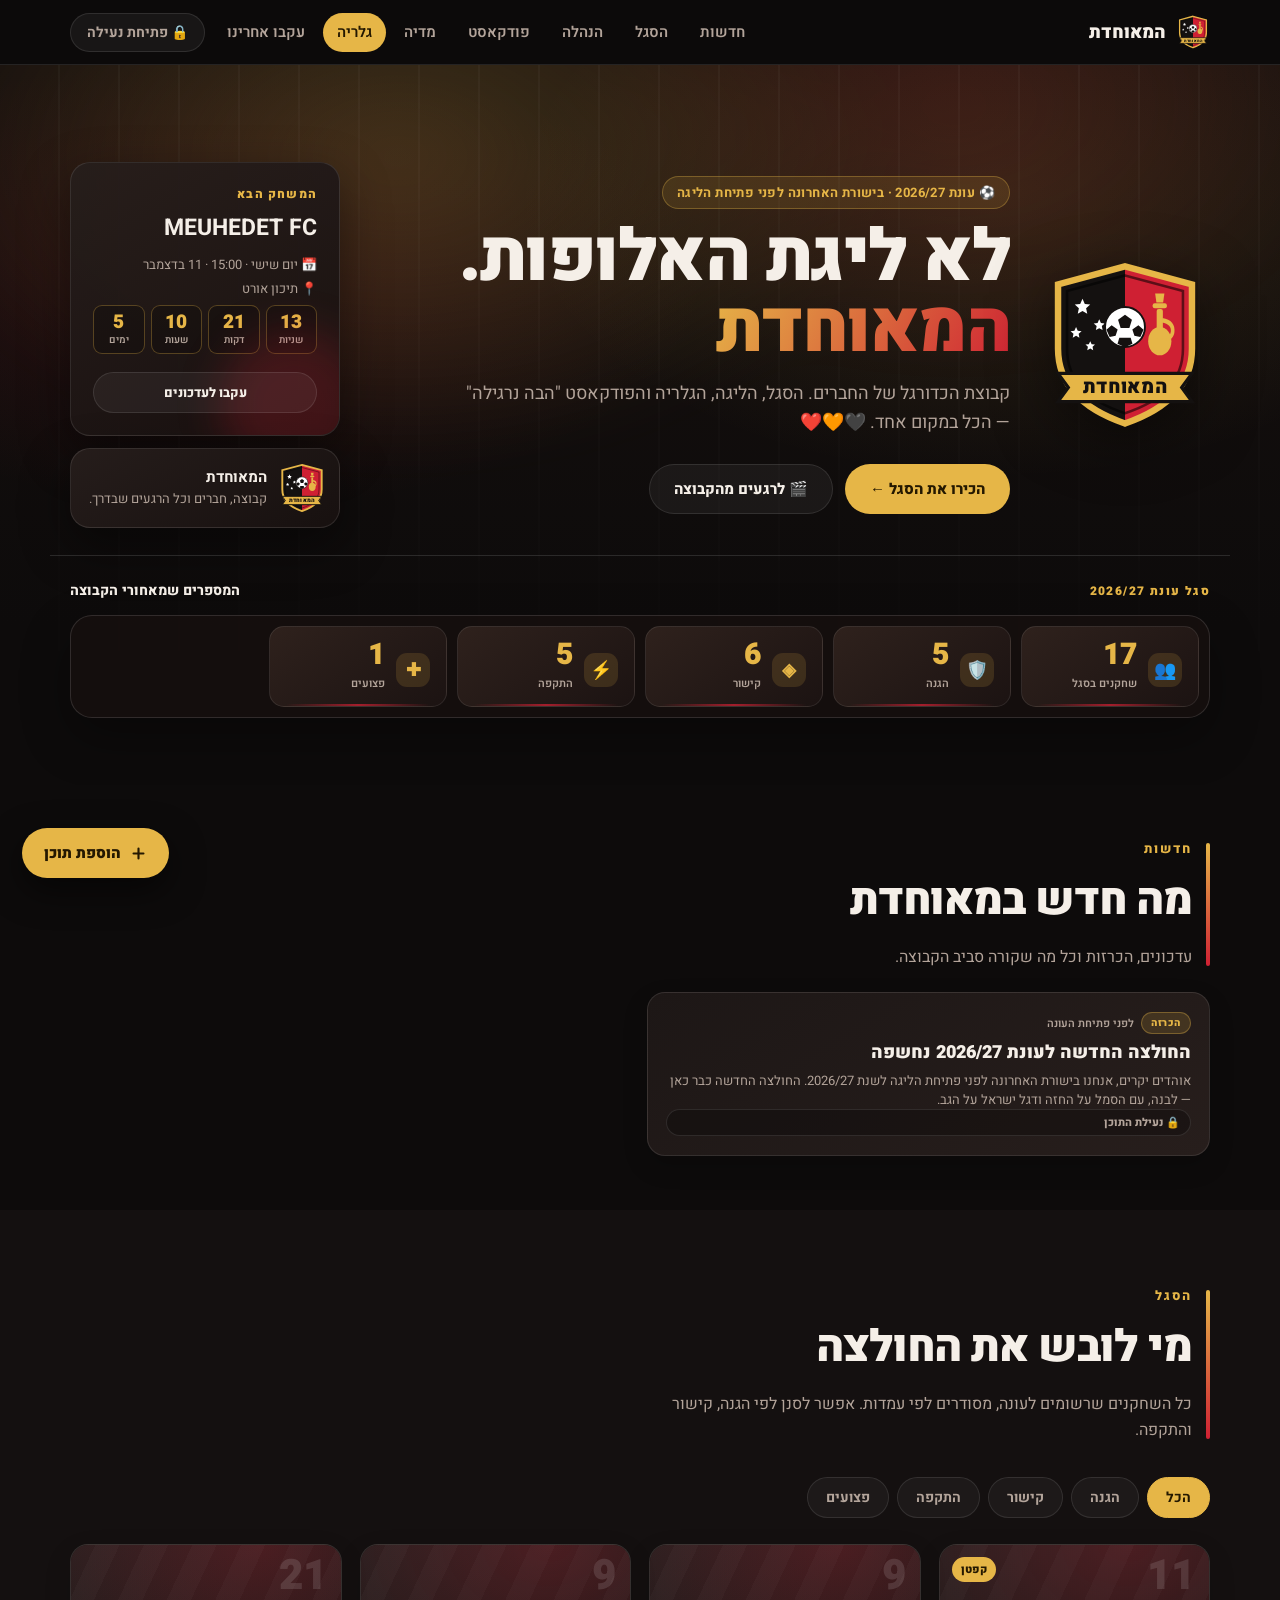
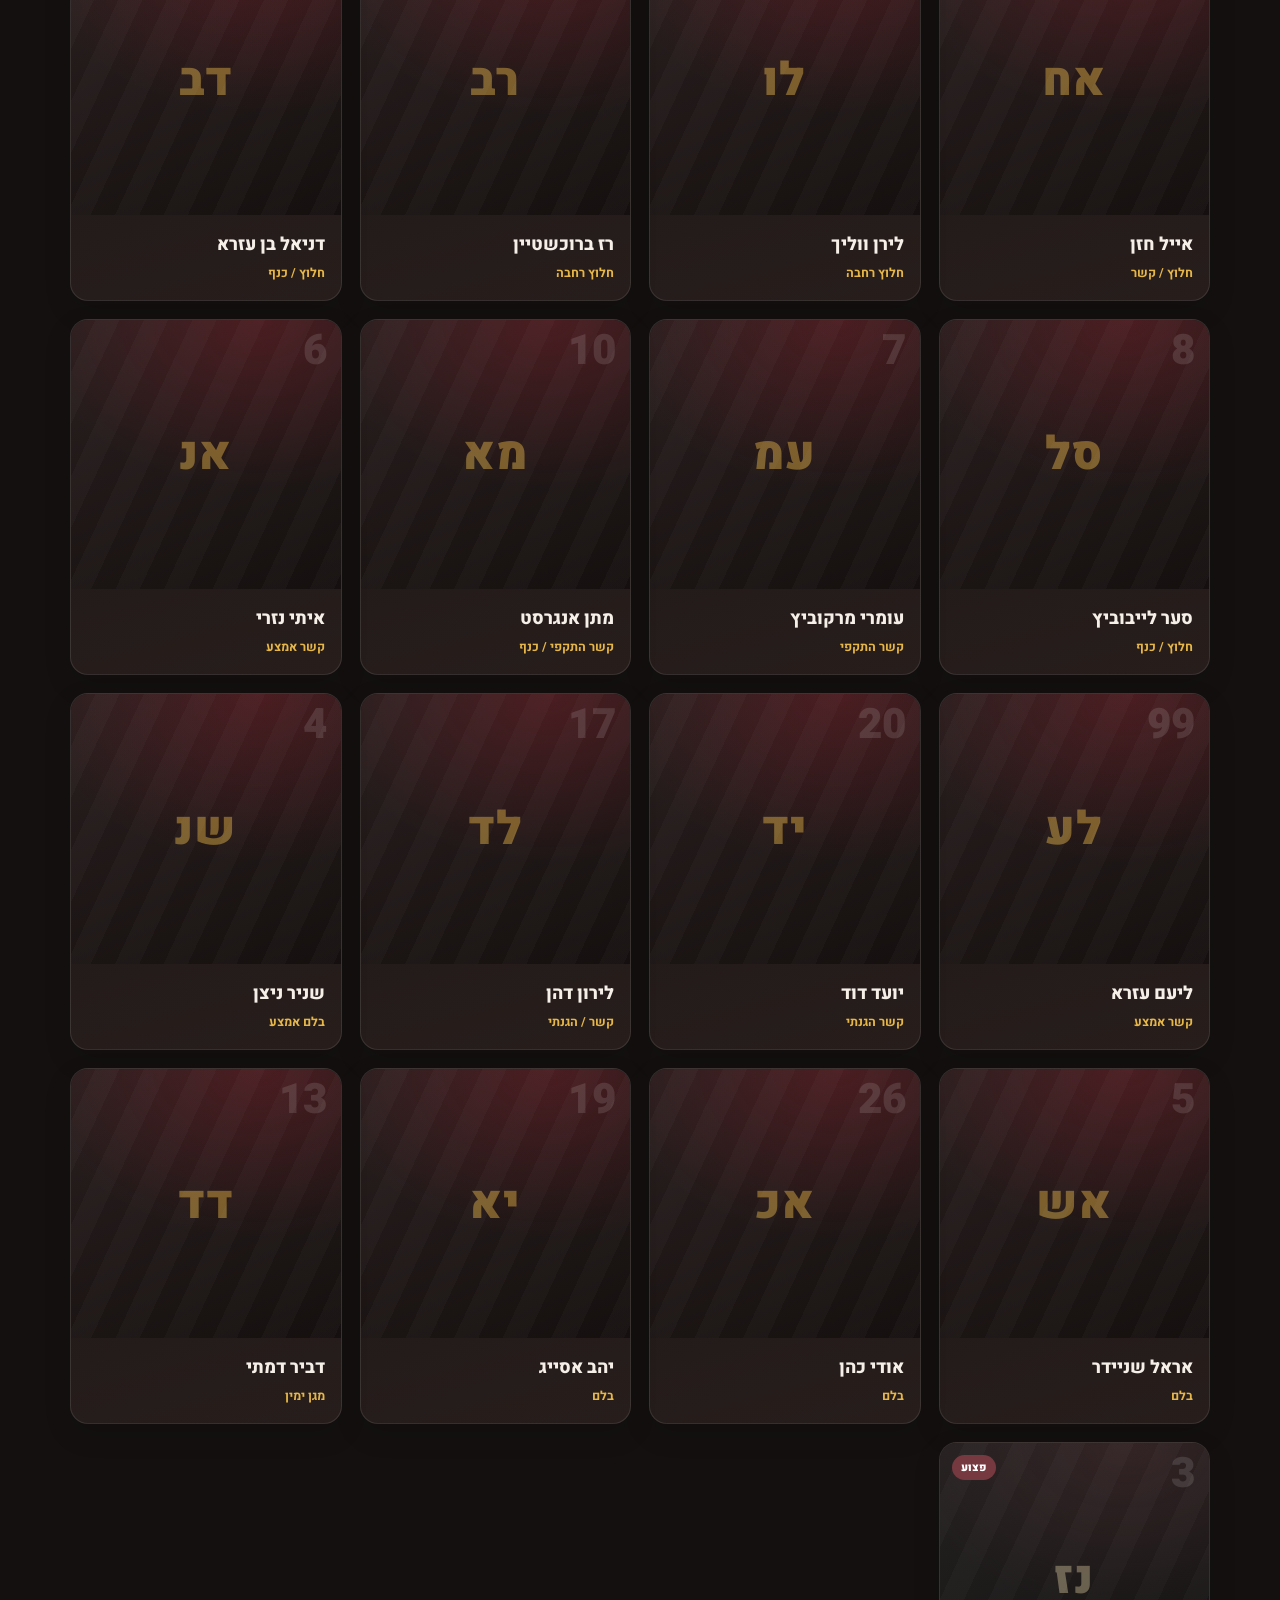
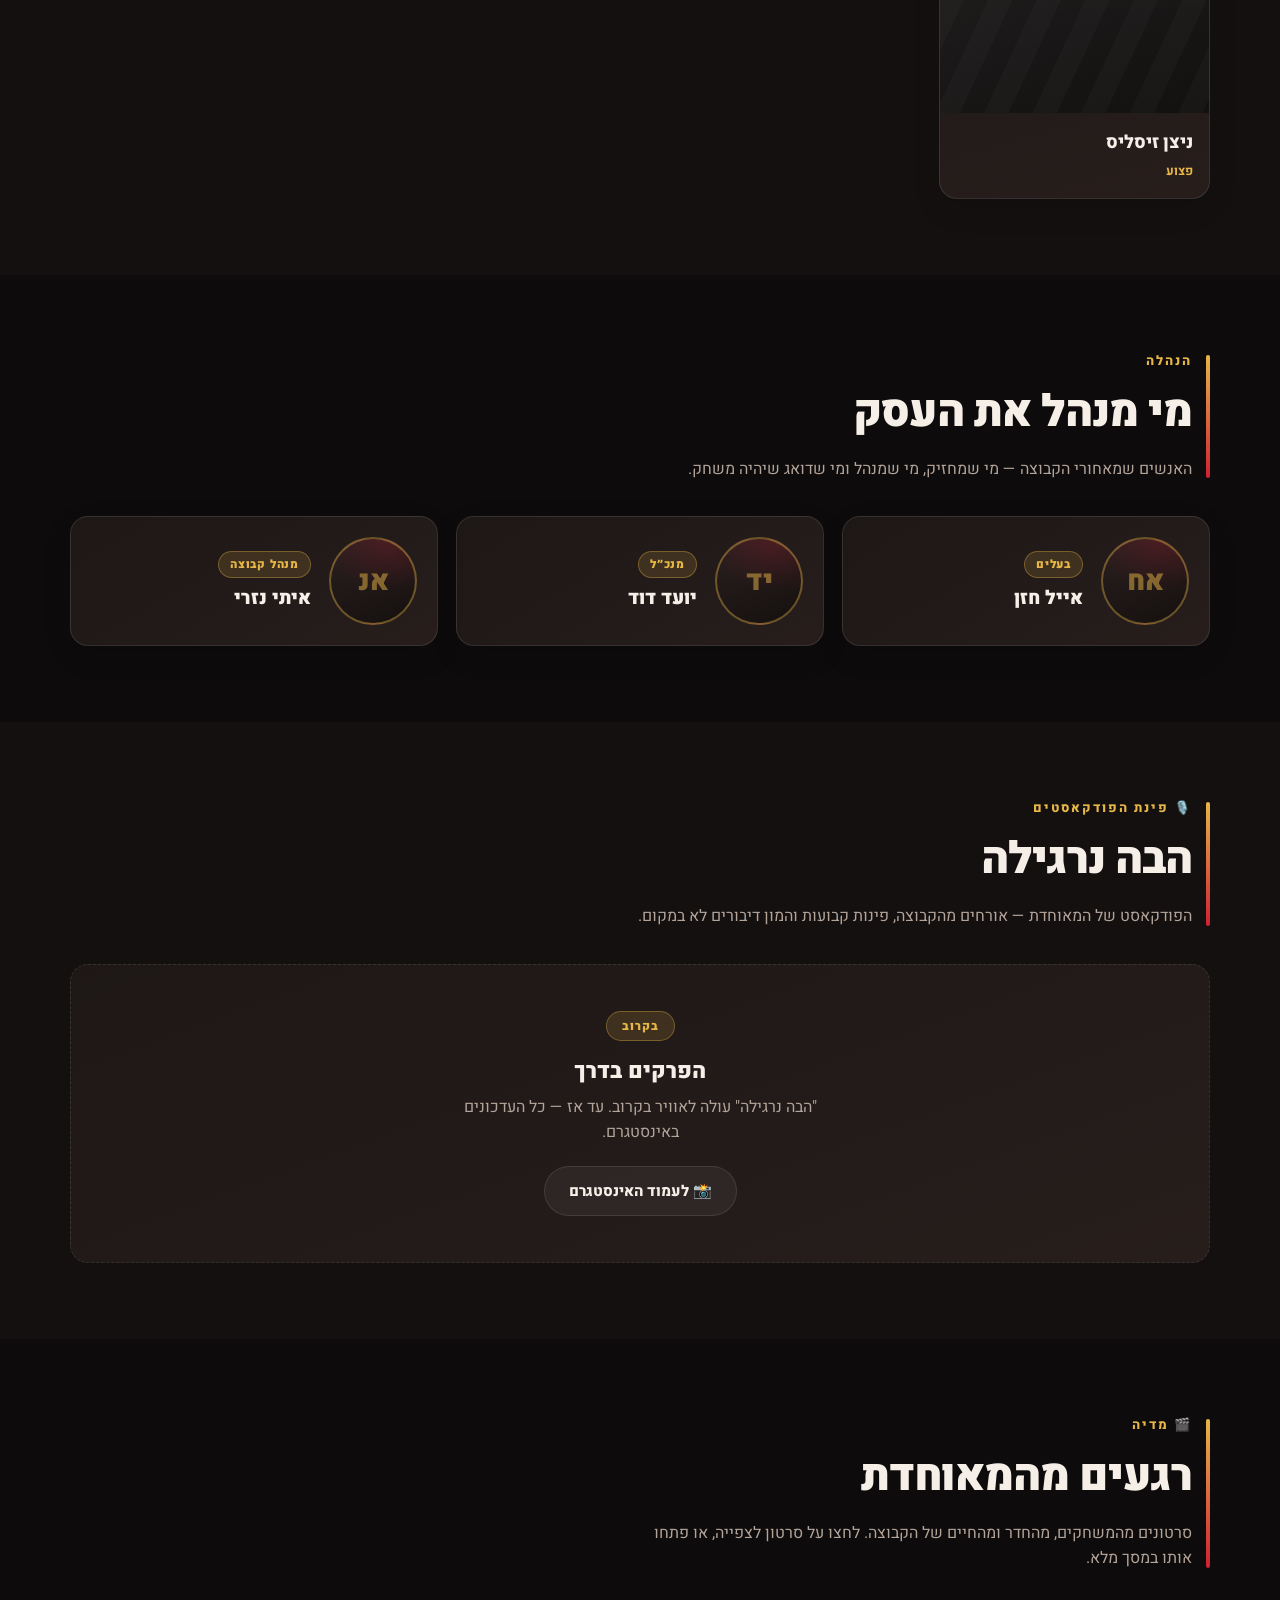
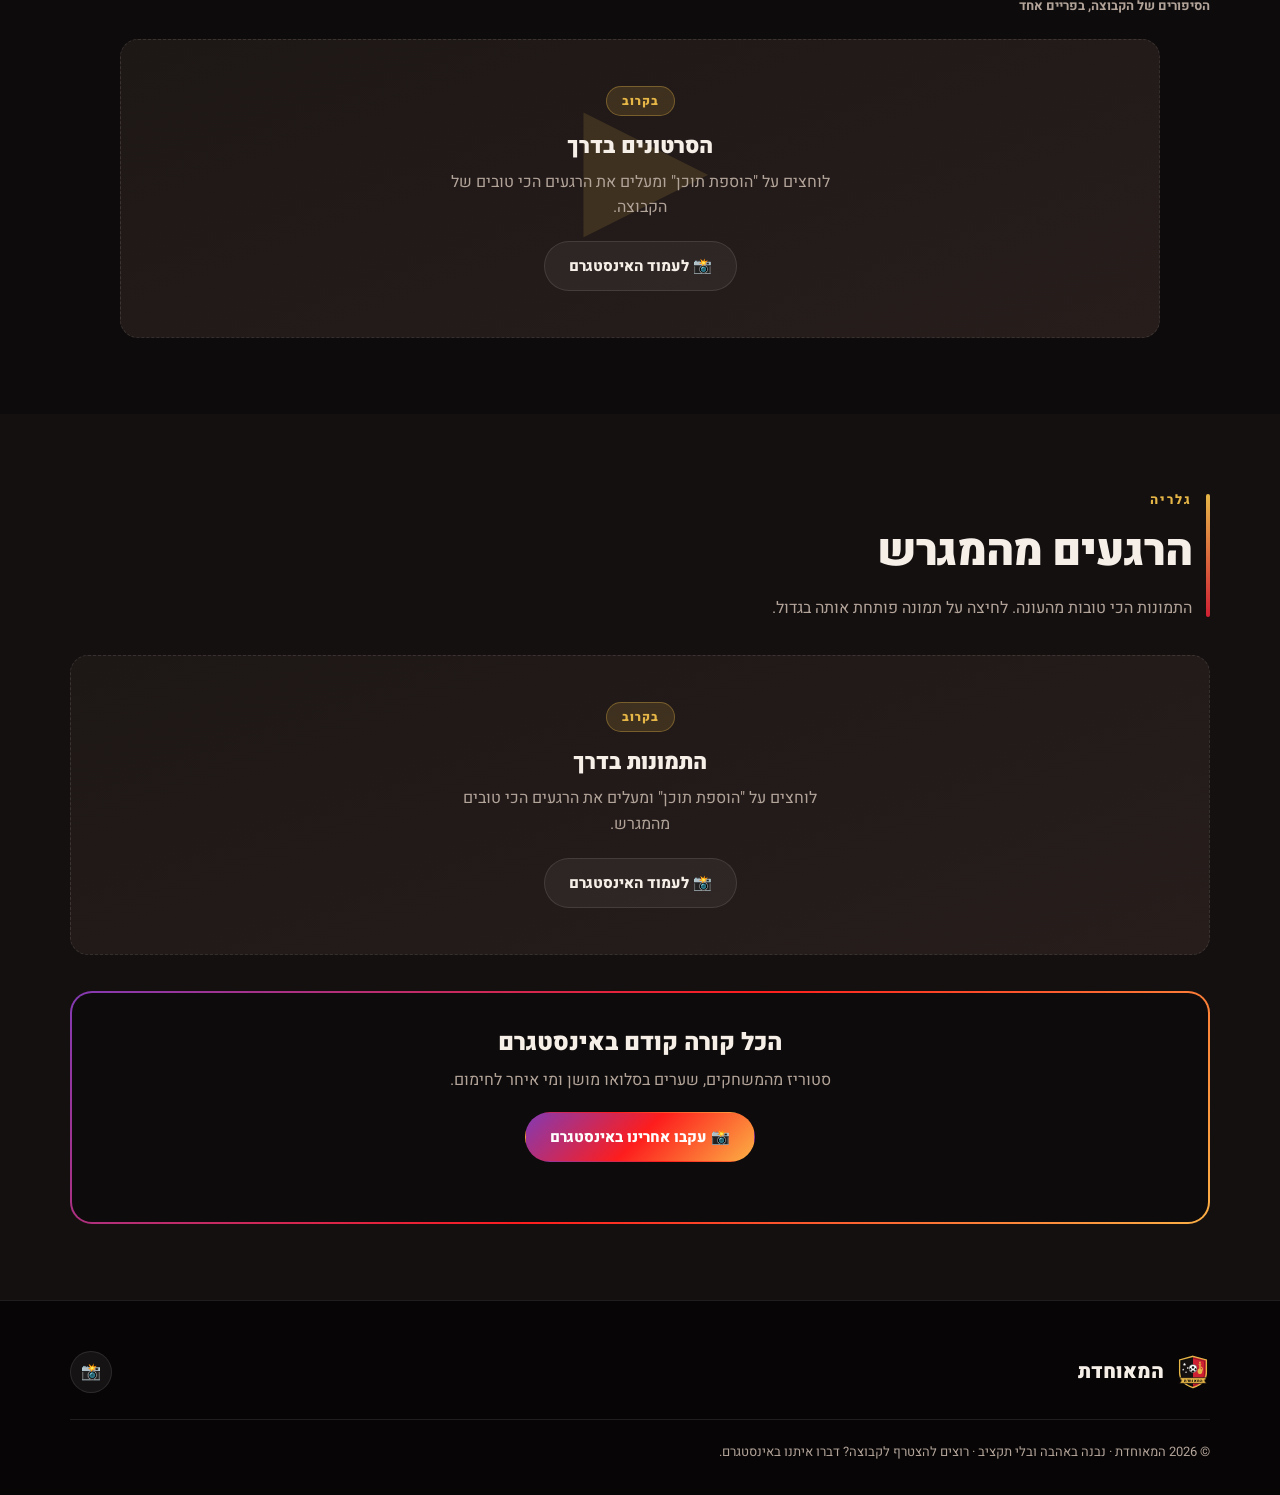
==== index.html @ e3faf728 "תיקון: saveDoc לא היה נגיש מחוץ ל-if(CL.on), וכפתור נעילה חסר בגלריה saveDoc הוגדר בתוך בלוק if (CL." ====
<!doctype html>
<html lang="he" dir="rtl">
  <head>
    <meta charset="UTF-8" />
    <meta name="viewport" content="width=device-width, initial-scale=1.0" />
    <title>המאוחדת — קבוצת הכדורגל השכונתית</title>
    <meta
      name="description"
      content="האתר הרשמי של קבוצת הכדורגל החברית — סגל, טבלה, מלך שערים, פודקאסט וגלריה."
    />
    <meta name="theme-color" content="#0d0b0b" />
    <link rel="preconnect" href="https://fonts.googleapis.com" />
    <link rel="preconnect" href="https://fonts.gstatic.com" crossorigin />
    <link
      href="https://fonts.googleapis.com/css2?family=Heebo:wght@400;600;800;900&display=swap"
      rel="stylesheet"
    />
    <style>
      :root {
        /* ==== צבעי הקבוצה — שנה כאן ותשנה את כל האתר ==== */
        --team-1: #e6b647; /* צבע ראשי — הזהב מהסמל */
        --team-2: #cf2033; /* צבע משני — האדום מהסמל */
        --ink: #241800; /* צבע הטקסט על רקע בצבע הקבוצה */

        --bg: #0d0b0b;
        --bg-2: #141010;
        --card: #1d1716;
        --card-2: #271e1c;
        --line: rgba(255, 255, 255, 0.1);
        --txt: #f5efe8;
        --txt-dim: #b3a49a;
        --radius: 18px;
        --shadow: 0 18px 50px rgba(0, 0, 0, 0.45);
        --max: 1180px;
      }
      * {
        box-sizing: border-box;
      }
      html {
        scroll-behavior: smooth;
      }
      body {
        margin: 0;
        background: var(--bg);
        color: var(--txt);
        font-family:
          "Heebo",
          -apple-system,
          "Segoe UI",
          Arial,
          sans-serif;
        -webkit-font-smoothing: antialiased;
        overflow-x: hidden;
      }
      img {
        max-width: 100%;
        display: block;
      }
      a {
        color: inherit;
        text-decoration: none;
      }
      button {
        font-family: inherit;
      }

      .wrap {
        max-width: var(--max);
        margin-inline: auto;
        padding-inline: 20px;
      }

      /* ===== כותרת עליונה ===== */
      .topbar {
        position: sticky;
        top: 0;
        z-index: 50;
        background: rgba(13, 11, 11, 0.85);
        backdrop-filter: blur(14px);
        border-bottom: 1px solid var(--line);
      }
      .topbar .wrap {
        display: flex;
        align-items: center;
        gap: 18px;
        height: 64px;
      }
      .brand {
        display: flex;
        align-items: center;
        gap: 10px;
        font-weight: 900;
        font-size: 18px;
        white-space: nowrap;
      }
      .crest-sm {
        width: 34px;
        height: 34px;
        flex: none;
      }
      .nav {
        display: flex;
        gap: 4px;
        margin-inline-start: auto;
        overflow-x: auto;
        scrollbar-width: none;
      }
      .nav::-webkit-scrollbar {
        display: none;
      }
      .nav a {
        padding: 8px 14px;
        border-radius: 999px;
        font-weight: 600;
        font-size: 15px;
        color: var(--txt-dim);
        white-space: nowrap;
        transition: 0.2s;
      }
      .nav a:hover {
        color: var(--txt);
        background: rgba(255, 255, 255, 0.06);
      }
      .nav a.on {
        color: var(--ink);
        background: var(--team-1);
      }

      /* ===== היירו ===== */
      .hero {
        position: relative;
        padding: 70px 0 60px;
        overflow: hidden;
      }
      .hero::before {
        content: "";
        position: absolute;
        inset: -40% -20% auto -20%;
        height: 120%;
        background:
          radial-gradient(
              closest-side,
              color-mix(in srgb, var(--team-1) 40%, transparent),
              transparent
            )
            20% 30%/55% 70% no-repeat,
          radial-gradient(
              closest-side,
              color-mix(in srgb, var(--team-2) 26%, transparent),
              transparent
            )
            82% 20%/45% 60% no-repeat;
        filter: blur(30px);
        opacity: 0.5;
      }
      .hero::after {
        content: "";
        position: absolute;
        inset: 0;
        background: repeating-linear-gradient(
          90deg,
          transparent 0 58px,
          rgba(255, 255, 255, 0.03) 58px 60px
        );
        mask-image: linear-gradient(#000, transparent);
      }
      .hero .wrap {
        position: relative;
        z-index: 1;
        display: grid;
        gap: 34px;
        grid-template-columns: 170px 1fr;
        align-items: center;
      }
      .crest-lg {
        width: 170px;
        height: 170px;
        filter: drop-shadow(0 14px 30px rgba(0, 0, 0, 0.5));
      }
      .kicker {
        display: inline-flex;
        align-items: center;
        gap: 8px;
        font-weight: 700;
        font-size: 13px;
        letter-spacing: 0.4px;
        color: var(--team-1);
        background: color-mix(in srgb, var(--team-1) 12%, transparent);
        border: 1px solid color-mix(in srgb, var(--team-1) 32%, transparent);
        padding: 6px 14px;
        border-radius: 999px;
        margin: 0 0 14px;
      }
      .hero h1 {
        margin: 0;
        font-size: clamp(38px, 7vw, 72px);
        line-height: 0.98;
        font-weight: 900;
        letter-spacing: -1.5px;
      }
      .hero h1 span {
        background: linear-gradient(120deg, var(--team-1), var(--team-2));
        -webkit-background-clip: text;
        background-clip: text;
        color: transparent;
      }
      .hero p.lead {
        margin: 16px 0 0;
        max-width: 56ch;
        color: var(--txt-dim);
        font-size: 18px;
        line-height: 1.6;
      }
      .hero-cta {
        display: flex;
        flex-wrap: wrap;
        gap: 12px;
        margin-top: 26px;
      }
      .btn {
        display: inline-flex;
        align-items: center;
        gap: 8px;
        padding: 13px 24px;
        border-radius: 999px;
        font-weight: 800;
        font-size: 15px;
        border: 1px solid transparent;
        cursor: pointer;
        transition: 0.2s;
      }
      .btn-main {
        background: var(--team-1);
        color: var(--ink);
      }
      .btn-main:hover {
        transform: translateY(-2px);
        box-shadow: 0 12px 28px
          color-mix(in srgb, var(--team-1) 35%, transparent);
      }
      .btn-ghost {
        background: rgba(255, 255, 255, 0.05);
        border-color: var(--line);
        color: var(--txt);
      }
      .btn-ghost:hover {
        background: rgba(255, 255, 255, 0.11);
      }

      .stats {
        display: grid;
        grid-template-columns: repeat(4, 1fr);
        gap: 14px;
        margin-top: 44px;
        position: relative;
        z-index: 1;
      }
      .stat {
        background: linear-gradient(160deg, var(--card), var(--card-2));
        border: 1px solid var(--line);
        border-radius: var(--radius);
        padding: 20px;
        text-align: center;
      }
      .stat b {
        display: block;
        font-size: 34px;
        font-weight: 900;
        line-height: 1;
        color: var(--team-1);
      }
      .stat span {
        display: block;
        margin-top: 8px;
        font-size: 13px;
        color: var(--txt-dim);
        font-weight: 600;
      }

      /* ===== מבנה כללי לסקשנים ===== */
      section {
        padding: 76px 0;
        scroll-margin-top: 64px;
      }
      section:nth-of-type(even) {
        background: var(--bg-2);
      }
      .sec-head {
        margin-bottom: 34px;
      }
      .sec-head .eyebrow {
        font-size: 13px;
        font-weight: 800;
        letter-spacing: 2px;
        color: var(--team-1);
        text-transform: uppercase;
        margin: 0 0 8px;
      }
      .sec-head h2 {
        margin: 0;
        font-size: clamp(28px, 4.6vw, 44px);
        font-weight: 900;
        letter-spacing: -1px;
      }
      .sec-head p {
        margin: 12px 0 0;
        color: var(--txt-dim);
        max-width: 62ch;
        line-height: 1.6;
      }

      /* ===== חדשות ===== */
      .news {
        display: grid;
        gap: 18px;
      }
      .item {
        display: grid;
        grid-template-columns: 220px 1fr;
        gap: 22px;
        align-items: stretch;
        background: linear-gradient(150deg, var(--card), var(--card-2));
        border: 1px solid var(--line);
        border-radius: var(--radius);
        overflow: hidden;
        transition: 0.25s;
      }
      .item.no-img {
        grid-template-columns: 1fr;
      }
      .item:hover {
        border-color: color-mix(in srgb, var(--team-1) 45%, transparent);
        transform: translateY(-3px);
      }
      .item .thumb {
        background:
          radial-gradient(
            110% 80% at 40% 0%,
            color-mix(in srgb, var(--team-2) 20%, transparent),
            transparent 70%
          ),
          linear-gradient(150deg, #2a2020, #15100f);
        min-height: 170px;
      }
      .item .thumb img {
        width: 100%;
        height: 100%;
        object-fit: cover;
      }
      .item .body {
        padding: 22px 24px;
        display: flex;
        flex-direction: column;
        justify-content: center;
      }
      .item .top {
        display: flex;
        flex-wrap: wrap;
        align-items: center;
        gap: 10px;
        margin-bottom: 10px;
      }
      .item .tag {
        font-size: 11px;
        font-weight: 900;
        letter-spacing: 0.6px;
        padding: 4px 11px;
        border-radius: 999px;
        background: color-mix(in srgb, var(--team-1) 16%, transparent);
        border: 1px solid color-mix(in srgb, var(--team-1) 34%, transparent);
        color: var(--team-1);
      }
      .item .when {
        font-size: 12.5px;
        color: var(--txt-dim);
        font-weight: 600;
      }
      .item h3 {
        margin: 0;
        font-size: 21px;
        font-weight: 900;
        line-height: 1.25;
      }
      .item p {
        margin: 10px 0 0;
        color: var(--txt-dim);
        line-height: 1.7;
        font-size: 15px;
      }
      .item .more {
        margin-top: 14px;
        align-self: flex-start;
        font-weight: 800;
        font-size: 14px;
        color: var(--team-1);
        border-bottom: 1px dashed
          color-mix(in srgb, var(--team-1) 50%, transparent);
      }

      /* ===== סגל ===== */
      .filters {
        display: flex;
        flex-wrap: wrap;
        gap: 8px;
        margin-bottom: 26px;
      }
      .chip {
        padding: 9px 18px;
        border-radius: 999px;
        border: 1px solid var(--line);
        background: rgba(255, 255, 255, 0.04);
        color: var(--txt-dim);
        font-weight: 700;
        font-size: 14px;
        cursor: pointer;
        transition: 0.2s;
      }
      .chip:hover {
        color: var(--txt);
      }
      .chip.on {
        background: var(--team-1);
        border-color: var(--team-1);
        color: var(--ink);
      }
      .squad {
        display: grid;
        grid-template-columns: repeat(auto-fill, minmax(215px, 1fr));
        gap: 18px;
      }
      .player {
        position: relative;
        background: linear-gradient(165deg, var(--card), var(--card-2));
        border: 1px solid var(--line);
        border-radius: var(--radius);
        overflow: hidden;
        transition: 0.25s;
      }
      .player:hover {
        transform: translateY(-5px);
        border-color: color-mix(in srgb, var(--team-1) 55%, transparent);
        box-shadow: var(--shadow);
      }
      .player .shirt {
        position: absolute;
        z-index: 1;
        top: 10px;
        inset-inline-start: 14px;
        font-size: 42px;
        font-weight: 900;
        color: rgba(255, 255, 255, 0.12);
        line-height: 1;
      }
      .player .photo {
        position: relative;
        aspect-ratio: 1/1;
        display: grid;
        place-items: center;
        overflow: hidden;
        background:
          radial-gradient(
            120% 90% at 70% 0%,
            color-mix(in srgb, var(--team-2) 22%, transparent),
            transparent 70%
          ),
          linear-gradient(158deg, #2a2020, #15100f);
      }
      .player .photo::after {
        content: "";
        position: absolute;
        inset: 0;
        background: repeating-linear-gradient(
          115deg,
          transparent 0 22px,
          rgba(255, 255, 255, 0.022) 22px 44px
        );
      }
      .player .photo img {
        width: 100%;
        height: 100%;
        object-fit: cover;
      }
      .player .initials {
        position: relative;
        font-size: 46px;
        font-weight: 900;
        color: color-mix(in srgb, var(--team-1) 45%, transparent);
        letter-spacing: 1px;
      }
      .player .info {
        padding: 16px;
      }
      .player .info h3 {
        margin: 0;
        font-size: 18px;
        font-weight: 800;
      }
      .player .pos {
        display: inline-block;
        margin-top: 6px;
        font-size: 12.5px;
        font-weight: 700;
        color: var(--team-1);
      }
      .player .nums {
        display: flex;
        gap: 16px;
        margin-top: 14px;
        padding-top: 14px;
        border-top: 1px solid var(--line);
      }
      .player .nums div {
        text-align: center;
        flex: 1;
      }
      .player .nums b {
        display: block;
        font-size: 19px;
        font-weight: 900;
      }
      .player .nums span {
        font-size: 11px;
        color: var(--txt-dim);
      }
      .badge {
        position: absolute;
        z-index: 1;
        top: 12px;
        inset-inline-end: 12px;
        font-size: 11px;
        font-weight: 900;
        padding: 4px 9px;
        border-radius: 999px;
      }
      .cap {
        background: var(--team-1);
        color: var(--ink);
      }
      .inj {
        background: var(--team-2);
        color: #fff;
      }
      .player.out .photo {
        filter: grayscale(0.65);
      }
      .player .info h3 {
        min-height: 0;
      }

      /* ===== הנהלה ===== */
      .staff {
        display: grid;
        grid-template-columns: repeat(auto-fit, minmax(260px, 1fr));
        gap: 18px;
      }
      .boss {
        position: relative;
        display: grid;
        grid-template-columns: auto 1fr;
        gap: 18px;
        align-items: center;
        padding: 20px;
        border: 1px solid var(--line);
        border-radius: var(--radius);
        background: linear-gradient(150deg, var(--card), var(--card-2));
        transition: 0.25s;
      }
      .boss:hover {
        transform: translateY(-4px);
        border-color: color-mix(in srgb, var(--team-1) 50%, transparent);
        box-shadow: var(--shadow);
      }
      .boss .face {
        position: relative;
        width: 88px;
        height: 88px;
        border-radius: 50%;
        flex: none;
        overflow: hidden;
        display: grid;
        place-items: center;
        border: 2px solid color-mix(in srgb, var(--team-1) 40%, transparent);
        background:
          radial-gradient(
            120% 90% at 70% 0%,
            color-mix(in srgb, var(--team-2) 22%, transparent),
            transparent 70%
          ),
          linear-gradient(158deg, #2a2020, #15100f);
      }
      .boss .face img {
        width: 100%;
        height: 100%;
        object-fit: cover;
      }
      .boss .face .initials {
        font-size: 28px;
        font-weight: 900;
        color: color-mix(in srgb, var(--team-1) 50%, transparent);
      }
      .boss .role {
        display: inline-block;
        font-size: 11.5px;
        font-weight: 900;
        letter-spacing: 0.8px;
        padding: 4px 11px;
        border-radius: 999px;
        margin-bottom: 9px;
        background: color-mix(in srgb, var(--team-1) 15%, transparent);
        border: 1px solid color-mix(in srgb, var(--team-1) 34%, transparent);
        color: var(--team-1);
      }
      .boss h3 {
        margin: 0;
        font-size: 19px;
        font-weight: 900;
        line-height: 1.25;
      }
      .boss h3.blank {
        color: var(--txt-dim);
        font-weight: 700;
        font-size: 16px;
      }
      .boss p {
        margin: 7px 0 0;
        font-size: 13.5px;
        color: var(--txt-dim);
        line-height: 1.5;
      }
      .boss .shoot {
        position: absolute;
        inset-block-end: 12px;
        inset-inline-end: 12px;
        width: 32px;
        height: 32px;
        border-radius: 50%;
        border: 1px solid var(--line);
        background: rgba(10, 8, 8, 0.72);
        color: var(--txt);
        display: grid;
        place-items: center;
        cursor: pointer;
        opacity: 0;
        transition: 0.2s;
      }
      .boss:hover .shoot,
      .boss .shoot:focus {
        opacity: 1;
      }
      .boss .shoot:hover {
        background: var(--team-1);
        color: var(--ink);
      }
      @media (hover: none) {
        .boss .shoot {
          opacity: 0.85;
        }
      }

      /* ===== טבלה + מלך שערים ===== */
      .tabs {
        display: flex;
        gap: 8px;
        margin-bottom: 22px;
        flex-wrap: wrap;
      }
      .pane {
        display: none;
      }
      .pane.on {
        display: block;
        animation: fade 0.3s;
      }
      @keyframes fade {
        from {
          opacity: 0;
          transform: translateY(8px);
        }
        to {
          opacity: 1;
          transform: none;
        }
      }
      .tbl-wrap {
        overflow-x: auto;
        border: 1px solid var(--line);
        border-radius: var(--radius);
        background: var(--card);
      }
      table {
        width: 100%;
        border-collapse: collapse;
        min-width: 560px;
      }
      th,
      td {
        padding: 14px 12px;
        text-align: center;
        font-size: 15px;
        white-space: nowrap;
      }
      th {
        background: rgba(255, 255, 255, 0.04);
        color: var(--txt-dim);
        font-size: 12px;
        font-weight: 800;
        letter-spacing: 0.6px;
      }
      td:nth-child(2),
      th:nth-child(2) {
        text-align: start;
      }
      tbody tr {
        border-top: 1px solid var(--line);
      }
      tbody tr.us {
        background: color-mix(in srgb, var(--team-1) 12%, transparent);
        font-weight: 800;
      }
      tbody tr.us td:first-child {
        box-shadow: inset 3px 0 0 var(--team-1);
      }
      .rank {
        font-weight: 900;
        color: var(--txt-dim);
      }
      .pts {
        font-weight: 900;
        color: var(--team-1);
      }
      .form {
        display: inline-flex;
        gap: 4px;
      }
      .form i {
        width: 20px;
        height: 20px;
        border-radius: 6px;
        font-style: normal;
        font-size: 11px;
        font-weight: 900;
        display: grid;
        place-items: center;
        color: var(--ink);
      }
      .form i.W {
        background: var(--team-1);
      }
      .form i.D {
        background: #9c8f86;
      }
      .form i.L {
        background: #8a2b33;
        color: #ffd9dc;
      }

      .scorers {
        display: grid;
        gap: 12px;
      }
      .scorer {
        display: grid;
        grid-template-columns: 44px 1fr auto;
        align-items: center;
        gap: 16px;
        background: var(--card);
        border: 1px solid var(--line);
        border-radius: 14px;
        padding: 14px 18px;
      }
      .scorer:first-child {
        border-color: color-mix(in srgb, var(--team-2) 55%, transparent);
        background: linear-gradient(
          90deg,
          color-mix(in srgb, var(--team-2) 12%, var(--card)),
          var(--card)
        );
      }
      .scorer .medal {
        font-size: 22px;
        font-weight: 900;
        text-align: center;
        color: var(--txt-dim);
      }
      .scorer:first-child .medal {
        color: var(--team-1);
      }
      .scorer h4 {
        margin: 0;
        font-size: 16px;
        font-weight: 800;
      }
      .bar {
        height: 7px;
        border-radius: 99px;
        background: rgba(255, 255, 255, 0.08);
        margin-top: 8px;
        overflow: hidden;
      }
      .bar i {
        display: block;
        height: 100%;
        border-radius: 99px;
        background: linear-gradient(90deg, var(--team-1), var(--team-2));
      }
      .scorer .goals {
        font-size: 26px;
        font-weight: 900;
        color: var(--team-1);
      }
      .scorer .goals small {
        display: block;
        font-size: 11px;
        color: var(--txt-dim);
        font-weight: 600;
      }

      /* ===== פודקאסט ===== */
      .pods {
        display: grid;
        gap: 16px;
      }
      .pod {
        background: linear-gradient(150deg, var(--card), var(--card-2));
        border: 1px solid var(--line);
        border-radius: var(--radius);
        overflow: hidden;
        transition: 0.2s;
      }
      .pod:hover {
        border-color: color-mix(in srgb, var(--team-2) 45%, transparent);
      }
      .pod-head {
        display: grid;
        grid-template-columns: auto 1fr auto;
        gap: 18px;
        align-items: center;
        padding: 20px;
        cursor: pointer;
      }
      .pod-num {
        width: 52px;
        height: 52px;
        border-radius: 14px;
        display: grid;
        place-items: center;
        flex: none;
        background: linear-gradient(140deg, var(--team-1), var(--team-2));
        color: var(--ink);
        font-weight: 900;
        font-size: 18px;
      }
      .pod h3 {
        margin: 0;
        font-size: 18px;
        font-weight: 800;
      }
      .pod .meta {
        margin: 6px 0 0;
        font-size: 13px;
        color: var(--txt-dim);
      }
      .pod .meta span + span::before {
        content: "•";
        margin-inline: 8px;
        opacity: 0.5;
      }
      .pod-play {
        width: 44px;
        height: 44px;
        border-radius: 50%;
        border: 1px solid var(--line);
        background: rgba(255, 255, 255, 0.05);
        display: grid;
        place-items: center;
        color: var(--txt);
        cursor: pointer;
        flex: none;
        transition: 0.2s;
      }
      .pod.open .pod-play {
        background: var(--team-1);
        color: var(--ink);
        transform: rotate(180deg);
      }
      .pod-body {
        display: none;
        padding: 0 20px 20px;
      }
      .pod.open .pod-body {
        display: block;
      }
      .pod-body p {
        margin: 0 0 14px;
        color: var(--txt-dim);
        line-height: 1.7;
      }
      .pod-body iframe {
        width: 100%;
        border: 0;
        border-radius: 12px;
      }
      .pod-embed {
        color: var(--txt-dim);
        font-size: 13px;
        min-height: 20px;
      }
      .pod-embed-error a {
        color: var(--team-1);
      }
      .soon {
        text-align: center;
        padding: 46px 24px;
        border: 1px dashed var(--line);
        border-radius: var(--radius);
        background: linear-gradient(160deg, var(--card), var(--card-2));
      }
      .soon-badge {
        display: inline-block;
        margin-bottom: 14px;
        padding: 5px 15px;
        border-radius: 999px;
        background: color-mix(in srgb, var(--team-1) 15%, transparent);
        border: 1px solid color-mix(in srgb, var(--team-1) 35%, transparent);
        color: var(--team-1);
        font-size: 12px;
        font-weight: 900;
        letter-spacing: 1px;
      }
      .soon h3 {
        margin: 0 0 8px;
        font-size: 22px;
        font-weight: 900;
      }
      .soon p {
        margin: 0 auto 20px;
        max-width: 44ch;
        color: var(--txt-dim);
        line-height: 1.6;
      }
      .pod-empty {
        padding: 18px;
        border: 1px dashed var(--line);
        border-radius: 12px;
        color: var(--txt-dim);
        font-size: 14px;
        text-align: center;
      }

      /* ===== גלריה ===== */
      .gallery {
        display: grid;
        grid-template-columns: repeat(auto-fill, minmax(200px, 1fr));
        gap: 14px;
      }
      .gallery.empty {
        display: block;
      }
      .shot {
        position: relative;
        aspect-ratio: 4/3;
        border-radius: 14px;
        overflow: hidden;
        cursor: pointer;
        border: 1px solid var(--line);
        background:
          radial-gradient(
            110% 80% at 30% 0%,
            color-mix(in srgb, var(--team-1) 12%, transparent),
            transparent 70%
          ),
          linear-gradient(150deg, #241c1a, #15100f);
      }
      .shot img {
        width: 100%;
        height: 100%;
        object-fit: cover;
        transition: 0.4s;
      }
      .shot:hover img {
        transform: scale(1.07);
      }
      .shot .ph {
        position: absolute;
        inset: 0;
        display: grid;
        place-items: center;
        color: rgba(255, 255, 255, 0.22);
        font-size: 34px;
      }
      .shot .cap-txt {
        position: absolute;
        inset-inline: 0;
        bottom: 0;
        padding: 22px 14px 12px;
        font-size: 13px;
        font-weight: 700;
        background: linear-gradient(transparent, rgba(0, 0, 0, 0.85));
      }

      /* ===== מדיה ===== */
      .media-grid {
        display: grid;
        grid-template-columns: repeat(auto-fill, minmax(220px, 1fr));
        gap: 18px;
      }
      .media-grid.empty {
        display: block;
      }
      .media-card {
        overflow: hidden;
        background: linear-gradient(165deg, var(--card), var(--card-2));
        border: 1px solid var(--line);
        border-radius: var(--radius);
        transition: 0.25s;
      }
      .media-card:hover {
        transform: translateY(-4px);
        border-color: color-mix(in srgb, var(--team-1) 55%, transparent);
        box-shadow: var(--shadow);
      }
      .media-poster {
        position: relative;
        display: block;
        width: 100%;
        aspect-ratio: 4/5;
        padding: 0;
        border: 0;
        overflow: hidden;
        background:
          radial-gradient(
            110% 80% at 30% 0%,
            color-mix(in srgb, var(--team-1) 18%, transparent),
            transparent 70%
          ),
          linear-gradient(150deg, #2a2020, #15100f);
        cursor: pointer;
      }
      .media-poster video {
        width: 100%;
        height: 100%;
        object-fit: cover;
        display: block;
        transition: 0.4s;
      }
      .media-card:hover .media-poster video {
        transform: scale(1.04);
      }
      .media-poster::after {
        content: "";
        position: absolute;
        inset: 0;
        background: linear-gradient(transparent 60%, rgba(0, 0, 0, 0.72));
      }
      .media-play {
        position: absolute;
        z-index: 1;
        inset: 50% auto auto 50%;
        transform: translate(-50%, -50%);
        width: 58px;
        height: 58px;
        border-radius: 50%;
        display: grid;
        place-items: center;
        background: rgba(8, 6, 6, 0.72);
        border: 1px solid rgba(255, 255, 255, 0.34);
        color: #fff;
        font-size: 24px;
        padding-inline-start: 3px;
        backdrop-filter: blur(5px);
        transition: 0.2s;
      }
      .media-card:hover .media-play {
        background: var(--team-1);
        color: var(--ink);
        transform: translate(-50%, -50%) scale(1.08);
      }
      .media-corner {
        position: absolute;
        z-index: 1;
        inset-block-start: 12px;
        inset-inline-end: 12px;
        padding: 5px 9px;
        border-radius: 999px;
        background: rgba(0, 0, 0, 0.62);
        color: #fff;
        font-size: 12px;
        font-weight: 800;
      }
      .media-info {
        position: relative;
        padding: 15px 16px 17px;
      }
      .media-edit {
        display: block;
        margin-top: 11px;
        margin-inline-start: auto;
        padding: 5px 9px;
        border: 1px solid var(--line);
        border-radius: 999px;
        background: rgba(0, 0, 0, 0.28);
        color: var(--txt-dim);
        font: inherit;
        font-size: 11px;
        font-weight: 800;
        cursor: pointer;
        transition: 0.2s;
      }
      .media-edit:hover {
        border-color: var(--team-1);
        background: color-mix(in srgb, var(--team-1) 18%, transparent);
        color: var(--team-1);
      }
      .media-info h3 {
        margin: 0;
        font-size: 17px;
        font-weight: 900;
        line-height: 1.3;
      }
      .media-info p {
        margin: 7px 0 0;
        color: var(--txt-dim);
        font-size: 13px;
        line-height: 1.5;
      }
      .media-viewer {
        position: fixed;
        inset: 0;
        z-index: 110;
        display: none;
        background: rgba(4, 3, 3, 0.97);
        padding: 24px;
      }
      .media-viewer.on {
        display: grid;
        place-items: center;
      }
      .media-viewer-inner {
        width: min(100%, 1120px);
        height: min(100%, 800px);
        display: grid;
        grid-template-columns: minmax(0, 1fr) 280px;
        gap: 24px;
        align-items: center;
      }
      .media-viewer video {
        width: 100%;
        height: 100%;
        max-height: calc(100vh - 48px);
        object-fit: contain;
        border-radius: 16px;
        background: #000;
      }
      .media-viewer-info {
        padding: 22px;
        border: 1px solid var(--line);
        border-radius: 18px;
        background: var(--card);
        align-self: center;
      }
      .media-viewer-info h2 {
        margin: 0;
        font-size: 25px;
        font-weight: 900;
        line-height: 1.25;
      }
      .media-viewer-info p {
        margin: 12px 0 20px;
        color: var(--txt-dim);
        line-height: 1.6;
      }
      .media-viewer .x {
        position: absolute;
        top: 20px;
        inset-inline-end: 20px;
        width: 44px;
        height: 44px;
        border-radius: 50%;
        background: rgba(255, 255, 255, 0.1);
        border: 0;
        color: #fff;
        font-size: 22px;
        cursor: pointer;
      }
      .media-viewer .fullscreen {
        width: 100%;
        justify-content: center;
      }

      .ig {
        margin-top: 36px;
        display: grid;
        grid-template-columns: 1fr;
        gap: 20px;
        background: linear-gradient(135deg, #833ab4, #fd1d1d, #fcb045);
        padding: 2px;
        border-radius: 22px;
      }
      .ig-inner {
        background: var(--bg);
        border-radius: 20px;
        padding: 32px;
        text-align: center;
      }
      .ig-inner h3 {
        margin: 0 0 8px;
        font-size: 24px;
        font-weight: 900;
      }
      .ig-inner p {
        margin: 0 0 20px;
        color: var(--txt-dim);
      }

      /* ===== דשבורד מועדון ===== */
      .hero {
        min-height: 720px;
        background:
          radial-gradient(
            ellipse at 78% 18%,
            color-mix(in srgb, var(--team-1) 13%, transparent),
            transparent 34%
          ),
          radial-gradient(
            ellipse at 18% 30%,
            color-mix(in srgb, var(--team-2) 12%, transparent),
            transparent 32%
          ),
          linear-gradient(180deg, #17100e 0%, var(--bg) 78%);
      }
      .hero .wrap:first-child {
        min-height: 420px;
        align-items: center;
      }
      .hero .wrap:last-child {
        display: block;
      }
      .hero-dashboard {
        position: relative;
        z-index: 2;
        padding-block: 24px 0;
        border-top: 1px solid rgba(255, 255, 255, 0.12);
      }
      .dashboard-heading {
        display: flex;
        align-items: baseline;
        justify-content: space-between;
        gap: 16px;
        margin-bottom: 14px;
        color: var(--txt-dim);
        font-size: 12px;
      }
      .dashboard-heading span {
        color: var(--team-1);
        font-weight: 900;
        letter-spacing: 1.4px;
      }
      .dashboard-heading b {
        color: var(--txt);
        font-size: 14px;
        font-weight: 800;
      }
      .stats {
        grid-template-columns: repeat(6, minmax(0, 1fr)) !important;
        gap: 10px;
        margin-top: 0;
        padding: 10px;
        border: 1px solid rgba(255, 255, 255, 0.12);
        border-radius: 22px;
        background: rgba(23, 16, 14, 0.86);
        box-shadow: 0 20px 50px rgba(0, 0, 0, 0.32);
      }
      .stats .stat {
        display: flex;
        align-items: center;
        gap: 11px;
        min-height: 78px;
        padding: 14px 16px;
        border-radius: 15px;
        border-color: rgba(255, 255, 255, 0.09);
        text-align: start;
        background: linear-gradient(
          145deg,
          rgba(48, 35, 30, 0.95),
          rgba(28, 20, 19, 0.95)
        );
      }
      .stats .stat-icon {
        display: grid;
        place-items: center;
        width: 34px;
        height: 34px;
        flex: none;
        border-radius: 11px;
        background: color-mix(in srgb, var(--team-1) 15%, transparent);
        color: var(--team-1);
        font-size: 18px;
      }
      .stats .stat b {
        font-size: 30px;
        line-height: 0.95;
      }
      .stats .stat span:not(.stat-icon) {
        margin-top: 5px;
        font-size: 11px;
        white-space: nowrap;
      }
      .stats .stat::after {
        inset: auto 14px 0;
      }
      @media (max-width: 1040px) {
        .stats {
          grid-template-columns: repeat(3, minmax(0, 1fr)) !important;
        }
      }
      @media (max-width: 760px) {
        .hero {
          min-height: 0;
        }
        .hero .wrap:first-child {
          min-height: 0;
        }
        .hero-dashboard {
          padding-top: 24px;
        }
        .dashboard-heading {
          align-items: flex-start;
          flex-direction: column;
          gap: 4px;
        }
        .stats {
          grid-template-columns: repeat(2, minmax(0, 1fr)) !important;
          padding: 8px;
        }
        .stats .stat {
          min-height: 70px;
          padding: 11px;
        }
        .stats .stat b {
          font-size: 26px;
        }
      }

      /* ===== שכבת polish: היררכיה, מובייל ונגישות ===== */
      :focus-visible {
        outline: 3px solid var(--team-1);
        outline-offset: 3px;
      }
      body.menu-open {
        overflow: hidden;
      }
      .menu-toggle {
        display: none;
        width: 42px;
        height: 42px;
        margin-inline-start: auto;
        border: 1px solid var(--line);
        border-radius: 12px;
        background: rgba(255, 255, 255, 0.06);
        color: var(--txt);
        cursor: pointer;
      }
      .menu-toggle svg {
        pointer-events: none;
      }
      .hero .wrap:first-child {
        grid-template-columns: 170px minmax(0, 1fr) 270px;
        gap: 30px;
      }
      .hero-copy {
        min-width: 0;
      }
      .hero-side {
        display: grid;
        gap: 12px;
      }
      .next-match,
      .hero-side-note {
        position: relative;
        overflow: hidden;
        border: 1px solid var(--line);
        border-radius: 20px;
        background: linear-gradient(
          150deg,
          rgba(39, 30, 28, 0.96),
          rgba(24, 17, 16, 0.96)
        );
        box-shadow: var(--shadow);
      }
      .next-match {
        padding: 22px;
      }
      .next-match::before {
        content: "";
        position: absolute;
        inset: auto -30px -45px auto;
        width: 150px;
        height: 150px;
        border-radius: 50%;
        background: color-mix(in srgb, var(--team-2) 22%, transparent);
        filter: blur(20px);
      }
      .panel-label {
        display: block;
        margin-bottom: 12px;
        color: var(--team-1);
        font-size: 12px;
        font-weight: 900;
        letter-spacing: 1.2px;
      }
      .next-match strong {
        display: block;
        font-size: 23px;
        line-height: 1.2;
      }
      .next-match-meta {
        display: grid;
        gap: 5px;
        margin: 12px 0 18px;
        color: var(--txt-dim);
        font-size: 13px;
      }
      .next-match-countdown {
        display: grid;
        grid-template-columns: repeat(4, minmax(0, 1fr));
        gap: 6px;
        margin-top: 2px;
        direction: ltr;
      }
      .countdown-unit {
        display: grid;
        gap: 1px;
        min-width: 0;
        padding: 7px 3px 6px;
        border: 1px solid color-mix(in srgb, var(--team-1) 30%, transparent);
        border-radius: 9px;
        background: rgba(0, 0, 0, 0.2);
        text-align: center;
      }
      .countdown-value {
        color: var(--team-1);
        font-size: 19px;
        font-weight: 900;
        line-height: 1;
        direction: ltr;
      }
      .countdown-label {
        color: var(--txt-dim);
        font-size: 10px;
        font-weight: 600;
        direction: rtl;
      }
      .next-match .btn {
        position: relative;
        width: 100%;
        justify-content: center;
        padding: 10px 14px;
        font-size: 13px;
      }
      .hero-side-note {
        display: flex;
        align-items: center;
        gap: 12px;
        padding: 14px;
        color: var(--txt-dim);
        font-size: 13px;
        line-height: 1.45;
      }
      .hero-side-note svg {
        width: 46px;
        height: 50px;
        flex: none;
      }
      .hero-side-note b {
        display: block;
        margin-bottom: 2px;
        color: var(--txt);
        font-size: 15px;
      }
      .stats .stat {
        position: relative;
        overflow: hidden;
        transition: 0.25s;
      }
      .stats .stat::after {
        content: "";
        position: absolute;
        inset: auto 16px 0;
        height: 2px;
        background: linear-gradient(
          90deg,
          transparent,
          var(--team-2),
          transparent
        );
        opacity: 0.75;
      }
      .stats .stat:hover {
        transform: translateY(-4px);
        border-color: color-mix(in srgb, var(--team-1) 45%, transparent);
      }
      .sec-head {
        position: relative;
        padding-inline-start: 18px;
      }
      .sec-head::before {
        content: "";
        position: absolute;
        inset-block: 4px;
        inset-inline-start: 0;
        width: 4px;
        border-radius: 4px;
        background: linear-gradient(var(--team-1), var(--team-2));
      }
      .item,
      .player,
      .boss,
      .pod,
      .scorer,
      .shot {
        box-shadow: 0 10px 28px rgba(0, 0, 0, 0.12);
      }
      .media-toolbar {
        display: flex;
        align-items: center;
        justify-content: flex-start;
        gap: 16px;
        margin: -10px 0 24px;
      }
      .media-toolbar-label {
        color: var(--txt-dim);
        font-size: 13px;
        font-weight: 700;
      }
      .media-filters {
        display: flex;
        flex-wrap: wrap;
        gap: 8px;
      }
      .media-grid {
        grid-template-columns: repeat(
          auto-fit,
          minmax(min(100%, 280px), 320px)
        );
        justify-content: center;
        max-width: 1040px;
        margin-inline: auto;
      }
      .media-card.featured {
        grid-column: auto;
      }
      .media-card.featured .media-poster {
        aspect-ratio: 4/5;
      }
      .media-card.featured .media-info h3 {
        font-size: 17px;
      }
      .media-card.is-hidden {
        display: none;
      }
      .media-category {
        display: inline-flex;
        margin-bottom: 8px;
        padding: 3px 9px;
        border-radius: 999px;
        background: color-mix(in srgb, var(--team-2) 16%, transparent);
        color: #ffb1b9;
        font-size: 11px;
        font-weight: 900;
      }
      .media-info .media-date {
        display: block;
        margin-top: 4px;
        color: color-mix(in srgb, var(--txt-dim) 76%, transparent);
        font-size: 11px;
      }
      .media-grid.empty .soon {
        position: relative;
        overflow: hidden;
        min-height: 240px;
        display: grid;
        place-items: center;
      }
      .media-grid.empty .soon::before {
        content: "▶";
        position: absolute;
        inset: 50% auto auto 50%;
        transform: translate(-50%, -58%);
        color: color-mix(in srgb, var(--team-1) 15%, transparent);
        font-size: 150px;
        font-weight: 900;
      }
      .media-grid.empty .soon > * {
        position: relative;
      }
      .toast-region {
        position: fixed;
        z-index: 130;
        inset-block-start: 82px;
        inset-inline-start: 20px;
        display: grid;
        gap: 10px;
        width: min(360px, calc(100vw - 40px));
        pointer-events: none;
      }
      .toast {
        padding: 13px 16px;
        border: 1px solid color-mix(in srgb, var(--team-1) 45%, transparent);
        border-radius: 14px;
        background: rgba(29, 23, 22, 0.96);
        box-shadow: var(--shadow);
        color: var(--txt);
        font-size: 14px;
        font-weight: 700;
        animation: toast-in 0.25s ease both;
      }
      .toast.bad {
        border-color: color-mix(in srgb, var(--team-2) 60%, transparent);
      }
      @keyframes toast-in {
        from {
          opacity: 0;
          transform: translateY(-8px);
        }
        to {
          opacity: 1;
          transform: none;
        }
      }
      @media (max-width: 1040px) {
        .hero .wrap:first-child {
          grid-template-columns: 140px minmax(0, 1fr);
        }
        .hero-side {
          grid-column: 1 / -1;
          grid-template-columns: repeat(2, minmax(0, 1fr));
        }
        .media-grid {
          grid-template-columns: repeat(
            auto-fit,
            minmax(min(100%, 280px), 320px)
          );
          justify-content: center;
        }
      }
      @media (max-width: 760px) {
        .menu-toggle {
          display: grid;
          place-items: center;
        }
        .topbar .wrap {
          position: relative;
        }
        .nav {
          position: absolute;
          inset: 64px 12px auto;
          display: none;
          flex-direction: column;
          gap: 4px;
          padding: 10px;
          border: 1px solid var(--line);
          border-radius: 16px;
          background: rgba(20, 16, 16, 0.98);
          box-shadow: var(--shadow);
        }
        .nav.open {
          display: flex;
        }
        .nav a {
          padding: 12px 14px;
        }
        .hero .wrap:first-child {
          grid-template-columns: 1fr;
          gap: 20px;
        }
        .hero-side {
          grid-template-columns: 1fr;
          width: 100%;
        }
        .hero-copy {
          text-align: center;
        }
        .hero-copy .kicker {
          justify-content: center;
        }
        .media-toolbar {
          align-items: flex-start;
          flex-direction: column;
        }
        .media-grid {
          grid-template-columns: minmax(0, 320px);
          justify-content: center;
        }
        .media-card.featured {
          grid-column: auto;
        }
      }
      @media (max-width: 420px) {
        .wrap {
          padding-inline: 14px;
        }
        .media-grid {
          gap: 8px;
        }
        .media-info h3,
        .media-card.featured .media-info h3 {
          font-size: 14px;
        }
        .media-info p {
          font-size: 11px;
        }
      }
      @media (prefers-reduced-motion: reduce) {
        *,
        *::before,
        *::after {
          scroll-behavior: auto !important;
          animation-duration: 0.01ms !important;
          transition-duration: 0.01ms !important;
        }
      }
      .btn-ig {
        background: linear-gradient(135deg, #833ab4, #fd1d1d, #fcb045);
        color: #fff;
      }
      .ig-embeds {
        display: grid;
        grid-template-columns: repeat(auto-fit, minmax(300px, 1fr));
        gap: 16px;
        margin-top: 28px;
      }

      /* ===== פאנל הוספת תוכן ===== */
      .fab {
        position: fixed;
        z-index: 80;
        inset-block-end: 22px;
        inset-inline-end: 22px;
        display: flex;
        align-items: center;
        gap: 9px;
        padding: 14px 22px;
        border: 0;
        border-radius: 999px;
        background: var(--team-1);
        color: var(--ink);
        font-weight: 900;
        font-size: 15px;
        cursor: pointer;
        box-shadow: 0 12px 34px rgba(0, 0, 0, 0.55);
        transition: 0.2s;
      }
      .fab:hover {
        transform: translateY(-3px);
        box-shadow: 0 16px 40px
          color-mix(in srgb, var(--team-1) 40%, transparent);
      }
      .fab svg {
        flex: none;
      }

      .sheet {
        position: fixed;
        inset: 0;
        z-index: 90;
        display: none;
        background: rgba(5, 3, 3, 0.82);
        backdrop-filter: blur(6px);
        padding: 20px;
        overflow-y: auto;
      }
      .sheet.on {
        display: grid;
        place-items: start center;
      }
      .sheet-box {
        width: min(560px, 100%);
        margin-block: auto;
        background: var(--bg-2);
        border: 1px solid var(--line);
        border-radius: 22px;
        box-shadow: var(--shadow);
        overflow: hidden;
      }
      .sheet-top {
        display: flex;
        align-items: center;
        gap: 14px;
        padding: 20px 22px;
        border-bottom: 1px solid var(--line);
      }
      .sheet-top h2 {
        margin: 0;
        font-size: 20px;
        font-weight: 900;
        flex: 1;
      }
      .sheet-x {
        width: 38px;
        height: 38px;
        border-radius: 50%;
        border: 1px solid var(--line);
        flex: none;
        background: rgba(255, 255, 255, 0.05);
        color: var(--txt);
        font-size: 19px;
        cursor: pointer;
      }
      .sheet-x:hover {
        background: rgba(255, 255, 255, 0.12);
      }
      .sheet-tabs {
        display: flex;
        gap: 6px;
        padding: 16px 22px 0;
        flex-wrap: wrap;
      }
      .sheet-tabs .chip {
        font-size: 13px;
        padding: 8px 14px;
      }
      .sheet-body {
        padding: 20px 22px 24px;
      }
      .form-pane {
        display: none;
      }
      .form-pane.on {
        display: block;
        animation: fade 0.25s;
      }

      .field {
        margin-bottom: 15px;
      }
      .field label {
        display: block;
        margin-bottom: 7px;
        font-size: 13.5px;
        font-weight: 700;
        color: var(--txt-dim);
      }
      .field input,
      .field textarea,
      .field select {
        width: 100%;
        padding: 12px 14px;
        border-radius: 12px;
        border: 1px solid var(--line);
        background: var(--card);
        color: var(--txt);
        font-family: inherit;
        font-size: 15px;
      }
      .field input:focus,
      .field textarea:focus,
      .field select:focus {
        outline: none;
        border-color: color-mix(in srgb, var(--team-1) 60%, transparent);
      }
      .field textarea {
        min-height: 110px;
        resize: vertical;
        line-height: 1.6;
      }
      .field .hint {
        margin: 6px 0 0;
        font-size: 12.5px;
        color: var(--txt-dim);
      }
      .row2 {
        display: grid;
        grid-template-columns: 110px 1fr;
        gap: 12px;
      }

      .drop {
        border: 2px dashed var(--line);
        border-radius: 16px;
        padding: 34px 20px;
        text-align: center;
        cursor: pointer;
        transition: 0.2s;
        background: rgba(255, 255, 255, 0.02);
      }
      .drop:hover,
      .drop.over {
        border-color: var(--team-1);
        background: color-mix(in srgb, var(--team-1) 8%, transparent);
      }
      .drop b {
        display: block;
        font-size: 16px;
        font-weight: 800;
        margin-bottom: 6px;
      }
      .drop span {
        font-size: 13px;
        color: var(--txt-dim);
      }

      .queue {
        display: flex;
        flex-wrap: wrap;
        gap: 10px;
        margin-top: 15px;
      }
      .queue figure {
        position: relative;
        width: 76px;
        height: 76px;
        margin: 0;
        border-radius: 12px;
        overflow: hidden;
        border: 1px solid var(--line);
      }
      .queue img {
        width: 100%;
        height: 100%;
        object-fit: cover;
      }
      .queue .state {
        position: absolute;
        inset: 0;
        display: grid;
        place-items: center;
        font-size: 20px;
        background: rgba(0, 0, 0, 0.6);
      }
      .queue .state.ok {
        background: color-mix(in srgb, var(--team-1) 70%, transparent);
        color: var(--ink);
      }
      .queue .state.bad {
        background: rgba(190, 30, 45, 0.82);
        color: #fff;
      }
      @keyframes spin {
        to {
          transform: rotate(360deg);
        }
      }
      .spin {
        width: 18px;
        height: 18px;
        border-radius: 50%;
        border: 2.5px solid rgba(255, 255, 255, 0.25);
        border-top-color: var(--team-1);
        animation: spin 0.7s linear infinite;
      }

      .note {
        margin-top: 14px;
        padding: 12px 14px;
        border-radius: 12px;
        font-size: 13.5px;
        line-height: 1.6;
        border: 1px solid var(--line);
        background: rgba(255, 255, 255, 0.03);
        color: var(--txt-dim);
      }
      .note.ok {
        border-color: color-mix(in srgb, var(--team-1) 45%, transparent);
        color: var(--team-1);
      }
      .note.bad {
        border-color: rgba(207, 32, 51, 0.5);
        color: #ff9aa4;
      }

      .btn-wide {
        width: 100%;
        justify-content: center;
        margin-top: 4px;
      }
      .btn[disabled] {
        opacity: 0.55;
        pointer-events: none;
      }

      .player .shoot {
        position: absolute;
        z-index: 2;
        inset-block-end: 8px;
        inset-inline-end: 8px;
        width: 34px;
        height: 34px;
        border-radius: 50%;
        border: 1px solid var(--line);
        background: rgba(10, 8, 8, 0.72);
        color: var(--txt);
        display: grid;
        place-items: center;
        cursor: pointer;
        opacity: 0;
        transition: 0.2s;
      }
      .player:hover .shoot,
      .player .shoot:focus {
        opacity: 1;
      }
      .player .shoot:hover {
        background: var(--team-1);
        color: var(--ink);
      }
      @media (hover: none) {
        .player .shoot {
          opacity: 0.85;
        }
      }

      @media (max-width: 640px) {
        .fab {
          inset-block-end: 16px;
          inset-inline-end: 16px;
          padding: 12px 18px;
          font-size: 14px;
        }
        .sheet {
          padding: 0;
        }
        .sheet-box {
          border-radius: 18px 18px 0 0;
          min-height: 100%;
        }
      }

      /* ===== לייטבוקס ===== */
      .lightbox {
        position: fixed;
        inset: 0;
        z-index: 100;
        background: rgba(6, 4, 4, 0.95);
        display: none;
        place-items: center;
        padding: 24px;
      }
      .lightbox.on {
        display: grid;
      }
      .lightbox img {
        max-width: min(94vw, 1000px);
        max-height: 86vh;
        border-radius: 14px;
      }
      .lightbox .x {
        position: absolute;
        top: 20px;
        inset-inline-end: 20px;
        width: 44px;
        height: 44px;
        border-radius: 50%;
        background: rgba(255, 255, 255, 0.1);
        border: 0;
        color: #fff;
        font-size: 22px;
        cursor: pointer;
      }
      @media (max-width: 760px) {
        .media-viewer {
          padding: 14px;
        }
        .media-viewer-inner {
          height: auto;
          grid-template-columns: 1fr;
          gap: 14px;
        }
        .media-viewer video {
          height: min(68vh, 620px);
          max-height: none;
        }
        .media-viewer-info {
          padding: 16px;
        }
        .media-viewer-info h2 {
          font-size: 20px;
        }
      }

      /* ===== פוטר ===== */
      footer {
        background: #070505;
        padding: 50px 0 34px;
        border-top: 1px solid var(--line);
      }
      footer .wrap {
        display: grid;
        gap: 26px;
        grid-template-columns: 1fr auto;
        align-items: center;
      }
      .f-brand {
        display: flex;
        align-items: center;
        gap: 12px;
        font-weight: 900;
        font-size: 20px;
      }
      .f-links {
        display: flex;
        gap: 10px;
      }
      .f-links a {
        width: 42px;
        height: 42px;
        border-radius: 50%;
        background: rgba(255, 255, 255, 0.06);
        border: 1px solid var(--line);
        display: grid;
        place-items: center;
        transition: 0.2s;
      }
      .f-links a:hover {
        background: var(--team-1);
        color: var(--ink);
        transform: translateY(-3px);
      }
      .copy {
        grid-column: 1/-1;
        padding-top: 22px;
        border-top: 1px solid var(--line);
        color: var(--txt-dim);
        font-size: 13px;
      }

      @media (max-width: 820px) {
        .hero {
          padding: 44px 0 40px;
        }
        .hero .wrap {
          grid-template-columns: 1fr;
          text-align: center;
          gap: 22px;
          justify-items: center;
        }
        .crest-lg {
          width: 120px;
          height: 120px;
        }
        .hero p.lead {
          margin-inline: auto;
        }
        .hero-cta {
          justify-content: center;
        }
        .stats {
          grid-template-columns: repeat(2, 1fr);
        }
        section {
          padding: 56px 0;
        }
        footer .wrap {
          grid-template-columns: 1fr;
          justify-items: center;
          text-align: center;
        }
      }
      @media (max-width: 640px) {
        .item {
          grid-template-columns: 1fr;
        }
        .item .thumb {
          min-height: 190px;
          aspect-ratio: 16/9;
        }
        .item .body {
          padding: 18px;
        }
        .item h3 {
          font-size: 18px;
        }
        .squad {
          grid-template-columns: repeat(2, 1fr);
          gap: 12px;
        }
        .player .photo {
          aspect-ratio: 4/5;
        }
        .player .shirt {
          font-size: 30px;
        }
        .player .info {
          padding: 12px;
        }
        .player .info h3 {
          font-size: 15px;
        }
        .player .nums {
          gap: 6px;
          margin-top: 10px;
          padding-top: 10px;
        }
        .player .nums b {
          font-size: 15px;
        }
        .player .nums span {
          font-size: 10px;
        }
        .pod-head {
          padding: 16px;
          gap: 12px;
        }
        .pod-num {
          width: 44px;
          height: 44px;
          font-size: 15px;
        }
        .pod h3 {
          font-size: 16px;
        }
        .pod-play {
          width: 36px;
          height: 36px;
        }
        .gallery {
          grid-template-columns: repeat(2, 1fr);
          gap: 10px;
        }
        .media-grid {
          grid-template-columns: minmax(0, 320px);
          justify-content: center;
          gap: 10px;
        }
        .media-info {
          padding: 11px 12px 13px;
        }
        .media-info h3 {
          font-size: 14px;
        }
        .media-info p {
          font-size: 11.5px;
        }
        .scorer {
          grid-template-columns: 34px 1fr auto;
          gap: 10px;
          padding: 12px 14px;
        }
        .ig-inner {
          padding: 24px 18px;
        }
      }

      /* ===== חדשות קומפקטיות וקריאות ===== */
      #news {
        padding-block: 54px;
      }
      #news .sec-head {
        margin-bottom: 22px;
      }
      .news {
        grid-template-columns: repeat(2, minmax(0, 1fr));
        gap: 14px;
      }
      .news .item {
        grid-template-columns: 148px minmax(0, 1fr);
        gap: 0;
        min-height: 164px;
        box-shadow: 0 10px 24px rgba(0, 0, 0, 0.18);
      }
      .news .item.no-img {
        grid-template-columns: 1fr;
      }
      .news .item .thumb {
        min-height: 164px;
        height: 100%;
        width: 100%;
        min-width: 0;
        overflow: hidden;
      }
      .news .item .body {
        min-width: 0;
        padding: 16px 18px;
      }
      .news .item .top {
        gap: 7px;
        margin-bottom: 7px;
      }
      .news .item .tag {
        padding: 3px 9px;
        font-size: 10px;
      }
      .news .item .when {
        font-size: 11px;
      }
      .news .item h3 {
        font-size: 18px;
        line-height: 1.3;
        display: -webkit-box;
        -webkit-box-orient: vertical;
        -webkit-line-clamp: 2;
        overflow: hidden;
      }
      .news .item p {
        display: -webkit-box;
        -webkit-box-orient: vertical;
        -webkit-line-clamp: 2;
        overflow: hidden;
        margin-top: 7px;
        font-size: 13px;
        line-height: 1.45;
      }
      .news .item .more {
        margin-top: 8px;
        font-size: 12px;
      }
      @media (max-width: 760px) {
        #news {
          padding-block: 48px;
        }
        .news {
          grid-template-columns: 1fr;
        }
        .news .item,
        .news .item.no-img {
          grid-template-columns: 132px minmax(0, 1fr);
        }
        .news .item.no-img {
          grid-template-columns: 1fr;
        }
        .news .item .thumb {
          min-height: 148px;
        }
      }
      @media (max-width: 420px) {
        .news .item,
        .news .item.no-img {
          grid-template-columns: 112px minmax(0, 1fr);
          min-height: 136px;
        }
        .news .item.no-img {
          grid-template-columns: 1fr;
        }
        .news .item .thumb {
          min-height: 136px;
        }
        .news .item .body {
          padding: 13px 14px;
        }
        .news .item h3 {
          font-size: 16px;
        }
        .news .item p {
          font-size: 12px;
        }
      }

      /* ===== נעילת תוכן ===== */
      .lock-btn {
        display: flex;
        align-items: center;
        gap: 6px;
        padding: 8px 16px;
        border-radius: 999px;
        font-weight: 700;
        font-size: 14px;
        border: 1px solid var(--line);
        background: rgba(255, 255, 255, 0.05);
        color: var(--txt-dim);
        cursor: pointer;
        white-space: nowrap;
        transition: 0.2s;
        flex: none;
      }
      .lock-btn:hover {
        color: var(--txt);
        background: rgba(255, 255, 255, 0.11);
      }
      .lock-btn.unlocked {
        color: var(--team-1);
        border-color: color-mix(in srgb, var(--team-1) 45%, transparent);
      }
      .locked-box {
        position: relative;
        text-align: center;
        padding: 34px 22px;
        border-radius: var(--radius);
        border: 1px dashed color-mix(in srgb, var(--team-1) 40%, var(--line));
        background: linear-gradient(160deg, var(--card), var(--card-2));
        cursor: pointer;
      }
      .locked-box .ico {
        font-size: 30px;
        margin-bottom: 10px;
      }
      .locked-box h4 {
        margin: 0 0 6px;
        font-size: 16px;
        font-weight: 900;
      }
      .locked-box p {
        margin: 0;
        font-size: 13px;
        color: var(--txt-dim);
      }
      .locked-box:hover {
        border-color: var(--team-1);
      }
      article.pod.locked .pod-play,
      article.pod.locked .pod-head {
        cursor: pointer;
      }
      .nav .lock-btn {
        margin-inline-start: 4px;
      }
      .lock-toggle {
        display: inline-flex;
        align-items: center;
        gap: 4px;
        padding: 4px 10px;
        border-radius: 999px;
        border: 1px solid var(--line);
        background: rgba(0, 0, 0, 0.28);
        color: var(--txt-dim);
        font: inherit;
        font-size: 11px;
        font-weight: 800;
        cursor: pointer;
        transition: 0.2s;
      }
      .lock-toggle:hover {
        border-color: var(--team-1);
        background: color-mix(in srgb, var(--team-1) 18%, transparent);
        color: var(--team-1);
      }
      .lock-toggle.on {
        color: var(--team-2);
        border-color: color-mix(in srgb, var(--team-2) 45%, transparent);
      }
      .locked-box .lock-toggle {
        margin-top: 14px;
      }
      .lock-field {
        border: 1px dashed var(--line);
        border-radius: 12px;
        padding: 12px 14px;
      }
      .lock-field .check-row {
        display: flex;
        align-items: center;
        gap: 8px;
        font-weight: 700;
        cursor: pointer;
      }
      .lock-field .check-row input {
        width: 17px;
        height: 17px;
      }
      .lock-field .lock-extra {
        display: none;
        margin-top: 10px;
        gap: 10px;
      }
      .lock-field .lock-extra.on {
        display: grid;
      }
      .shot.shot-locked {
        display: flex;
        align-items: center;
        justify-content: center;
        cursor: default;
        padding: 8px;
      }
      .shot-locked .locked-box {
        padding: 14px 10px;
        border: none;
        background: transparent;
      }
      .shot-locked .locked-box .ico {
        font-size: 22px;
        margin-bottom: 4px;
      }
      .shot-locked .locked-box h4 {
        font-size: 13px;
      }
      .shot-locked .locked-box p {
        font-size: 11px;
      }
      .shot-locked .lock-toggle {
        margin-top: 8px;
      }
      .shot:not(.shot-locked) .lock-toggle {
        position: absolute;
        inset-inline-end: 8px;
        top: 8px;
        opacity: 0;
        transition: 0.2s;
      }
      .shot:hover .lock-toggle,
      .shot .lock-toggle:focus-visible {
        opacity: 1;
      }
    </style>
  </head>
  <body>
    <!-- ===== סמל הקבוצה =====
     זו גרסת SVG בהשראת הסמל האמיתי (מגן שחור־אדום, כוכבים, כדור, נרגילה וסרט זהב).
     כדי להשתמש בסמל המקורי: שומרים אותו בתור football/images/logo.png
     וממלאים למטה TEAM.logo = 'images/logo.png' — והוא יחליף את זה אוטומטית. -->
    <svg
      width="0"
      height="0"
      aria-hidden="true"
      focusable="false"
      style="position: absolute"
    >
      <symbol id="crest" viewBox="0 0 120 132">
        <defs>
          <clipPath id="shieldClip">
            <path d="M60 5 112 19v50c0 31-23 48-52 58C31 117 8 100 8 69V19z" />
          </clipPath>
        </defs>

        <!-- גוף המגן: חצי שחור, חצי אדום -->
        <g clip-path="url(#shieldClip)">
          <rect x="0" y="0" width="60" height="132" fill="#141110" />
          <rect x="60" y="0" width="60" height="132" fill="var(--team-2)" />
        </g>
        <path
          d="M60 5 112 19v50c0 31-23 48-52 58C31 117 8 100 8 69V19z"
          fill="none"
          stroke="var(--team-1)"
          stroke-width="5"
        />
        <path
          d="M60 12 105 24v45c0 27-20 42-45 50C35 111 15 96 15 69V24z"
          fill="none"
          stroke="rgba(0,0,0,.55)"
          stroke-width="2"
        />

        <!-- כוכבים בצד השחור -->
        <g fill="#fff">
          <path
            d="M27 30l1.8 4.2 4.2.4-3.2 2.9.9 4.3L27 39.6l-3.7 2.2.9-4.3-3.2-2.9 4.2-.4z"
          />
          <path
            d="M40 46l1.3 3 3 .3-2.3 2 .6 3.1L40 52.9 37.4 54.4l.6-3.1-2.3-2 3-.3z"
          />
          <path
            d="M22 52l1.3 3 3 .3-2.3 2 .6 3.1L22 58.9l-2.6 1.5.6-3.1-2.3-2 3-.3z"
          />
          <path
            d="M33 63l1.1 2.4 2.6.3-1.9 1.7.5 2.6-2.3-1.3-2.3 1.3.5-2.6-1.9-1.7 2.6-.3z"
          />
        </g>

        <!-- נרגילה בצד האדום -->
        <g fill="var(--team-1)">
          <ellipse cx="87" cy="63" rx="9" ry="11" />
          <rect x="84.6" y="38" width="4.8" height="24" rx="1.6" />
          <rect x="81.5" y="33.5" width="11" height="4" rx="1.6" />
          <path d="M83.4 26h7.2l-1 7h-5.2z" />
          <path
            d="M89 45c7 1 10 5 9.4 11-.5 4.6-3.6 6.6-6.6 6.3l.5-3.4c1.6.2 3-.8 3.3-3.3.4-3.7-1.6-6-7-7z"
          />
        </g>

        <!-- כדור במרכז -->
        <circle
          cx="60"
          cy="52"
          r="15.5"
          fill="#fff"
          stroke="#141110"
          stroke-width="1.5"
        />
        <g fill="#141110">
          <path d="M60 42.5l5.4 3.9-2 6.4h-6.8l-2-6.4z" />
          <path
            d="M49.6 50.6l-4 3.6 2.5 5.6 4.6-.9 1.6-4.9zM70.4 50.6l4 3.6-2.5 5.6-4.6-.9-1.6-4.9z"
          />
          <path d="M55.6 60.4l-1.4 4.6 5.8 2.8 5.8-2.8-1.4-4.6z" />
        </g>

        <!-- סרט הזהב עם השם -->
        <path
          d="M8 88h104l-8 11 8 11H8l8-11z"
          fill="var(--team-1)"
          stroke="#141110"
          stroke-width="2.5"
        />
        <text
          x="60"
          y="103.5"
          text-anchor="middle"
          direction="rtl"
          font-family="Heebo, Arial, sans-serif"
          font-size="15"
          font-weight="900"
          fill="#141110"
          letter-spacing="0.5"
        >
          המאוחדת
        </text>
      </symbol>
    </svg>

    <header class="topbar">
      <div class="wrap">
        <a class="brand" href="#top">
          <svg class="crest-sm"><use href="#crest" /></svg>
          <span data-team-name>המאוחדת</span>
        </a>
        <button
          class="menu-toggle"
          id="menuToggle"
          aria-label="פתיחת תפריט"
          aria-expanded="false"
        >
          <svg
            width="20"
            height="20"
            viewBox="0 0 24 24"
            fill="none"
            stroke="currentColor"
            stroke-width="2.5"
            stroke-linecap="round"
          >
            <path d="M4 6h16M4 12h16M4 18h16" />
          </svg>
        </button>
        <nav class="nav" id="siteNav">
          <a href="#news">חדשות</a>
          <a href="#squad">הסגל</a>
          <a href="#staff">הנהלה</a>
          <a href="#table">טבלה</a>
          <a href="#podcast">פודקאסט</a>
          <a href="#media">מדיה</a>
          <a href="#gallery">גלריה</a>
          <a href="#follow">עקבו אחרינו</a>
          <button class="lock-btn" id="unlockBtn" title="פתיחת תוכן נעול באתר">
            🔒 פתיחת נעילה
          </button>
        </nav>
      </div>
    </header>

    <main id="top">
      <!-- ===== היירו ===== -->
      <div class="hero">
        <div class="wrap">
          <svg class="crest-lg"><use href="#crest" /></svg>
          <div class="hero-copy">
            <p class="kicker">
              ⚽ עונת 2026/27 · בישורת האחרונה לפני פתיחת הליגה
            </p>
            <h1>לא ליגת האלופות.<br /><span data-team-name>המאוחדת</span></h1>
            <p class="lead" data-team-tagline>
              קבוצה שכונתית שמשחקת בשביל הכיף, הבירה שאחרי והצילומים שנשארים.
              כאן תמצאו את הסגל, הטבלה, מלך השערים והפודקאסט שלנו.
            </p>
            <div class="hero-cta">
              <a class="btn btn-main" href="#squad">הכירו את הסגל ←</a>
              <a class="btn btn-ghost" href="#media">🎬 לרגעים מהקבוצה</a>
            </div>
          </div>
          <aside class="hero-side" aria-label="מידע מהיר">
            <div class="next-match">
              <span class="panel-label">המשחק הבא</span>
              <strong id="nextMatchOpponent">פרטים בקרוב</strong>
              <div class="next-match-meta">
                <span id="nextMatchDate">📅 מועד המשחק יתעדכן כאן</span>
                <span id="nextMatchVenue">📍 מיקום המשחק יתעדכן כאן</span>
                <div
                  class="next-match-countdown"
                  id="nextMatchCountdown"
                  aria-label="ספירה לאחור למשחק הבא"
                >
                  <span class="countdown-unit">
                    <b class="countdown-value" data-countdown="days">—</b>
                    <span class="countdown-label">ימים</span>
                  </span>
                  <span class="countdown-unit">
                    <b class="countdown-value" data-countdown="hours">—</b>
                    <span class="countdown-label">שעות</span>
                  </span>
                  <span class="countdown-unit">
                    <b class="countdown-value" data-countdown="minutes">—</b>
                    <span class="countdown-label">דקות</span>
                  </span>
                  <span class="countdown-unit">
                    <b class="countdown-value" data-countdown="seconds">—</b>
                    <span class="countdown-label">שניות</span>
                  </span>
                </div>
              </div>
              <a class="btn btn-ghost" href="#follow">עקבו לעדכונים</a>
            </div>
            <div class="hero-side-note">
              <svg><use href="#crest" /></svg>
              <div><b>המאוחדת</b>קבוצה, חברים וכל הרגעים שבדרך.</div>
            </div>
          </aside>
        </div>
        <div class="wrap hero-dashboard">
          <div class="dashboard-heading">
            <span>סגל עונת 2026/27</span>
            <b>המספרים שמאחורי הקבוצה</b>
          </div>
          <div class="stats" id="statsRow"></div>
        </div>
      </div>

      <!-- ===== חדשות ===== -->
      <section id="news">
        <div class="wrap">
          <div class="sec-head">
            <p class="eyebrow">חדשות</p>
            <h2>מה חדש במאוחדת</h2>
            <p>עדכונים, הכרזות וכל מה שקורה סביב הקבוצה.</p>
          </div>
          <div class="news" id="newsList"></div>
        </div>
      </section>

      <!-- ===== סגל ===== -->
      <section id="squad">
        <div class="wrap">
          <div class="sec-head">
            <p class="eyebrow">הסגל</p>
            <h2>מי לובש את החולצה</h2>
            <p>
              כל השחקנים שרשומים לעונה, מסודרים לפי עמדות. אפשר לסנן לפי הגנה,
              קישור והתקפה.
            </p>
          </div>
          <div class="filters" id="posFilters"></div>
          <div class="squad" id="squadGrid"></div>
        </div>
      </section>

      <!-- ===== הנהלה ===== -->
      <section id="staff">
        <div class="wrap">
          <div class="sec-head">
            <p class="eyebrow">הנהלה</p>
            <h2>מי מנהל את העסק</h2>
            <p>
              האנשים שמאחורי הקבוצה — מי שמחזיק, מי שמנהל ומי שדואג שיהיה משחק.
            </p>
          </div>
          <div class="staff" id="staffGrid"></div>
        </div>
      </section>

      <!-- ===== טבלה + מלך שערים ===== -->
      <section id="table">
        <div class="wrap">
          <div class="sec-head">
            <p class="eyebrow">העונה</p>
            <h2 id="tableTitle"></h2>
            <p id="tableLead"></p>
          </div>
          <div class="tabs" id="tableTabs"></div>

          <div class="pane on" id="pane-league">
            <div class="tbl-wrap">
              <table>
                <thead>
                  <tr>
                    <th>#</th>
                    <th>קבוצה</th>
                    <th>מש׳</th>
                    <th>נצ׳</th>
                    <th>תי׳</th>
                    <th>הפ׳</th>
                    <th>שע׳</th>
                    <th>הפרש</th>
                    <th>נק׳</th>
                    <th>כושר</th>
                  </tr>
                </thead>
                <tbody id="leagueBody"></tbody>
              </table>
            </div>
          </div>

          <div class="pane" id="pane-scorers">
            <div class="scorers" id="scorersList"></div>
          </div>
          <div class="pane" id="pane-assists">
            <div class="scorers" id="assistsList"></div>
          </div>
        </div>
      </section>

      <!-- ===== פודקאסט ===== -->
      <section id="podcast">
        <div class="wrap">
          <div class="sec-head">
            <p class="eyebrow">🎙️ פינת הפודקאסטים</p>
            <h2>הבה נרגילה</h2>
            <p>
              הפודקאסט של המאוחדת — אורחים מהקבוצה, פינות קבועות והמון דיבורים
              לא במקום.
            </p>
          </div>
          <div class="pods" id="podList"></div>
        </div>
      </section>

      <!-- ===== מדיה ===== -->
      <section id="media">
        <div class="wrap">
          <div class="sec-head">
            <p class="eyebrow">🎬 מדיה</p>
            <h2>רגעים מהמאוחדת</h2>
            <p>
              סרטונים מהמשחקים, מהחדר ומהחיים של הקבוצה. לחצו על סרטון לצפייה,
              או פתחו אותו במסך מלא.
            </p>
          </div>
          <div class="media-toolbar">
            <span class="media-toolbar-label"
              >הסיפורים של הקבוצה, בפריים אחד</span
            >
            <div
              class="media-filters"
              id="mediaFilters"
              aria-label="סינון סרטונים"
            ></div>
          </div>
          <div class="media-grid" id="mediaGrid"></div>
        </div>
      </section>

      <!-- ===== גלריה + אינסטגרם ===== -->
      <section id="gallery">
        <div class="wrap">
          <div class="sec-head">
            <p class="eyebrow">גלריה</p>
            <h2>הרגעים מהמגרש</h2>
            <p>התמונות הכי טובות מהעונה. לחיצה על תמונה פותחת אותה בגדול.</p>
          </div>
          <div class="gallery" id="galleryGrid"></div>

          <div class="ig" id="follow">
            <div class="ig-inner">
              <h3>הכל קורה קודם באינסטגרם</h3>
              <p>סטוריז מהמשחקים, שערים בסלואו מושן ומי איחר לחימום.</p>
              <a
                class="btn btn-ig"
                id="igLink"
                href="#"
                target="_blank"
                rel="noopener"
              >
                📸 עקבו אחרינו באינסטגרם
              </a>
              <div class="ig-embeds" id="igEmbeds"></div>
            </div>
          </div>
        </div>
      </section>
    </main>

    <footer>
      <div class="wrap">
        <div class="f-brand">
          <svg class="crest-sm"><use href="#crest" /></svg>
          <span data-team-name>המאוחדת</span>
        </div>
        <div class="f-links" id="footLinks"></div>
        <div class="copy">
          © <span id="year"></span> <span data-team-name>המאוחדת</span> · נבנה
          באהבה ובלי תקציב · רוצים להצטרף לקבוצה? דברו איתנו באינסטגרם.
        </div>
      </div>
    </footer>

    <!-- ===== פאנל הוספת תוכן ===== -->
    <button class="fab" id="fab" hidden>
      <svg
        width="17"
        height="17"
        viewBox="0 0 24 24"
        fill="none"
        stroke="currentColor"
        stroke-width="3"
        stroke-linecap="round"
      >
        <path d="M12 5v14M5 12h14" />
      </svg>
      הוספת תוכן
    </button>

    <div class="sheet" id="sheet">
      <div class="sheet-box">
        <div class="sheet-top">
          <h2>הוספת תוכן לאתר</h2>
          <button
            class="chip"
            id="diagBtn"
            style="font-size: 12.5px; padding: 7px 13px"
          >
            בדיקת חיבור
          </button>
          <button class="sheet-x" id="sheetX" aria-label="סגירה">✕</button>
        </div>

        <div class="sheet-tabs" id="sheetTabs">
          <button class="chip on" data-form="photos">תמונות לגלריה</button>
          <button class="chip" data-form="player">תמונת אדם</button>
          <button class="chip" data-form="news">עדכון חדשות</button>
          <button class="chip" data-form="pod">פרק פודקאסט</button>
          <button class="chip" data-form="media">סרטון למדיה</button>
          <button class="chip" data-form="media-edit">עריכת סרטון</button>
        </div>

        <div class="sheet-body">
          <!-- תמונות לגלריה -->
          <div class="form-pane on" id="form-photos">
            <div class="drop" id="drop">
              <b>גררו לכאן תמונות</b>
              <span>או לחצו כדי לבחור מהמכשיר · אפשר כמה בבת אחת</span>
            </div>
            <input
              type="file"
              id="dropInput"
              accept="image/*"
              multiple
              hidden
            />
            <div class="queue" id="queue"></div>
            <div class="field" style="margin-top: 15px">
              <label for="capInput">כותרת לתמונות (אופציונלי)</label>
              <input
                id="capInput"
                type="text"
                placeholder="למשל: הניצחון בדרבי"
                maxlength="90"
              />
            </div>
            <div id="photoNote"></div>
          </div>

          <!-- תמונת שחקן -->
          <div class="form-pane" id="form-player">
            <div class="field">
              <label for="playerPick">בחרו שחקן או איש הנהלה</label>
              <select id="playerPick"></select>
            </div>
            <div class="drop" id="dropP">
              <b>גררו לכאן תמונה</b>
              <span>או לחצו כדי לבחור · התמונה תחליף את עיגול ראשי התיבות</span>
            </div>
            <input type="file" id="dropPInput" accept="image/*" hidden />
            <div class="queue" id="queueP"></div>
            <div id="playerNote"></div>
          </div>

          <!-- חדשות -->
          <div class="form-pane" id="form-news">
            <div class="row2">
              <div class="field">
                <label for="nTag">תווית</label>
                <input id="nTag" type="text" value="עדכון" maxlength="14" />
              </div>
              <div class="field">
                <label for="nTitle">כותרת</label>
                <input
                  id="nTitle"
                  type="text"
                  placeholder="מה קרה?"
                  maxlength="90"
                />
              </div>
            </div>
            <div class="field">
              <label for="nText">גוף העדכון</label>
              <textarea
                id="nText"
                placeholder="כמה משפטים על מה שקרה."
                maxlength="900"
              ></textarea>
            </div>
            <div class="field">
              <label for="nImg">תמונה (אופציונלי)</label>
              <input id="nImg" type="file" accept="image/*" />
            </div>
            <div class="field lock-field">
              <label class="check-row">
                <input type="checkbox" id="nLocked" />
                🔒 לנעול את העדכון הזה (דורש סיסמה)
              </label>
              <div class="lock-extra" id="nLockExtra">
                <div class="field">
                  <label for="nUnlockAt">פתיחה אוטומטית בתאריך/שעה (אופציונלי)</label>
                  <input id="nUnlockAt" type="datetime-local" />
                </div>
                <div class="field">
                  <label for="nLockNote">הודעה על הקופסה הנעולה (אופציונלי)</label>
                  <input id="nLockNote" type="text" maxlength="120" placeholder="לחצו כאן להזנת סיסמה" />
                </div>
              </div>
            </div>
            <button class="btn btn-main btn-wide" id="nSend">
              פרסום העדכון
            </button>
            <div id="newsNote"></div>
          </div>

          <!-- פודקאסט -->
          <div class="form-pane" id="form-pod">
            <div class="row2">
              <div class="field">
                <label for="pNum">מס׳ פרק</label>
                <input id="pNum" type="number" min="1" placeholder="11" />
              </div>
              <div class="field">
                <label for="pTitle">כותרת הפרק</label>
                <input
                  id="pTitle"
                  type="text"
                  placeholder="מי מתארח הפעם?"
                  maxlength="90"
                />
              </div>
            </div>
            <div class="field">
              <label for="pDesc">תיאור</label>
              <textarea
                id="pDesc"
                placeholder="על מה דיברתם בפרק."
                maxlength="900"
              ></textarea>
            </div>
            <div class="field">
              <label for="pEmbed">קישור לפרק (אופציונלי)</label>
              <input
                id="pEmbed"
                type="url"
                placeholder="https://soundcloud.com/havanargila/... או https://open.spotify.com/embed/episode/..."
              />
              <p class="hint">
                סאונדקלאוד: מדביקים את קישור השיתוף הרגיל של הפרק
                (soundcloud.com/...) — זה עובד ישירות. בספוטיפיי: שיתוף ← Embed
                ← מעתיקים את כתובת ה-src. ביוטיוב: youtube.com/embed/VIDEO_ID
              </p>
            </div>
            <div class="field lock-field">
              <label class="check-row">
                <input type="checkbox" id="pLocked" />
                🔒 לנעול את הפרק הזה (דורש סיסמה)
              </label>
              <div class="lock-extra" id="pLockExtra">
                <div class="field">
                  <label for="pUnlockAt">פתיחה אוטומטית בתאריך/שעה (אופציונלי)</label>
                  <input id="pUnlockAt" type="datetime-local" />
                </div>
                <div class="field">
                  <label for="pLockNote">הודעה על הקופסה הנעולה (אופציונלי)</label>
                  <input id="pLockNote" type="text" maxlength="120" placeholder="לחצו כאן להזנת סיסמה" />
                </div>
              </div>
            </div>
            <button class="btn btn-main btn-wide" id="pSend">הוספת הפרק</button>
            <div id="podNote"></div>
          </div>

          <!-- סרטון למדיה -->
          <div class="form-pane" id="form-media">
            <div class="field">
              <label for="mTitle">כותרת הסרטון</label>
              <input
                id="mTitle"
                type="text"
                placeholder="למשל: שער הניצחון בדרבי"
                maxlength="90"
              />
            </div>
            <div class="field">
              <label for="mParticipants">משתתפים</label>
              <input
                id="mParticipants"
                type="text"
                placeholder="למשל: אייל, דביר ואיתי"
                maxlength="180"
              />
            </div>
            <div class="field">
              <label for="mCategory">סוג הסרטון</label>
              <select id="mCategory">
                <option value="משחק">משחק</option>
                <option value="ראיון">ראיון</option>
                <option value="מאחורי הקלעים">מאחורי הקלעים</option>
                <option value="רגע מהקבוצה">רגע מהקבוצה</option>
                <option value="שיר שחקן">שיר שחקן</option>
              </select>
            </div>
            <div class="drop" id="dropM">
              <b>גררו לכאן סרטון</b>
              <span>או לחצו כדי לבחור מהמכשיר · MP4, MOV או WebM</span>
            </div>
            <input type="file" id="dropMInput" accept="video/*" hidden />
            <div class="queue" id="queueM"></div>
            <button class="btn btn-main btn-wide" id="mSend" disabled>
              העלאת הסרטון
            </button>
            <div id="mediaNote"></div>
          </div>

          <!-- עריכת פרטי סרטון קיים -->
          <div class="form-pane" id="form-media-edit">
            <input id="editMediaId" type="hidden" />
            <div class="field">
              <label for="editMediaTitle">כותרת הסרטון</label>
              <input
                id="editMediaTitle"
                type="text"
                placeholder="למשל: שער הניצחון בדרבי"
                maxlength="90"
              />
            </div>
            <div class="field">
              <label for="editMediaParticipants">משתתפים</label>
              <input
                id="editMediaParticipants"
                type="text"
                placeholder="למשל: אייל, דביר ואיתי"
                maxlength="180"
              />
            </div>
            <div class="field">
              <label for="editMediaCategory">תגית הסרטון</label>
              <select id="editMediaCategory">
                <option value="משחק">משחק</option>
                <option value="ראיון">ראיון</option>
                <option value="מאחורי הקלעים">מאחורי הקלעים</option>
                <option value="רגע מהקבוצה">רגע מהקבוצה</option>
                <option value="שיר שחקן">שיר שחקן</option>
              </select>
            </div>
            <button class="btn btn-main btn-wide" id="editMediaSend">
              שמירת השינויים
            </button>
            <div id="editMediaNote"></div>
          </div>

          <!-- תוצאות בדיקת החיבור -->
          <div class="form-pane" id="form-diag">
            <p
              style="
                margin: 0 0 16px;
                color: var(--txt-dim);
                line-height: 1.6;
                font-size: 14px;
              "
            >
              הבדיקה מנסה להעלות תמונת בדיקה זעירה ולקרוא אותה בחזרה, ומדווחת
              בדיוק איפה זה נתקע.
            </p>
            <button class="btn btn-main btn-wide" id="diagRun">
              הרצת הבדיקה
            </button>
            <div id="diagOut"></div>
            <button class="btn btn-ghost btn-wide" id="diagCopy" hidden>
              העתקת התוצאה
            </button>
          </div>
        </div>
      </div>
    </div>

    <div class="lightbox" id="lightbox">
      <button class="x" aria-label="סגירה">✕</button>
      <img alt="" />
    </div>

    <div
      class="media-viewer"
      id="mediaViewer"
      aria-modal="true"
      role="dialog"
      aria-label="צפייה בסרטון"
    >
      <button class="x" aria-label="סגירת הסרטון">✕</button>
      <div class="media-viewer-inner">
        <video id="mediaViewerVideo" controls playsinline></video>
        <div class="media-viewer-info">
          <h2 id="mediaViewerTitle"></h2>
          <p id="mediaViewerParticipants"></p>
          <button class="btn btn-main fullscreen" id="mediaFullscreen">
            ⛶ פתיחה במסך מלא
          </button>
        </div>
      </div>
    </div>
    <div class="toast-region" id="toastRegion" aria-live="polite"></div>

    <script>
      /* =====================================================================
   ★★★  כל התוכן של האתר נמצא כאן  ★★★
   רוצה לעדכן שחקן, תוצאה, פרק פודקאסט או תמונה? שנה רק בבלוק הזה.
   אין צורך לגעת בשום דבר אחר בקובץ.
   ===================================================================== */

      const TEAM = {
        name: "המאוחדת", // שם הקבוצה
        tagline:
          "קבוצת הכדורגל של החברים. הסגל, הליגה, הגלריה " +
          'והפודקאסט "הבה נרגילה" — הכל במקום אחד. 🖤🧡❤️',
        instagram: "https://www.instagram.com/hameuhedet.football_club/",
        whatsapp: "", // קישור לקבוצת וואטסאפ (אופציונלי)
        youtube: "", // ערוץ יוטיוב (אופציונלי)
        logo: "", // 'images/logo.png' — הסמל המקורי

        /* ==== העלאת תוכן מתוך האתר ====
     Cloudinary הוא שירות אחסון התמונות. שני הערכים האלה מגיעים
     מהדשבורד: Cloud name, ושם ה-upload preset שהוגדר כ-Unsigned.
     אם משאירים ריק — כפתור ההוספה פשוט לא מופיע והאתר עובד כרגיל. */
        cloudinary: { cloudName: "mrobhtey", uploadPreset: "w1u89zju" },

        /* ==== מי רשאי להוסיף תוכן ====
     ריק = כל מי שנכנס לאתר יכול להוסיף, בלי סיסמה.
     מילוי סיסמה כאן נועל מיד את פאנל ההוספה לכל מי שלא יודע אותה,
     והיא נשמרת בדפדפן שלו כדי שלא יצטרך להקליד בכל פעם.
     זהו המתג היחיד שצריך לגעת בו אם מישהו יתחיל להשתולל.        */
        editCode: "",
        colors: { main: "#e6b647", second: "#cf2033" }, // זהב ואדום, לפי הסמל
      };

      /* ==== נעילת תוכן ====
   אפשר לנעול כל פרק פודקאסט או עדכון חדשות בנפרד — ראו ההסבר ליד
   PODCASTS ו-NEWS למטה (locked / unlockAt / lockNote).
   כפתור "פתיחת נעילה" בתפריט העליון פותח את כל התוכן הנעול באתר
   בבת אחת, למי שמקליד את הסיסמה הזו. הפתיחה נשמרת בדפדפן של הגולש
   כדי שלא יצטרך להקליד שוב בכל ביקור.                              */
      const UNLOCK_PASSWORD = "poppy";

      /* המספרים הגדולים בראש העמוד.
   כשהרשימה ריקה — האתר מחשב לבד את גודל הסגל והחלוקה לפי עמדות.
   כשיהיו נתוני עונה אמיתיים, פשוט ממלאים כאן ומה שכתוב כאן גובר, למשל:
   const STATS = [
     { value:'2019', label:'שנת הקמה'    },
     { value:'17',   label:'שחקנים בסגל' },
     { value:'24',   label:'משחקים העונה'},
     { value:'96',   label:'שערים העונה' }
   ];                                                              */
      const STATS = [];

      /* ---- המשחק הבא ----
   המשחק נקבע אוטומטית ליום שישי בשעה 15:00 ומתחדש בכל שבוע. */
      const NEXT_MATCH = {
        opponent: "MEUHEDET FC",
        venue: "תיכון אורט",
      };

      /* ---- חדשות ----
   העדכון החדש ביותר נכנס למעלה ברשימה.

   date  = תאריך כפי שיוצג. טקסט חופשי.
   tag   = תווית קטנה: 'הכרזה' / 'משחק' / 'פודקאסט' / 'ציוד' וכו'.
   text  = גוף העדכון.
   image = אופציונלי, למשל 'images/news-kit.jpg'. בלי תמונה — הכרטיס
           פשוט נפרס על כל הרוחב.
   link  = אופציונלי, קישור ל"קראו עוד" (למשל לפוסט באינסטגרם).

   locked   = true נועל את העדכון כתוכן סודי — במקום הכרטיס יוצג
              קופסה נעולה בלבד (הכותרת עצמה לא נחשפת).
   unlockAt = תאריך/שעה, למשל '2026-10-01T12:00' — נועל רק עד אז,
              ואז נפתח לבד לכולם אוטומטית (למשל "עד ארוחת הצהריים").
   lockNote = טקסט חופשי שמוצג בקופסה הנעולה במקום ברירת המחדל.

   פתיחה זמנית: מי שמקליד את הסיסמה בכפתור "פתיחת נעילה" למעלה
   פותח את כל התוכן הנעול באתר, גם בלי unlockAt.

   כשהרשימה ריקה מוצג באתר כרטיס "בקרוב".                              */
      const NEWS = [
        {
          date: "לפני פתיחת העונה",
          tag: "הכרזה",
          title: "החולצה החדשה לעונת 2026/27 נחשפה",
          text:
            "אוהדים יקרים, אנחנו בישורת האחרונה לפני פתיחת הליגה לשנת 2026/27. " +
            "החולצה החדשה כבר כאן — לבנה, עם הסמל על החזה ודגל ישראל על הגב.",
          image: "",
          link: "",
        },
      ];

      /* ---- הנהלה ----
   role  = התפקיד, מוצג בגדול על הכרטיס.
   name  = השם. אם ריק — מוצג "טרם עודכן" עד שממלאים.
   note  = שורת תיאור קצרה (אופציונלי).
   photo = 'images/shem.jpg'. אפשר גם להעלות תמונה מתוך האתר,
           דרך כפתור המצלמה שעל הכרטיס.
   רשימה ריקה = אזור ההנהלה לא מוצג באתר בכלל.              */
      const STAFF = [
        { role: "בעלים", name: "אייל חזן", note: "", photo: "" },
        { role: "מנכ״ל", name: "יועד דוד", note: "", photo: "" },
        { role: "מנהל קבוצה", name: "איתי נזרי", note: "", photo: "" },
      ];

      /* ---- הסגל ----
   pos    = העמדה כפי שהיא מוצגת על הכרטיס (טקסט חופשי).
   cat    = הקטגוריה לסינון: שוער / הגנה / קישור / התקפה.
   n      = מספר חולצה. אפשר להשאיר ריק ופשוט לא יוצג מספר.
   photo  = 'images/shem.jpg'. ריק = עיגול עם ראשי התיבות.
   captain= true לקפטן.  status = 'פצוע' וכדומה.
   apps / goals / assists = סטטיסטיקה. אם לא ממלאים — שורת המספרים
   פשוט לא מוצגת, ואף אחד לא נראה כאילו כבש 0 שערים.               */
      const SQUAD = [
        {
          n: 11,
          name: "אייל חזן",
          pos: "חלוץ / קשר",
          cat: "התקפה",
          photo: "",
          captain: true,
        },
        { n: 9, name: "לירן ווליך", pos: "חלוץ רחבה", cat: "התקפה", photo: "" },
        {
          n: 9,
          name: "רז ברוכשטיין",
          pos: "חלוץ רחבה",
          cat: "התקפה",
          photo: "",
        },
        {
          n: 21,
          name: "דניאל בן עזרא",
          pos: "חלוץ / כנף",
          cat: "התקפה",
          photo: "",
        },
        {
          n: 8,
          name: "סער לייבוביץ",
          pos: "חלוץ / כנף",
          cat: "התקפה",
          photo: "",
        },

        {
          n: 7,
          name: "עומרי מרקוביץ",
          pos: "קשר התקפי",
          cat: "קישור",
          photo: "",
        },
        {
          n: 10,
          name: "מתן אנגרסט",
          pos: "קשר התקפי / כנף",
          cat: "קישור",
          photo: "",
        },
        { n: 6, name: "איתי נזרי", pos: "קשר אמצע", cat: "קישור", photo: "" },
        { n: 99, name: "ליעם עזרא", pos: "קשר אמצע", cat: "קישור", photo: "" },
        { n: 20, name: "יועד דוד", pos: "קשר הגנתי", cat: "קישור", photo: "" },
        {
          n: 17,
          name: "לירון דהן",
          pos: "קשר / הגנתי",
          cat: "קישור",
          photo: "",
        },

        { n: 4, name: "שניר ניצן", pos: "בלם אמצע", cat: "הגנה", photo: "" },
        { n: 5, name: "אראל שניידר", pos: "בלם", cat: "הגנה", photo: "" },
        { n: 26, name: "אודי כהן", pos: "בלם", cat: "הגנה", photo: "" },
        { n: 19, name: "יהב אסייג", pos: "בלם", cat: "הגנה", photo: "" },
        { n: 13, name: "דביר דמתי", pos: "מגן ימין", cat: "הגנה", photo: "" },

        {
          n: 3,
          name: "ניצן זיסליס",
          pos: "",
          cat: "",
          photo: "",
          status: "פצוע",
        },
      ];

      /* ---- טבלת הליגה ----

   כרגע ריקה, ולכן אזור הטבלה לא מוצג באתר בכלל.
   ברגע שממלאים כאן שורות — הסקשן חוזר לבד, יחד עם הקישור בתפריט.
   הנקודות, הפרש השערים והדירוג מחושבים אוטומטית.

   us:true   מסמן את הקבוצה שלנו (השורה תודגש).
   form      חמשת המשחקים האחרונים: W ניצחון, D תיקו, L הפסד.

   דוגמה:
   { team:'המאוחדת',      p:24, w:16, d:4, l:4, gf:96, ga:54,
     form:['W','W','D','W','L'], us:true },
   { team:'הפועל השכונה', p:24, w:15, d:5, l:4, gf:88, ga:57,
     form:['W','D','W','W','W'] },
                                                                      */
      const LEAGUE = [];

      /* ---- פודקאסט "הבה נרגילה" ----
   כל עוד הרשימה ריקה — מוצג באתר "פרקים בקרוב".
   להוספת פרק מוסיפים שורה למעלה ברשימה:

   { n:10, title:'דביר דמתי מתארח', date:'ראשון', duration:'45 דק׳',
     desc:'תיאור קצר של הפרק.',
     embed:'https://open.spotify.com/embed/episode/XXXX' }

   embed: סאונדקלאוד — מדביקים את קישור השיתוף הרגיל, למשל
          https://soundcloud.com/havanargila/2a1 (הוא מומר אוטומטית לנגן).
          בספוטיפיי — שיתוף ← Embed ← מעתיקים את כתובת ה-src מתוך ה-iframe.
          ביוטיוב — https://www.youtube.com/embed/VIDEO_ID
   פרק בלי embed יוצג עם הכותרת והתיאור, בלי נגן.

   locked   = true נועל את הפרק: הכותרת נשארת מוצגת ברשימה, אבל
              התיאור והנגן מוחלפים בקופסה נעולה עד שנכנסים עם הסיסמה.
   unlockAt = תאריך/שעה, למשל '2026-10-01T12:00' — נועל רק עד אז ואז
              נפתח לבד לכולם (למשל "נעול עד ארוחת הצהריים").
   lockNote = טקסט חופשי לקופסה הנעולה, במקום ברירת המחדל.
   דוגמה:
   { n:11, title:'פרק מיוחד', date:'שישי', locked:true,
     unlockAt:'2026-10-02T13:00', lockNote:'נחשף בארוחת הצהריים!' }  */
      const PODCASTS = [];

      /* ---- מדיה ----
  סרטונים שמועלים מהאתר נשמרים אוטומטית בענן. אפשר גם להוסיף כאן
  סרטון שכבר יושב בריפו או בכתובת ציבורית:

  { src:'videos/derby.mp4', title:'שער הניצחון בדרבי', participants:'אייל ודביר' }

  src יכול להיות נתיב יחסי, כתובת https, או כתובת Cloudinary.              */
      const MEDIA = [];

      /* ---- גלריה ----

   הדרך הרגילה להוסיף תמונות היא הכפתור "הוספת תוכן" שבאתר עצמו —
   גוררים לשם תמונות והן עולות לענן ומופיעות בגלריה מיד.

   מה שלמטה נשאר לתמונות שיושבות בתיקיית images שבריפו:
   קבצים בשמות 1.jpg, 2.jpg, 3.jpg ... מזוהים לבד.
   GALLERY_SLOTS קובע עד איזה מספר לבדוק.                              */
      const GALLERY_SLOTS = 24;

      /* כותרות לתמונות, לפי מספר הקובץ. אופציונלי —
   תמונה בלי כותרת פשוט תוצג בלי כיתוב.                                */
      const GALLERY_CAPTIONS = {
        // 1: 'הקבוצה המנצחת של השבוע',
        // 2: 'החולצה החדשה לעונת 2026/27',
      };

      /* רשימה ידנית, למי שמעדיף שמות קבצים משלו במקום מספרים.
   { src:'images/derby.jpg', caption:'הניצחון בדרבי' }                  */
      const GALLERY = [];

      /* ---- פוסטים מאינסטגרם ----
   מדביקים כתובות של פוסטים ציבוריים, למשל:
   'https://www.instagram.com/p/CxxxxxxxxxX/'
   הפוסטים ייטענו חי מאינסטגרם. רשימה ריקה = לא מוצג כלום. */
      const IG_POSTS = [];

      /* =====================================================================
   ★★★  מכאן והלאה זה הקוד שמרכיב את העמוד — אין צורך לשנות  ★★★
   ===================================================================== */

      const $ = (s, r = document) => r.querySelector(s);
      const $$ = (s, r = document) => [...r.querySelectorAll(s)];
      const esc = (s) =>
        String(s).replace(
          /[&<>"]/g,
          (c) => ({ "&": "&amp;", "<": "&lt;", ">": "&gt;", '"': "&quot;" })[c],
        );

      /* ===================== Cloudinary =====================
   שכבה דקה מול שירות התמונות: העלאה, קריאת רשימה לפי תווית,
   ובניית כתובות. כשאין הגדרות — הכל פשוט כבוי.            */
      const CL = {
        get on() {
          const c = TEAM.cloudinary;
          return !!(c && c.cloudName && c.uploadPreset);
        },
        res(type, path) {
          return `https://res.cloudinary.com/${TEAM.cloudinary.cloudName}/${type}/${path}`;
        },

        async upload(
          file,
          { tags = [], publicId, context, type = "image" } = {},
        ) {
          const fd = new FormData();
          fd.append("file", file);
          fd.append("upload_preset", TEAM.cloudinary.uploadPreset);
          if (tags.length) fd.append("tags", tags.join(","));
          if (publicId) fd.append("public_id", publicId);
          if (context) {
            fd.append(
              "context",
              Object.entries(context)
                .filter(([, v]) => v)
                .map(([k, v]) => `${k}=${String(v).replace(/[|=]/g, " ")}`)
                .join("|"),
            );
          }
          const r = await fetch(
            `https://api.cloudinary.com/v1_1/${TEAM.cloudinary.cloudName}/${type}/upload`,
            { method: "POST", body: fd },
          );
          const data = await r.json().catch(() => ({}));
          if (!r.ok)
            throw new Error(
              data?.error?.message || `ההעלאה נכשלה (${r.status})`,
            );
          return data;
        },

        /* הרשימה הציבורית נשמרת ב-CDN, ולכן מוסיפים פרמטר שובר-מטמון */
        async list(tag, type = "image") {
          if (!this.on) return [];
          try {
            const r = await fetch(
              this.res(type, `list/${tag}.json?_=${Date.now()}`),
            );
            if (!r.ok) return [];
            const data = await r.json();
            return (data.resources || []).sort(
              (a, b) => new Date(b.created_at) - new Date(a.created_at),
            );
          } catch {
            return [];
          }
        },

        img(r, w = 1400) {
          return this.res(
            "image",
            `upload/f_auto,q_auto,w_${w}/v${r.version}/${r.public_id}.${r.format}`,
          );
        },
        video(r, w = 1200) {
          return this.res(
            "video",
            `upload/f_auto,q_auto,w_${w}/v${r.version}/${r.public_id}.${r.format}`,
          );
        },
        raw(r) {
          /* בקובץ raw הסיומת היא חלק מהכתובת, אבל לא תמיד חלק מה-public_id */
          const ext = r.format ? `.${r.format}` : "";
          const id =
            ext && !r.public_id.endsWith(ext) ? r.public_id + ext : r.public_id;
          return this.res("raw", `upload/v${r.version}/${id}`);
        },
        ctx(r, key) {
          const c = r.context;
          return c?.custom?.[key] ?? c?.[key] ?? "";
        },
      };

      /* דחיסה לפני העלאה — תמונה מהטלפון יכולה לשקול 5 מגה בלי סיבה */
      async function shrink(file, max = 1600, quality = 0.85) {
        if (!file.type.startsWith("image/")) return file;
        try {
          const bmp = await createImageBitmap(file, {
            imageOrientation: "from-image",
          });
          const scale = Math.min(1, max / Math.max(bmp.width, bmp.height));
          if (scale === 1 && file.size < 900_000) return file;

          const cv = document.createElement("canvas");
          cv.width = Math.round(bmp.width * scale);
          cv.height = Math.round(bmp.height * scale);
          cv.getContext("2d").drawImage(bmp, 0, 0, cv.width, cv.height);
          bmp.close?.();

          const blob = await new Promise((res) =>
            cv.toBlob(res, "image/jpeg", quality),
          );
          if (!blob || blob.size >= file.size) return file;
          return new File([blob], file.name.replace(/\.[^.]+$/, "") + ".jpg", {
            type: "image/jpeg",
          });
        } catch {
          return file;
        }
      }

      /* ===================== זהות הקבוצה ===================== */
      document.documentElement.style.setProperty("--team-1", TEAM.colors.main);
      document.documentElement.style.setProperty(
        "--team-2",
        TEAM.colors.second,
      );
      $$("[data-team-name]").forEach((el) => (el.textContent = TEAM.name));
      $("[data-team-tagline]").textContent = TEAM.tagline;
      document.title = TEAM.name + " — קבוצת הכדורגל השכונתית";
      $("#igLink").href = TEAM.instagram;
      $("#year").textContent = new Date().getFullYear();
      if (NEXT_MATCH.opponent) {
        $("#nextMatchOpponent").textContent = NEXT_MATCH.opponent;
        $("#nextMatchDate").textContent = "📅 יום שישי · 15:00";
        $("#nextMatchVenue").textContent = `📍 ${NEXT_MATCH.venue}`;
      }

      function nextFridayAtThree(now = new Date()) {
        const target = new Date(now);
        const daysUntilFriday = (5 - target.getDay() + 7) % 7;
        target.setDate(target.getDate() + daysUntilFriday);
        target.setHours(15, 0, 0, 0);
        if (target <= now) target.setDate(target.getDate() + 7);
        return target;
      }

      function updateMatchCountdown() {
        if (!NEXT_MATCH.opponent) return;
        const now = new Date();
        const target = nextFridayAtThree(now);
        const remaining = Math.max(0, target - now);
        const totalSeconds = Math.floor(remaining / 1000);
        const days = Math.floor(totalSeconds / 86400);
        const hours = Math.floor((totalSeconds % 86400) / 3600);
        const minutes = Math.floor((totalSeconds % 3600) / 60);
        const seconds = totalSeconds % 60;
        const pad = (value) => String(value).padStart(2, "0");
        $("#nextMatchDate").textContent =
          `📅 יום שישי · 15:00 · ${target.toLocaleDateString("he-IL", { day: "numeric", month: "long" })}`;
        $("[data-countdown='days']").textContent = days;
        $("[data-countdown='hours']").textContent = pad(hours);
        $("[data-countdown='minutes']").textContent = pad(minutes);
        $("[data-countdown='seconds']").textContent = pad(seconds);
      }

      updateMatchCountdown();
      setInterval(updateMatchCountdown, 1000);

      if (TEAM.logo) {
        $$("svg.crest-sm, svg.crest-lg").forEach((svg) => {
          const img = new Image();
          img.src = TEAM.logo;
          img.alt = TEAM.name;
          img.className = svg.className.baseVal;
          img.style.objectFit = "contain";
          svg.replaceWith(img);
        });
      }

      /* ===================== מספרים בראש ===================== */
      const CATS = ["שוער", "הגנה", "קישור", "התקפה"];

      function autoStats() {
        const byCat = CATS.filter((c) => c !== "שוער").map((c) => ({
          value: String(SQUAD.filter((p) => p.cat === c).length),
          label: c,
          icon: { הגנה: "🛡️", קישור: "◈", התקפה: "⚡" }[c],
        }));
        return [
          { value: String(SQUAD.length), label: "שחקנים בסגל", icon: "👥" },
          ...byCat,
          ...(SQUAD.some((p) => p.status)
            ? [
                {
                  value: String(SQUAD.filter((p) => p.status).length),
                  label: "פצועים",
                  icon: "✚",
                },
              ]
            : []),
        ];
      }

      const statsData = STATS.length ? STATS : autoStats();
      $("#statsRow").style.gridTemplateColumns =
        `repeat(${Math.min(statsData.length, 6)},minmax(0,1fr))`;
      $("#statsRow").innerHTML = statsData
        .map(
          (s) =>
            `<div class="stat">
              <span class="stat-icon" aria-hidden="true">${esc(s.icon || "•")}</span>
              <div><b>${esc(s.value)}</b><span>${esc(s.label)}</span></div>
            </div>`,
        )
        .join("");

      /* ===================== נעילת תוכן ===================== */
      const UNLOCK_KEY = "hameuhedet-site-unlock";

      function isSiteUnlocked() {
        try {
          return localStorage.getItem(UNLOCK_KEY) === "1";
        } catch {
          return false;
        }
      }

      /* ==== שכבת נעילה על-גבי תוכן קיים ====
   כל פריט (חדשות, פודקאסט, מדיה, גלריה) מזוהה במפתח טבעי משלו —
   כותרת+תאריך לחדשות/פודקאסט, publicId לסרטון, כתובת התמונה לגלריה.
   נעילה/פתיחה של פריט (גם כזה שכבר פורסם, כולל תוכן שהיה מקובע
   בקובץ מלכתחילה) שומרת מסמך JSON קטן עם המפתח הזה — בלי לגעת
   בפריט המקורי בכלל. כך אפשר לנעול כל תוכן קיים מהאתר, ללא צורך
   לפרסם אותו מחדש. */
      const lockOverlay = new Map();
      const lockDocsPromise = CL.on ? loadDocs("lock") : Promise.resolve([]);

      async function ensureLockOverlay() {
        const docs = await lockDocsPromise;
        docs.forEach((doc) => {
          if (!doc.key) return;
          const prev = lockOverlay.get(doc.key);
          if (!prev || Number(doc.updatedAt || 0) >= Number(prev.updatedAt || 0))
            lockOverlay.set(doc.key, doc);
        });
      }

      const newsKey = (item) => `news:${item.title}|${item.date}`;
      const podKey = (item) => `podcast:${item.title}|${item.date}`;
      const mediaKey = (item) => `media:${item.publicId || item.src}`;
      const galleryKey = (item) => `gallery:${item.publicId || item.src}`;

      /* המצב האפקטיבי של פריט: מה ששמור בשכבת הנעילה גובר, ואם
   אין שם כלום — נופלים חזרה לשדות locked/unlockAt/lockNote
   שהוגדרו על הפריט עצמו (למשל פריט חדש שנוצר עם "לנעול" מסומן). */
      function effectiveLock(item, key) {
        const overlay = lockOverlay.get(key);
        if (overlay) return overlay;
        if (item?.locked)
          return {
            locked: true,
            unlockAt: item.unlockAt,
            lockNote: item.lockNote,
          };
        return { locked: false };
      }

      /* פריט נעול = המצב האפקטיבי נעול, ואין unlockAt שכבר עבר,
   ואין פתיחה גורפת של האתר */
      function isKeyLocked(item, key) {
        const eff = effectiveLock(item, key);
        if (!eff.locked) return false;
        if (eff.unlockAt && Date.now() >= new Date(eff.unlockAt).getTime())
          return false;
        return !isSiteUnlocked();
      }

      function formatUnlockAt(iso) {
        const d = new Date(iso);
        if (isNaN(d)) return "";
        return d.toLocaleString("he-IL", {
          day: "numeric",
          month: "numeric",
          hour: "2-digit",
          minute: "2-digit",
        });
      }

      function lockedBox(eff) {
        const until = eff.unlockAt ? formatUnlockAt(eff.unlockAt) : "";
        const note = eff.lockNote || "לחצו כאן להזנת סיסמה";
        return `
    <div class="locked-box" data-unlock-box>
      <div class="ico">🔒</div>
      <h4>תוכן נעול</h4>
      <p>${until ? `נפתח אוטומטית ב-${esc(until)}. ` : ""}${esc(note)}</p>
    </div>`;
      }

      function refreshLockedSections() {
        renderNews();
        renderPodcast();
        renderMedia();
        renderGallery();
        updateUnlockBtn();
      }

      function updateUnlockBtn() {
        const btn = $("#unlockBtn");
        if (!btn) return;
        const on = isSiteUnlocked();
        btn.classList.toggle("unlocked", on);
        btn.textContent = on ? "🔓 התוכן פתוח" : "🔒 פתיחת נעילה";
      }

      function tryUnlockSite() {
        if (isSiteUnlocked()) {
          refreshLockedSections();
          return;
        }
        const typed = prompt("סיסמה לפתיחת התוכן הנעול באתר:");
        if (typed === null) return;
        if (typed === UNLOCK_PASSWORD) {
          try {
            localStorage.setItem(UNLOCK_KEY, "1");
          } catch {}
          refreshLockedSections();
        } else {
          alert("הסיסמה שגויה.");
        }
      }

      $("#unlockBtn").addEventListener("click", tryUnlockSite);
      document.addEventListener("click", (e) => {
        if (e.target.closest("[data-lock-toggle]")) return;
        if (e.target.closest("[data-unlock-box]")) tryUnlockSite();
      });
      updateUnlockBtn();

      /* בודקת את סיסמת הנעילה בלי לשמור אותה בדפדפן — משמשת לפעולות
   נעילה/פתיחה נקודתיות (טופס הוספה, כפתור הנעילה על כרטיס קיים) */
      function confirmLockPassword() {
        const typed = prompt("סיסמה לנעילה/פתיחה:");
        if (typed === null) return false;
        if (typed !== UNLOCK_PASSWORD) {
          alert("הסיסמה שגויה.");
          return false;
        }
        return true;
      }

      /* נעילה/פתיחה של פריט קיים לפי המפתח הטבעי שלו — עובד על כל
   פריט, גם כזה שהיה כבר מקובע בקובץ או מפורסם מלפני התכונה הזו */
      async function toggleLockByKey(key, currentlyLocked, renderFn) {
        if (!confirmLockPassword()) return;
        const doc = { key, locked: !currentlyLocked, updatedAt: Date.now() };
        try {
          await saveDoc("lock", doc);
          lockOverlay.set(key, doc);
          renderFn();
          showToast(doc.locked ? "התוכן ננעל 🔒" : "התוכן נפתח 🔓");
        } catch (err) {
          alert(err.message);
        }
      }

      function lockToggleButton(key, locked, label) {
        if (!CL.on) return "";
        return `<button class="lock-toggle${locked ? " on" : ""}" type="button"
                   data-lock-toggle="${esc(key)}">
                   ${locked ? "🔓 ביטול נעילה" : label}
                 </button>`;
      }

      /* ===================== חדשות ===================== */
      let extraNews = [];

      function renderNews() {
        const all = [...extraNews, ...NEWS];
        if (!all.length) {
          $("#newsList").innerHTML = soonCard(
            "העדכונים בדרך",
            "כל ההכרזות והחדשות של הקבוצה יופיעו כאן.",
          );
          return;
        }
        $("#newsList").innerHTML = all
          .map((item) => {
            const key = newsKey(item);
            const locked = isKeyLocked(item, key);
            const toggle = lockToggleButton(key, locked, "🔒 נעילת התוכן");
            if (locked)
              return `<article class="item no-img"><div class="body">${lockedBox(effectiveLock(item, key))}${toggle}</div></article>`;
            return `
    <article class="item${item.image ? "" : " no-img"}">
      ${
        item.image
          ? `<div class="thumb"><img src="${esc(item.image)}"
           alt="${esc(item.title)}" loading="lazy"></div>`
          : ""
      }
      <div class="body">
        <div class="top">
          ${item.tag ? `<span class="tag">${esc(item.tag)}</span>` : ""}
          ${item.date ? `<span class="when">${esc(item.date)}</span>` : ""}
        </div>
        <h3>${esc(item.title)}</h3>
        ${item.text ? `<p>${esc(item.text)}</p>` : ""}
        ${
          item.link
            ? `<a class="more" href="${esc(item.link)}"
             target="_blank" rel="noopener">קראו עוד ←</a>`
            : ""
        }
        ${toggle}
      </div>
    </article>`;
          })
          .join("");

        $("#newsList")
          .querySelectorAll("[data-lock-toggle]")
          .forEach((btn) => {
            btn.addEventListener("click", (e) => {
              e.stopPropagation();
              const key = btn.dataset.lockToggle;
              toggleLockByKey(key, btn.classList.contains("on"), renderNews);
            });
          });

        $$("#newsList .thumb img").forEach((img) => {
          img.addEventListener("error", () => {
            const card = img.closest(".item");
            img.closest(".thumb").remove();
            card.classList.add("no-img");
          });
        });
      }

      function soonCard(title, text) {
        return `
    <div class="soon">
      <span class="soon-badge">בקרוב</span>
      <h3>${esc(title)}</h3>
      <p>${esc(text)}</p>
      <a class="btn btn-ghost" href="${esc(TEAM.instagram)}" target="_blank" rel="noopener">
        📸 לעמוד האינסטגרם
      </a>
    </div>`;
      }

      /* ===================== סגל ===================== */
      const POSITIONS = [
        "הכל",
        ...CATS.filter((c) => SQUAD.some((p) => p.cat === c)),
        ...(SQUAD.some((p) => p.status) ? ["פצועים"] : []),
      ];
      let activePos = "הכל";
      const photoOf = {}; /* אינדקס שחקן → כתובת תמונה שהועלתה */

      $("#posFilters").innerHTML = POSITIONS.map(
        (p) =>
          `<button class="chip${p === activePos ? " on" : ""}" data-pos="${esc(p)}">${esc(p)}</button>`,
      ).join("");

      const initials = (name) =>
        name
          .trim()
          .split(/\s+/)
          .slice(0, 2)
          .map((w) => w[0])
          .join("");
      const hasStats = (p) =>
        p.apps != null || p.goals != null || p.assists != null;

      function renderSquad() {
        const list = SQUAD.map((p, i) => ({ ...p, i })).filter((p) =>
          activePos === "הכל"
            ? true
            : activePos === "פצועים"
              ? !!p.status
              : p.cat === activePos,
        );

        $("#squadGrid").innerHTML = list
          .map((p) => {
            const pic = photoOf[p.i] || p.photo;
            return `
    <article class="player${p.status ? " out" : ""}">
      <div class="photo">
        ${p.n ? `<span class="shirt">${esc(p.n)}</span>` : ""}
        ${p.captain ? '<span class="badge cap">קפטן</span>' : ""}
        ${p.status ? `<span class="badge inj">${esc(p.status)}</span>` : ""}
        ${
          pic
            ? `<img src="${esc(pic)}" alt="${esc(p.name)}" loading="lazy">`
            : `<span class="initials">${esc(initials(p.name))}</span>`
        }
        ${
          CL.on
            ? `<button class="shoot" data-shoot="${p.i}"
             title="העלאת תמונה ל${esc(p.name)}" aria-label="העלאת תמונה ל${esc(p.name)}">
             <svg width="15" height="15" viewBox="0 0 24 24" fill="none" stroke="currentColor"
                  stroke-width="2" stroke-linecap="round" stroke-linejoin="round">
               <path d="M23 19a2 2 0 0 1-2 2H3a2 2 0 0 1-2-2V8a2 2 0 0 1 2-2h4l2-3h6l2 3h4a2 2 0 0 1 2 2z"/>
               <circle cx="12" cy="13" r="4"/>
             </svg>
           </button>`
            : ""
        }
      </div>
      <div class="info">
        <h3>${esc(p.name)}</h3>
        <span class="pos">${esc(p.pos || p.status || "העמדה תתעדכן")}</span>
        ${
          hasStats(p)
            ? `
        <div class="nums">
          <div><b>${p.apps ?? 0}</b><span>הופעות</span></div>
          <div><b>${p.goals ?? 0}</b><span>שערים</span></div>
          <div><b>${p.assists ?? 0}</b><span>בישולים</span></div>
        </div>`
            : ""
        }
      </div>
    </article>`;
          })
          .join("");
      }

      $("#posFilters").addEventListener("click", (e) => {
        const btn = e.target.closest("[data-pos]");
        if (!btn) return;
        activePos = btn.dataset.pos;
        $$("#posFilters .chip").forEach((c) =>
          c.classList.toggle("on", c === btn),
        );
        renderSquad();
      });

      /* ===================== הנהלה ===================== */
      const staffPhoto = {};

      function renderStaff() {
        if (!STAFF.length) {
          $("#staff")?.remove();
          $$('.nav a[href="#staff"]').forEach((a) => a.remove());
          return;
        }
        $("#staffGrid").innerHTML = STAFF.map((m, i) => {
          const pic = staffPhoto[i] || m.photo;
          const named = !!m.name;
          return `
    <article class="boss">
      <div class="face">
        ${
          pic
            ? `<img src="${esc(pic)}" alt="${esc(m.name || m.role)}" loading="lazy">`
            : `<span class="initials">${esc(named ? initials(m.name) : "?")}</span>`
        }
      </div>
      <div>
        <span class="role">${esc(m.role)}</span>
        <h3${named ? "" : ' class="blank"'}>${esc(named ? m.name : "טרם עודכן")}</h3>
        ${m.note ? `<p>${esc(m.note)}</p>` : ""}
      </div>
      ${
        CL.on
          ? `<button class="shoot" data-boss="${i}"
           title="העלאת תמונה" aria-label="העלאת תמונה ל${esc(m.role)}">
           <svg width="14" height="14" viewBox="0 0 24 24" fill="none" stroke="currentColor"
                stroke-width="2" stroke-linecap="round" stroke-linejoin="round">
             <path d="M23 19a2 2 0 0 1-2 2H3a2 2 0 0 1-2-2V8a2 2 0 0 1 2-2h4l2-3h6l2 3h4a2 2 0 0 1 2 2z"/>
             <circle cx="12" cy="13" r="4"/>
           </svg>
         </button>`
          : ""
      }
    </article>`;
        }).join("");
      }

      /* ===================== טבלה ומלכי השערים ===================== */
      const TABS = [
        { id: "league", label: "טבלת הליגה", show: LEAGUE.length > 0 },
        {
          id: "scorers",
          label: "מלך שערים",
          show: SQUAD.some((p) => p.goals > 0),
        },
        {
          id: "assists",
          label: "מלך בישולים",
          show: SQUAD.some((p) => p.assists > 0),
        },
      ].filter((t) => t.show);

      if (!TABS.length) {
        $("#table").remove();
        $$('.nav a[href="#table"]').forEach((a) => a.remove());
      } else {
        const onlyRanks = !LEAGUE.length;
        $("#tableTitle").textContent = onlyRanks
          ? "מלך שערים ומלך בישולים"
          : "טבלה ומלך שערים";
        $("#tableLead").textContent = onlyRanks
          ? "מי מוביל את מרוץ הבועטים והמבשלים של הקבוצה."
          : "המצב המעודכן בליגה, ומי מוביל את מרוץ הבועטים של הקבוצה.";

        $("#tableTabs").innerHTML = TABS.map(
          (t, i) =>
            `<button class="chip${i ? "" : " on"}" data-tab="${t.id}">${esc(t.label)}</button>`,
        ).join("");
        $$(".pane").forEach((pane) => {
          const id = pane.id.replace("pane-", "");
          pane.classList.toggle("on", id === TABS[0].id);
          if (!TABS.some((t) => t.id === id)) pane.remove();
        });

        $("#tableTabs").addEventListener("click", (e) => {
          const btn = e.target.closest("[data-tab]");
          if (!btn) return;
          $$("#tableTabs .chip").forEach((c) =>
            c.classList.toggle("on", c === btn),
          );
          $$(".pane").forEach((p) =>
            p.classList.toggle("on", p.id === "pane-" + btn.dataset.tab),
          );
        });

        if (LEAGUE.length) {
          const table = LEAGUE.map((t) => ({
            ...t,
            pts: t.w * 3 + t.d,
            gd: t.gf - t.ga,
          })).sort((a, b) => b.pts - a.pts || b.gd - a.gd || b.gf - a.gf);

          $("#leagueBody").innerHTML = table
            .map(
              (t, i) => `
      <tr class="${t.us ? "us" : ""}">
        <td class="rank">${i + 1}</td>
        <td>${esc(t.team)}</td>
        <td>${t.p}</td><td>${t.w}</td><td>${t.d}</td><td>${t.l}</td>
        <td>${t.gf}:${t.ga}</td>
        <td>${t.gd > 0 ? "+" : ""}${t.gd}</td>
        <td class="pts">${t.pts}</td>
        <td><span class="form">${(t.form || []).map((f) => `<i class="${f}">${f}</i>`).join("")}</span></td>
      </tr>`,
            )
            .join("");
        }

        const MEDALS = ["🥇", "🥈", "🥉"];
        const renderRanking = (el, key, label) => {
          const list = [...SQUAD]
            .filter((p) => p[key] > 0)
            .sort((a, b) => b[key] - a[key])
            .slice(0, 8);
          const top = list[0][key];
          el.innerHTML = list
            .map(
              (p, i) => `
      <div class="scorer">
        <div class="medal">${MEDALS[i] || i + 1}</div>
        <div>
          <h4>${esc(p.name)} <span style="color:var(--txt-dim);font-weight:600;font-size:13px">· ${esc(p.pos)}</span></h4>
          <div class="bar"><i style="width:${Math.round((p[key] / top) * 100)}%"></i></div>
        </div>
        <div class="goals">${p[key]}<small>${label}</small></div>
      </div>`,
            )
            .join("");
        };
        if ($("#scorersList"))
          renderRanking($("#scorersList"), "goals", "שערים");
        if ($("#assistsList"))
          renderRanking($("#assistsList"), "assists", "בישולים");
      }

      /* ===================== פודקאסט ===================== */
      let extraPods = [];
      const scEmbedCache = new Map();

      function isSoundCloud(url) {
        try {
          return (
            new URL(url).hostname.replace(/^www\./, "") === "soundcloud.com"
          );
        } catch {
          return false;
        }
      }

      async function loadSoundCloudEmbed(container, url) {
        try {
          let html = scEmbedCache.get(url);
          if (!html) {
            const res = await fetch(
              `https://soundcloud.com/oembed?format=json&url=${encodeURIComponent(url)}`,
            );
            if (!res.ok) throw new Error("oembed failed");
            const data = await res.json();
            html = data.html;
            scEmbedCache.set(url, html);
          }
          container.innerHTML = html;
        } catch {
          container.innerHTML = `<p class="pod-embed-error">לא הצלחנו לטעון את הנגן.
      <a href="${esc(url)}" target="_blank" rel="noopener">האזנה ישירות בסאונדקלאוד</a></p>`;
        }
      }

      function renderPodcast() {
        const all = [...extraPods, ...PODCASTS];
        if (!all.length) {
          $("#podList").innerHTML = soonCard(
            "הפרקים בדרך",
            '"הבה נרגילה" עולה לאוויר בקרוב. עד אז — כל העדכונים באינסטגרם.',
          );
          return;
        }
        $("#podList").innerHTML = all
          .map((p, i) => {
            const key = podKey(p);
            const locked = isKeyLocked(p, key);
            const toggle = lockToggleButton(key, locked, "🔒 נעילת הפרק");
            return `
    <article class="pod${locked ? " locked" : ""}">
      <div class="pod-head">
        <div class="pod-num">#${esc(p.n ?? "")}</div>
        <div>
          <h3>${esc(p.title)}</h3>
          <p class="meta">${[p.date, p.duration]
            .filter(Boolean)
            .map((x) => `<span>${esc(x)}</span>`)
            .join("")}${locked ? "<span>🔒 נעול</span>" : ""}</p>
        </div>
        <button class="pod-play" aria-label="הצגת הפרק">
          <svg width="16" height="16" viewBox="0 0 24 24" fill="none"
               stroke="currentColor" stroke-width="3" stroke-linecap="round" stroke-linejoin="round">
            <path d="M6 9l6 6 6-6"/>
          </svg>
        </button>
      </div>
      <div class="pod-body">
        ${
          locked
            ? lockedBox(effectiveLock(p, key)) + toggle
            : `
        ${p.desc ? `<p>${esc(p.desc)}</p>` : ""}
        ${
          p.embed
            ? isSoundCloud(p.embed)
              ? `<div class="pod-embed" data-pod-index="${i}">טוען נגן…</div>`
              : `<iframe src="${esc(p.embed)}" height="180" loading="lazy"
                   allow="autoplay; clipboard-write; encrypted-media; picture-in-picture"></iframe>`
            : ""
        }
        ${toggle}`
        }
      </div>
    </article>`;
          })
          .join("");

        $("#podList")
          .querySelectorAll("[data-lock-toggle]")
          .forEach((btn) => {
            btn.addEventListener("click", (e) => {
              e.stopPropagation();
              const key = btn.dataset.lockToggle;
              toggleLockByKey(key, btn.classList.contains("on"), renderPodcast);
            });
          });
      }

      $("#podList").addEventListener("click", (e) => {
        const head = e.target.closest(".pod-head");
        if (!head) return;
        const article = head.parentElement;
        article.classList.toggle("open");
        if (!article.classList.contains("open")) return;
        const embedBox = article.querySelector(".pod-embed");
        if (!embedBox || embedBox.dataset.loaded) return;
        embedBox.dataset.loaded = "1";
        const all = [...extraPods, ...PODCASTS];
        const p = all[Number(embedBox.dataset.podIndex)];
        if (p?.embed) loadSoundCloudEmbed(embedBox, p.embed);
      });

      /* ===================== מדיה ===================== */
      let extraMedia = [];
      let activeMediaCategory = "הכל";
      let openMediaEditor = null;

      function allMedia() {
        return [...extraMedia, ...MEDIA];
      }

      function renderMediaFilters(items) {
        const categories = [
          "הכל",
          ...new Set(items.map((item) => item.category).filter(Boolean)),
        ];
        $("#mediaFilters").innerHTML = categories
          .map(
            (category) =>
              `<button class="chip${category === activeMediaCategory ? " on" : ""}" data-media-category="${esc(category)}">${esc(category)}</button>`,
          )
          .join("");
      }

      function mediaEmpty() {
        $("#mediaGrid").classList.add("empty");
        $("#mediaFilters").innerHTML = "";
        $("#mediaGrid").innerHTML = soonCard(
          "הסרטונים בדרך",
          CL.on
            ? 'לוחצים על "הוספת תוכן" ומעלים את הרגעים הכי טובים של הקבוצה.'
            : "סרטונים מהמשחקים ומהחיים של הקבוצה יעלו לכאן בקרוב.",
        );
      }

      function renderMedia() {
        const all = allMedia();
        if (!all.length) return mediaEmpty();

        $("#mediaGrid").classList.remove("empty");
        if (
          activeMediaCategory !== "הכל" &&
          !all.some((m) => m.category === activeMediaCategory)
        )
          activeMediaCategory = "הכל";
        renderMediaFilters(all);
        $("#mediaGrid").innerHTML = all
          .map((m, i) => {
            const key = mediaKey(m);
            const locked = isKeyLocked(m, key);
            const toggle = lockToggleButton(key, locked, "🔒 נעילת הסרטון");
            if (locked)
              return `<article class="media-card${activeMediaCategory !== "הכל" && m.category !== activeMediaCategory ? " is-hidden" : ""}">
      <div class="media-info">${lockedBox(effectiveLock(m, key))}${toggle}</div>
    </article>`;
            return `
    <article class="media-card${i === 0 ? " featured" : ""}${activeMediaCategory !== "הכל" && m.category !== activeMediaCategory ? " is-hidden" : ""}">
      <button class="media-poster" data-media-index="${i}" aria-label="צפייה: ${esc(m.title || "סרטון")}">
        <video src="${esc(m.src)}"${m.poster ? ` poster="${esc(m.poster)}"` : ""}
               muted playsinline preload="metadata"></video>
        <span class="media-play" aria-hidden="true">▶</span>
        <span class="media-corner">${esc(m.category || "▶ סרטון")}</span>
      </button>
      <div class="media-info">
        ${m.category ? `<span class="media-category">${esc(m.category)}</span>` : ""}
        <h3>${esc(m.title || "סרטון מהמאוחדת")}</h3>
        ${m.participants ? `<p>משתתפים: ${esc(m.participants)}</p>` : "<p>רגע מהחיים של הקבוצה</p>"}
        ${m.date ? `<span class="media-date">${esc(m.date)}</span>` : ""}
        ${CL.on && m.publicId ? `<button class="media-edit" type="button" data-edit-media="${esc(m.publicId)}">✎ עריכה</button>` : ""}
        ${toggle}
      </div>
    </article>`;
          })
          .join("");

        $("#mediaGrid")
          .querySelectorAll("[data-lock-toggle]")
          .forEach((btn) => {
            btn.addEventListener("click", (e) => {
              e.stopPropagation();
              const key = btn.dataset.lockToggle;
              toggleLockByKey(key, btn.classList.contains("on"), renderMedia);
            });
          });
      }

      const mediaViewer = $("#mediaViewer");
      const mediaViewerVideo = $("#mediaViewerVideo");

      function closeMediaViewer() {
        mediaViewerVideo.pause();
        mediaViewerVideo.removeAttribute("src");
        mediaViewerVideo.load();
        mediaViewer.classList.remove("on");
      }

      function openMediaViewer(item) {
        if (!item?.src) return;
        $("#mediaViewerTitle").textContent = item.title || "סרטון מהמאוחדת";
        $("#mediaViewerParticipants").textContent = item.participants
          ? `משתתפים: ${item.participants}`
          : "רגע מהחיים של הקבוצה";
        mediaViewerVideo.src = item.src;
        if (item.poster) mediaViewerVideo.poster = item.poster;
        mediaViewer.classList.add("on");
        mediaViewerVideo.play().catch(() => {});
      }

      $("#mediaGrid").addEventListener("click", (e) => {
        const editButton = e.target.closest("[data-edit-media]");
        if (editButton) {
          e.preventDefault();
          openMediaEditor?.(editButton.dataset.editMedia);
          return;
        }
        const button = e.target.closest("[data-media-index]");
        if (!button) return;
        openMediaViewer(allMedia()[+button.dataset.mediaIndex]);
      });
      $("#mediaFilters").addEventListener("click", (e) => {
        const button = e.target.closest("[data-media-category]");
        if (!button) return;
        activeMediaCategory = button.dataset.mediaCategory;
        renderMedia();
      });
      $(".media-viewer .x").addEventListener("click", closeMediaViewer);
      mediaViewer.addEventListener("click", (e) => {
        if (e.target === mediaViewer) closeMediaViewer();
      });
      $("#mediaFullscreen").addEventListener("click", () => {
        if (mediaViewerVideo.requestFullscreen)
          mediaViewerVideo.requestFullscreen();
        else if (mediaViewerVideo.webkitEnterFullscreen)
          mediaViewerVideo.webkitEnterFullscreen();
      });
      document.addEventListener("keydown", (e) => {
        if (e.key === "Escape") closeMediaViewer();
      });

      /* ===================== גלריה ===================== */
      const EXTS = ["jpg", "jpeg", "png", "webp"];
      let shots = [];

      const probe = (src) =>
        new Promise((done) => {
          const img = new Image();
          img.onload = () => done(src);
          img.onerror = () => done(null);
          img.src = src;
        });

      async function findImage(base) {
        for (const ext of EXTS) {
          const hit = await probe(`${base}.${ext}`);
          if (hit) return hit;
        }
        return null;
      }

      function galleryEmpty() {
        $("#galleryGrid").classList.add("empty");
        $("#galleryGrid").innerHTML = soonCard(
          "התמונות בדרך",
          CL.on
            ? 'לוחצים על "הוספת תוכן" ומעלים את הרגעים הכי טובים מהמגרש.'
            : "הרגעים הכי טובים מהמגרש יעלו לכאן. בינתיים הכל נמצא באינסטגרם.",
        );
      }

      function renderGallery() {
        if (!shots.length) return galleryEmpty();

        $("#galleryGrid").classList.remove("empty");
        $("#galleryGrid").innerHTML = shots
          .map((g, i) => {
            const key = galleryKey(g);
            const locked = isKeyLocked(g, key);
            const toggle = lockToggleButton(key, locked, "🔒 נעילת התמונה");
            if (locked)
              return `<figure class="shot shot-locked" data-i="${i}">${lockedBox(effectiveLock(g, key))}${toggle}</figure>`;
            return `
    <figure class="shot" data-i="${i}">
      <img src="${esc(g.src)}" alt="${esc(g.caption || "תמונה מהמגרש")}" loading="lazy">
      ${g.caption ? `<figcaption class="cap-txt">${esc(g.caption)}</figcaption>` : ""}
      ${toggle}
    </figure>`;
          })
          .join("");

        $$("#galleryGrid img").forEach((img) => {
          img.addEventListener("error", () => {
            img.closest(".shot")?.remove();
            if (!$("#galleryGrid").children.length) galleryEmpty();
          });
        });

        $("#galleryGrid")
          .querySelectorAll("[data-lock-toggle]")
          .forEach((btn) => {
            btn.addEventListener("click", (e) => {
              e.stopPropagation();
              const key = btn.dataset.lockToggle;
              toggleLockByKey(key, btn.classList.contains("on"), renderGallery);
            });
          });
      }

      const lb = $("#lightbox");
      $("#galleryGrid").addEventListener("click", (e) => {
        const fig = e.target.closest(".shot");
        if (!fig || fig.classList.contains("shot-locked")) return;
        const item = shots[+fig.dataset.i];
        if (!item) return;
        $("img", lb).src = item.src;
        $("img", lb).alt = item.caption || "";
        lb.classList.add("on");
      });
      lb.addEventListener("click", () => lb.classList.remove("on"));
      document.addEventListener("keydown", (e) => {
        if (e.key === "Escape") lb.classList.remove("on");
      });

      /* ===================== טעינת התוכן מהענן ===================== */
      async function loadGallery() {
        const numbered = await Promise.all(
          Array.from({ length: GALLERY_SLOTS }, (_, i) =>
            findImage(`images/${i + 1}`),
          ),
        );
        const local = [
          ...GALLERY.filter((g) => g.src),
          ...numbered
            .map((src, i) =>
              src ? { src, caption: GALLERY_CAPTIONS[i + 1] || "" } : null,
            )
            .filter(Boolean),
        ];
        const cloud = (await CL.list("gallery")).map((r) => ({
          src: CL.img(r),
          caption: CL.ctx(r, "caption"),
          publicId: r.public_id,
        }));

        shots = [...cloud, ...local];
        await ensureLockOverlay();
        renderGallery();
      }

      /* התמונה העדכנית ביותר לכל אדם: הרשימה ממוינת מהחדש לישן,
   ולכן הראשונה שנמצאת עבור מספר מסוים היא הנכונה. */
      async function loadPeoplePhotos() {
        const [players, staff] = await Promise.all([
          CL.list("players"),
          CL.list("staff"),
        ]);

        players.forEach((r) => {
          const m = /^player-(\d+)-/.exec(r.public_id.split("/").pop() || "");
          if (m && SQUAD[+m[1]] && !((+m[1]) in photoOf))
            photoOf[+m[1]] = CL.img(r, 700);
        });
        if (Object.keys(photoOf).length) renderSquad();

        staff.forEach((r) => {
          const m = /^staff-(\d+)-/.exec(r.public_id.split("/").pop() || "");
          if (m && STAFF[+m[1]] && !((+m[1]) in staffPhoto))
            staffPhoto[+m[1]] = CL.img(r, 500);
        });
        if (Object.keys(staffPhoto).length) renderStaff();
      }

      /* חדשות ופרקים נשמרים כקובצי JSON קטנים, אחד לכל פריט */
      async function loadDocs(tag) {
        const items = await CL.list(tag, "raw");
        const docs = await Promise.all(
          items.map(async (r) => {
            try {
              const res = await fetch(CL.raw(r));
              return res.ok ? await res.json() : null;
            } catch {
              return null;
            }
          }),
        );
        return docs.filter(Boolean);
      }

      /* שמירת מסמך טקסט (חדשות / פרק / נעילה) — פונקציה גלובלית כי
   גם toggleLockByKey (מחוץ ל-if (CL.on)) צריכה לקרוא לה */
      async function saveDoc(tag, doc) {
        const file = new File([JSON.stringify(doc)], `${tag}-${Date.now()}.json`, {
          type: "application/json",
        });
        return CL.upload(file, { tags: [tag], type: "raw" });
      }

      async function loadCloudContent() {
        if (!CL.on) return;
        await ensureLockOverlay();
        const [news, pods, mediaDocs, mediaAssets] = await Promise.all([
          loadDocs("news"),
          loadDocs("podcast"),
          loadDocs("media"),
          CL.list("media", "video"),
        ]);
        if (news.length) {
          extraNews = news;
          renderNews();
        }
        if (pods.length) {
          extraPods = pods;
          renderPodcast();
        }
        const docsByVideo = new Map();
        mediaDocs.forEach((item) => {
          const normalized = { ...item, publicId: item.publicId || "" };
          if (!normalized.publicId) {
            docsByVideo.set(`doc-${docsByVideo.size}`, normalized);
            return;
          }
          const previous = docsByVideo.get(normalized.publicId);
          if (
            !previous ||
            Number(normalized.updatedAt || 0) >= Number(previous.updatedAt || 0)
          )
            docsByVideo.set(normalized.publicId, normalized);
        });
        const docs = [...docsByVideo.values()];
        const known = new Set(
          docs.map((item) => item.publicId).filter(Boolean),
        );
        const assets = mediaAssets
          .filter((asset) => !known.has(asset.public_id))
          .map((asset) => ({
            src: CL.video(asset),
            poster: CL.res(
              "video",
              `upload/so_0,w_900,f_jpg/v${asset.version}/${asset.public_id}.jpg`,
            ),
            title: CL.ctx(asset, "title") || "סרטון מהמאוחדת",
            participants: CL.ctx(asset, "participants"),
            category: CL.ctx(asset, "category"),
            date: asset.created_at
              ? new Date(asset.created_at).toLocaleDateString("he-IL")
              : "",
            publicId: asset.public_id,
          }));
        extraMedia = [...docs, ...assets];
        renderMedia();
        loadPeoplePhotos();
      }

      /* ===================== אינסטגרם ופוטר ===================== */
      if (IG_POSTS.length) {
        $("#igEmbeds").innerHTML = IG_POSTS.map(
          (url) => `
    <blockquote class="instagram-media" data-instgrm-permalink="${esc(url)}"
      data-instgrm-version="14" style="margin:0;width:100%;min-width:280px"></blockquote>`,
        ).join("");
        const s = document.createElement("script");
        s.async = true;
        s.src = "https://www.instagram.com/embed.js";
        document.body.appendChild(s);
      }

      $("#footLinks").innerHTML = [
        { url: TEAM.instagram, icon: "📸", label: "אינסטגרם" },
        { url: TEAM.whatsapp, icon: "💬", label: "וואטסאפ" },
        { url: TEAM.youtube, icon: "▶️", label: "יוטיוב" },
      ]
        .filter((l) => l.url)
        .map(
          (l) =>
            `<a href="${esc(l.url)}" target="_blank" rel="noopener" title="${esc(l.label)}"
      aria-label="${esc(l.label)}">${l.icon}</a>`,
        )
        .join("");

      const navLinks = $$(".nav a");
      const menuToggle = $("#menuToggle");
      const siteNav = $("#siteNav");
      const closeMobileMenu = () => {
        siteNav.classList.remove("open");
        document.body.classList.remove("menu-open");
        menuToggle?.setAttribute("aria-expanded", "false");
      };
      menuToggle?.addEventListener("click", () => {
        const open = siteNav.classList.toggle("open");
        document.body.classList.toggle("menu-open", open);
        menuToggle.setAttribute("aria-expanded", String(open));
      });
      navLinks.forEach((link) =>
        link.addEventListener("click", closeMobileMenu),
      );
      const spy = new IntersectionObserver(
        (entries) => {
          entries.forEach((en) => {
            if (!en.isIntersecting) return;
            navLinks.forEach((a) =>
              a.classList.toggle(
                "on",
                a.getAttribute("href") === "#" + en.target.id,
              ),
            );
          });
        },
        { rootMargin: "-45% 0px -50% 0px" },
      );
      $$("section[id]").forEach((sec) => spy.observe(sec));

      /* ===================== פאנל הוספת התוכן ===================== */
      function setNote(el, text, kind = "") {
        el.innerHTML = text
          ? `<div class="note ${kind}">${esc(text)}</div>`
          : "";
      }

      function showToast(text, kind = "") {
        const region = $("#toastRegion");
        if (!region) return;
        const toast = document.createElement("div");
        toast.className = `toast ${kind}`;
        toast.textContent = text;
        region.appendChild(toast);
        setTimeout(() => toast.remove(), 4200);
      }

      /* מציג תמונה בתור בזמן ההעלאה, ומסמן הצלחה או כישלון */
      function queueTile(box, file) {
        const fig = document.createElement("figure");
        fig.innerHTML = `<img alt=""><div class="state"><div class="spin"></div></div>`;
        $("img", fig).src = URL.createObjectURL(file);
        box.appendChild(fig);
        return {
          ok() {
            $(".state", fig).outerHTML = '<div class="state ok">✓</div>';
          },
          bad() {
            $(".state", fig).outerHTML = '<div class="state bad">✕</div>';
          },
        };
      }

      /* נעילה בסיסמה — פועלת רק אם TEAM.editCode מולא */
      const CODE_KEY = "hameuhedet-edit-code";
      function mayEdit() {
        if (!TEAM.editCode) return true;
        if (localStorage.getItem(CODE_KEY) === TEAM.editCode) return true;
        const typed = prompt("קוד עריכה:");
        if (typed === TEAM.editCode) {
          try {
            localStorage.setItem(CODE_KEY, typed);
          } catch {}
          return true;
        }
        if (typed !== null) alert("הקוד שגוי.");
        return false;
      }

      if (CL.on) {
        const sheet = $("#sheet");
        $("#fab").hidden = false;

        const openSheet = (form) => {
          if (!mayEdit()) return;
          if (form) {
            $$("#sheetTabs .chip").forEach((c) =>
              c.classList.toggle("on", c.dataset.form === form),
            );
            $$(".form-pane").forEach((pn) =>
              pn.classList.toggle("on", pn.id === "form-" + form),
            );
          }
          sheet.classList.add("on");
        };
        const closeSheet = () => sheet.classList.remove("on");

        openMediaEditor = (publicId) => {
          const item = allMedia().find((media) => media.publicId === publicId);
          if (!item) return;
          openSheet("media-edit");
          $("#editMediaId").value = publicId;
          $("#editMediaTitle").value = item.title || "";
          $("#editMediaParticipants").value = item.participants || "";
          $("#editMediaCategory").value = item.category || "משחק";
          setNote(
            $("#editMediaNote"),
            "אפשר לעדכן את הפרטים ולשמור בלי להעלות את הסרטון מחדש.",
          );
        };

        $("#fab").addEventListener("click", () => openSheet());
        $("#sheetX").addEventListener("click", closeSheet);
        sheet.addEventListener("click", (e) => {
          if (e.target === sheet) closeSheet();
        });
        document.addEventListener("keydown", (e) => {
          if (e.key === "Escape") closeSheet();
        });

        $("#sheetTabs").addEventListener("click", (e) => {
          const btn = e.target.closest("[data-form]");
          if (!btn) return;
          $$("#sheetTabs .chip").forEach((c) =>
            c.classList.toggle("on", c === btn),
          );
          $$(".form-pane").forEach((pn) =>
            pn.classList.toggle("on", pn.id === "form-" + btn.dataset.form),
          );
        });

        /* ---- תמונות לגלריה ---- */
        const drop = $("#drop"),
          dropInput = $("#dropInput"),
          queue = $("#queue");

        async function sendPhotos(files) {
          const list = [...files].filter((f) => f.type.startsWith("image/"));
          if (!list.length) return;
          const caption = $("#capInput").value.trim();
          setNote($("#photoNote"), `מעלה ${list.length} תמונות…`);

          let good = 0;
          await Promise.all(
            list.map(async (file) => {
              const tile = queueTile(queue, file);
              try {
                const res = await CL.upload(await shrink(file), {
                  tags: ["gallery"],
                  context: caption ? { caption } : null,
                });
                tile.ok();
                good++;
                shots.unshift({ src: CL.img(res), caption });
                renderGallery();
              } catch (err) {
                tile.bad();
                setNote($("#photoNote"), err.message, "bad");
              }
            }),
          );

          if (good) {
            setNote(
              $("#photoNote"),
              `${good} תמונות עלו והן כבר בגלריה. אצל שאר הגולשים הן יופיעו תוך דקה.`,
              "ok",
            );
            showToast(`${good} תמונות נוספו לגלריה 📸`);
            $("#capInput").value = "";
          }
        }

        drop.addEventListener("click", () => dropInput.click());
        dropInput.addEventListener("change", () => {
          sendPhotos(dropInput.files);
          dropInput.value = "";
        });
        ["dragenter", "dragover"].forEach((ev) =>
          drop.addEventListener(ev, (e) => {
            e.preventDefault();
            drop.classList.add("over");
          }),
        );
        ["dragleave", "drop"].forEach((ev) =>
          drop.addEventListener(ev, (e) => {
            e.preventDefault();
            drop.classList.remove("over");
          }),
        );
        drop.addEventListener("drop", (e) => sendPhotos(e.dataTransfer.files));

        /* ---- תמונת שחקן ---- */
        $("#playerPick").innerHTML = `
    <optgroup label="סגל">${SQUAD.map(
      (p, i) =>
        `<option value="p:${i}">${esc(p.name)}${p.n ? ` · ${esc(p.n)}` : ""}</option>`,
    ).join("")}
    </optgroup>
    ${
      STAFF.length
        ? `<optgroup label="הנהלה">${STAFF.map(
            (m, i) =>
              `<option value="s:${i}">${esc(m.role)}${m.name ? ` · ${esc(m.name)}` : ""}</option>`,
          ).join("")}
    </optgroup>`
        : ""
    }`;

        const dropP = $("#dropP"),
          dropPInput = $("#dropPInput"),
          queueP = $("#queueP");

        async function sendPlayerPhoto(file) {
          if (!file || !file.type.startsWith("image/")) return;
          const [kind, idx] = $("#playerPick").value.split(":");
          const i = +idx;
          const staff = kind === "s";
          const who = staff ? STAFF[i] : SQUAD[i];
          const label = staff ? who.name || who.role : who.name;

          const tile = queueTile(queueP, file);
          setNote($("#playerNote"), "מעלה…");
          try {
            const res = await CL.upload(await shrink(file, 1000), {
              tags: [staff ? "staff" : "players"],
              publicId: `${staff ? "staff" : "player"}-${i}-${Date.now()}`,
              context: { person: label },
            });
            tile.ok();
            if (staff) {
              staffPhoto[i] = CL.img(res, 500);
              renderStaff();
            } else {
              photoOf[i] = CL.img(res, 700);
              renderSquad();
            }
            setNote($("#playerNote"), `התמונה של ${label} עודכנה.`, "ok");
          } catch (err) {
            tile.bad();
            setNote($("#playerNote"), err.message, "bad");
          }
        }

        dropP.addEventListener("click", () => dropPInput.click());
        dropPInput.addEventListener("change", () => {
          sendPlayerPhoto(dropPInput.files[0]);
          dropPInput.value = "";
        });
        ["dragenter", "dragover"].forEach((ev) =>
          dropP.addEventListener(ev, (e) => {
            e.preventDefault();
            dropP.classList.add("over");
          }),
        );
        ["dragleave", "drop"].forEach((ev) =>
          dropP.addEventListener(ev, (e) => {
            e.preventDefault();
            dropP.classList.remove("over");
          }),
        );
        dropP.addEventListener("drop", (e) =>
          sendPlayerPhoto(e.dataTransfer.files[0]),
        );

        /* כפתור המצלמה שעל כרטיס השחקן פותח את אותה לשונית */
        $("#squadGrid").addEventListener("click", (e) => {
          const btn = e.target.closest("[data-shoot]");
          if (!btn) return;
          openSheet("player");
          $("#playerPick").value = `p:${btn.dataset.shoot}`;
        });

        $("#staffGrid")?.addEventListener("click", (e) => {
          const btn = e.target.closest("[data-boss]");
          if (!btn) return;
          openSheet("player");
          $("#playerPick").value = `s:${btn.dataset.boss}`;
        });


        $("#editMediaSend").addEventListener("click", async () => {
          const publicId = $("#editMediaId").value;
          const current = allMedia().find(
            (media) => media.publicId === publicId,
          );
          const title = $("#editMediaTitle").value.trim();
          const participants = $("#editMediaParticipants").value.trim();
          const category = $("#editMediaCategory").value;
          if (!current)
            return setNote(
              $("#editMediaNote"),
              "לא נמצא הסרטון לעריכה.",
              "bad",
            );
          if (!title)
            return setNote($("#editMediaNote"), "צריך כותרת לסרטון.", "bad");
          if (!participants)
            return setNote(
              $("#editMediaNote"),
              "צריך למלא את שמות המשתתפים.",
              "bad",
            );

          const btn = $("#editMediaSend");
          btn.disabled = true;
          setNote($("#editMediaNote"), "שומר את השינויים…");
          try {
            const updated = {
              ...current,
              title,
              participants,
              category,
              updatedAt: Date.now(),
            };
            await saveDoc("media", updated);
            extraMedia = extraMedia.map((media) =>
              media.publicId === publicId ? updated : media,
            );
            renderMedia();
            setNote($("#editMediaNote"), "פרטי הסרטון עודכנו בהצלחה.", "ok");
            showToast("פרטי הסרטון עודכנו ✎");
            closeSheet();
          } catch (err) {
            setNote($("#editMediaNote"), err.message, "bad");
          } finally {
            btn.disabled = false;
          }
        });

        const today = () =>
          new Date().toLocaleDateString("he-IL", {
            day: "numeric",
            month: "long",
          });

        /* צ׳קבוקס "לנעול" בטופס ההוספה חושף שדות פתיחה אוטומטית/הודעה */
        function wireLockCheckbox(checkboxId, extraId) {
          const box = $(`#${checkboxId}`);
          box?.addEventListener("change", () => {
            $(`#${extraId}`)?.classList.toggle("on", box.checked);
          });
        }
        wireLockCheckbox("nLocked", "nLockExtra");
        wireLockCheckbox("pLocked", "pLockExtra");

        /* קוראת את שדות הנעילה בטופס. אם "לנעול" מסומן — דורשת סיסמה
   לפני הפרסום; ביטול/סיסמה שגויה עוצר את הפרסום כולו. */
        function readLockFields(prefix) {
          const wantsLock = $(`#${prefix}Locked`).checked;
          if (!wantsLock) return { ok: true, fields: { locked: false } };
          if (!confirmLockPassword()) return { ok: false };
          const unlockAtRaw = $(`#${prefix}UnlockAt`).value;
          return {
            ok: true,
            fields: {
              locked: true,
              unlockAt: unlockAtRaw ? new Date(unlockAtRaw).toISOString() : "",
              lockNote: $(`#${prefix}LockNote`).value.trim(),
            },
          };
        }

        function resetLockFields(prefix) {
          $(`#${prefix}Locked`).checked = false;
          $(`#${prefix}UnlockAt`).value = "";
          $(`#${prefix}LockNote`).value = "";
          $(`#${prefix}LockExtra`).classList.remove("on");
        }

        /* ---- חדשות ---- */
        $("#nSend").addEventListener("click", async () => {
          const title = $("#nTitle").value.trim();
          const text = $("#nText").value.trim();
          if (!title)
            return setNote($("#newsNote"), "צריך כותרת לעדכון.", "bad");

          const lock = readLockFields("n");
          if (!lock.ok) return;

          const btn = $("#nSend");
          btn.disabled = true;
          setNote($("#newsNote"), "מפרסם…");
          try {
            let image = "";
            const f = $("#nImg").files[0];
            if (f)
              image = CL.img(
                await CL.upload(await shrink(f), { tags: ["news-image"] }),
              );

            const doc = {
              date: today(),
              tag: $("#nTag").value.trim(),
              title,
              text,
              image,
              link: "",
              updatedAt: Date.now(),
              ...lock.fields,
            };
            await saveDoc("news", doc);

            extraNews = [doc, ...extraNews];
            renderNews();
            setNote($("#newsNote"), "העדכון פורסם והוא כבר בראש העמוד.", "ok");
            showToast("העדכון פורסם בהצלחה 📰");
            ["#nTitle", "#nText"].forEach((sel) => ($(sel).value = ""));
            $("#nImg").value = "";
            resetLockFields("n");
          } catch (err) {
            setNote($("#newsNote"), err.message, "bad");
          } finally {
            btn.disabled = false;
          }
        });

        /* ---- פודקאסט ---- */
        $("#pSend").addEventListener("click", async () => {
          const title = $("#pTitle").value.trim();
          if (!title) return setNote($("#podNote"), "צריך כותרת לפרק.", "bad");

          const lock = readLockFields("p");
          if (!lock.ok) return;

          const btn = $("#pSend");
          btn.disabled = true;
          setNote($("#podNote"), "שומר…");
          try {
            const doc = {
              n: $("#pNum").value.trim(),
              title,
              desc: $("#pDesc").value.trim(),
              embed: $("#pEmbed").value.trim(),
              date: today(),
              duration: "",
              updatedAt: Date.now(),
              ...lock.fields,
            };
            await saveDoc("podcast", doc);

            extraPods = [doc, ...extraPods];
            renderPodcast();
            setNote($("#podNote"), "הפרק נוסף לאתר.", "ok");
            showToast("הפרק נוסף בהצלחה 🎙️");
            ["#pNum", "#pTitle", "#pDesc", "#pEmbed"].forEach(
              (sel) => ($(sel).value = ""),
            );
            resetLockFields("p");
          } catch (err) {
            setNote($("#podNote"), err.message, "bad");
          } finally {
            btn.disabled = false;
          }
        });

        /* ---- סרטון למדיה ---- */
        let selectedMediaFile = null;
        const dropM = $("#dropM"),
          dropMInput = $("#dropMInput"),
          queueM = $("#queueM"),
          mSend = $("#mSend");

        function chooseMediaFile(file) {
          if (!file || !file.type.startsWith("video/")) {
            return setNote(
              $("#mediaNote"),
              "אפשר להעלות קובץ סרטון בלבד.",
              "bad",
            );
          }
          selectedMediaFile = file;
          queueM.innerHTML = "";
          const tile = document.createElement("figure");
          tile.innerHTML = `<video muted playsinline></video><div class="state ok">✓</div>`;
          $("video", tile).src = URL.createObjectURL(file);
          queueM.appendChild(tile);
          mSend.disabled = false;
          setNote($("#mediaNote"), "הסרטון מוכן להעלאה.");
        }

        dropM.addEventListener("click", () => dropMInput.click());
        dropMInput.addEventListener("change", () => {
          chooseMediaFile(dropMInput.files[0]);
          dropMInput.value = "";
        });
        ["dragenter", "dragover"].forEach((ev) =>
          dropM.addEventListener(ev, (e) => {
            e.preventDefault();
            dropM.classList.add("over");
          }),
        );
        ["dragleave", "drop"].forEach((ev) =>
          dropM.addEventListener(ev, (e) => {
            e.preventDefault();
            dropM.classList.remove("over");
          }),
        );
        dropM.addEventListener("drop", (e) =>
          chooseMediaFile(e.dataTransfer.files[0]),
        );

        mSend.addEventListener("click", async () => {
          const title = $("#mTitle").value.trim();
          const participants = $("#mParticipants").value.trim();
          if (!title)
            return setNote($("#mediaNote"), "צריך כותרת לסרטון.", "bad");
          if (!participants)
            return setNote(
              $("#mediaNote"),
              "צריך למלא את שמות המשתתפים.",
              "bad",
            );
          if (!selectedMediaFile)
            return setNote($("#mediaNote"), "בחרו סרטון לפני ההעלאה.", "bad");

          mSend.disabled = true;
          setNote($("#mediaNote"), "מעלה את הסרטון… זה יכול לקחת קצת זמן.");
          try {
            const res = await CL.upload(selectedMediaFile, {
              type: "video",
              tags: ["media"],
              publicId: `media-${Date.now()}`,
              context: {
                title,
                participants,
                category: $("#mCategory").value,
              },
            });
            const doc = {
              src: CL.video(res),
              poster: CL.res(
                "video",
                `upload/so_0,w_900,f_jpg/v${res.version}/${res.public_id}.jpg`,
              ),
              title,
              participants,
              category: $("#mCategory").value,
              date: today(),
              publicId: res.public_id,
            };
            await saveDoc("media", doc);
            extraMedia = [doc, ...extraMedia];
            renderMedia();
            setNote(
              $("#mediaNote"),
              "הסרטון נוסף למדיה והוא כבר מופיע באתר.",
              "ok",
            );
            showToast("הסרטון נוסף בהצלחה 🎬");
            ["#mTitle", "#mParticipants"].forEach((sel) => ($(sel).value = ""));
            queueM.innerHTML = "";
            selectedMediaFile = null;
          } catch (err) {
            setNote($("#mediaNote"), err.message, "bad");
          } finally {
            mSend.disabled = !selectedMediaFile;
          }
        });
      }

      /* ===================== בדיקת חיבור =====================
   כשמשהו לא עובד, זה אומר בדיוק מה נכשל במקום להשאיר לנחש. */
      const diagLines = [];

      function diag(title, ok, detail) {
        diagLines.push(
          `${ok === true ? "✓" : ok === false ? "✕" : "•"} ${title} — ${detail}`,
        );
        $("#diagOut").innerHTML = diagLines
          .map(
            (l) =>
              `<div class="note ${l[0] === "✓" ? "ok" : l[0] === "✕" ? "bad" : ""}">${esc(l)}</div>`,
          )
          .join("");
      }

      async function runDiag() {
        diagLines.length = 0;
        $("#diagOut").innerHTML = "";
        $("#diagCopy").hidden = true;
        const btn = $("#diagRun");
        btn.disabled = true;

        const c = TEAM.cloudinary;
        diag("הגדרות", true, `cloud=${c.cloudName} preset=${c.uploadPreset}`);

        /* 1. קריאת רשימה — כאן נופל הרוב */
        let listWorks = false;
        try {
          const r = await fetch(
            CL.res("image", `list/gallery.json?_=${Date.now()}`),
          );
          if (r.ok) {
            const d = await r.json().catch(() => ({}));
            listWorks = true;
            diag(
              "קריאת רשימת התמונות",
              true,
              `תקין. נמצאו ${(d.resources || []).length} תמונות בתווית gallery`,
            );
          } else if (r.status === 401 || r.status === 403) {
            diag(
              "קריאת רשימת התמונות",
              false,
              `חסום (${r.status}). ב-Cloudinary: Settings ← Security ← להוריד את הסימון מ-Resource list`,
            );
          } else if (r.status === 404) {
            diag(
              "קריאת רשימת התמונות",
              false,
              "404 — או שאין עדיין תמונות בתווית gallery, או שהרשימה הציבורית כבויה בחשבון",
            );
          } else {
            diag("קריאת רשימת התמונות", false, `שגיאה ${r.status}`);
          }
        } catch (err) {
          diag(
            "קריאת רשימת התמונות",
            false,
            `הדפדפן חסם את הבקשה (${err.message})`,
          );
        }

        /* 2. העלאה אמיתית של תמונה זעירה */
        let uploadedId = "";
        try {
          const cv = document.createElement("canvas");
          cv.width = cv.height = 8;
          const ctx = cv.getContext("2d");
          ctx.fillStyle = "#e6b647";
          ctx.fillRect(0, 0, 8, 8);
          const blob = await new Promise((r) => cv.toBlob(r, "image/png"));
          const res = await CL.upload(
            new File([blob], "diag.png", { type: "image/png" }),
            { tags: ["diagnostic"] },
          );
          uploadedId = res.public_id;
          diag("העלאת תמונת בדיקה", true, `הצליחה. מזהה: ${res.public_id}`);
        } catch (err) {
          diag("העלאת תמונת בדיקה", false, err.message);
        }

        /* 3. האם מה שהרגע עלה נקרא בחזרה */
        if (uploadedId) {
          await new Promise((r) => setTimeout(r, 2500));
          try {
            const r = await fetch(
              CL.res("image", `list/diagnostic.json?_=${Date.now()}`),
            );
            if (!r.ok) {
              diag(
                "קריאה חוזרת של מה שעלה",
                false,
                `הרשימה מחזירה ${r.status}. התמונות נשמרות אצל Cloudinary אבל האתר לא יכול לראות אותן`,
              );
            } else {
              const d = await r.json().catch(() => ({}));
              const found = (d.resources || []).some(
                (x) => x.public_id === uploadedId,
              );
              diag(
                "קריאה חוזרת של מה שעלה",
                found,
                found
                  ? "התמונה חזרה ברשימה. המנגנון תקין מקצה לקצה"
                  : "הרשימה נקראת אבל התמונה החדשה עוד לא בה — ייתכן מטמון, נסו שוב בעוד דקה",
              );
            }
          } catch (err) {
            diag("קריאה חוזרת של מה שעלה", false, err.message);
          }
        }

        /* 4. אחסון הטקסט של חדשות ופרקים */
        try {
          const r = await fetch(
            CL.res("raw", `list/news.json?_=${Date.now()}`),
          );
          diag(
            "אחסון חדשות ופרקים",
            r.ok,
            r.ok
              ? "תקין"
              : `הרשימה מחזירה ${r.status} — חדשות ופרקים לא יישמרו בין רענונים`,
          );
        } catch (err) {
          diag("אחסון חדשות ופרקים", false, err.message);
        }

        btn.disabled = false;
        $("#diagCopy").hidden = false;
      }

      if (CL.on) {
        $("#diagBtn").addEventListener("click", () => {
          $$("#sheetTabs .chip").forEach((c) => c.classList.remove("on"));
          $$(".form-pane").forEach((pn) =>
            pn.classList.toggle("on", pn.id === "form-diag"),
          );
        });
        $("#diagRun").addEventListener("click", runDiag);
        $("#diagCopy").addEventListener("click", async () => {
          try {
            await navigator.clipboard.writeText(diagLines.join("\n"));
            $("#diagCopy").textContent = "הועתק ✓";
            setTimeout(
              () => ($("#diagCopy").textContent = "העתקת התוצאה"),
              1800,
            );
          } catch {
            $("#diagCopy").textContent = "ההעתקה נחסמה — צלמו מסך";
          }
        });
      }

      /* ===================== הפעלה ===================== */
      renderNews();
      renderSquad();
      renderStaff();
      renderPodcast();
      renderMedia();
      loadGallery();
      loadCloudContent();
    </script>
  </body>
</html>
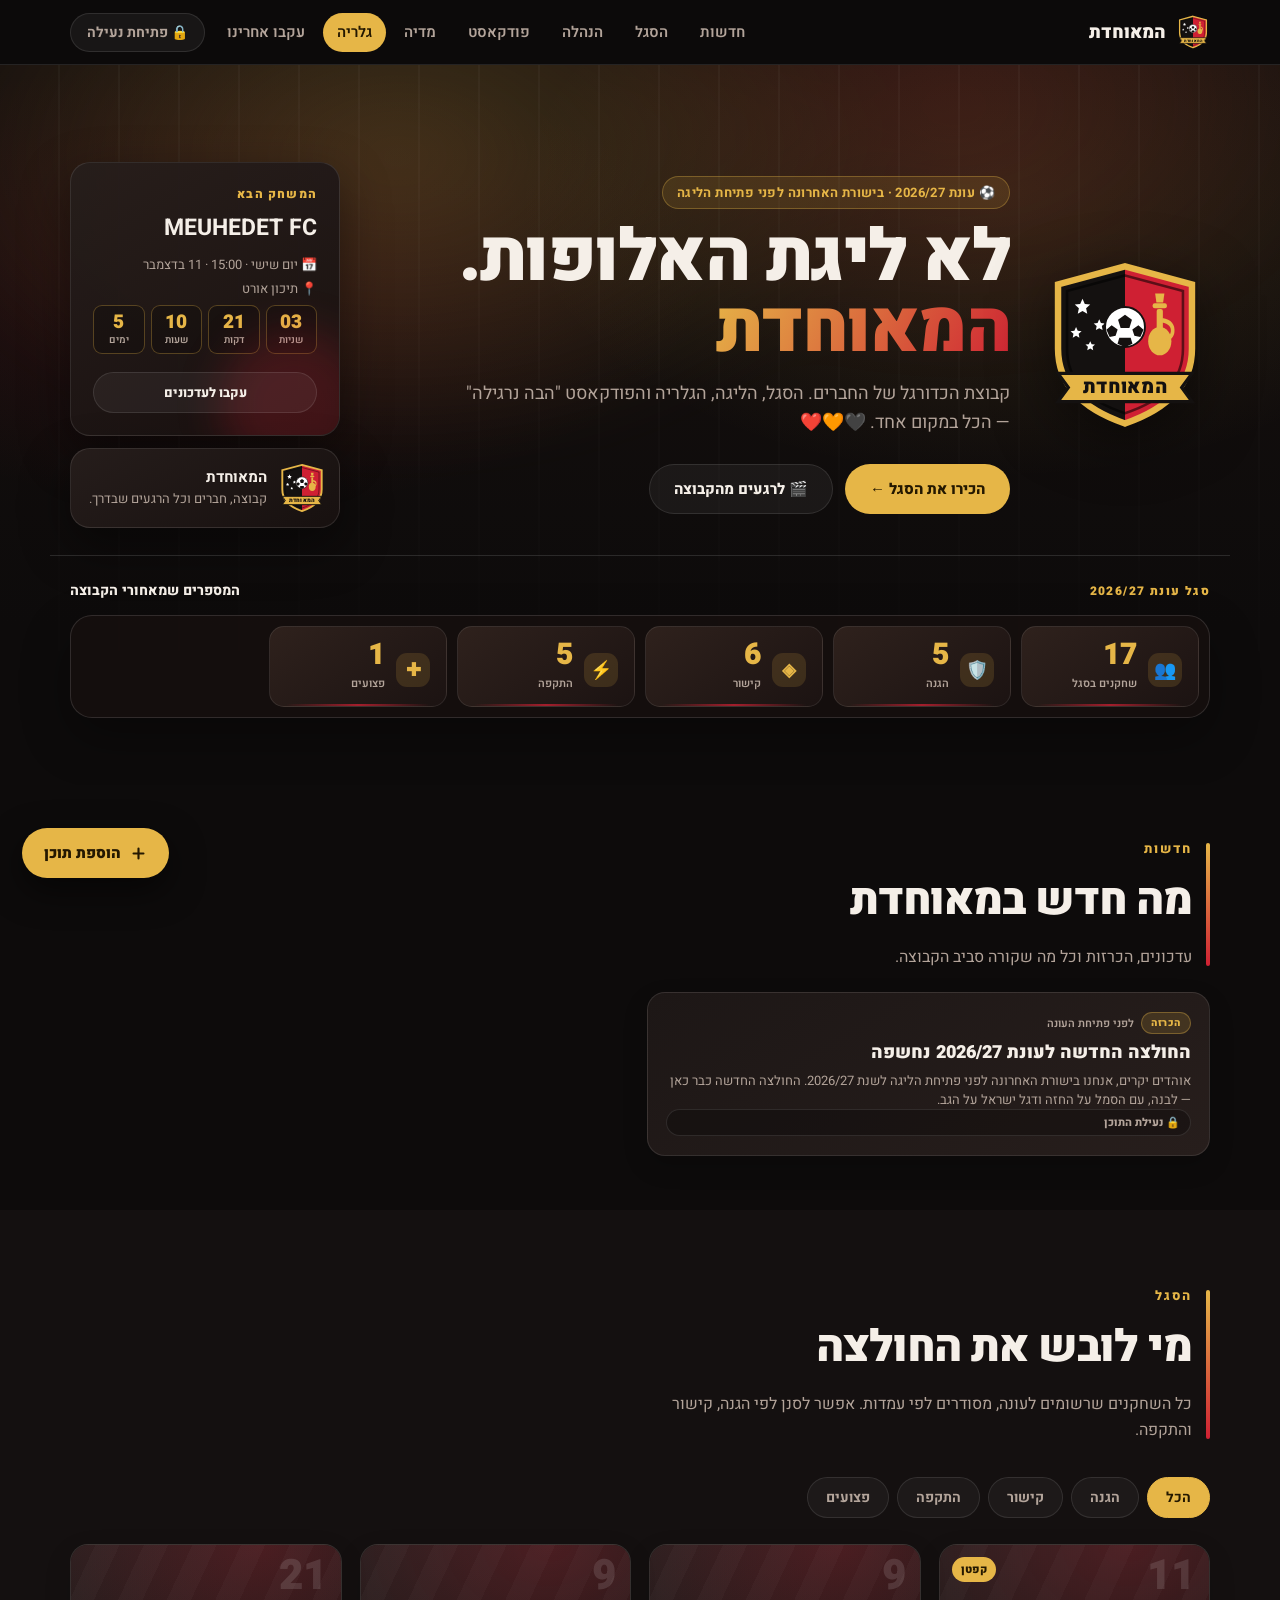
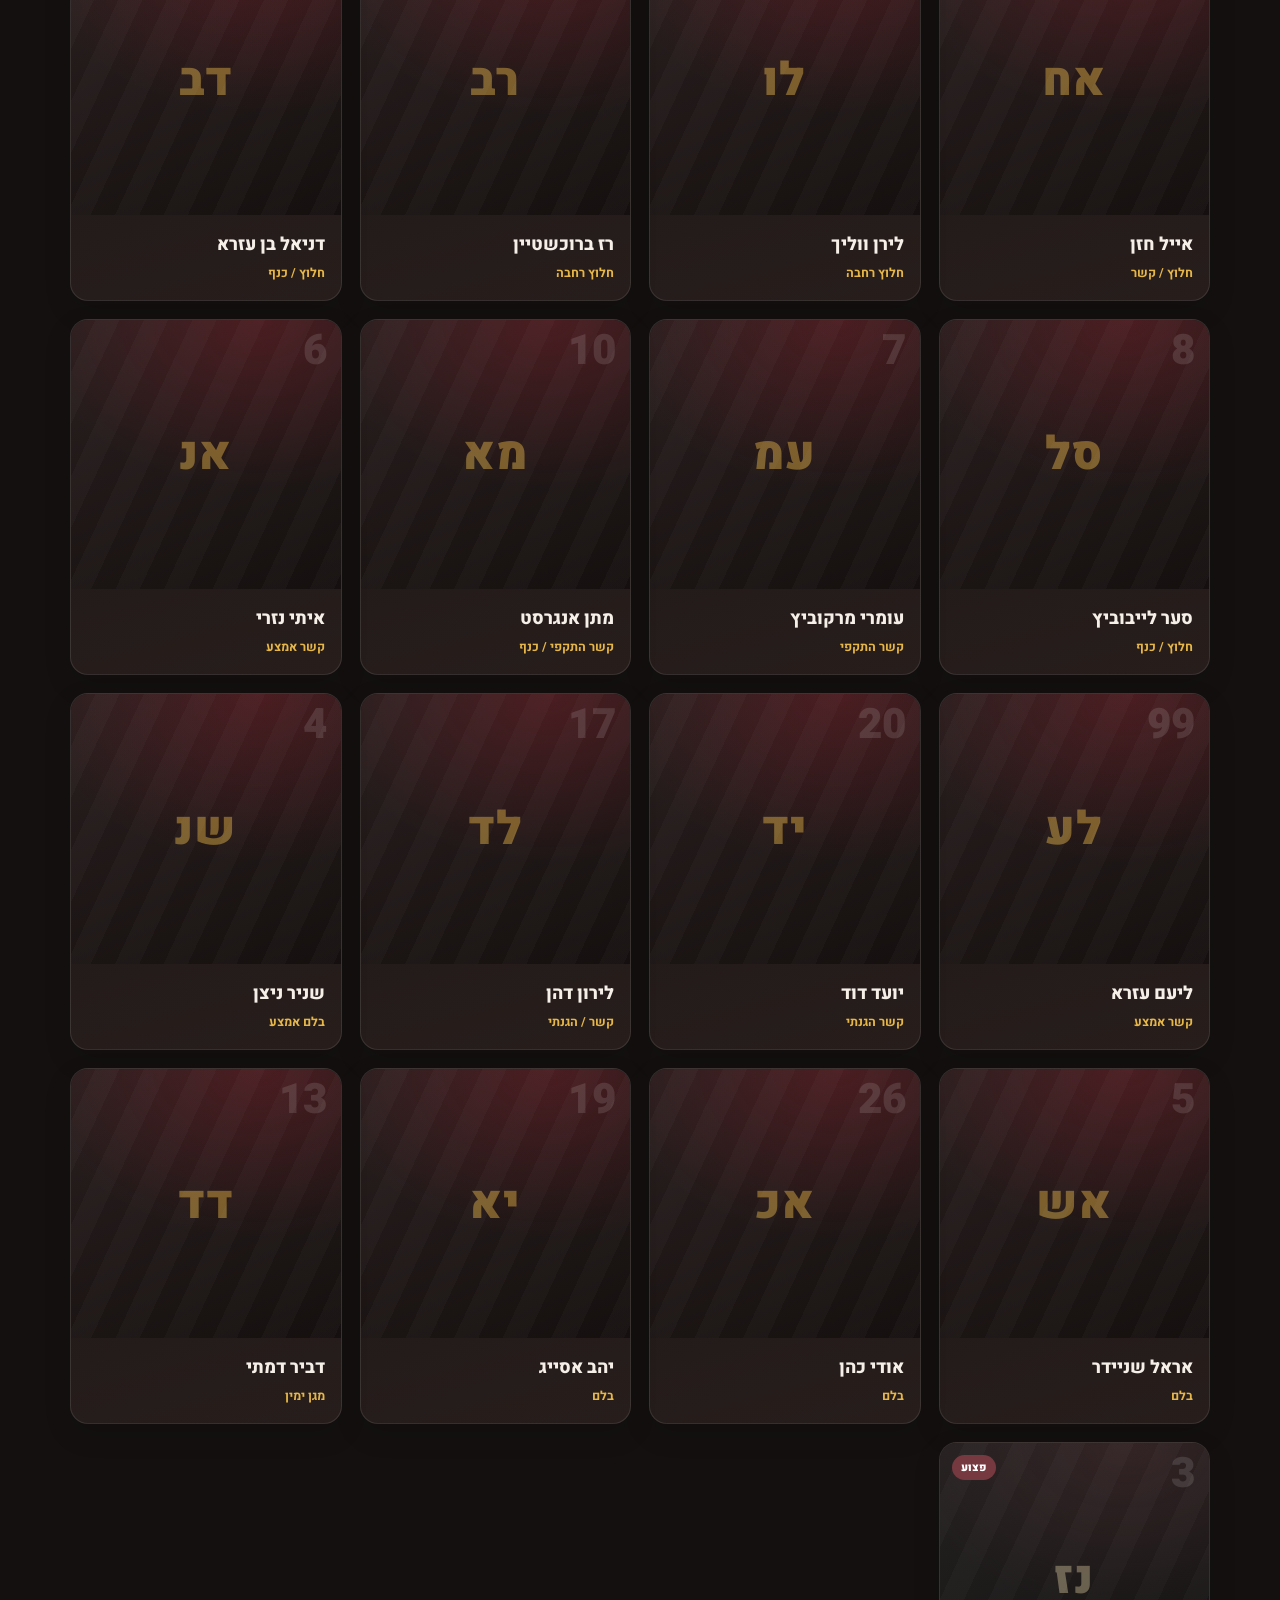
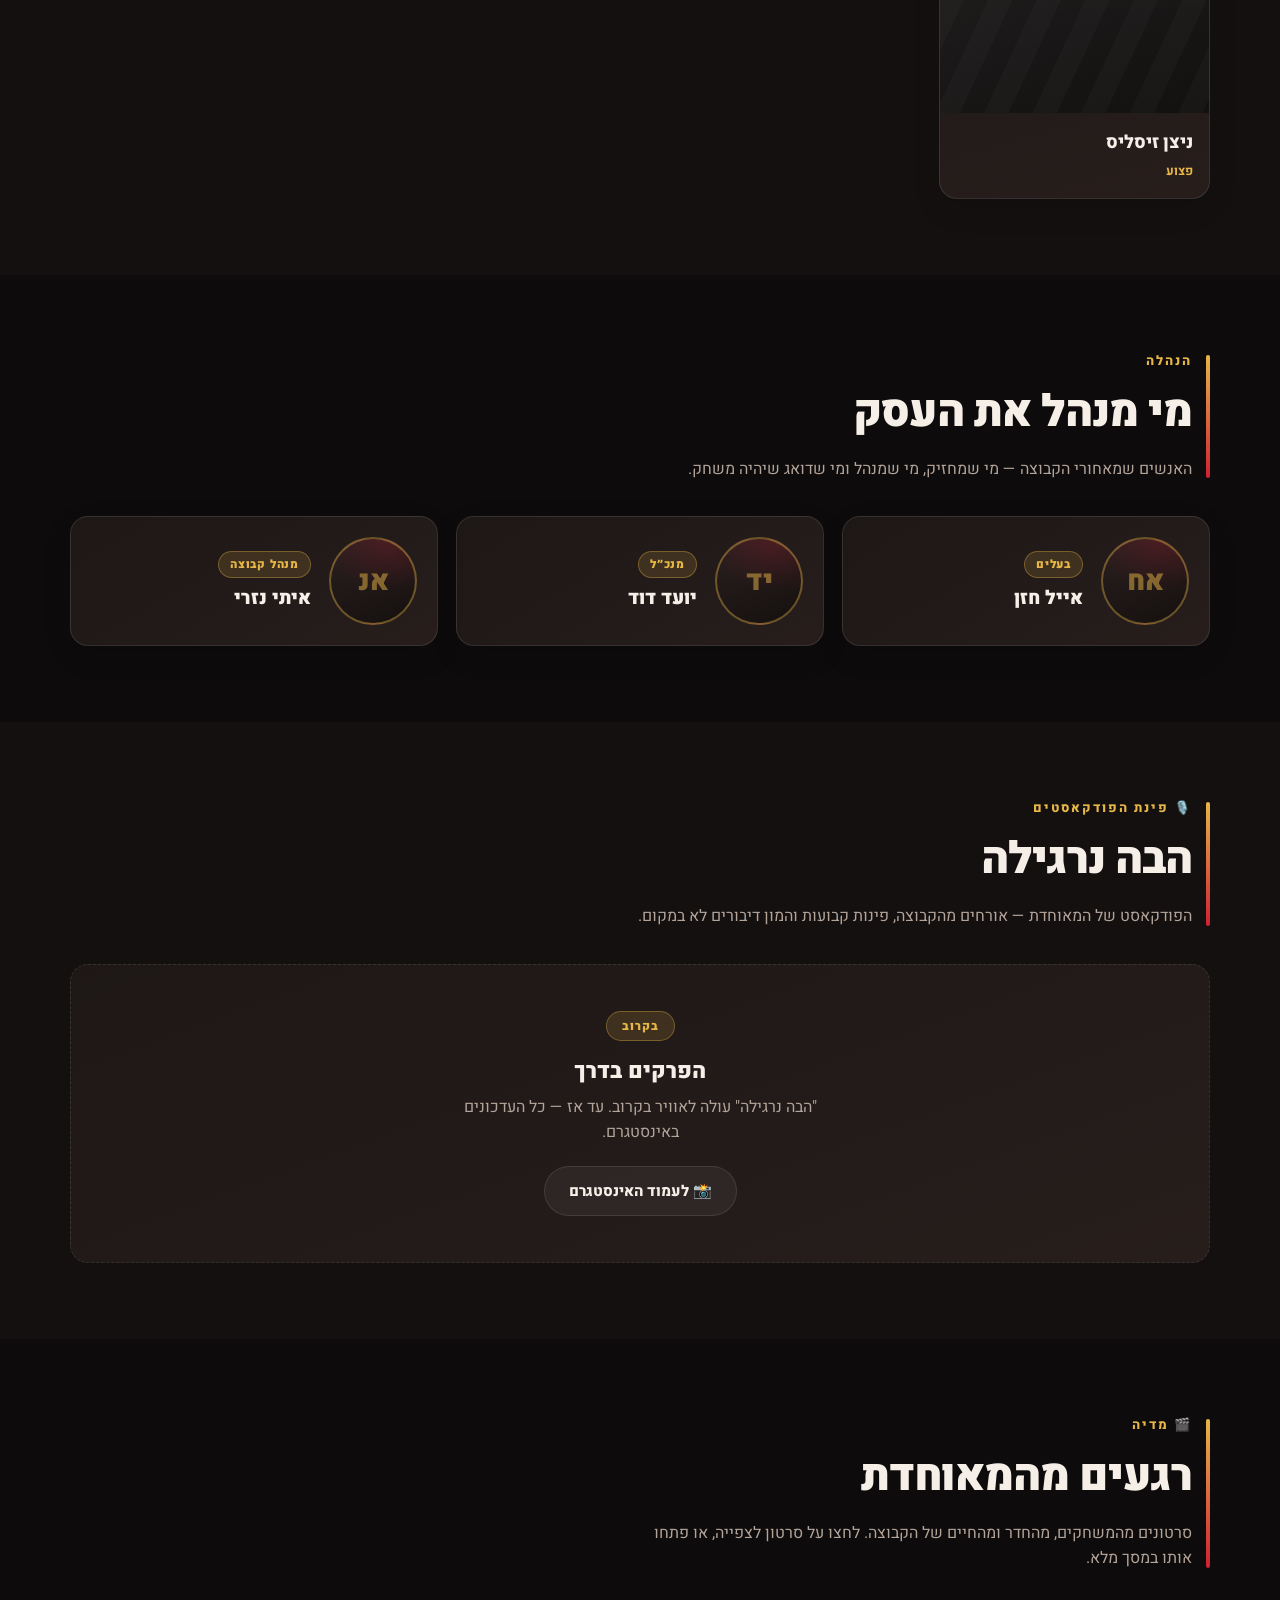
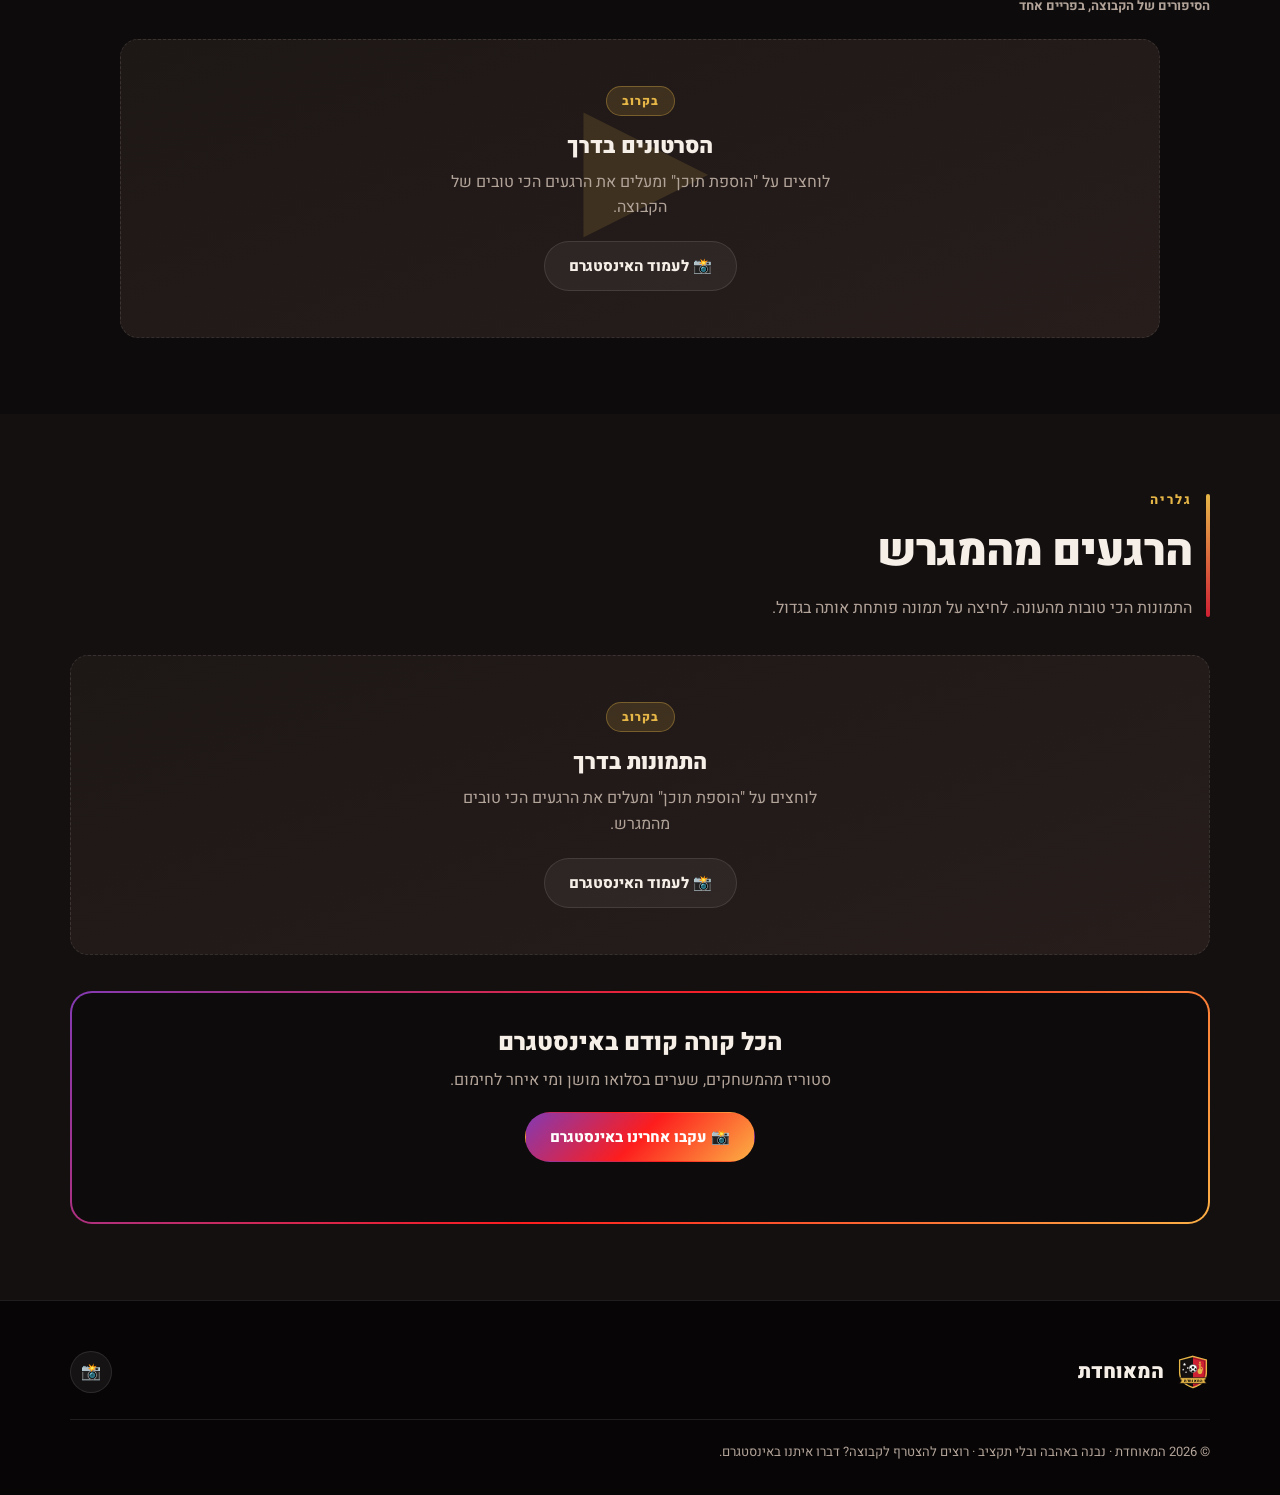
==== commit 2691bfc3: "הוספת סמל הקבוצה כ-favicon Co-Authored-By: Claude Opus 5.5 <noreply@anthropic.com>" ====
--- a/index.html
+++ b/index.html
@@ -9,6 +9,7 @@
       content="האתר הרשמי של קבוצת הכדורגל החברית — סגל, טבלה, מלך שערים, פודקאסט וגלריה."
     />
     <meta name="theme-color" content="#0d0b0b" />
+    <link rel="icon" type="image/svg+xml" href="favicon.svg" />
     <link rel="preconnect" href="https://fonts.googleapis.com" />
     <link rel="preconnect" href="https://fonts.gstatic.com" crossorigin />
     <link
@@ -3623,6 +3624,9 @@
       setInterval(updateMatchCountdown, 1000);
 
       if (TEAM.logo) {
+        const icon = document.querySelector("link[rel='icon']");
+        icon.removeAttribute("type");
+        icon.href = TEAM.logo;
         $$("svg.crest-sm, svg.crest-lg").forEach((svg) => {
           const img = new Image();
           img.src = TEAM.logo;
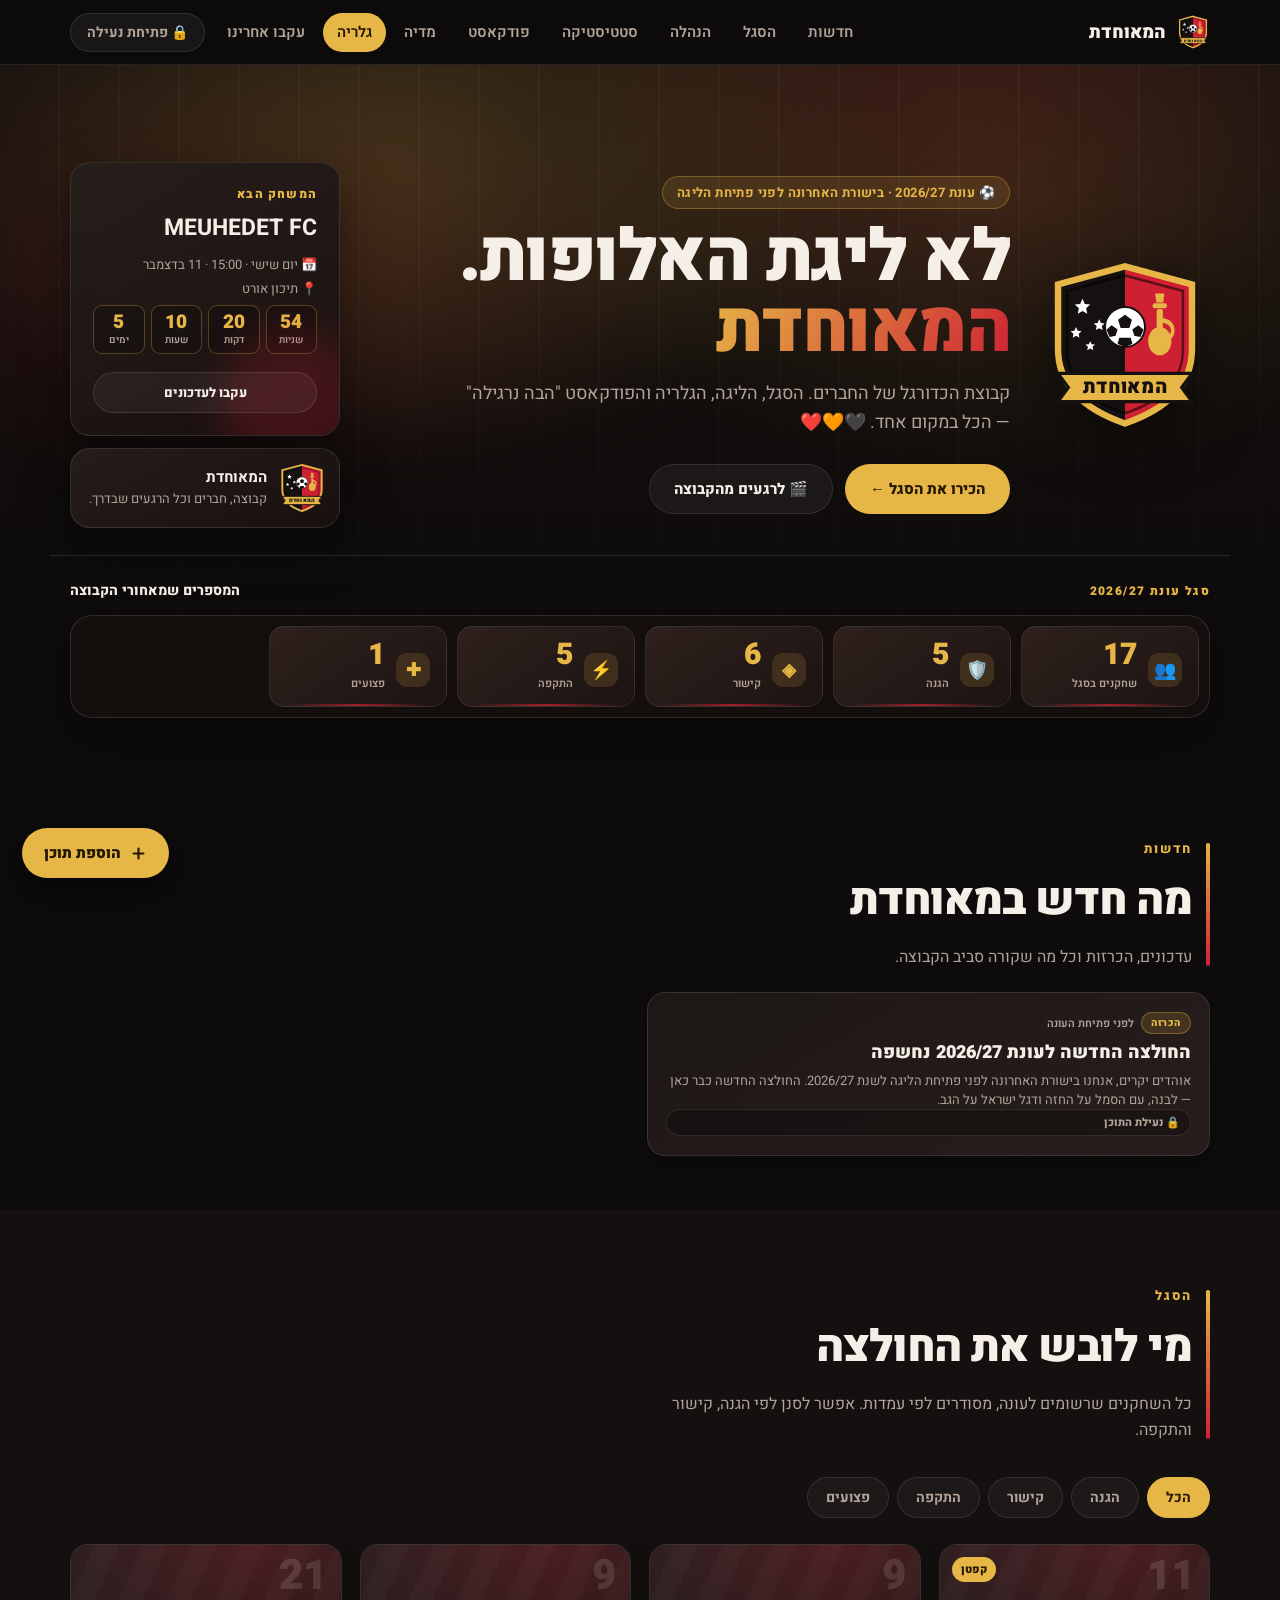
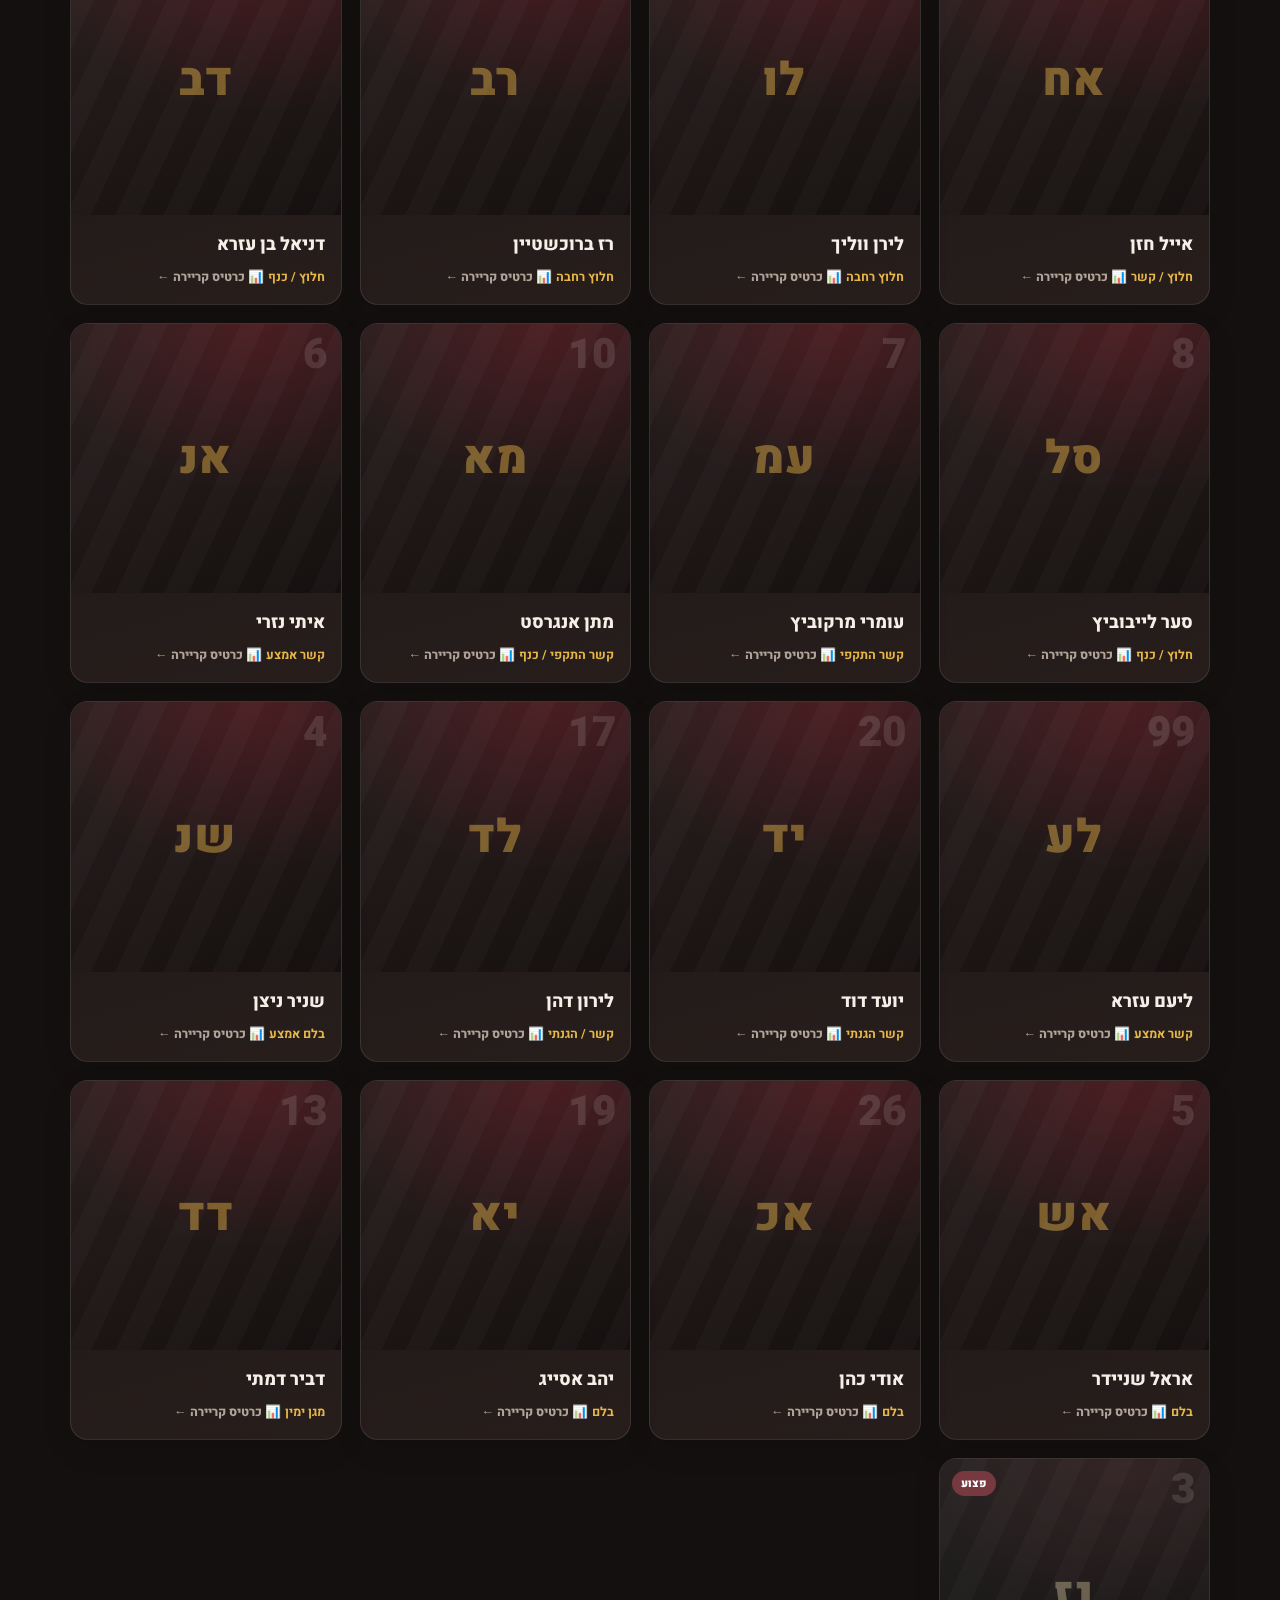
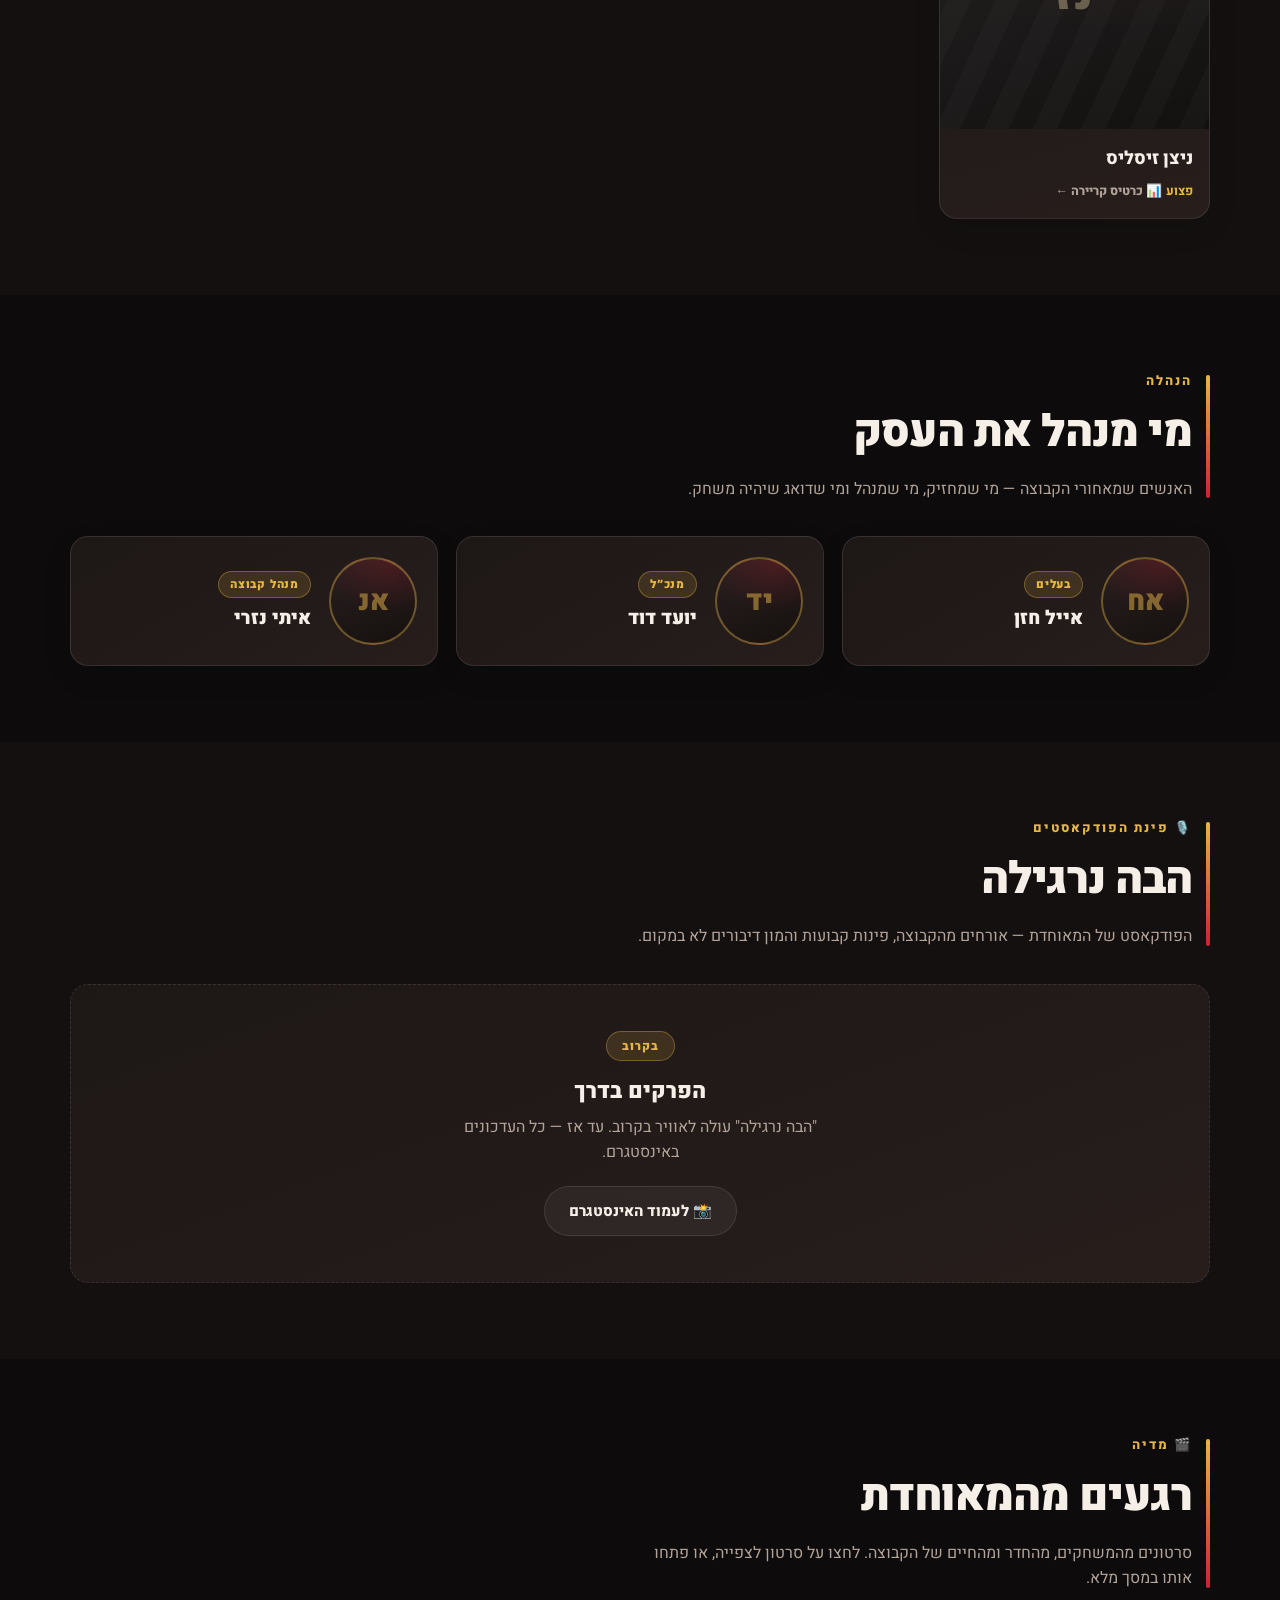
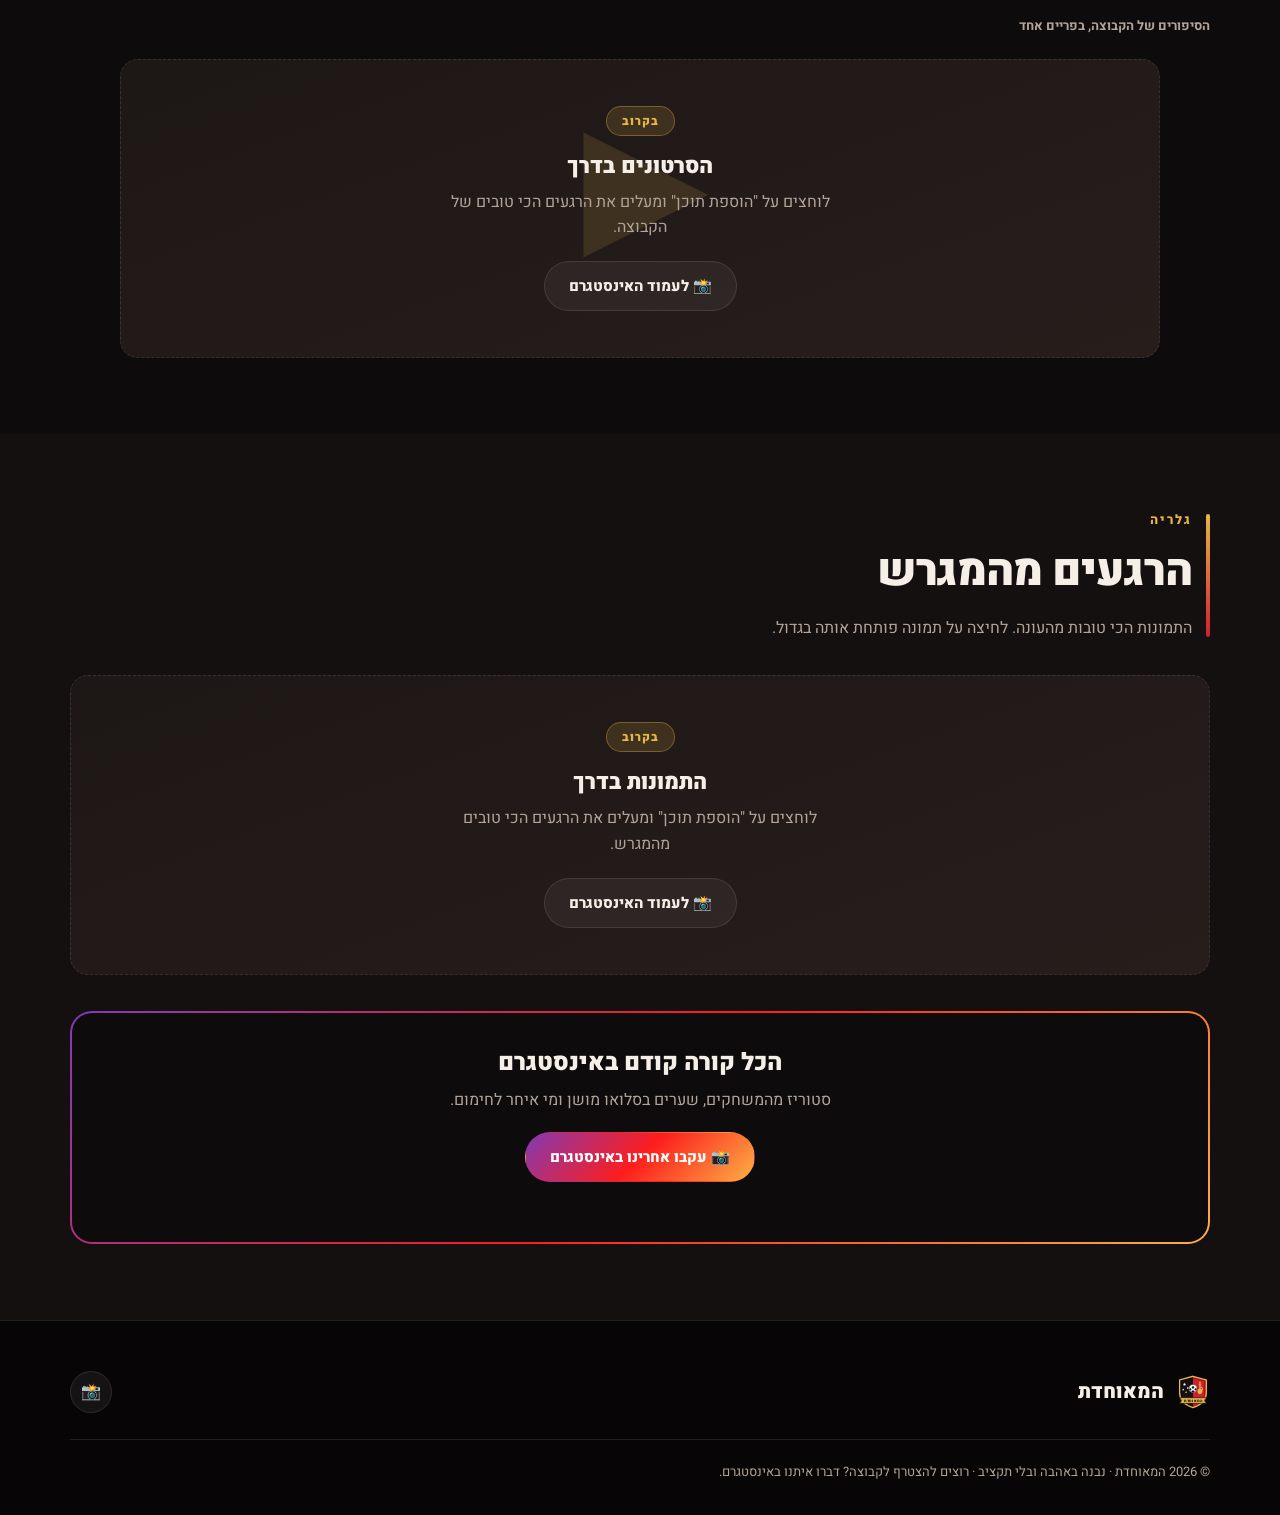
==== commit df686e9c: "מעקב סטטיסטיקה של כל הזמנים: רישום מהקו, טבלאות, כרטיסי שחקן וניהול - /live: רישום שער ב-3 הקשות (כו" ====
--- a/index.html
+++ b/index.html
@@ -9,6 +9,35 @@
       content="האתר הרשמי של קבוצת הכדורגל החברית — סגל, טבלה, מלך שערים, פודקאסט וגלריה."
     />
     <meta name="theme-color" content="#0d0b0b" />
+    <script>
+      /* ==== ניתוב לעמודים: /stats, /players/<שם>, /live, /admin ====
+   כל העמודים הם אותו קובץ. כתובת עמוק שנפתחת ישירות מגיעה קודם
+   ל-404.html, שמחזיר לכאן עם ?route=... — וכאן מחזירים לכתובת היפה.
+   ה-<base> שומר שקבצים יחסיים (תמונות, favicon) ימשיכו להיטען גם
+   כשהכתובת היא /players/משהו. בפתיחה מקומית (file://) משתמשים ב-#/stats. */
+      (function () {
+        var ROUTE = /^(stats|live|admin|players\/[^/]+)\/?$/;
+        var p = location.pathname;
+        var m = p.match(/^(.*?\/)(stats|live|admin|players\/[^/]+)\/?$/);
+        var base = m ? m[1] : p.replace(/[^/]*$/, "");
+        window.SITE_BASE = base;
+        if (location.protocol === "file:") return;
+        var q = new URLSearchParams(location.search);
+        var r = q.get("route");
+        if (r !== null) {
+          q.delete("route");
+          var s = q.toString();
+          history.replaceState(
+            null,
+            "",
+            base + (ROUTE.test(r) ? r : "") + (s ? "?" + s : "") + location.hash,
+          );
+        }
+        var b = document.createElement("base");
+        b.href = base;
+        document.head.appendChild(b);
+      })();
+    </script>
     <link rel="icon" type="image/svg+xml" href="favicon.svg" />
     <link rel="preconnect" href="https://fonts.googleapis.com" />
     <link rel="preconnect" href="https://fonts.gstatic.com" crossorigin />
@@ -2489,6 +2518,1105 @@
       .shot:hover .lock-toggle,
       .shot .lock-toggle:focus-visible {
         opacity: 1;
+      }
+
+      /* ===== סטטיסטיקה של כל הזמנים ===== */
+      .nav a[hidden] {
+        display: none;
+      }
+      .view {
+        min-height: 70vh;
+        padding: 44px 0 80px;
+      }
+      .back-link {
+        display: inline-flex;
+        align-items: center;
+        gap: 6px;
+        margin-bottom: 18px;
+        font-size: 14px;
+        font-weight: 700;
+        color: var(--txt-dim);
+      }
+      .back-link:hover {
+        color: var(--txt);
+      }
+      .st-more {
+        margin-top: 18px;
+      }
+      a.scorer {
+        transition: 0.2s;
+      }
+      a.scorer:hover {
+        border-color: color-mix(in srgb, var(--team-1) 55%, transparent);
+      }
+      .st-totals {
+        display: grid;
+        grid-template-columns: repeat(4, minmax(0, 1fr));
+        gap: 12px;
+        margin-bottom: 28px;
+      }
+      .st-controls {
+        display: grid;
+        gap: 12px;
+        margin-bottom: 20px;
+      }
+      .st-controls .filters,
+      .st-controls .tabs {
+        margin: 0;
+      }
+      .st-label {
+        font-size: 12px;
+        font-weight: 800;
+        letter-spacing: 1px;
+        color: var(--txt-dim);
+      }
+      .podium {
+        display: grid;
+        grid-template-columns: repeat(3, minmax(0, 1fr));
+        gap: 12px;
+        margin-bottom: 18px;
+      }
+      .podium a {
+        position: relative;
+        display: grid;
+        gap: 4px;
+        padding: 18px 16px;
+        border-radius: var(--radius);
+        border: 1px solid var(--line);
+        background: linear-gradient(160deg, var(--card), var(--card-2));
+        overflow: hidden;
+        transition: 0.2s;
+      }
+      .podium a:hover {
+        transform: translateY(-3px);
+        border-color: color-mix(in srgb, var(--team-1) 55%, transparent);
+      }
+      .podium a:first-child {
+        border-color: color-mix(in srgb, var(--team-1) 60%, transparent);
+        background: linear-gradient(
+          160deg,
+          color-mix(in srgb, var(--team-1) 16%, var(--card)),
+          var(--card)
+        );
+      }
+      .podium .medal {
+        font-size: 26px;
+      }
+      .podium b {
+        font-size: 17px;
+        font-weight: 900;
+      }
+      .podium .val {
+        font-size: 36px;
+        font-weight: 900;
+        line-height: 1;
+        color: var(--team-1);
+      }
+      .podium small {
+        font-size: 12px;
+        color: var(--txt-dim);
+        font-weight: 700;
+      }
+      .podium .ghost-num {
+        position: absolute;
+        inset-inline-end: 12px;
+        top: 4px;
+        font-size: 64px;
+        font-weight: 900;
+        color: rgba(255, 255, 255, 0.05);
+        line-height: 1;
+      }
+      table.lb th.sorted,
+      table.lb td.sorted {
+        color: var(--team-1);
+        font-weight: 900;
+      }
+      table.lb th small {
+        display: block;
+        font-size: 10.5px;
+        font-weight: 700;
+        letter-spacing: 0;
+      }
+      table.lb td a {
+        display: inline-flex;
+        align-items: center;
+        gap: 8px;
+        font-weight: 800;
+      }
+      table.lb td a:hover {
+        color: var(--team-1);
+      }
+      table.lb .shirt-no {
+        min-width: 30px;
+        padding: 3px 6px;
+        border-radius: 8px;
+        background: rgba(255, 255, 255, 0.06);
+        color: var(--txt-dim);
+        font-size: 12px;
+        text-align: center;
+      }
+      .alumni-tag {
+        font-size: 11px;
+        font-weight: 800;
+        padding: 2px 8px;
+        border-radius: 99px;
+        background: rgba(255, 255, 255, 0.08);
+        color: var(--txt-dim);
+      }
+      .st-h {
+        margin: 36px 0 14px;
+        font-size: 20px;
+        font-weight: 900;
+      }
+      .match-list {
+        display: grid;
+        gap: 8px;
+      }
+      .match-row {
+        display: grid;
+        grid-template-columns: 76px 1fr auto;
+        gap: 14px;
+        align-items: center;
+        padding: 12px 16px;
+        border-radius: 14px;
+        border: 1px solid var(--line);
+        background: var(--card);
+      }
+      .match-row .who {
+        min-width: 0;
+      }
+      .match-row .who b {
+        font-weight: 800;
+      }
+      .match-row .who span {
+        display: block;
+        margin-top: 3px;
+        font-size: 12.5px;
+        color: var(--txt-dim);
+        line-height: 1.5;
+      }
+      .when b {
+        display: block;
+        font-size: 14px;
+        font-weight: 800;
+      }
+      .when small {
+        font-size: 11.5px;
+        color: var(--txt-dim);
+      }
+      .res {
+        padding: 5px 10px;
+        border-radius: 8px;
+        font-size: 14px;
+        font-weight: 900;
+        white-space: nowrap;
+        font-variant-numeric: tabular-nums;
+        background: #9c8f86;
+        color: var(--ink);
+      }
+      .res.W {
+        background: var(--team-1);
+      }
+      .res.L {
+        background: #8a2b33;
+        color: #ffd9dc;
+      }
+      .res.live {
+        background: var(--team-2);
+        color: #fff;
+      }
+      .op-links {
+        display: flex;
+        flex-wrap: wrap;
+        gap: 10px;
+        justify-content: center;
+        margin-top: 44px;
+        padding-top: 24px;
+        border-top: 1px solid var(--line);
+      }
+      .op-links .btn {
+        padding: 10px 18px;
+        font-size: 14px;
+      }
+
+      /* ===== כרטיס שחקן ===== */
+      .player .info h3 a:hover {
+        color: var(--team-1);
+      }
+      .pf-link {
+        display: inline-block;
+        margin-top: 10px;
+        font-size: 12.5px;
+        font-weight: 800;
+        color: var(--txt-dim);
+      }
+      .pf-link:hover {
+        color: var(--team-1);
+      }
+      .pf-banner {
+        position: relative;
+        display: grid;
+        grid-template-columns: 190px 1fr;
+        gap: 26px;
+        align-items: center;
+        padding: 24px;
+        border-radius: 24px;
+        border: 1px solid var(--line);
+        background:
+          radial-gradient(
+            90% 120% at 100% 0%,
+            color-mix(in srgb, var(--team-2) 20%, transparent),
+            transparent 60%
+          ),
+          linear-gradient(160deg, var(--card), var(--card-2));
+        overflow: hidden;
+      }
+      .pf-photo {
+        position: relative;
+        aspect-ratio: 1/1;
+        border-radius: 18px;
+        overflow: hidden;
+        display: grid;
+        place-items: center;
+        background: linear-gradient(158deg, #2a2020, #15100f);
+        border: 1px solid var(--line);
+      }
+      .pf-photo img {
+        width: 100%;
+        height: 100%;
+        object-fit: cover;
+      }
+      .pf-photo .initials {
+        font-size: 56px;
+        font-weight: 900;
+        color: color-mix(in srgb, var(--team-1) 45%, transparent);
+      }
+      .pf-bignum {
+        position: absolute;
+        inset-inline-end: 22px;
+        top: 6px;
+        font-size: 130px;
+        font-weight: 900;
+        line-height: 1;
+        color: rgba(255, 255, 255, 0.05);
+        pointer-events: none;
+      }
+      .pf-name {
+        position: relative;
+        min-width: 0;
+      }
+      .pf-name h1 {
+        margin: 0;
+        font-size: clamp(30px, 5vw, 46px);
+        font-weight: 900;
+        letter-spacing: -1px;
+        line-height: 1.1;
+      }
+      .pf-meta {
+        display: flex;
+        flex-wrap: wrap;
+        gap: 8px;
+        margin-top: 10px;
+      }
+      .pf-chip {
+        padding: 5px 12px;
+        border-radius: 99px;
+        font-size: 12.5px;
+        font-weight: 800;
+        background: rgba(255, 255, 255, 0.07);
+        color: var(--txt-dim);
+      }
+      .pf-chip.gold {
+        background: var(--team-1);
+        color: var(--ink);
+      }
+      .pf-chip.red {
+        background: color-mix(in srgb, var(--team-2) 30%, transparent);
+        color: #ffc7cc;
+      }
+      .pf-stats {
+        display: grid;
+        grid-template-columns: repeat(4, minmax(0, 1fr));
+        gap: 10px;
+        margin-top: 20px;
+      }
+      .pf-stat {
+        padding: 14px 10px;
+        border-radius: 14px;
+        border: 1px solid var(--line);
+        background: rgba(0, 0, 0, 0.25);
+        text-align: center;
+      }
+      .pf-stat b {
+        display: block;
+        font-size: 32px;
+        font-weight: 900;
+        line-height: 1;
+        color: var(--team-1);
+        font-variant-numeric: tabular-nums;
+      }
+      .pf-stat span {
+        display: block;
+        margin-top: 6px;
+        font-size: 12.5px;
+        font-weight: 700;
+        color: var(--txt-dim);
+      }
+      .pf-stat small {
+        display: block;
+        margin-top: 3px;
+        font-size: 11px;
+        color: var(--txt-dim);
+        opacity: 0.8;
+      }
+      .badges {
+        display: grid;
+        grid-template-columns: repeat(auto-fill, minmax(170px, 1fr));
+        gap: 12px;
+      }
+      .badge-card {
+        padding: 18px 14px;
+        border-radius: 16px;
+        border: 1px solid var(--line);
+        background: var(--card);
+        text-align: center;
+      }
+      .badge-card .ico {
+        font-size: 36px;
+        line-height: 1;
+      }
+      .badge-card.earned {
+        border-color: color-mix(in srgb, var(--team-1) 55%, transparent);
+        background: linear-gradient(
+          160deg,
+          color-mix(in srgb, var(--team-1) 15%, var(--card)),
+          var(--card)
+        );
+      }
+      .badge-card:not(.earned) .ico {
+        filter: grayscale(1);
+        opacity: 0.35;
+      }
+      .badge-card h4 {
+        margin: 10px 0 4px;
+        font-size: 15px;
+        font-weight: 800;
+      }
+      .badge-card p {
+        margin: 0;
+        font-size: 12.5px;
+        color: var(--txt-dim);
+        line-height: 1.5;
+      }
+      .badge-card .bar {
+        margin-top: 10px;
+      }
+      .log-tools {
+        display: flex;
+        flex-wrap: wrap;
+        gap: 10px;
+        align-items: center;
+        margin-bottom: 14px;
+      }
+      .log-tools .filters {
+        margin: 0;
+      }
+      .log-search {
+        flex: 1 1 220px;
+        padding: 11px 16px;
+        border-radius: 999px;
+        border: 1px solid var(--line);
+        background: var(--card);
+        color: var(--txt);
+        font: inherit;
+        font-size: 15px;
+      }
+      .log-search:focus {
+        outline: none;
+        border-color: color-mix(in srgb, var(--team-1) 60%, transparent);
+      }
+      .log-tags {
+        display: flex;
+        flex-wrap: wrap;
+        gap: 6px;
+        justify-content: flex-end;
+      }
+      .tag {
+        padding: 4px 9px;
+        border-radius: 99px;
+        font-size: 12px;
+        font-weight: 800;
+        white-space: nowrap;
+        background: rgba(255, 255, 255, 0.06);
+        color: var(--txt-dim);
+      }
+      .tag.g {
+        background: color-mix(in srgb, var(--team-1) 20%, transparent);
+        color: var(--team-1);
+      }
+      .tag.a {
+        background: color-mix(in srgb, var(--team-2) 24%, transparent);
+        color: #ffb8bf;
+      }
+      .match-row.hist {
+        border-style: dashed;
+      }
+      .match-row.quiet {
+        opacity: 0.72;
+      }
+      .log-empty {
+        padding: 22px;
+        border-radius: 14px;
+        border: 1px dashed var(--line);
+        color: var(--txt-dim);
+        text-align: center;
+      }
+      .season-tbl table {
+        min-width: 460px;
+      }
+
+      /* ===== מצב קו (רישום בזמן משחק) ===== */
+      body.live-mode .topbar,
+      body.live-mode footer,
+      body.live-mode .fab,
+      body.admin-mode .fab {
+        display: none;
+      }
+      body.live-mode .view {
+        padding: 0;
+      }
+      body.live-mode .toast-region {
+        inset-block-start: auto;
+        inset-block-end: calc(34vh + env(safe-area-inset-bottom));
+      }
+      .live {
+        display: flex;
+        flex-direction: column;
+        gap: 12px;
+        max-width: 560px;
+        min-height: 100vh;
+        min-height: 100dvh;
+        margin-inline: auto;
+        padding: 12px 16px calc(16px + env(safe-area-inset-bottom));
+      }
+      .live-top {
+        display: flex;
+        align-items: center;
+        gap: 10px;
+      }
+      .live-top .ttl {
+        flex: 1;
+        min-width: 0;
+        font-weight: 800;
+        white-space: nowrap;
+        overflow: hidden;
+        text-overflow: ellipsis;
+      }
+      .live-top .ttl small {
+        display: block;
+        font-size: 12px;
+        font-weight: 600;
+        color: var(--txt-dim);
+      }
+      .icon-btn {
+        flex: none;
+        display: grid;
+        place-items: center;
+        width: 44px;
+        height: 44px;
+        border-radius: 12px;
+        border: 1px solid var(--line);
+        background: rgba(255, 255, 255, 0.05);
+        color: var(--txt);
+        font-size: 18px;
+        cursor: pointer;
+      }
+      .sync {
+        padding: 5px 10px;
+        border-radius: 99px;
+        font-size: 12px;
+        font-weight: 800;
+        white-space: nowrap;
+        background: rgba(255, 255, 255, 0.06);
+        color: var(--txt-dim);
+      }
+      .sync.ok {
+        color: var(--team-1);
+      }
+      .sync.wait {
+        color: #ffd27a;
+      }
+      .sync.bad {
+        color: #ff9aa4;
+      }
+      .board {
+        display: grid;
+        grid-template-columns: 1fr auto 1fr;
+        align-items: center;
+        padding: 16px 10px;
+        border-radius: 20px;
+        border: 1px solid var(--line);
+        background: linear-gradient(160deg, var(--card), var(--card-2));
+        text-align: center;
+      }
+      .board .team {
+        font-size: 15px;
+        font-weight: 800;
+        overflow-wrap: anywhere;
+      }
+      .board .score {
+        font-size: 58px;
+        font-weight: 900;
+        line-height: 1;
+        font-variant-numeric: tabular-nums;
+        direction: ltr;
+      }
+      .board .score i {
+        margin: 0 8px;
+        font-style: normal;
+        color: var(--txt-dim);
+      }
+      .feed {
+        flex: 1;
+        display: grid;
+        align-content: start;
+        gap: 8px;
+        overflow-y: auto;
+        min-height: 60px;
+      }
+      .feed-item {
+        display: flex;
+        align-items: center;
+        gap: 10px;
+        padding: 10px 12px;
+        border-radius: 12px;
+        border: 1px solid var(--line);
+        background: var(--card);
+        font-size: 14px;
+        line-height: 1.4;
+      }
+      .feed-item .t {
+        margin-inline-start: auto;
+        font-size: 12px;
+        color: var(--txt-dim);
+        font-variant-numeric: tabular-nums;
+      }
+      .feed-item.them {
+        opacity: 0.7;
+      }
+      .feed-item small {
+        display: block;
+        color: var(--txt-dim);
+        font-size: 12.5px;
+      }
+      .feed-empty {
+        padding: 18px;
+        text-align: center;
+        color: var(--txt-dim);
+        font-size: 14px;
+      }
+      .undo-bar {
+        display: flex;
+        align-items: center;
+        gap: 10px;
+        width: 100%;
+        padding: 14px 16px;
+        border-radius: 14px;
+        border: 1px solid color-mix(in srgb, var(--team-2) 55%, transparent);
+        background: color-mix(in srgb, var(--team-2) 18%, var(--card));
+        color: var(--txt);
+        font: inherit;
+        font-size: 15px;
+        font-weight: 800;
+        text-align: start;
+        cursor: pointer;
+        touch-action: manipulation;
+      }
+      .undo-bar small {
+        display: block;
+        font-weight: 600;
+        font-size: 12.5px;
+        color: var(--txt-dim);
+      }
+      .undo-bar .cd {
+        margin-inline-start: auto;
+        font-variant-numeric: tabular-nums;
+        color: #ffb8bf;
+      }
+      .goal-btn {
+        width: 100%;
+        min-height: 26vh;
+        border: 0;
+        border-radius: 26px;
+        background: radial-gradient(
+          circle at 50% 25%,
+          color-mix(in srgb, var(--team-1) 80%, #fff),
+          var(--team-1) 70%
+        );
+        color: var(--ink);
+        font: inherit;
+        font-size: 46px;
+        font-weight: 900;
+        cursor: pointer;
+        box-shadow: 0 16px 40px color-mix(in srgb, var(--team-1) 28%, transparent);
+        touch-action: manipulation;
+        transition: transform 0.1s;
+      }
+      .goal-btn:active {
+        transform: scale(0.98);
+      }
+      .live-row {
+        display: grid;
+        grid-template-columns: 1fr 1fr 1fr;
+        gap: 10px;
+      }
+      .live-row .btn {
+        justify-content: center;
+        padding: 15px 8px;
+        font-size: 14px;
+        touch-action: manipulation;
+      }
+      .btn.armed {
+        background: var(--team-2);
+        border-color: var(--team-2);
+        color: #fff;
+      }
+      .live h2 {
+        margin: 6px 0 0;
+        font-size: 26px;
+        font-weight: 900;
+      }
+      .live .field {
+        margin-bottom: 10px;
+      }
+      .live .row2 {
+        grid-template-columns: 1fr 1fr;
+      }
+      .lineup-head {
+        display: flex;
+        align-items: center;
+        justify-content: space-between;
+        gap: 10px;
+        margin-top: 6px;
+      }
+      .lineup-head b {
+        font-size: 16px;
+        font-weight: 900;
+      }
+      .lineup-head span {
+        font-size: 13px;
+        color: var(--txt-dim);
+      }
+      .open-matches {
+        display: grid;
+        gap: 8px;
+      }
+      .open-matches button {
+        display: flex;
+        justify-content: space-between;
+        align-items: center;
+        gap: 10px;
+        width: 100%;
+        padding: 14px 16px;
+        border-radius: 14px;
+        border: 1px solid color-mix(in srgb, var(--team-1) 45%, transparent);
+        background: color-mix(in srgb, var(--team-1) 10%, var(--card));
+        color: var(--txt);
+        font: inherit;
+        font-weight: 800;
+        cursor: pointer;
+      }
+      .live-note {
+        padding: 12px 14px;
+        border-radius: 12px;
+        font-size: 13.5px;
+        line-height: 1.6;
+        border: 1px solid rgba(255, 210, 122, 0.4);
+        color: #ffd27a;
+        background: rgba(255, 210, 122, 0.06);
+      }
+      .live-lock {
+        margin: auto;
+        text-align: center;
+        display: grid;
+        gap: 14px;
+        justify-items: center;
+      }
+      .live-lock .ico {
+        font-size: 48px;
+      }
+
+      /* שכבת הבחירה (מי כבש / מי בישל / הרכב) */
+      #liveOverlay:empty {
+        display: none;
+      }
+      .picker {
+        position: fixed;
+        inset: 0;
+        z-index: 120;
+        display: flex;
+        justify-content: center;
+        background: var(--bg);
+        animation: fade 0.18s;
+      }
+      .picker-in {
+        display: flex;
+        flex-direction: column;
+        gap: 12px;
+        width: 100%;
+        max-width: 560px;
+        padding: 12px 16px calc(16px + env(safe-area-inset-bottom));
+      }
+      .pick-head {
+        display: flex;
+        align-items: center;
+        gap: 10px;
+      }
+      .pick-head h3 {
+        flex: 1;
+        margin: 0;
+        font-size: 24px;
+        font-weight: 900;
+      }
+      .steps {
+        display: flex;
+        gap: 6px;
+      }
+      .steps i {
+        width: 26px;
+        height: 5px;
+        border-radius: 99px;
+        background: rgba(255, 255, 255, 0.12);
+      }
+      .steps i.on {
+        background: var(--team-1);
+      }
+      .pick-note {
+        min-height: 20px;
+        font-size: 14px;
+        color: var(--txt-dim);
+      }
+      .pick-note b {
+        color: var(--team-1);
+      }
+      .pick-grid {
+        flex: 1;
+        display: grid;
+        grid-template-columns: repeat(3, minmax(0, 1fr));
+        grid-auto-rows: min-content;
+        gap: 10px;
+        overflow-y: auto;
+        align-content: start;
+        padding-bottom: 4px;
+      }
+      .pick {
+        display: flex;
+        flex-direction: column;
+        align-items: center;
+        justify-content: center;
+        gap: 5px;
+        min-height: 92px;
+        padding: 8px 6px;
+        border-radius: 16px;
+        border: 1px solid var(--line);
+        background: linear-gradient(160deg, var(--card), var(--card-2));
+        color: var(--txt);
+        font: inherit;
+        cursor: pointer;
+        touch-action: manipulation;
+      }
+      .pick b {
+        font-size: 32px;
+        font-weight: 900;
+        line-height: 1;
+        color: var(--team-1);
+      }
+      .pick span {
+        font-size: 13px;
+        font-weight: 700;
+        line-height: 1.25;
+        text-align: center;
+        overflow-wrap: anywhere;
+      }
+      .pick:active,
+      .pick.on {
+        background: var(--team-1);
+        border-color: var(--team-1);
+        color: var(--ink);
+      }
+      .pick:active b,
+      .pick.on b {
+        color: var(--ink);
+      }
+      .pick.off {
+        opacity: 0.45;
+      }
+      .pick.alt {
+        grid-column: 1 / -1;
+        flex-direction: row;
+        min-height: 60px;
+        border-style: dashed;
+        font-size: 16px;
+        font-weight: 800;
+      }
+      .confirm-list {
+        display: grid;
+        gap: 10px;
+        align-content: start;
+        flex: 1;
+      }
+      .confirm-line {
+        display: flex;
+        align-items: center;
+        justify-content: space-between;
+        gap: 10px;
+        padding: 16px;
+        border-radius: 14px;
+        border: 1px solid var(--line);
+        background: var(--card);
+      }
+      .confirm-line span {
+        font-size: 13px;
+        font-weight: 700;
+        color: var(--txt-dim);
+      }
+      .confirm-line b {
+        font-size: 19px;
+        font-weight: 900;
+      }
+      .confirm-line small {
+        display: block;
+        font-size: 12.5px;
+        font-weight: 800;
+        color: var(--team-1);
+      }
+      .big-ok {
+        width: 100%;
+        min-height: 70px;
+        justify-content: center;
+        font-size: 21px;
+        touch-action: manipulation;
+      }
+
+      .milestone {
+        position: fixed;
+        inset: 0;
+        z-index: 160;
+        display: grid;
+        place-items: center;
+        padding: 24px;
+        background: rgba(0, 0, 0, 0.65);
+        animation: fade 0.25s;
+        cursor: pointer;
+      }
+      .milestone-card {
+        max-width: 360px;
+        padding: 30px 22px;
+        border-radius: 24px;
+        border: 1px solid color-mix(in srgb, var(--team-1) 60%, transparent);
+        background: linear-gradient(
+          160deg,
+          color-mix(in srgb, var(--team-1) 22%, var(--card)),
+          var(--card)
+        );
+        box-shadow: var(--shadow);
+        text-align: center;
+      }
+      .milestone-card .ico {
+        font-size: 66px;
+        line-height: 1;
+        animation: pop 0.5s;
+      }
+      .milestone-card h3 {
+        margin: 14px 0 6px;
+        font-size: 23px;
+        font-weight: 900;
+        line-height: 1.3;
+      }
+      .milestone-card p {
+        margin: 0;
+        color: var(--txt-dim);
+        line-height: 1.5;
+      }
+      .milestone-card .eyebrow {
+        font-size: 12px;
+        font-weight: 800;
+        letter-spacing: 2px;
+        color: var(--team-1);
+      }
+      @keyframes pop {
+        0% {
+          transform: scale(0.3);
+        }
+        70% {
+          transform: scale(1.15);
+        }
+        100% {
+          transform: scale(1);
+        }
+      }
+
+      /* ===== ניהול ===== */
+      .adm-card {
+        margin-bottom: 20px;
+        padding: 22px;
+        border-radius: var(--radius);
+        border: 1px solid var(--line);
+        background: var(--card);
+      }
+      .adm-card h3 {
+        margin: 0 0 4px;
+        font-size: 20px;
+        font-weight: 900;
+      }
+      .adm-card > p {
+        margin: 0 0 18px;
+        font-size: 14px;
+        line-height: 1.6;
+        color: var(--txt-dim);
+      }
+      .grid-fields {
+        display: grid;
+        grid-template-columns: repeat(auto-fill, minmax(130px, 1fr));
+        gap: 0 12px;
+      }
+      .adm-list {
+        display: grid;
+        gap: 8px;
+        margin-top: 16px;
+      }
+      .adm-row {
+        display: flex;
+        flex-wrap: wrap;
+        align-items: center;
+        gap: 10px;
+        padding: 10px 12px;
+        border-radius: 12px;
+        border: 1px solid var(--line);
+        background: rgba(255, 255, 255, 0.02);
+        font-size: 14px;
+      }
+      .adm-row .grow {
+        flex: 1;
+        min-width: 160px;
+      }
+      .adm-row .grow small {
+        display: block;
+        color: var(--txt-dim);
+        font-size: 12.5px;
+      }
+      .seg {
+        display: inline-flex;
+        border-radius: 99px;
+        border: 1px solid var(--line);
+        overflow: hidden;
+      }
+      .seg button {
+        padding: 7px 14px;
+        border: 0;
+        background: transparent;
+        color: var(--txt-dim);
+        font: inherit;
+        font-size: 13px;
+        font-weight: 700;
+        cursor: pointer;
+      }
+      .seg button.on {
+        background: var(--team-1);
+        color: var(--ink);
+      }
+      .mini-btn {
+        padding: 6px 12px;
+        border-radius: 99px;
+        border: 1px solid var(--line);
+        background: rgba(255, 255, 255, 0.05);
+        color: var(--txt);
+        font: inherit;
+        font-size: 13px;
+        font-weight: 700;
+        cursor: pointer;
+      }
+      .mini-btn.danger {
+        color: #ff9aa4;
+        border-color: rgba(207, 32, 51, 0.45);
+      }
+      .mini-btn.armed {
+        background: var(--team-2);
+        border-color: var(--team-2);
+        color: #fff;
+      }
+      .adm-card details {
+        margin-top: 16px;
+      }
+      .adm-card summary {
+        cursor: pointer;
+        font-weight: 800;
+        color: var(--team-1);
+      }
+      .adm-goals {
+        display: grid;
+        gap: 6px;
+        width: 100%;
+        margin-top: 4px;
+        padding-inline-start: 12px;
+        border-inline-start: 2px solid var(--line);
+      }
+      .adm-goals div {
+        display: flex;
+        align-items: center;
+        gap: 10px;
+        font-size: 13.5px;
+      }
+      .adm-goals div span {
+        flex: 1;
+      }
+
+      @media (max-width: 760px) {
+        .st-totals,
+        .pf-stats {
+          grid-template-columns: repeat(2, minmax(0, 1fr));
+        }
+        .pf-banner {
+          grid-template-columns: 1fr;
+          padding: 18px;
+        }
+        .pf-photo {
+          width: 120px;
+        }
+        .pf-bignum {
+          font-size: 96px;
+        }
+        .podium {
+          grid-template-columns: 1fr;
+        }
+        .podium a {
+          grid-template-columns: auto 1fr auto;
+          align-items: center;
+          gap: 12px;
+          padding: 12px 14px;
+        }
+        .podium .val {
+          font-size: 28px;
+        }
+        .podium .ghost-num {
+          display: none;
+        }
+        .match-row {
+          grid-template-columns: 62px 1fr;
+        }
+        .match-row > :last-child {
+          grid-column: 1 / -1;
+          justify-content: flex-start;
+          justify-self: start;
+        }
+      }
+      @media (max-width: 380px) {
+        .pick-grid {
+          grid-template-columns: repeat(2, minmax(0, 1fr));
+        }
+        .goal-btn {
+          font-size: 38px;
+        }
       }
     </style>
   </head>
@@ -2625,6 +3753,7 @@
           <a href="#squad">הסגל</a>
           <a href="#staff">הנהלה</a>
           <a href="#table">טבלה</a>
+          <a href="stats" data-route="stats">סטטיסטיקה</a>
           <a href="#podcast">פודקאסט</a>
           <a href="#media">מדיה</a>
           <a href="#gallery">גלריה</a>
@@ -2782,6 +3911,9 @@
           <div class="pane" id="pane-assists">
             <div class="scorers" id="assistsList"></div>
           </div>
+          <a class="btn btn-ghost st-more" href="stats" data-route="stats">
+            📊 כל הסטטיסטיקה של כל הזמנים ←
+          </a>
         </div>
       </section>
 
@@ -2854,6 +3986,10 @@
         </div>
       </section>
     </main>
+
+    <!-- ===== עמודי הסטטיסטיקה: /stats, /players/<שם>, /live, /admin ===== -->
+    <div class="view" id="view" hidden></div>
+    <div id="liveOverlay"></div>
 
     <footer>
       <div class="wrap">
@@ -3945,6 +5081,10 @@
         $("#squadGrid").innerHTML = list
           .map((p) => {
             const pic = photoOf[p.i] || p.photo;
+            /* המספרים מגיעים ממעקב כל הזמנים — כולל apps/goals/assists
+               שמולאו כאן ידנית, שנספרים שם כ"לפני המעקב" */
+            const c = careerOf(p.name);
+            const prof = playerRoute(p.name);
             return `
     <article class="player${p.status ? " out" : ""}">
       <div class="photo">
@@ -3970,18 +5110,19 @@
         }
       </div>
       <div class="info">
-        <h3>${esc(p.name)}</h3>
+        <h3><a href="${esc(routeHref(prof))}" data-route="${esc(prof)}">${esc(p.name)}</a></h3>
         <span class="pos">${esc(p.pos || p.status || "העמדה תתעדכן")}</span>
         ${
-          hasStats(p)
+          c.matches || c.contrib
             ? `
         <div class="nums">
-          <div><b>${p.apps ?? 0}</b><span>הופעות</span></div>
-          <div><b>${p.goals ?? 0}</b><span>שערים</span></div>
-          <div><b>${p.assists ?? 0}</b><span>בישולים</span></div>
+          <div><b>${c.matches}</b><span>הופעות</span></div>
+          <div><b>${c.goals}</b><span>שערים</span></div>
+          <div><b>${c.assists}</b><span>בישולים</span></div>
         </div>`
             : ""
         }
+        <a class="pf-link" href="${esc(routeHref(prof))}" data-route="${esc(prof)}">📊 כרטיס קריירה ←</a>
       </div>
     </article>`;
           })
@@ -4040,52 +5181,58 @@
         }).join("");
       }
 
-      /* ===================== טבלה ומלכי השערים ===================== */
-      const TABS = [
-        { id: "league", label: "טבלת הליגה", show: LEAGUE.length > 0 },
-        {
-          id: "scorers",
-          label: "מלך שערים",
-          show: SQUAD.some((p) => p.goals > 0),
-        },
-        {
-          id: "assists",
-          label: "מלך בישולים",
-          show: SQUAD.some((p) => p.assists > 0),
-        },
-      ].filter((t) => t.show);
-
-      if (!TABS.length) {
-        $("#table").remove();
-        $$('.nav a[href="#table"]').forEach((a) => a.remove());
-      } else {
+      /* ===================== טבלה ומלכי השערים =====================
+   מלך השערים ומלך הבישולים מגיעים ממעקב הסטטיסטיקה של כל הזמנים,
+   ולכן מתעדכנים לבד אחרי כל שער שנרשם מהקו. בלי ליגה ובלי שערים —
+   הסקשן (והקישור אליו בתפריט) יוצאים מהעמוד עד שיהיה מה להראות. */
+      const MEDALS = ["🥇", "🥈", "🥉"];
+      const tableSec = $("#table");
+      const tableSpot = document.createComment(" table ");
+      tableSec.before(tableSpot);
+      let tableTab = null;
+
+      function renderTableSection() {
+        const leaders = leaderboard("all");
+        const tabs = [
+          { id: "league", label: "טבלת הליגה", show: LEAGUE.length > 0 },
+          {
+            id: "scorers",
+            label: "מלך שערים",
+            show: leaders.some((r) => r.goals > 0),
+          },
+          {
+            id: "assists",
+            label: "מלך בישולים",
+            show: leaders.some((r) => r.assists > 0),
+          },
+        ].filter((t) => t.show);
+
+        $$('.nav a[href="#table"]').forEach((a) => (a.hidden = !tabs.length));
+        if (!tabs.length) {
+          tableSec.remove();
+          return;
+        }
+        if (!tableSec.isConnected) tableSpot.after(tableSec);
+        if (!tabs.some((t) => t.id === tableTab)) tableTab = tabs[0].id;
+
         const onlyRanks = !LEAGUE.length;
         $("#tableTitle").textContent = onlyRanks
           ? "מלך שערים ומלך בישולים"
           : "טבלה ומלך שערים";
         $("#tableLead").textContent = onlyRanks
-          ? "מי מוביל את מרוץ הבועטים והמבשלים של הקבוצה."
+          ? "מי מוביל את מרוץ הבועטים והמבשלים של הקבוצה, בכל הזמנים."
           : "המצב המעודכן בליגה, ומי מוביל את מרוץ הבועטים של הקבוצה.";
 
-        $("#tableTabs").innerHTML = TABS.map(
-          (t, i) =>
-            `<button class="chip${i ? "" : " on"}" data-tab="${t.id}">${esc(t.label)}</button>`,
-        ).join("");
-        $$(".pane").forEach((pane) => {
+        $("#tableTabs").innerHTML = tabs
+          .map(
+            (t) =>
+              `<button class="chip${t.id === tableTab ? " on" : ""}" data-tab="${t.id}">${esc(t.label)}</button>`,
+          )
+          .join("");
+        $$(".pane", tableSec).forEach((pane) => {
           const id = pane.id.replace("pane-", "");
-          pane.classList.toggle("on", id === TABS[0].id);
-          if (!TABS.some((t) => t.id === id)) pane.remove();
-        });
-
-        $("#tableTabs").addEventListener("click", (e) => {
-          const btn = e.target.closest("[data-tab]");
-          if (!btn) return;
-          $$("#tableTabs .chip").forEach((c) =>
-            c.classList.toggle("on", c === btn),
-          );
-          $$(".pane").forEach((p) =>
-            p.classList.toggle("on", p.id === "pane-" + btn.dataset.tab),
-          );
+          pane.classList.toggle("on", id === tableTab);
+          pane.hidden = !tabs.some((t) => t.id === id);
         });
 
         if (LEAGUE.length) {
@@ -4111,32 +5258,43 @@
             .join("");
         }
 
-        const MEDALS = ["🥇", "🥈", "🥉"];
         const renderRanking = (el, key, label) => {
-          const list = [...SQUAD]
-            .filter((p) => p[key] > 0)
-            .sort((a, b) => b[key] - a[key])
-            .slice(0, 8);
+          const list = rankRows(
+            leaders.filter((r) => r[key] > 0),
+            key,
+          ).slice(0, 8);
+          if (!list.length) return (el.innerHTML = "");
           const top = list[0][key];
           el.innerHTML = list
-            .map(
-              (p, i) => `
-      <div class="scorer">
+            .map((r, i) => {
+              const route = playerRoute(r.p.pid);
+              return `
+      <a class="scorer" href="${esc(routeHref(route))}" data-route="${esc(route)}">
         <div class="medal">${MEDALS[i] || i + 1}</div>
         <div>
-          <h4>${esc(p.name)} <span style="color:var(--txt-dim);font-weight:600;font-size:13px">· ${esc(p.pos)}</span></h4>
-          <div class="bar"><i style="width:${Math.round((p[key] / top) * 100)}%"></i></div>
+          <h4>${esc(r.p.name)} <span style="color:var(--txt-dim);font-weight:600;font-size:13px">${r.p.pos ? "· " + esc(r.p.pos) : ""}</span></h4>
+          <div class="bar"><i style="width:${Math.round((r[key] / top) * 100)}%"></i></div>
         </div>
-        <div class="goals">${p[key]}<small>${label}</small></div>
-      </div>`,
-            )
+        <div class="goals">${r[key]}<small>${label}</small></div>
+      </a>`;
+            })
             .join("");
         };
-        if ($("#scorersList"))
-          renderRanking($("#scorersList"), "goals", "שערים");
-        if ($("#assistsList"))
-          renderRanking($("#assistsList"), "assists", "בישולים");
-      }
+        renderRanking($("#scorersList"), "goals", "שערים");
+        renderRanking($("#assistsList"), "assists", "בישולים");
+      }
+
+      $("#tableTabs").addEventListener("click", (e) => {
+        const btn = e.target.closest("[data-tab]");
+        if (!btn) return;
+        tableTab = btn.dataset.tab;
+        $$("#tableTabs .chip").forEach((c) =>
+          c.classList.toggle("on", c === btn),
+        );
+        $$(".pane", tableSec).forEach((p) =>
+          p.classList.toggle("on", p.id === "pane-" + tableTab),
+        );
+      });
 
       /* ===================== פודקאסט ===================== */
       let extraPods = [];
@@ -4508,7 +5666,10 @@
           if (m && SQUAD[+m[1]] && !((+m[1]) in photoOf))
             photoOf[+m[1]] = CL.img(r, 700);
         });
-        if (Object.keys(photoOf).length) renderSquad();
+        if (Object.keys(photoOf).length) {
+          renderSquad();
+          refreshView();
+        }
 
         staff.forEach((r) => {
           const m = /^staff-(\d+)-/.exec(r.public_id.split("/").pop() || "");
@@ -5343,14 +6504,1641 @@
         });
       }
 
+      /* ===================== סטטיסטיקה של כל הזמנים =====================
+   כל פעולה מהקו (פתיחת משחק, שער, בישול, ביטול) ומהניהול (רישום
+   היסטורי, סטטוס שחקן) נשמרת כמסמך קטן בתווית "stats" ב-Cloudinary.
+   שום סיכום לא נשמר — הכל מחושב מחדש מכל האירועים בכל טעינה, כך
+   שאין אף פעם מונה שיכול לזוז מהמציאות, וביטול = אירוע "void" שמבטל
+   אירוע קודם. אירוע שנרשם נשמר קודם במכשיר ורק אז נשלח, כך שגם בלי
+   קליטה בצד המגרש שום שער לא הולך לאיבוד.                          */
+      const STATS_TAG = "stats";
+      const SK = {
+        cache: "hameuhedet-stats-cache",
+        local: "hameuhedet-stats-local",
+        live: "hameuhedet-live-match",
+      };
+      const TRACK_START = "לפני המעקב";
+      const store = {
+        get(k, d) {
+          try {
+            const v = localStorage.getItem(k);
+            return v ? JSON.parse(v) : d;
+          } catch {
+            return d;
+          }
+        },
+        set(k, v) {
+          try {
+            localStorage.setItem(k, JSON.stringify(v));
+          } catch {}
+        },
+      };
+      const uid = () =>
+        Date.now().toString(36) + Math.random().toString(36).slice(2, 8);
+
+      /* האירוע נשמר גם בשדה context של הקובץ, כדי שרשימת התווית
+   תחזיר את כולם בבקשה אחת במקום בקשה לכל שער */
+      const b64u = (s) => {
+        let bin = "";
+        new TextEncoder().encode(s).forEach((c) => (bin += String.fromCharCode(c)));
+        return btoa(bin).replace(/\+/g, "-").replace(/\//g, "_").replace(/=+$/, "");
+      };
+      const unb64u = (s) => {
+        s = s.replace(/-/g, "+").replace(/_/g, "/");
+        s += "===".slice((s.length + 3) % 4);
+        return new TextDecoder().decode(
+          Uint8Array.from(atob(s), (c) => c.charCodeAt(0)),
+        );
+      };
+
+      let remoteEvents = store.get(SK.cache, []);
+      let localEvents = store.get(SK.local, []);
+      let statsLoaded = !CL.on;
+      let lastSyncOk = true;
+      const saveLocal = () => store.set(SK.local, localEvents);
+      const strip = ({ _sent, _src, ...e }) => e;
+
+      function allEvents() {
+        const byId = new Map();
+        remoteEvents.forEach((e) => e && e.id && byId.set(e.id, e));
+        localEvents.forEach((e) => byId.has(e.id) || byId.set(e.id, e));
+        return [...byId.values()];
+      }
+
+      async function uploadEvent(e) {
+        const json = JSON.stringify(e);
+        const file = new File([json], `stats-${e.kind}-${e.id}.json`, {
+          type: "application/json",
+        });
+        const d = b64u(json);
+        return CL.upload(file, {
+          tags: [STATS_TAG],
+          type: "raw",
+          context: d.length < 900 ? { d } : undefined,
+        });
+      }
+
+      function record(kind, data) {
+        const e = { v: 1, id: uid(), kind, at: Date.now(), ...data };
+        localEvents.push({ ...e, _sent: false });
+        saveLocal();
+        rebuild();
+        flushOutbox();
+        return e;
+      }
+
+      let flushing = false;
+      async function flushOutbox() {
+        if (flushing || !CL.on) return updateSync();
+        flushing = true;
+        try {
+          for (const e of localEvents.filter((x) => !x._sent)) {
+            try {
+              await uploadEvent(strip(e));
+              e._sent = true;
+              lastSyncOk = true;
+              saveLocal();
+            } catch {
+              lastSyncOk = false;
+              break; /* אין קליטה — ננסה שוב בעוד רגע */
+            }
+          }
+        } finally {
+          flushing = false;
+          updateSync();
+        }
+      }
+      setInterval(flushOutbox, 15000);
+      window.addEventListener("online", flushOutbox);
+
+      async function loadStatsRemote() {
+        if (!CL.on) return;
+        try {
+          const r = await fetch(
+            CL.res("raw", `list/${STATS_TAG}.json?_=${Date.now()}`),
+          );
+          /* 404 = אין עדיין אף מסמך בתווית; כל שגיאה אחרת — נשארים עם
+             מה שנשמר במכשיר מהפעם הקודמת במקום למחוק הכל */
+          if (!r.ok && r.status !== 404) return;
+          const list = r.ok ? (await r.json()).resources || [] : [];
+          const known = new Map(remoteEvents.map((e) => [e._src, e]));
+          const evs = await Promise.all(
+            list.map(async (res) => {
+              if (known.has(res.public_id)) return known.get(res.public_id);
+              let e = null;
+              const d = CL.ctx(res, "d");
+              if (d) {
+                try {
+                  e = JSON.parse(unb64u(d));
+                } catch {}
+              }
+              if (!e) {
+                try {
+                  const f = await fetch(CL.raw(res));
+                  if (f.ok) e = await f.json();
+                } catch {}
+              }
+              return e && e.id ? { ...e, _src: res.public_id } : null;
+            }),
+          );
+          remoteEvents = evs.filter(Boolean);
+          store.set(SK.cache, remoteEvents);
+          /* מה שכבר מופיע ברשימה הציבורית לא צריך יותר עותק מקומי */
+          const have = new Set(remoteEvents.map((e) => e.id));
+          const dayAgo = Date.now() - 864e5;
+          localEvents = localEvents.filter(
+            (e) => !have.has(e.id) && (!e._sent || e.at > dayAgo),
+          );
+          saveLocal();
+        } catch {
+        } finally {
+          statsLoaded = true;
+          rebuild();
+        }
+      }
+
+      /* ---------- מנוע הסיכום ---------- */
+      function seasonOf(date) {
+        const d = new Date(date);
+        if (isNaN(d)) return "";
+        const y = d.getMonth() >= 7 ? d.getFullYear() : d.getFullYear() - 1;
+        return `${y}/${String(y + 1).slice(2)}`;
+      }
+      const emptyTally = () => ({ matches: 0, goals: 0, a1: 0, a2: 0, hat: 0 });
+      function addTally(t, x) {
+        for (const k of ["matches", "goals", "a1", "a2", "hat"])
+          t[k] += Number(x[k]) || 0;
+      }
+      const withDerived = (t) => ({
+        ...t,
+        assists: t.a1 + t.a2,
+        contrib: t.goals + t.a1 + t.a2,
+      });
+      const seasonSort = (a, b) => {
+        const da = /^\d{4}/.test(a),
+          db = /^\d{4}/.test(b);
+        if (da !== db) return da ? -1 : 1;
+        return b.localeCompare(a, "he");
+      };
+
+      function build(events) {
+        const evs = events
+          .filter((e) => e && e.kind)
+          .sort((a, b) => (a.at || 0) - (b.at || 0));
+        const voided = new Set(
+          evs.filter((e) => e.kind === "void").map((e) => e.target),
+        );
+
+        const players = new Map();
+        SQUAD.forEach((p, i) =>
+          players.set(p.name, {
+            pid: p.name,
+            name: p.name,
+            n: p.n ?? "",
+            pos: p.pos || "",
+            captain: !!p.captain,
+            injured: p.status || "",
+            photo: p.photo || "",
+            status: "active",
+            squadIndex: i,
+          }),
+        );
+        /* שחקן שמופיע במשחק ישן אבל כבר לא בסגל — נשאר, כבוגר המועדון */
+        const ensure = (pid) => {
+          if (pid && !players.has(pid))
+            players.set(pid, {
+              pid,
+              name: pid,
+              n: "",
+              pos: "",
+              status: "alumni",
+              squadIndex: -1,
+            });
+          return players.get(pid);
+        };
+
+        const matches = new Map();
+        const backfill = [];
+        const scoring = [];
+        for (const e of evs) {
+          if (voided.has(e.id)) continue;
+          if (e.kind === "player" && e.name) {
+            const p = players.get(e.name);
+            if (p) {
+              if (e.n !== undefined && e.n !== "") p.n = e.n;
+              if (e.pos) p.pos = e.pos;
+              if (e.status) p.status = e.status;
+            } else
+              players.set(e.name, {
+                pid: e.name,
+                name: e.name,
+                n: e.n ?? "",
+                pos: e.pos || "",
+                status: e.status === "alumni" ? "alumni" : "active",
+                squadIndex: -1,
+                added: true,
+              });
+          } else if (e.kind === "roster") {
+            const p = ensure(e.pid);
+            if (p) p.status = e.status === "alumni" ? "alumni" : "active";
+          } else if (e.kind === "match" && e.mid && !voided.has(e.mid)) {
+            const prev = matches.get(e.mid);
+            matches.set(e.mid, {
+              ...(prev || {}),
+              ...e,
+              created: prev ? prev.created : e.at,
+            });
+          } else if (e.kind === "backfill" && e.pid) backfill.push(e);
+          else if (e.kind === "goal" || e.kind === "against") scoring.push(e);
+        }
+
+        const list = [...matches.values()].map((m) => ({
+          ...m,
+          lineup: m.lineup || [],
+          season: m.season || seasonOf(m.date),
+          goals: [],
+          against: [],
+        }));
+        const byMid = new Map(list.map((m) => [m.mid, m]));
+        for (const e of scoring) {
+          const m = byMid.get(e.mid);
+          if (m) (e.kind === "goal" ? m.goals : m.against).push(e);
+        }
+        list.forEach((m) => {
+          m.us = m.goals.length;
+          m.them = m.against.length;
+          m.result = m.us > m.them ? "W" : m.us < m.them ? "L" : "D";
+        });
+        list.sort(
+          (a, b) =>
+            String(b.date).localeCompare(String(a.date)) || b.created - a.created,
+        );
+
+        const lines = new Map();
+        const lineOf = (pid) => {
+          ensure(pid);
+          if (!lines.has(pid))
+            lines.set(pid, { all: emptyTally(), seasons: new Map(), log: [] });
+          return lines.get(pid);
+        };
+        const bump = (L, season, x) => {
+          addTally(L.all, x);
+          if (!L.seasons.has(season)) L.seasons.set(season, emptyTally());
+          addTally(L.seasons.get(season), x);
+        };
+
+        /* מהישן לחדש — כדי לדעת מה היה השער הראשון */
+        for (const m of [...list].reverse()) {
+          const involved = new Set(m.lineup);
+          m.goals.forEach((g) =>
+            [g.scorer, g.a1, g.a2].forEach((p) => p && involved.add(p)),
+          );
+          for (const pid of involved) {
+            const x = {
+              matches: 1,
+              goals: m.goals.filter((g) => g.scorer === pid).length,
+              a1: m.goals.filter((g) => g.a1 === pid).length,
+              a2: m.goals.filter((g) => g.a2 === pid).length,
+            };
+            x.hat = x.goals >= 3 ? 1 : 0;
+            const L = lineOf(pid);
+            bump(L, m.season, x);
+            L.log.unshift({ type: "match", m, ...x });
+            if (x.goals && !L.firstGoal) L.firstGoal = m;
+          }
+        }
+
+        /* apps/goals/assists שמולאו ידנית ב-SQUAD נספרים כרישום היסטורי */
+        const staticFill = SQUAD.filter(hasStats).map((p) => ({
+          id: "static:" + p.name,
+          pid: p.name,
+          season: TRACK_START,
+          matches: p.apps,
+          goals: p.goals,
+          a1: p.assists,
+          a2: 0,
+          hat: 0,
+          note: "מתוך קובץ האתר",
+          static: true,
+        }));
+        for (const b of [...backfill, ...staticFill]) {
+          const L = lineOf(b.pid);
+          const x = {
+            matches: +b.matches || 0,
+            goals: +b.goals || 0,
+            a1: +b.a1 || 0,
+            a2: +b.a2 || 0,
+            hat: +b.hat || 0,
+          };
+          bump(L, b.season || TRACK_START, x);
+          L.log.push({ type: "hist", b, ...x });
+        }
+
+        const seasons = new Set(list.map((m) => m.season).filter(Boolean));
+        [...backfill, ...staticFill].forEach((b) =>
+          seasons.add(b.season || TRACK_START),
+        );
+        return {
+          players,
+          lines,
+          matches: list,
+          backfill,
+          seasons: [...seasons].sort(seasonSort),
+          opponents: [...new Set(list.map((m) => m.opponent).filter(Boolean))],
+        };
+      }
+
+      let DB = build(allEvents());
+      function rebuild() {
+        DB = build(allEvents());
+        renderSquad();
+        renderTableSection();
+        refreshView();
+        updateSync();
+      }
+
+      function lineFor(pid, scope = "all") {
+        const L = DB.lines.get(pid);
+        if (!L) return emptyTally();
+        if (scope === "all" || scope === "active") return L.all;
+        return L.seasons.get(scope) || emptyTally();
+      }
+      const careerOf = (pid, scope) => withDerived(lineFor(pid, scope));
+
+      function leaderboard(scope) {
+        return [...DB.players.values()]
+          .filter((p) => scope !== "active" || p.status === "active")
+          .map((p) => ({ p, ...careerOf(p.pid, scope) }))
+          .filter((r) => r.matches || r.contrib);
+      }
+
+      const LADDERS = {
+        contrib: {
+          label: "🌟 תרומה כוללת",
+          keys: ["contrib", "goals", "assists"],
+          unit: "תרומות",
+        },
+        goals: {
+          label: "⚽ מלך השערים",
+          keys: ["goals", "contrib", "a1"],
+          unit: "שערים",
+        },
+        assists: {
+          label: "🎯 מלך הבישולים",
+          keys: ["assists", "a1", "goals"],
+          unit: "בישולים",
+        },
+      };
+      /* דירוג תחרותי: שוויון במדד הראשי = אותו מקום (1, 1, 3) */
+      function rankRows(rows, ladder) {
+        const k = LADDERS[ladder].keys;
+        rows.sort((a, b) => {
+          for (const key of k) if (b[key] !== a[key]) return b[key] - a[key];
+          return a.matches - b.matches || a.p.name.localeCompare(b.p.name, "he");
+        });
+        rows.forEach((r, i) => {
+          r.rank =
+            i && r[k[0]] === rows[i - 1][k[0]] ? rows[i - 1].rank : i + 1;
+        });
+        return rows;
+      }
+
+      /* ---------- ניתוב ---------- */
+      const USE_HASH = location.protocol === "file:";
+      const HOME_TITLE = document.title;
+      const view = $("#view");
+      const routeHref = (r) => (USE_HASH ? (r ? `#/${r}` : "#") : SITE_BASE + r);
+      const playerRoute = (pid) => `players/${encodeURIComponent(pid)}`;
+
+      function readRoute() {
+        if (location.hash.startsWith("#/")) return location.hash.slice(2);
+        if (USE_HASH) return "";
+        const p = location.pathname;
+        const rest = p.startsWith(SITE_BASE) ? p.slice(SITE_BASE.length) : "";
+        return /^(stats|live|admin|players\/[^/]+)\/?$/.test(rest)
+          ? rest.replace(/\/$/, "")
+          : "";
+      }
+      function routeParts() {
+        const [head, ...rest] = readRoute().split("/");
+        let arg = rest.join("/");
+        try {
+          arg = decodeURIComponent(arg);
+        } catch {}
+        return [head, arg];
+      }
+
+      let homeScroll = 0;
+      let shownRoute = "";
+      function go(r) {
+        if (!readRoute()) homeScroll = scrollY;
+        if (USE_HASH) location.hash = r ? `#/${r}` : "#";
+        else {
+          history.pushState(null, "", routeHref(r));
+          renderRoute();
+        }
+      }
+
+      function renderRoute() {
+        const [head, arg] = routeParts();
+        const was = shownRoute;
+        shownRoute = readRoute();
+        $("main").hidden = !!head;
+        view.hidden = !head;
+        document.body.classList.toggle("live-mode", head === "live");
+        document.body.classList.toggle("admin-mode", head === "admin");
+        $$(".nav a[data-route]").forEach((a) =>
+          a.classList.toggle("on", head === "stats" || head === "players"),
+        );
+        if (head !== "live") leaveLive();
+        if (!head) {
+          document.title = HOME_TITLE;
+          $("#liveOverlay").innerHTML = "";
+          if (was) {
+            const target = location.hash && document.getElementById(location.hash.slice(1));
+            if (target) target.scrollIntoView();
+            else scrollTo(0, homeScroll);
+          }
+          return;
+        }
+        if (was !== shownRoute) {
+          scrollTo(0, 0);
+          if (head === "live" || head === "admin") gate.authed ||= mayEdit();
+        }
+        if (head === "stats") renderStatsPage();
+        else if (head === "players") renderProfile(arg);
+        else if (head === "live") renderLive();
+        else if (head === "admin") renderAdmin();
+      }
+
+      /* רענון העמוד הפתוח אחרי שהגיעו נתונים — בלי לקפוץ לראש העמוד
+   ובלי לדרוס שדה שמישהו מקליד בו עכשיו */
+      function refreshView() {
+        const [head, arg] = routeParts();
+        if (!head || view.hidden) return;
+        const typing =
+          view.contains(document.activeElement) &&
+          document.activeElement.matches("input, select, textarea");
+        if (head === "stats") renderStatsPage();
+        else if (head === "players") typing ? renderLog() : renderProfile(arg);
+        else if (head === "live") !typing && renderLive();
+        else if (head === "admin") renderAdminLists();
+      }
+
+      window.addEventListener("popstate", renderRoute);
+      window.addEventListener("hashchange", () => {
+        if (USE_HASH || location.hash.startsWith("#/")) renderRoute();
+      });
+
+      document.addEventListener("click", (e) => {
+        if (e.defaultPrevented || e.button || e.metaKey || e.ctrlKey || e.shiftKey)
+          return;
+        const a = e.target.closest("a[data-route], a[href^='#']");
+        if (!a) return;
+        if (a.hasAttribute("data-route")) {
+          e.preventDefault();
+          go(a.dataset.route);
+          return;
+        }
+        /* קישור לסקשן בדף הבית (#news וכו') — גם מתוך עמוד סטטיסטיקה */
+        const href = a.getAttribute("href");
+        if (href.startsWith("#/")) return;
+        if (USE_HASH) {
+          if (!readRoute()) return;
+          e.preventDefault();
+          $("main").hidden = false;
+          view.hidden = true;
+          location.hash = href;
+          return;
+        }
+        e.preventDefault();
+        const fromView = !!readRoute();
+        history.pushState(null, "", SITE_BASE + href);
+        if (fromView) renderRoute();
+        const t = href.length > 1 && document.getElementById(href.slice(1));
+        t ? t.scrollIntoView() : scrollTo(0, 0);
+      });
+      $$("a[data-route]").forEach((a) => (a.href = routeHref(a.dataset.route)));
+
+      /* ---------- עזרי תצוגה ---------- */
+      const gate = { authed: false };
+      function fmtDate(iso, long) {
+        const [y, m, d] = String(iso || "").split("-");
+        if (!d) return iso || "";
+        return long ? `${+d}.${+m}.${y}` : `${+d}.${+m}.${y.slice(2)}`;
+      }
+      const todayISO = () => {
+        const d = new Date();
+        return `${d.getFullYear()}-${String(d.getMonth() + 1).padStart(2, "0")}-${String(d.getDate()).padStart(2, "0")}`;
+      };
+      const RES_LABEL = { W: "נ׳", D: "ת׳", L: "ה׳" };
+      const nameOf = (pid) => DB.players.get(pid)?.name || pid || "";
+      const shortName = (pid) => {
+        const p = DB.players.get(pid);
+        const n = p?.n !== "" && p?.n !== undefined ? `#${p.n} ` : "";
+        return n + nameOf(pid);
+      };
+      const byShirt = (a, b) =>
+        (Number(a.n) || 999) - (Number(b.n) || 999) ||
+        a.name.localeCompare(b.name, "he");
+      const photoFor = (p) =>
+        (p.squadIndex >= 0 && photoOf[p.squadIndex]) || p.photo || "";
+      const scopeLabel = (s) =>
+        s === "all"
+          ? "כל הזמנים"
+          : s === "active"
+            ? "סגל פעיל"
+            : s === TRACK_START
+              ? TRACK_START
+              : `עונת ${s}`;
+      const vibrate = (ms = 12) => navigator.vibrate?.(ms);
+
+      const emptyCard = (title, text) => `
+    <div class="soon"><h3>${esc(title)}</h3><p>${esc(text)}</p></div>`;
+
+      /* לחיצה ראשונה מבקשת אישור, שנייה תוך 3 שניות מבצעת — במקום confirm() */
+      function armed(btn, text = "לחצו שוב לאישור") {
+        if (btn.classList.contains("armed")) return true;
+        const orig = btn.innerHTML;
+        btn.classList.add("armed");
+        btn.textContent = text;
+        setTimeout(() => {
+          if (!btn.isConnected) return;
+          btn.classList.remove("armed");
+          btn.innerHTML = orig;
+        }, 3000);
+        return false;
+      }
+
+      function scorersLine(m) {
+        const count = new Map();
+        m.goals.forEach((g) => {
+          const k = g.og ? "__og" : g.scorer;
+          count.set(k, (count.get(k) || 0) + 1);
+        });
+        return [...count]
+          .map(([k, c]) =>
+            (k === "__og" ? "שער עצמי" : nameOf(k)) + (c > 1 ? ` ×${c}` : ""),
+          )
+          .join(" · ");
+      }
+
+      function matchRowHtml(m, extra = "") {
+        const live = !m.ended;
+        return `
+    <div class="match-row">
+      <div class="when"><b>${esc(fmtDate(m.date))}</b><small>${esc(m.season)}</small></div>
+      <div class="who">
+        <b>מול ${esc(m.opponent || "יריבה")}</b>
+        <span>${m.goals.length ? "⚽ " + esc(scorersLine(m)) : "בלי כובשים מהקבוצה"}${m.venue ? ` · 📍 ${esc(m.venue)}` : ""}</span>
+      </div>
+      <div class="log-tags">${extra}<span class="res ${live ? "live" : m.result}">${live ? "חי · " : RES_LABEL[m.result] + " "}${m.us}–${m.them}</span></div>
+    </div>`;
+      }
+
+      /* ---------- /stats — טבלת כל הזמנים ---------- */
+      const stView = { scope: "all", ladder: "contrib" };
+
+      function renderStatsPage() {
+        document.title = `סטטיסטיקה של כל הזמנים — ${TEAM.name}`;
+        const scopes = ["all", "active", ...DB.seasons];
+        if (!scopes.includes(stView.scope)) stView.scope = "all";
+        const L = LADDERS[stView.ladder];
+        const rows = rankRows(leaderboard(stView.scope), stView.ladder);
+        const seasonScope = !["all", "active"].includes(stView.scope);
+        const ms = DB.matches.filter(
+          (m) => m.ended && (!seasonScope || m.season === stView.scope),
+        );
+        const rec = { W: 0, D: 0, L: 0 };
+        ms.forEach((m) => rec[m.result]++);
+        const sum = (k) => rows.reduce((t, r) => t + r[k], 0);
+        const sortedCols = { contrib: ["contrib"], goals: ["goals"], assists: ["a1", "a2"] }[stView.ladder];
+        const col = (k) => (sortedCols.includes(k) ? "sorted" : "");
+
+        const podium = rows
+          .filter((r) => r[L.keys[0]] > 0)
+          .slice(0, 3)
+          .map((r, i) => {
+            const route = playerRoute(r.p.pid);
+            return `
+      <a href="${esc(routeHref(route))}" data-route="${esc(route)}">
+        <span class="ghost-num">${esc(r.p.n)}</span>
+        <span class="medal">${MEDALS[i]}</span>
+        <div><b>${esc(r.p.name)}</b><br><small>${r.matches} משחקים · ${r.goals} ש׳ · ${r.assists} ב׳</small></div>
+        <span class="val">${r[L.keys[0]]}<small> ${L.unit}</small></span>
+      </a>`;
+          })
+          .join("");
+
+        const body = rows
+          .map((r) => {
+            const route = playerRoute(r.p.pid);
+            return `
+      <tr${r.rank === 1 ? ' class="us"' : ""}>
+        <td class="rank">${r[L.keys[0]] ? r.rank : "–"}</td>
+        <td><a href="${esc(routeHref(route))}" data-route="${esc(route)}">
+          <span class="shirt-no">${r.p.n !== "" ? esc(r.p.n) : "–"}</span>${esc(r.p.name)}
+          ${r.p.status === "alumni" ? '<span class="alumni-tag">בוגר</span>' : ""}</a></td>
+        <td>${r.matches}</td>
+        <td class="${col("goals")}">${r.goals}</td>
+        <td class="${col("a1")}">${r.a1}</td>
+        <td class="${col("a2")}">${r.a2}</td>
+        <td class="pts ${col("contrib")}">${r.contrib}</td>
+      </tr>`;
+          })
+          .join("");
+
+        const recent = DB.matches
+          .filter((m) => !seasonScope || m.season === stView.scope)
+          .slice(0, 6);
+
+        view.innerHTML = `
+    <div class="wrap">
+      <a class="back-link" href="#top">→ לדף הבית</a>
+      <div class="sec-head">
+        <p class="eyebrow">📊 היכל התהילה</p>
+        <h2>הסטטיסטיקה של כל הזמנים</h2>
+        <p>כל שער וכל בישול שנרשמו מהקו מאז שהתחלנו לספור, יחד עם הנתונים ההיסטוריים של הקבוצה. מתעדכן לבד אחרי כל שער.</p>
+      </div>
+
+      <div class="st-totals">
+        <div class="stat"><span class="stat-icon" aria-hidden="true">🗓️</span><div><b>${ms.length}</b><span>משחקים מתועדים</span></div></div>
+        <div class="stat"><span class="stat-icon" aria-hidden="true">📈</span><div><b>${rec.W} · ${rec.D} · ${rec.L}</b><span>נ׳ · ת׳ · ה׳</span></div></div>
+        <div class="stat"><span class="stat-icon" aria-hidden="true">⚽</span><div><b>${sum("goals")}</b><span>שערים</span></div></div>
+        <div class="stat"><span class="stat-icon" aria-hidden="true">🎯</span><div><b>${sum("assists")}</b><span>בישולים</span></div></div>
+      </div>
+
+      <div class="st-controls">
+        <span class="st-label">תקופה</span>
+        <div class="filters" data-group="scope">
+          ${scopes.map((s) => `<button class="chip${s === stView.scope ? " on" : ""}" data-scope="${esc(s)}">${esc(scopeLabel(s))}</button>`).join("")}
+        </div>
+        <span class="st-label">דירוג</span>
+        <div class="tabs">
+          ${Object.entries(LADDERS).map(([k, l]) => `<button class="chip${k === stView.ladder ? " on" : ""}" data-ladder="${k}">${l.label}</button>`).join("")}
+        </div>
+      </div>
+
+      ${
+        rows.length
+          ? `
+      ${podium ? `<div class="podium">${podium}</div>` : ""}
+      <div class="tbl-wrap">
+        <table class="lb">
+          <thead><tr>
+            <th>#</th><th>שחקן</th><th>משחקים</th>
+            <th class="${col("goals")}">שערים</th>
+            <th class="${col("a1")}">בישול ראשון</th>
+            <th class="${col("a2")}">בישול שני</th>
+            <th class="${col("contrib")}">סה״כ תרומה<small>שערים + בישולים</small></th>
+          </tr></thead>
+          <tbody>${body}</tbody>
+        </table>
+      </div>`
+          : emptyCard(
+              statsLoaded ? "עוד אין כאן מספרים" : "טוען את הסטטיסטיקה…",
+              statsLoaded
+                ? stView.scope === "active"
+                  ? "לשחקני הסגל הפעיל עוד לא נרשמו משחקים או שערים."
+                  : "ברגע שיירשם השער הראשון מהקו, הטבלה תתמלא כאן לבד."
+                : "רגע אחד, מביאים את כל המשחקים מהענן.",
+            )
+      }
+
+      ${
+        recent.length
+          ? `<h3 class="st-h">משחקים אחרונים</h3><div class="match-list">${recent.map((m) => matchRowHtml(m)).join("")}</div>`
+          : ""
+      }
+
+      <div class="op-links">
+        <a class="btn btn-ghost" href="${esc(routeHref("live"))}" data-route="live">🎛️ רישום משחק מהקו</a>
+        <a class="btn btn-ghost" href="${esc(routeHref("admin"))}" data-route="admin">⚙️ ניהול סטטיסטיקה</a>
+      </div>
+    </div>`;
+      }
+
+      /* ---------- /players/<שם> — כרטיס קריירה ---------- */
+      const plView = { pid: "", q: "", f: "all" };
+
+      function badgesFor(pid, t) {
+        const L = DB.lines.get(pid);
+        const fg = L?.firstGoal;
+        const tier = (n) => ({
+          icon: "🎯",
+          title: `פליימייקר ${n}`,
+          desc: `${n} בישולים בקריירה (ראשון + שני)`,
+          earned: t.assists >= n,
+          have: t.assists,
+          need: n,
+        });
+        return [
+          {
+            icon: "⚽",
+            title: "שער ראשון במועדון",
+            desc: fg
+              ? `${fmtDate(fg.date, true)} מול ${fg.opponent || "יריבה"}`
+              : t.goals
+                ? "נרשם לפני תחילת המעקב"
+                : "מחכה לשער הראשון",
+            earned: t.goals >= 1,
+            have: t.goals,
+            need: 1,
+          },
+          tier(10),
+          tier(25),
+          tier(50),
+          {
+            icon: "🎩",
+            title: "גיבור השלושער",
+            desc: t.hat
+              ? `${t.hat > 1 ? `${t.hat} שלושערים` : "שלושער"} — 3+ שערים במשחק אחד`
+              : "3 שערים ומעלה במשחק אחד",
+            earned: t.hat >= 1,
+            have: t.hat,
+            need: 1,
+          },
+          {
+            icon: "🌟",
+            title: "מועדון המאה",
+            desc: "100 תרומות לשער — שערים ובישולים",
+            earned: t.contrib >= 100,
+            have: t.contrib,
+            need: 100,
+          },
+        ];
+      }
+
+      function renderProfile(pid) {
+        const p = DB.players.get(pid);
+        if (plView.pid !== pid) Object.assign(plView, { pid, q: "", f: "all" });
+        if (!p) {
+          document.title = `שחקן לא נמצא — ${TEAM.name}`;
+          view.innerHTML = `<div class="wrap"><a class="back-link" href="${esc(routeHref("stats"))}" data-route="stats">→ לכל הסטטיסטיקה</a>
+            ${emptyCard(statsLoaded ? "השחקן לא נמצא" : "טוען…", statsLoaded ? `אין אצלנו שחקן בשם "${pid}".` : "רגע אחד, מביאים את הנתונים.")}</div>`;
+          return;
+        }
+        document.title = `${p.name} — ${TEAM.name}`;
+        const t = careerOf(pid);
+        const L = DB.lines.get(pid);
+        const pic = photoFor(p);
+        const cpm = t.matches ? (t.contrib / t.matches).toFixed(2) : "—";
+        const seasons = L ? [...L.seasons].sort((a, b) => seasonSort(a[0], b[0])) : [];
+
+        view.innerHTML = `
+    <div class="wrap">
+      <a class="back-link" href="${esc(routeHref("stats"))}" data-route="stats">→ לכל הסטטיסטיקה</a>
+      <div class="pf-banner">
+        ${p.n !== "" ? `<span class="pf-bignum">${esc(p.n)}</span>` : ""}
+        <div class="pf-photo">${pic ? `<img src="${esc(pic)}" alt="${esc(p.name)}">` : `<span class="initials">${esc(initials(p.name))}</span>`}</div>
+        <div class="pf-name">
+          <h1>${esc(p.name)}</h1>
+          <div class="pf-meta">
+            ${p.n !== "" ? `<span class="pf-chip gold">#${esc(p.n)}</span>` : ""}
+            ${p.pos ? `<span class="pf-chip">${esc(p.pos)}</span>` : ""}
+            <span class="pf-chip">${p.status === "alumni" ? "🎓 בוגר המועדון" : "✅ בסגל הפעיל"}</span>
+            ${p.captain ? '<span class="pf-chip gold">קפטן</span>' : ""}
+            ${p.injured ? `<span class="pf-chip red">${esc(p.injured)}</span>` : ""}
+          </div>
+          <div class="pf-stats">
+            <div class="pf-stat"><b>${t.matches}</b><span>משחקים</span></div>
+            <div class="pf-stat"><b>${t.goals}</b><span>שערים</span></div>
+            <div class="pf-stat"><b>${t.assists}</b><span>בישולים</span><small>${t.a1} ראשון · ${t.a2} שני</small></div>
+            <div class="pf-stat"><b>${cpm}</b><span>תרומות למשחק</span><small>${t.contrib} סה״כ</small></div>
+          </div>
+        </div>
+      </div>
+
+      <h3 class="st-h">🏅 תגים</h3>
+      <div class="badges">
+        ${badgesFor(pid, t)
+          .map(
+            (b) => `
+        <div class="badge-card${b.earned ? " earned" : ""}">
+          <div class="ico">${b.icon}</div>
+          <h4>${esc(b.title)}</h4>
+          <p>${esc(b.desc)}</p>
+          ${b.earned ? "" : `<div class="bar" title="${b.have}/${b.need}"><i style="width:${Math.min(100, Math.round((b.have / b.need) * 100))}%"></i></div><p>${b.have}/${b.need}</p>`}
+        </div>`,
+          )
+          .join("")}
+      </div>
+
+      ${
+        seasons.length
+          ? `
+      <h3 class="st-h">📅 לפי עונה</h3>
+      <div class="tbl-wrap season-tbl"><table>
+        <thead><tr><th>עונה</th><th>משחקים</th><th>שערים</th><th>בישול ראשון</th><th>בישול שני</th><th>תרומה</th></tr></thead>
+        <tbody>${seasons.map(([s, x]) => `<tr><td>${esc(s)}</td><td>${x.matches}</td><td>${x.goals}</td><td>${x.a1}</td><td>${x.a2}</td><td class="pts">${x.goals + x.a1 + x.a2}</td></tr>`).join("")}</tbody>
+      </table></div>`
+          : ""
+      }
+
+      <h3 class="st-h">📜 יומן משחקים</h3>
+      <div class="log-tools">
+        <input class="log-search" id="logSearch" type="search" placeholder="חיפוש לפי יריבה, תאריך או עונה…" value="${esc(plView.q)}">
+        <div class="filters" id="logFilter">
+          ${[["all", "הכל"], ["g", "⚽ עם שער"], ["a", "🎯 עם בישול"]].map(([k, l]) => `<button class="chip${plView.f === k ? " on" : ""}" data-logf="${k}">${l}</button>`).join("")}
+        </div>
+      </div>
+      <div class="match-list" id="pfLog"></div>
+    </div>`;
+        renderLog();
+      }
+
+      function renderLog() {
+        const box = $("#pfLog");
+        const L = DB.lines.get(plView.pid);
+        if (!box) return;
+        const q = plView.q.trim().toLowerCase();
+        const items = (L?.log || []).filter((it) => {
+          if (plView.f === "g" && !it.goals) return false;
+          if (plView.f === "a" && !(it.a1 + it.a2)) return false;
+          if (!q) return true;
+          const text =
+            it.type === "match"
+              ? [it.m.opponent, it.m.date, fmtDate(it.m.date), fmtDate(it.m.date, true), it.m.season, it.m.venue]
+              : [it.b.season, it.b.note, "היסטורי"];
+          return text.join(" ").toLowerCase().includes(q);
+        });
+        if (!items.length) {
+          box.innerHTML = `<div class="log-empty">${L?.log.length ? "אין משחקים שמתאימים לחיפוש." : "עוד לא נרשמו משחקים לשחקן הזה."}</div>`;
+          return;
+        }
+        box.innerHTML = items
+          .map((it) => {
+            const tags = [
+              it.goals ? `<span class="tag g">⚽ ${it.goals > 1 ? `×${it.goals}` : "שער"}</span>` : "",
+              it.hat ? `<span class="tag g">🎩 ${it.type === "hist" && it.hat > 1 ? `×${it.hat}` : "שלושער"}</span>` : "",
+              it.a1 ? `<span class="tag a">🎯 ${it.a1 > 1 ? `×${it.a1}` : "בישול"}</span>` : "",
+              it.a2 ? `<span class="tag a">↪ ${it.a2 > 1 ? `×${it.a2}` : "בישול שני"}</span>` : "",
+            ].join("");
+            if (it.type === "hist")
+              return `
+    <div class="match-row hist">
+      <div class="when"><b>📜</b><small>${esc(it.b.season || TRACK_START)}</small></div>
+      <div class="who"><b>רישום היסטורי</b><span>${it.matches} משחקים${it.b.note ? ` · ${esc(it.b.note)}` : ""}</span></div>
+      <div class="log-tags">${tags || '<span class="tag">ללא שערים ובישולים</span>'}</div>
+    </div>`;
+            const m = it.m;
+            return matchRowHtml(m, tags).replace(
+              'class="match-row"',
+              `class="match-row${tags ? "" : " quiet"}"`,
+            );
+          })
+          .join("");
+      }
+
+      /* ---------- /live — רישום מהקו ---------- */
+      const live = {
+        overlay: null /* {mode:'goal', step, scorer, a1, a2, og} | {mode:'lineup', sel:Set} */,
+        undo: null /* {id, label, until} */,
+        setup: null,
+        summary: null,
+        tick: null,
+        wake: null,
+      };
+      const MS = {
+        goals: [1, 10, 25, 50, 75, 100, 150, 200, 300],
+        assists: [10, 25, 50, 75, 100, 150, 200],
+        contrib: [50, 100, 150, 200, 300],
+        matches: [10, 25, 50, 100, 150, 200, 300],
+      };
+
+      const activeRoster = () =>
+        [...DB.players.values()].filter((p) => p.status === "active").sort(byShirt);
+      const liveMatch = () => {
+        const mid = store.get(SK.live, null);
+        return mid ? DB.matches.find((m) => m.mid === mid && !m.ended) : null;
+      };
+
+      function leaveLive() {
+        clearInterval(live.tick);
+        live.tick = null;
+        live.overlay = null;
+        live.wake?.release?.().catch(() => {});
+        live.wake = null;
+        if ($("#liveOverlay")) $("#liveOverlay").innerHTML = "";
+      }
+
+      function updateSync() {
+        const el = $("#syncBadge");
+        if (!el) return;
+        const pending = localEvents.filter((e) => !e._sent).length;
+        if (!CL.on) {
+          el.className = "sync bad";
+          el.textContent = "📱 נשמר במכשיר בלבד";
+        } else if (pending) {
+          el.className = "sync wait";
+          el.textContent = lastSyncOk ? `⏳ שולח ${pending}…` : `⏳ ${pending} ממתינים לקליטה`;
+        } else {
+          el.className = "sync ok";
+          el.textContent = "☁ מסונכרן";
+        }
+      }
+
+      function lockScreen(what) {
+        return `
+    <div class="live-lock">
+      <div class="ico">🔒</div>
+      <h2>${what} נעול</h2>
+      <p style="color:var(--txt-dim)">צריך את קוד העריכה של האתר.</p>
+      <button class="btn btn-main" data-act="auth">הזנת קוד</button>
+      <a class="btn btn-ghost" href="${esc(routeHref("stats"))}" data-route="stats">חזרה לסטטיסטיקה</a>
+    </div>`;
+      }
+
+      function renderLive() {
+        document.title = `רישום מהקו — ${TEAM.name}`;
+        if (!gate.authed) {
+          view.innerHTML = `<div class="live">${lockScreen("מצב הקו")}</div>`;
+          return;
+        }
+        const m = liveMatch();
+        if (m) {
+          live.summary = null;
+          view.innerHTML = liveScreenHtml(m);
+          startLiveTimers();
+        } else if (live.summary) {
+          view.innerHTML = summaryHtml(DB.matches.find((x) => x.mid === live.summary));
+        } else {
+          view.innerHTML = setupHtml();
+        }
+        renderOverlay();
+        updateSync();
+      }
+
+      function startLiveTimers() {
+        if (!live.tick) live.tick = setInterval(tickUndo, 1000);
+        tickUndo();
+        if (!live.wake && navigator.wakeLock)
+          navigator.wakeLock
+            .request("screen")
+            .then((w) => (live.wake = w))
+            .catch(() => {});
+      }
+
+      function tickUndo() {
+        const box = $("#undoBox");
+        if (!box) return;
+        const left = live.undo ? Math.ceil((live.undo.until - Date.now()) / 1000) : 0;
+        if (left <= 0) {
+          live.undo = null;
+          box.innerHTML = "";
+          return;
+        }
+        const cd = $("#undoCd");
+        if (cd) cd.textContent = `0:${String(left).padStart(2, "0")}`;
+        else
+          box.innerHTML = `
+      <button class="undo-bar" data-act="undo">
+        <span>↶ ביטול הפעולה האחרונה<small>${esc(live.undo.label)}</small></span>
+        <span class="cd" id="undoCd">0:${String(left).padStart(2, "0")}</span>
+      </button>`;
+      }
+
+      function setupHtml() {
+        const roster = activeRoster();
+        if (!live.setup) {
+          live.setup = {
+            opponent: NEXT_MATCH?.opponent || "",
+            venue: NEXT_MATCH?.venue || "",
+            date: todayISO(),
+            season: "",
+            sel: new Set(roster.filter((p) => !p.injured).map((p) => p.pid)),
+          };
+        }
+        const s = live.setup;
+        const open = DB.matches.filter((m) => !m.ended);
+        return `
+    <div class="live">
+      <div class="live-top">
+        <a class="icon-btn" href="${esc(routeHref("stats"))}" data-route="stats" aria-label="יציאה">→</a>
+        <div class="ttl">🎛️ רישום מהקו<small>${esc(TEAM.name)}</small></div>
+        <span class="sync" id="syncBadge"></span>
+      </div>
+      ${CL.on ? "" : '<div class="live-note">האחסון בענן לא מוגדר — מה שיירשם יישמר רק במכשיר הזה.</div>'}
+      ${
+        open.length
+          ? `<div class="open-matches">${open.map((m) => `<button data-act="resume" data-mid="${esc(m.mid)}"><span>▶ המשך: מול ${esc(m.opponent)} · ${esc(fmtDate(m.date))}</span><span>${m.us}–${m.them}</span></button>`).join("")}</div>`
+          : ""
+      }
+      <h2>משחק חדש</h2>
+      <div class="field"><label for="lvOpp">יריבה</label>
+        <input id="lvOpp" data-setup="opponent" list="lvOppList" value="${esc(s.opponent)}" placeholder="שם הקבוצה היריבה" autocomplete="off">
+        <datalist id="lvOppList">${DB.opponents.map((o) => `<option value="${esc(o)}">`).join("")}</datalist>
+      </div>
+      <div class="row2">
+        <div class="field"><label for="lvDate">תאריך</label><input id="lvDate" type="date" data-setup="date" value="${esc(s.date)}"></div>
+        <div class="field"><label for="lvSeason">עונה</label><input id="lvSeason" data-setup="season" value="${esc(s.season)}" placeholder="${esc(seasonOf(s.date) || "2026/27")}"></div>
+      </div>
+      <div class="field"><label for="lvVenue">מגרש</label><input id="lvVenue" data-setup="venue" value="${esc(s.venue)}" placeholder="אופציונלי"></div>
+      <div class="lineup-head">
+        <b>מי משחק היום?</b>
+        <span>${s.sel.size} נבחרו · <button class="mini-btn" data-act="selAll">${s.sel.size === roster.length ? "ניקוי" : "כולם"}</button></span>
+      </div>
+      <div class="pick-grid" style="flex:none">
+        ${roster.map((p) => pickTile(p, s.sel.has(p.pid) ? "on" : "off", "toggleSetup")).join("")}
+      </div>
+      <p class="pick-note">רק מי שמסומן יופיע בבחירת הכובש והמבשל. אפשר לשנות גם באמצע המשחק.</p>
+      <button class="btn btn-main big-ok" data-act="start">▶ פתיחת המשחק</button>
+    </div>`;
+      }
+
+      function pickTile(p, cls, act) {
+        return `<button class="pick ${cls || ""}" data-act="${act}" data-pid="${esc(p.pid)}">
+          <b>${p.n !== "" ? esc(p.n) : "–"}</b><span>${esc(p.name)}</span></button>`;
+      }
+
+      function liveScreenHtml(m) {
+        const feed = [
+          ...m.goals.map((g) => ({ e: g, us: true })),
+          ...m.against.map((g) => ({ e: g, us: false })),
+        ].sort((a, b) => b.e.at - a.e.at);
+        const hhmm = (t) =>
+          new Date(t).toLocaleTimeString("he-IL", { hour: "2-digit", minute: "2-digit" });
+        return `
+    <div class="live">
+      <div class="live-top">
+        <a class="icon-btn" href="${esc(routeHref("stats"))}" data-route="stats" aria-label="יציאה (המשחק נשאר פתוח)">→</a>
+        <div class="ttl">מול ${esc(m.opponent)}<small>${esc(fmtDate(m.date, true))} · ${m.lineup.length} בהרכב</small></div>
+        <span class="sync" id="syncBadge"></span>
+      </div>
+      <div class="board">
+        <div class="team">${esc(TEAM.name)}</div>
+        <div class="score">${m.them}<i>:</i>${m.us}</div>
+        <div class="team">${esc(m.opponent)}</div>
+      </div>
+      <div id="undoBox"></div>
+      <div class="feed">
+        ${
+          feed.length
+            ? feed
+                .map(({ e, us }) =>
+                  us
+                    ? `<div class="feed-item"><span>⚽</span><div><b>${e.og ? "שער עצמי של היריבה" : esc(shortName(e.scorer))}</b>${e.a1 ? `<small>🎯 ${esc(nameOf(e.a1))}${e.a2 ? ` · ↪ ${esc(nameOf(e.a2))}` : ""}</small>` : e.og ? "" : "<small>סולו</small>"}</div><span class="t">${hhmm(e.at)}</span></div>`
+                    : `<div class="feed-item them"><span>🥅</span><div>שער ל${esc(m.opponent)}</div><span class="t">${hhmm(e.at)}</span></div>`,
+                )
+                .join("")
+            : '<div class="feed-empty">עוד אין שערים. בהצלחה! 🖤🧡❤️</div>'
+        }
+      </div>
+      <button class="goal-btn" data-act="goal">⚽ שער!</button>
+      <div class="live-row">
+        <button class="btn btn-ghost" data-act="against">🥅 שער ליריבה</button>
+        <button class="btn btn-ghost" data-act="lineup">👥 הרכב</button>
+        <button class="btn btn-ghost" data-act="end">🏁 סיום</button>
+      </div>
+    </div>`;
+      }
+
+      function summaryHtml(m) {
+        if (!m) return setupHtml();
+        return `
+    <div class="live">
+      <div class="live-top">
+        <a class="icon-btn" href="${esc(routeHref("stats"))}" data-route="stats" aria-label="יציאה">→</a>
+        <div class="ttl">המשחק הסתיים<small>${esc(fmtDate(m.date, true))}</small></div>
+        <span class="sync" id="syncBadge"></span>
+      </div>
+      <div class="board">
+        <div class="team">${esc(TEAM.name)}</div>
+        <div class="score">${m.them}<i>:</i>${m.us}</div>
+        <div class="team">${esc(m.opponent)}</div>
+      </div>
+      <div class="match-list">${matchRowHtml(m)}</div>
+      <a class="btn btn-main big-ok" href="${esc(routeHref("stats"))}" data-route="stats">📊 לטבלת כל הזמנים</a>
+      <button class="btn btn-ghost btn-wide" data-act="newMatch">משחק חדש</button>
+    </div>`;
+      }
+
+      function renderOverlay() {
+        const box = $("#liveOverlay");
+        const o = live.overlay;
+        const m = liveMatch();
+        if (!o || !m) return (box.innerHTML = "");
+        const lineup = m.lineup
+          .map((pid) => DB.players.get(pid) || { pid, name: pid, n: "" })
+          .sort(byShirt);
+
+        if (o.mode === "lineup") {
+          const roster = activeRoster();
+          /* מי שכבר בהרכב נשאר ברשימה גם אם הפך בינתיים ללא-פעיל */
+          lineup.forEach((p) => roster.some((r) => r.pid === p.pid) || roster.push(p));
+          box.innerHTML = `
+      <div class="picker"><div class="picker-in">
+        <div class="pick-head"><h3>👥 מי על המגרש?</h3><button class="icon-btn" data-act="close" aria-label="סגירה">✕</button></div>
+        <p class="pick-note">${o.sel.size} נבחרו. מי שלא מסומן לא יופיע בבחירת הכובש.</p>
+        <div class="pick-grid">${roster.map((p) => pickTile(p, o.sel.has(p.pid) ? "on" : "off", "toggleLineup")).join("")}</div>
+        <button class="btn btn-main big-ok" data-act="saveLineup">שמירת ההרכב</button>
+      </div></div>`;
+          return;
+        }
+
+        const steps = ["scorer", "a1", "a2", "confirm"];
+        const at = steps.indexOf(o.step);
+        const dots = steps.map((s, i) => `<i class="${i <= at ? "on" : ""}"></i>`).join("");
+        const c = (pid) => careerOf(pid);
+        const exclude = new Set([o.scorer, o.a1].filter(Boolean));
+        const grid = (act) =>
+          lineup
+            .filter((p) => !exclude.has(p.pid))
+            .map((p) => pickTile(p, "", act))
+            .join("");
+        const head = (title) => `
+        <div class="pick-head">
+          ${at ? '<button class="icon-btn" data-act="back" aria-label="חזרה">→</button>' : ""}
+          <h3>${title}</h3>
+          <div class="steps">${dots}</div>
+          <button class="icon-btn" data-act="close" aria-label="ביטול">✕</button>
+        </div>`;
+        const scorerNote = o.og
+          ? "שער עצמי — נספר בתוצאה, בלי קרדיט לשחקן"
+          : `<b>${esc(nameOf(o.scorer))}</b>: ${c(o.scorer).goals} ← <b>${c(o.scorer).goals + 1}</b> שערים בקריירה`;
+
+        let inner;
+        if (o.step === "scorer") {
+          inner = `${head("⚽ מי כבש?")}
+        <p class="pick-note">${esc(m.us + 1 + "–" + m.them)} · הקשה על השחקן</p>
+        <div class="pick-grid">${grid("pickScorer")}
+          <button class="pick alt" data-act="og">🙃 שער עצמי של היריבה</button></div>`;
+        } else if (o.step === "a1") {
+          inner = `${head("🎯 בישול ראשון")}
+        <p class="pick-note">${scorerNote}</p>
+        <div class="pick-grid"><button class="pick alt" data-act="solo">🏃 ללא בישול / סולו</button>${grid("pickA1")}</div>`;
+        } else if (o.step === "a2") {
+          inner = `${head("↪ בישול שני")}
+        <p class="pick-note">${scorerNote} · 🎯 ${esc(nameOf(o.a1))}</p>
+        <div class="pick-grid"><button class="pick alt" data-act="noA2">ללא בישול שני</button>${grid("pickA2")}</div>`;
+        } else {
+          const line = (label, pid, key, one, many) => {
+            const n = c(pid)[key] + 1;
+            return `<div class="confirm-line"><div><span>${label}</span><br><b>${esc(shortName(pid))}</b></div><small>${n === 1 ? `${one} ראשון` : `${n} ${many}`} בקריירה</small></div>`;
+          };
+          inner = `${head("✓ אישור")}
+        <div class="confirm-list">
+          ${o.og ? '<div class="confirm-line"><div><span>כובש</span><br><b>שער עצמי של היריבה</b></div></div>' : line("כובש", o.scorer, "goals", "שער", "שערים")}
+          ${o.a1 ? line("בישול ראשון", o.a1, "assists", "בישול", "בישולים") : o.og ? "" : '<div class="confirm-line"><div><span>בישול</span><br><b>סולו</b></div></div>'}
+          ${o.a2 ? line("בישול שני", o.a2, "assists", "בישול", "בישולים") : ""}
+          <div class="confirm-line"><div><span>תוצאה אחרי השער</span><br><b>${m.us + 1}–${m.them}</b></div></div>
+        </div>
+        <button class="btn btn-main big-ok" data-act="commit">✓ אישור ורישום</button>`;
+        }
+        box.innerHTML = `<div class="picker"><div class="picker-in">${inner}</div></div>`;
+      }
+
+      /* ---------- אבני דרך ---------- */
+      function milestonesFor(pid, before, after) {
+        if (!pid) return [];
+        const name = nameOf(pid);
+        const out = [];
+        const crossed = (k) => MS[k].filter((n) => before[k] < n && after[k] >= n);
+        crossed("goals").forEach((n) =>
+          out.push(
+            n === 1
+              ? { ico: "⚽", title: `שער ראשון במועדון ל${name}!`, text: "הראשון מתוך הרבה, מקווים." }
+              : { ico: "⚽", title: `${n} שערים בקריירה ל${name}!`, text: "אבן דרך חדשה בהיסטוריה של הקבוצה." },
+          ),
+        );
+        crossed("assists").forEach((n) =>
+          out.push({ ico: "🎯", title: `${n} בישולים בקריירה ל${name}!`, text: `תג "פליימייקר ${n}" נפתח.` }),
+        );
+        crossed("contrib").forEach((n) =>
+          out.push(
+            n === 100
+              ? { ico: "🌟", title: `${name} במועדון המאה!`, text: "100 תרומות לשער — שערים ובישולים." }
+              : { ico: "🌟", title: `${n} תרומות לשער ל${name}!`, text: "שערים ובישולים, בכל הזמנים." },
+          ),
+        );
+        crossed("matches").forEach((n) =>
+          out.push({ ico: "👕", title: `משחק מספר ${n} ל${name}!`, text: `${n} הופעות במדי ${TEAM.name}.` }),
+        );
+        return out;
+      }
+
+      const msQueue = [];
+      function showMilestones(list) {
+        if (!list.length) return;
+        msQueue.push(...list);
+        if (!$(".milestone")) nextMilestone();
+      }
+      function nextMilestone() {
+        const m = msQueue.shift();
+        if (!m) return;
+        vibrate([40, 60, 40]);
+        const el = document.createElement("div");
+        el.className = "milestone";
+        el.innerHTML = `<div class="milestone-card"><div class="eyebrow">אבן דרך</div><div class="ico">${m.ico}</div><h3>${esc(m.title)}</h3><p>${esc(m.text)}</p></div>`;
+        const done = () => {
+          if (!el.isConnected) return;
+          el.remove();
+          nextMilestone();
+        };
+        el.addEventListener("click", done);
+        setTimeout(done, 4500);
+        document.body.appendChild(el);
+      }
+
+      function snapshot(pids) {
+        const out = new Map();
+        pids.filter(Boolean).forEach((pid) => out.set(pid, careerOf(pid)));
+        return out;
+      }
+      function recordWithMilestones(kind, data, pids) {
+        const before = snapshot(pids);
+        const e = record(kind, data);
+        const found = [];
+        before.forEach((b, pid) => found.push(...milestonesFor(pid, b, careerOf(pid))));
+        return { e, found };
+      }
+
+      /* ---------- פעולות במצב קו ---------- */
+      async function liveAction(act, el) {
+        const m = liveMatch();
+        const o = live.overlay;
+        vibrate();
+        switch (act) {
+          case "auth":
+            gate.authed = mayEdit();
+            return renderRoute();
+          case "toggleSetup": {
+            const s = live.setup;
+            s.sel.has(el.dataset.pid) ? s.sel.delete(el.dataset.pid) : s.sel.add(el.dataset.pid);
+            return renderLive();
+          }
+          case "selAll": {
+            const roster = activeRoster();
+            const s = live.setup;
+            s.sel = s.sel.size === roster.length ? new Set() : new Set(roster.map((p) => p.pid));
+            return renderLive();
+          }
+          case "start": {
+            const s = live.setup;
+            if (!s.opponent.trim()) {
+              showToast("צריך לכתוב מול מי משחקים", "bad");
+              return $("#lvOpp")?.focus();
+            }
+            if (!s.sel.size) return showToast("צריך לבחור לפחות שחקן אחד להרכב", "bad");
+            const mid = uid();
+            const lineup = [...s.sel];
+            store.set(SK.live, mid);
+            const { found } = recordWithMilestones(
+              "match",
+              {
+                mid,
+                date: s.date || todayISO(),
+                season: s.season.trim() || seasonOf(s.date),
+                opponent: s.opponent.trim(),
+                venue: s.venue.trim(),
+                lineup,
+                ended: false,
+              },
+              lineup,
+            );
+            live.setup = null;
+            renderLive();
+            showMilestones(found);
+            return;
+          }
+          case "resume":
+            store.set(SK.live, el.dataset.mid);
+            return renderLive();
+          case "newMatch":
+            live.summary = null;
+            return renderLive();
+          case "goal":
+            live.overlay = { mode: "goal", step: "scorer" };
+            return renderOverlay();
+          case "pickScorer":
+            Object.assign(o, { scorer: el.dataset.pid, og: false, step: "a1" });
+            return renderOverlay();
+          case "og":
+            Object.assign(o, { scorer: null, og: true, a1: null, a2: null, step: "confirm" });
+            return renderOverlay();
+          case "pickA1":
+            Object.assign(o, { a1: el.dataset.pid, step: "a2" });
+            return renderOverlay();
+          case "solo":
+            Object.assign(o, { a1: null, a2: null, step: "confirm" });
+            return renderOverlay();
+          case "pickA2":
+            Object.assign(o, { a2: el.dataset.pid, step: "confirm" });
+            return renderOverlay();
+          case "noA2":
+            Object.assign(o, { a2: null, step: "confirm" });
+            return renderOverlay();
+          case "back": {
+            if (o.step === "confirm") o.step = o.og ? "scorer" : o.a1 ? "a2" : "a1";
+            else if (o.step === "a2") o.step = "a1";
+            else o.step = "scorer";
+            if (o.step === "scorer") Object.assign(o, { scorer: null, og: false });
+            if (o.step !== "a2") o.a1 = null;
+            o.a2 = null;
+            return renderOverlay();
+          }
+          case "close":
+            live.overlay = null;
+            return renderOverlay();
+          case "commit": {
+            if (!m || o?.mode !== "goal") return;
+            const pids = [o.scorer, o.a1, o.a2];
+            const { e, found } = recordWithMilestones(
+              "goal",
+              { mid: m.mid, scorer: o.scorer || null, a1: o.a1 || null, a2: o.a2 || null, og: !!o.og },
+              pids,
+            );
+            if (o.scorer) {
+              const inMatch = liveMatch().goals.filter((g) => g.scorer === o.scorer).length;
+              if (inMatch === 3)
+                found.unshift({ ico: "🎩", title: `שלושער ל${nameOf(o.scorer)}!`, text: "3 שערים במשחק אחד — תג \"גיבור השלושער\" נפתח." });
+            }
+            live.undo = {
+              id: e.id,
+              label: o.og ? "שער עצמי של היריבה" : `שער של ${nameOf(o.scorer)}`,
+              until: Date.now() + 60000,
+            };
+            live.overlay = null;
+            renderLive();
+            showMilestones(found);
+            return;
+          }
+          case "against": {
+            if (!m) return;
+            const e = record("against", { mid: m.mid });
+            live.undo = { id: e.id, label: `שער ל${m.opponent}`, until: Date.now() + 60000 };
+            renderLive();
+            return;
+          }
+          case "undo": {
+            if (!live.undo || Date.now() > live.undo.until) return;
+            record("void", { target: live.undo.id });
+            live.undo = null;
+            renderLive();
+            showToast("↶ הפעולה בוטלה — המונים עודכנו");
+            return;
+          }
+          case "lineup":
+            live.overlay = { mode: "lineup", sel: new Set(m?.lineup || []) };
+            return renderOverlay();
+          case "toggleLineup":
+            o.sel.has(el.dataset.pid) ? o.sel.delete(el.dataset.pid) : o.sel.add(el.dataset.pid);
+            return renderOverlay();
+          case "saveLineup": {
+            if (!m) return;
+            if (!o.sel.size) return showToast("צריך לפחות שחקן אחד בהרכב", "bad");
+            const added = [...o.sel].filter((p) => !m.lineup.includes(p));
+            const { found } = recordWithMilestones("match", { mid: m.mid, lineup: [...o.sel] }, added);
+            live.overlay = null;
+            renderLive();
+            showToast("👥 ההרכב עודכן");
+            showMilestones(found);
+            return;
+          }
+          case "end": {
+            if (!m || !armed(el, "לחצו שוב לסיום")) return;
+            record("match", { mid: m.mid, ended: true });
+            store.set(SK.live, null);
+            live.summary = m.mid;
+            live.undo = null;
+            renderLive();
+            showToast("🏁 המשחק נשמר בהיסטוריה");
+            return;
+          }
+        }
+      }
+
+      view.addEventListener("click", (e) => {
+        const f = e.target.closest("[data-scope], [data-ladder], [data-logf]");
+        if (f) {
+          if (f.dataset.scope !== undefined) stView.scope = f.dataset.scope;
+          if (f.dataset.ladder) stView.ladder = f.dataset.ladder;
+          if (f.dataset.logf) {
+            plView.f = f.dataset.logf;
+            $$("#logFilter .chip").forEach((c) => c.classList.toggle("on", c === f));
+            return renderLog();
+          }
+          return renderStatsPage();
+        }
+        const btn = e.target.closest("[data-act]");
+        if (btn) {
+          if (routeParts()[0] === "admin") adminAction(btn.dataset.act, btn);
+          else liveAction(btn.dataset.act, btn);
+        }
+      });
+      $("#liveOverlay").addEventListener("click", (e) => {
+        const btn = e.target.closest("[data-act]");
+        if (btn) liveAction(btn.dataset.act, btn);
+      });
+      view.addEventListener("input", (e) => {
+        if (e.target.id === "logSearch") {
+          plView.q = e.target.value;
+          return renderLog();
+        }
+        const k = e.target.dataset.setup;
+        if (k && live.setup) {
+          live.setup[k] = e.target.value;
+          if (k === "date") $("#lvSeason").placeholder = seasonOf(e.target.value) || "";
+        }
+      });
+
+      /* ---------- /admin — ניהול ---------- */
+      const admOpen = new Set();
+
+      function renderAdmin() {
+        document.title = `ניהול סטטיסטיקה — ${TEAM.name}`;
+        if (!gate.authed) {
+          view.innerHTML = `<div class="wrap">${lockScreen("הניהול")}</div>`;
+          return;
+        }
+        view.innerHTML = `
+    <div class="wrap">
+      <a class="back-link" href="${esc(routeHref("stats"))}" data-route="stats">→ לכל הסטטיסטיקה</a>
+      <div class="sec-head">
+        <p class="eyebrow">⚙️ ניהול</p>
+        <h2>ניהול הסטטיסטיקה</h2>
+        <p>הזנת נתונים ממשחקים שלפני המעקב, ניהול מי בסגל הפעיל ותיקון משחקים שנרשמו מהקו.</p>
+      </div>
+      ${CL.on ? "" : '<div class="live-note" style="margin-bottom:20px">האחסון בענן לא מוגדר — שינויים יישמרו רק במכשיר הזה.</div>'}
+
+      <div class="adm-card">
+        <h3>📜 הזנת נתונים היסטוריים</h3>
+        <p>סטטיסטיקה מעונות קודמות או מטורנירים שהיו לפני שהמעקב עלה לאוויר. הרישום נכנס לסיכום הקריירה ולטבלאות, ומופיע ביומן המשחקים של השחקן.</p>
+        <form id="bfForm" autocomplete="off">
+          <div class="field"><label for="bfPlayer">שחקן</label><select id="bfPlayer" required></select></div>
+          <div class="grid-fields">
+            <div class="field"><label for="bfSeason">עונה / תקופה</label><input id="bfSeason" list="bfSeasons" placeholder="2025/26"><datalist id="bfSeasons"></datalist></div>
+            <div class="field"><label for="bfMatches">משחקים</label><input id="bfMatches" type="number" min="0" inputmode="numeric" placeholder="0"></div>
+            <div class="field"><label for="bfGoals">שערים</label><input id="bfGoals" type="number" min="0" inputmode="numeric" placeholder="0"></div>
+            <div class="field"><label for="bfA1">בישול ראשון</label><input id="bfA1" type="number" min="0" inputmode="numeric" placeholder="0"></div>
+            <div class="field"><label for="bfA2">בישול שני</label><input id="bfA2" type="number" min="0" inputmode="numeric" placeholder="0"></div>
+            <div class="field"><label for="bfHat">שלושערים</label><input id="bfHat" type="number" min="0" inputmode="numeric" placeholder="0"></div>
+          </div>
+          <div class="field"><label for="bfNote">הערה</label><input id="bfNote" placeholder="למשל: טורניר הקיץ 2025 (אופציונלי)"></div>
+          <button class="btn btn-main btn-wide" type="submit">שמירת הרישום</button>
+        </form>
+        <div class="adm-list" id="bfList"></div>
+      </div>
+
+      <div class="adm-card">
+        <h3>👥 ניהול סגל</h3>
+        <p>שחקן "בוגר" נשאר בטבלאות של כל הזמנים ושומר על כרטיס הקריירה שלו, אבל לא מופיע בבחירת ההרכב והכובשים בזמן משחק.</p>
+        <div class="adm-list" id="rosterList"></div>
+        <details id="addPlayer">
+          <summary>+ הוספת שחקן (למשל בוגר מלפני האתר)</summary>
+          <form id="npForm" autocomplete="off" style="margin-top:14px">
+            <div class="grid-fields">
+              <div class="field"><label for="npName">שם</label><input id="npName" required></div>
+              <div class="field"><label for="npNum">מספר</label><input id="npNum" type="number" min="0" inputmode="numeric"></div>
+              <div class="field"><label for="npPos">עמדה</label><input id="npPos"></div>
+              <div class="field"><label for="npStatus">סטטוס</label><select id="npStatus"><option value="alumni">בוגר / פרש</option><option value="active">פעיל</option></select></div>
+            </div>
+            <button class="btn btn-ghost btn-wide" type="submit">הוספה</button>
+          </form>
+        </details>
+      </div>
+
+      <div class="adm-card">
+        <h3>🗓️ משחקים שנרשמו מהקו</h3>
+        <p>לתיקון טעות שהתגלתה אחרי חלון הביטול של 60 שניות — מוחקים את השער הלא נכון ורושמים מחדש מהקו.</p>
+        <div class="adm-list" id="matchAdm"></div>
+      </div>
+    </div>`;
+        renderAdminLists();
+      }
+
+      function renderAdminLists() {
+        if (!gate.authed || !$("#bfList")) return renderAdmin();
+        const all = [...DB.players.values()].sort(
+          (a, b) => (a.status === b.status ? 0 : a.status === "active" ? -1 : 1) || byShirt(a, b),
+        );
+        const sel = $("#bfPlayer");
+        const cur = sel.value;
+        sel.innerHTML =
+          '<option value="">בחירת שחקן…</option>' +
+          all.map((p) => `<option value="${esc(p.pid)}">${esc(shortName(p.pid))}${p.status === "alumni" ? " (בוגר)" : ""}</option>`).join("");
+        sel.value = cur;
+        $("#bfSeasons").innerHTML = DB.seasons.map((s) => `<option value="${esc(s)}">`).join("");
+
+        const fills = DB.backfill.filter((b) => DB.players.has(b.pid));
+        $("#bfList").innerHTML = fills.length
+          ? fills
+              .slice()
+              .reverse()
+              .map(
+                (b) => `
+      <div class="adm-row">
+        <div class="grow"><b>${esc(nameOf(b.pid))}</b> · ${esc(b.season || TRACK_START)}
+          <small>${+b.matches || 0} משחקים · ${+b.goals || 0} שערים · ${+b.a1 || 0} בישול ראשון · ${+b.a2 || 0} בישול שני${+b.hat ? ` · ${+b.hat} שלושערים` : ""}${b.note ? ` · ${esc(b.note)}` : ""}</small></div>
+        <button class="mini-btn danger" data-act="delBf" data-id="${esc(b.id)}">מחיקה</button>
+      </div>`,
+              )
+              .join("")
+          : "";
+
+        $("#rosterList").innerHTML = all
+          .map(
+            (p) => `
+      <div class="adm-row">
+        <div class="grow"><b>${esc(shortName(p.pid))}</b>
+          <small>${esc(p.pos || "—")}${p.squadIndex >= 0 ? " · מהסגל באתר" : ""}${p.injured ? ` · ${esc(p.injured)}` : ""}</small></div>
+        <div class="seg">
+          <button class="${p.status === "active" ? "on" : ""}" data-act="status" data-pid="${esc(p.pid)}" data-status="active">פעיל</button>
+          <button class="${p.status === "alumni" ? "on" : ""}" data-act="status" data-pid="${esc(p.pid)}" data-status="alumni">בוגר / פרש</button>
+        </div>
+      </div>`,
+          )
+          .join("");
+
+        $("#matchAdm").innerHTML = DB.matches.length
+          ? DB.matches
+              .map(
+                (m) => `
+      <div class="adm-row">
+        <details class="grow" data-mid="${esc(m.mid)}"${admOpen.has(m.mid) ? " open" : ""}>
+          <summary style="color:var(--txt)">${esc(fmtDate(m.date))} · מול ${esc(m.opponent)} · <b>${m.us}–${m.them}</b>${m.ended ? "" : ' · <span style="color:#ff9aa4">פתוח</span>'}</summary>
+          <div class="adm-goals">
+            ${m.goals.map((g) => `<div><span>⚽ ${g.og ? "שער עצמי" : esc(nameOf(g.scorer))}${g.a1 ? ` · 🎯 ${esc(nameOf(g.a1))}` : ""}${g.a2 ? ` · ↪ ${esc(nameOf(g.a2))}` : ""}</span><button class="mini-btn danger" data-act="delEv" data-id="${esc(g.id)}">מחיקה</button></div>`).join("")}
+            ${m.against.map((g) => `<div><span>🥅 שער ליריבה</span><button class="mini-btn danger" data-act="delEv" data-id="${esc(g.id)}">מחיקה</button></div>`).join("")}
+            <div><span style="color:var(--txt-dim)">בהרכב: ${m.lineup.map((p) => esc(nameOf(p))).join(", ") || "—"}</span></div>
+          </div>
+        </details>
+        <button class="mini-btn" data-act="openLive" data-mid="${esc(m.mid)}">פתיחה בקו</button>
+        <button class="mini-btn danger" data-act="delMatch" data-mid="${esc(m.mid)}">מחיקת משחק</button>
+      </div>`,
+              )
+              .join("")
+          : '<div class="log-empty">עוד לא נרשמו משחקים מהקו.</div>';
+      }
+
+      function adminAction(act, el) {
+        if (act === "auth") {
+          gate.authed = mayEdit();
+          return renderRoute();
+        }
+        if (act === "status") {
+          const p = DB.players.get(el.dataset.pid);
+          if (!p || p.status === el.dataset.status) return;
+          record("roster", { pid: p.pid, status: el.dataset.status });
+          showToast(el.dataset.status === "alumni" ? `${p.name} סומן כבוגר המועדון` : `${p.name} חזר לסגל הפעיל`);
+        } else if (act === "delBf" || act === "delEv") {
+          if (!armed(el, "בטוח?")) return;
+          record("void", { target: el.dataset.id });
+          showToast("נמחק — הסיכומים עודכנו");
+        } else if (act === "delMatch") {
+          if (!armed(el, "למחוק את כל המשחק?")) return;
+          record("void", { target: el.dataset.mid });
+          if (store.get(SK.live, null) === el.dataset.mid) store.set(SK.live, null);
+          showToast("המשחק נמחק מההיסטוריה");
+        } else if (act === "openLive") {
+          const m = DB.matches.find((x) => x.mid === el.dataset.mid);
+          if (m?.ended) record("match", { mid: m.mid, ended: false });
+          store.set(SK.live, el.dataset.mid);
+          go("live");
+        }
+      }
+
+      view.addEventListener("toggle", (e) => {
+        const d = e.target.closest?.("details[data-mid]");
+        if (d) d.open ? admOpen.add(d.dataset.mid) : admOpen.delete(d.dataset.mid);
+      }, true);
+
+      view.addEventListener("submit", (e) => {
+        e.preventDefault();
+        const num = (id) => Math.max(0, Math.floor(Number($(id).value) || 0));
+        if (e.target.id === "bfForm") {
+          const pid = $("#bfPlayer").value;
+          const x = { matches: num("#bfMatches"), goals: num("#bfGoals"), a1: num("#bfA1"), a2: num("#bfA2"), hat: num("#bfHat") };
+          if (!pid) return showToast("צריך לבחור שחקן", "bad");
+          if (!Object.values(x).some(Boolean)) return showToast("צריך למלא לפחות מספר אחד", "bad");
+          if (x.hat * 3 > x.goals) return showToast("יותר שלושערים ממה שהשערים מאפשרים", "bad");
+          record("backfill", { pid, season: $("#bfSeason").value.trim() || TRACK_START, note: $("#bfNote").value.trim(), ...x });
+          ["#bfMatches", "#bfGoals", "#bfA1", "#bfA2", "#bfHat", "#bfNote"].forEach((s) => ($(s).value = ""));
+          showToast(`📜 נשמר רישום היסטורי ל${nameOf(pid)}`);
+        } else if (e.target.id === "npForm") {
+          const name = $("#npName").value.trim();
+          if (!name) return;
+          if (DB.players.has(name)) return showToast("כבר יש שחקן בשם הזה", "bad");
+          record("player", { name, n: $("#npNum").value.trim(), pos: $("#npPos").value.trim(), status: $("#npStatus").value });
+          e.target.reset();
+          showToast(`${name} נוסף`);
+        }
+      });
+
       /* ===================== הפעלה ===================== */
       renderNews();
       renderSquad();
+      renderTableSection();
+      renderRoute();
       renderStaff();
       renderPodcast();
       renderMedia();
       loadGallery();
       loadCloudContent();
+      loadStatsRemote();
+      flushOutbox();
+      /* רענון שקט — כדי ששער שנרשם בטלפון אחר יופיע גם כאן */
+      setInterval(() => document.hidden || loadStatsRemote(), 60000);
     </script>
   </body>
 </html>
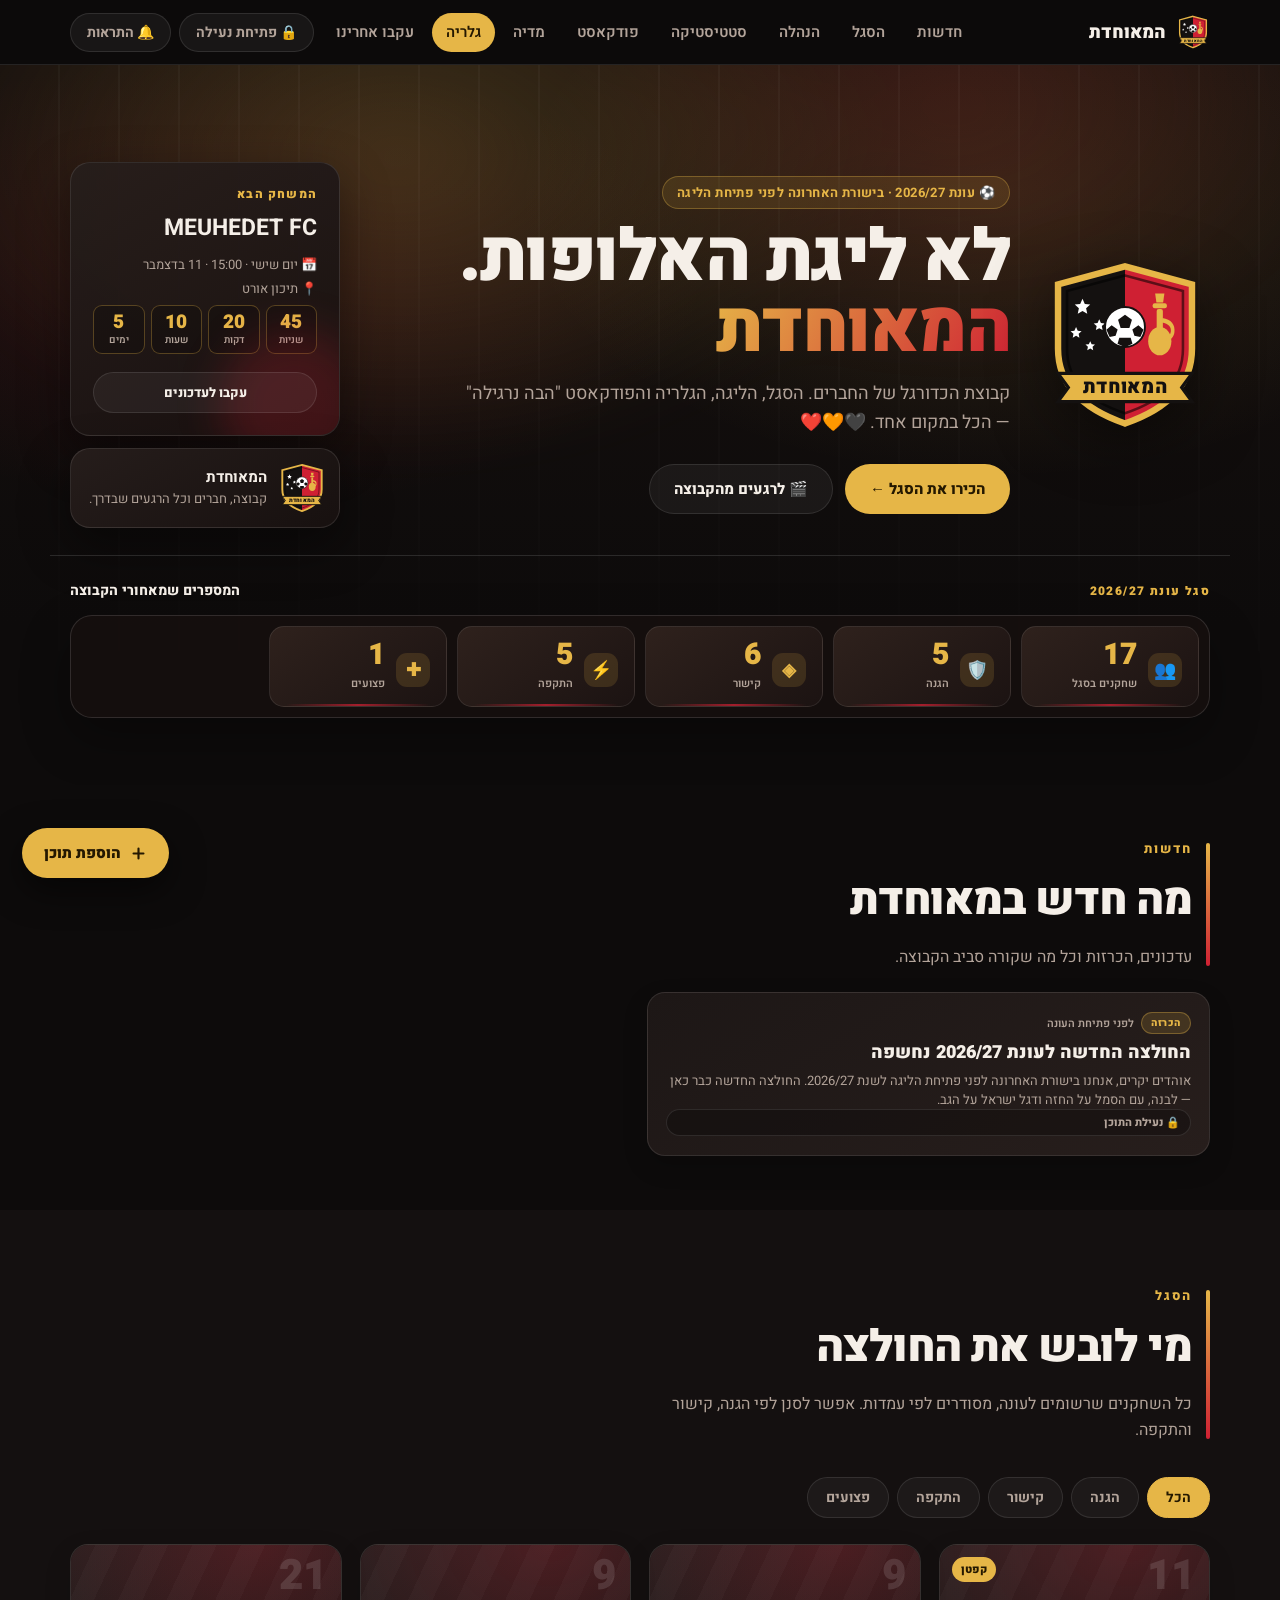
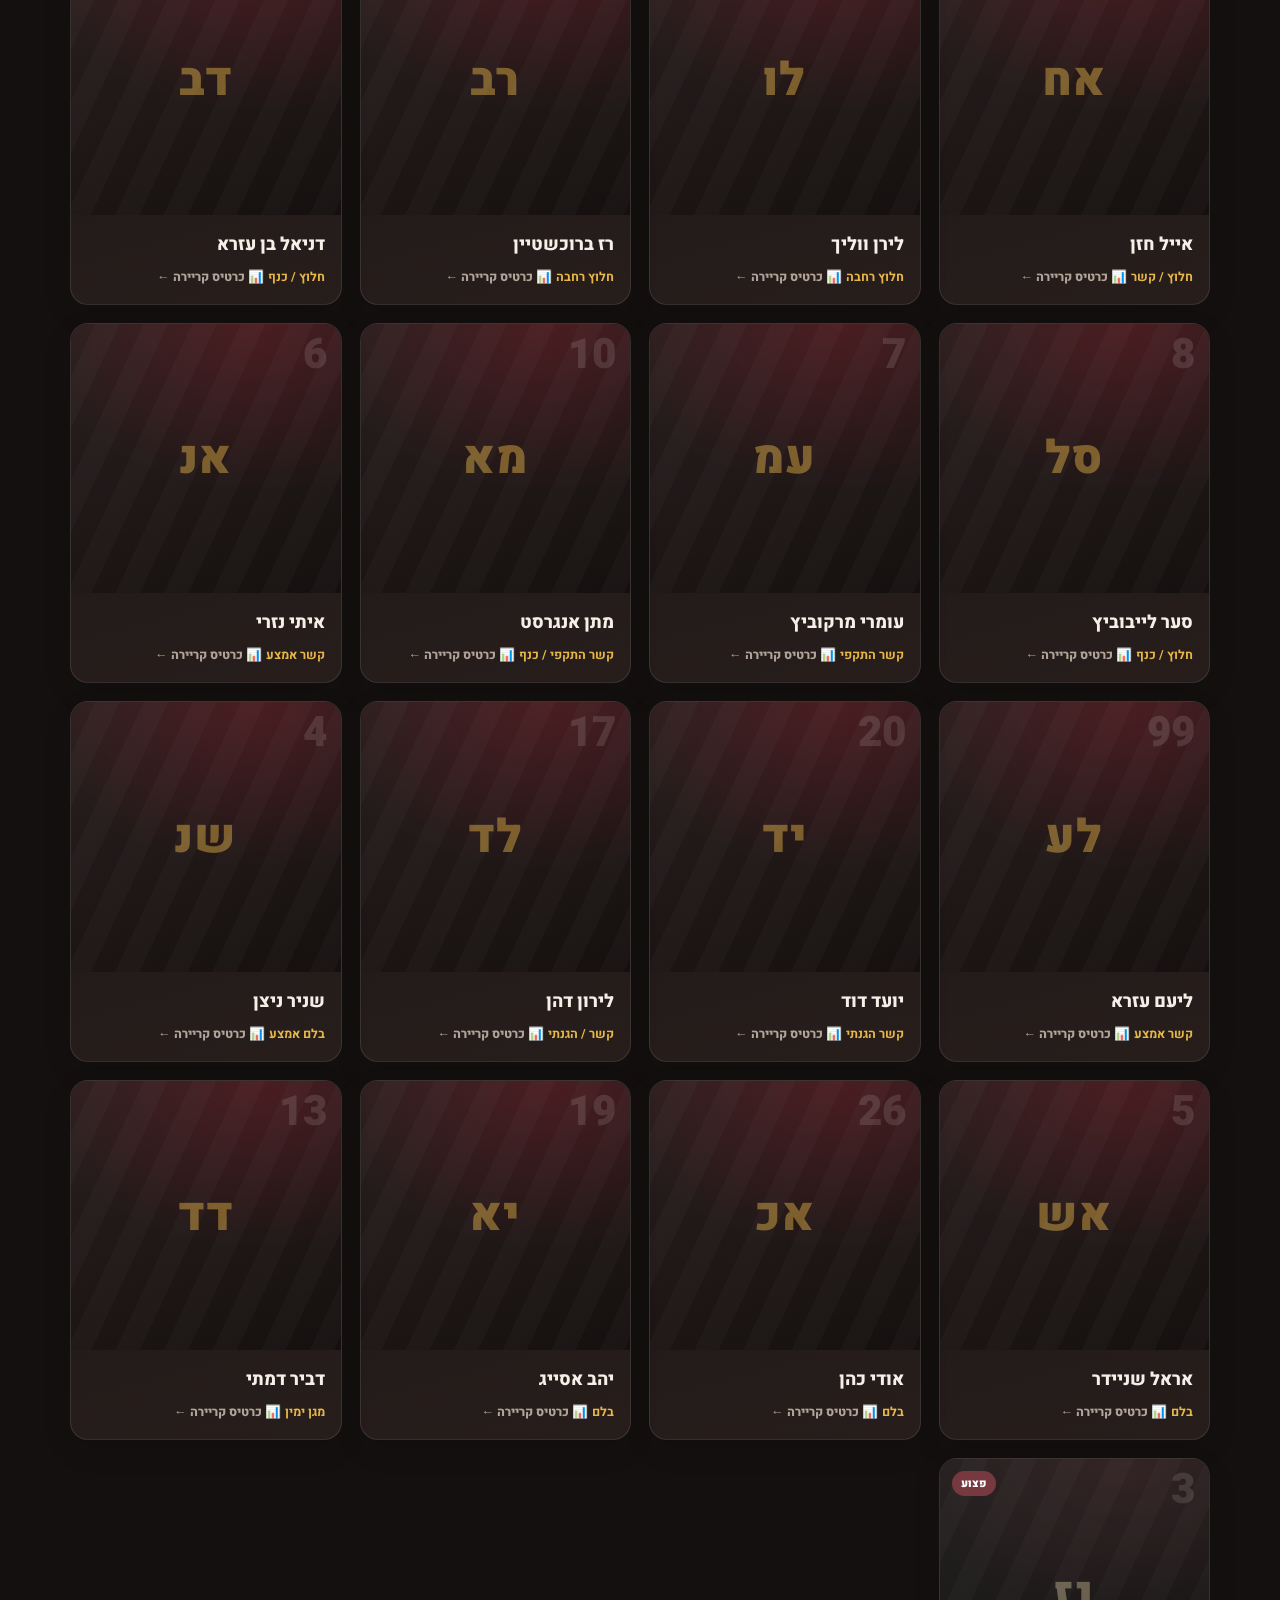
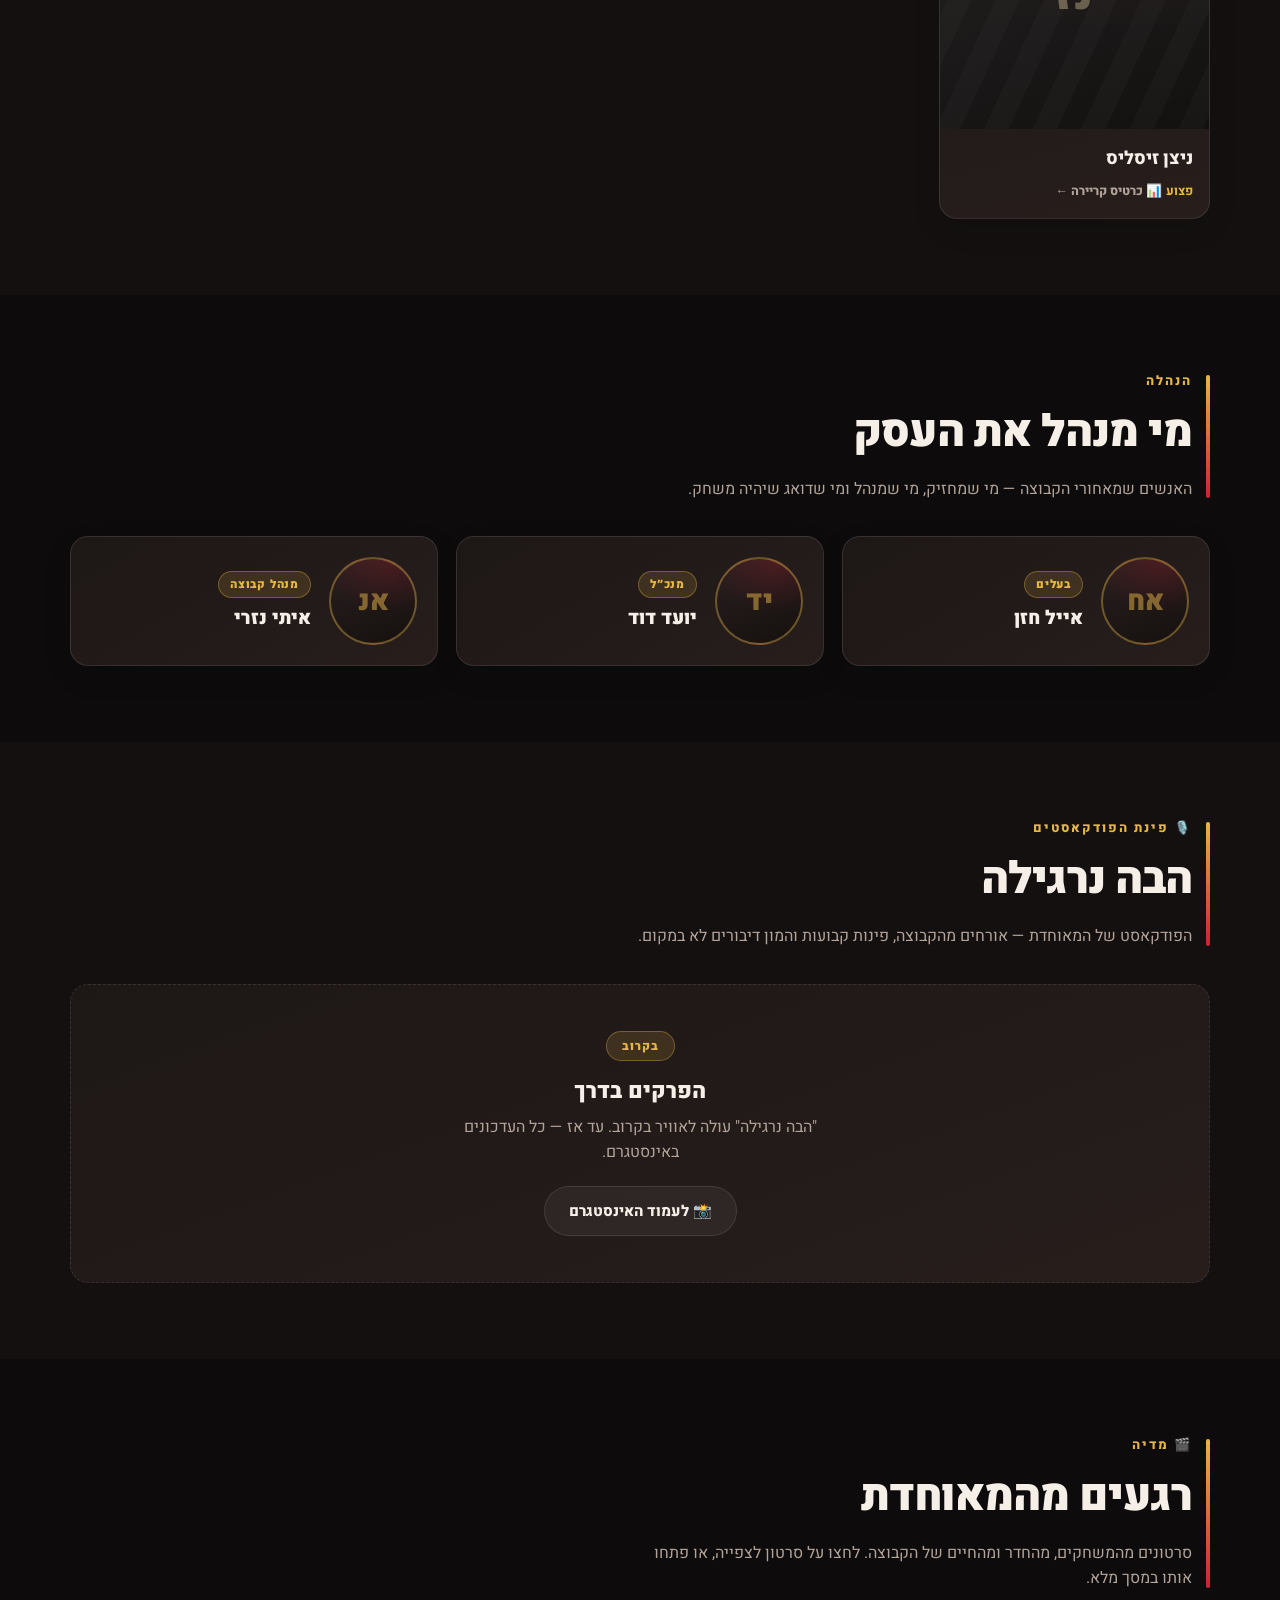
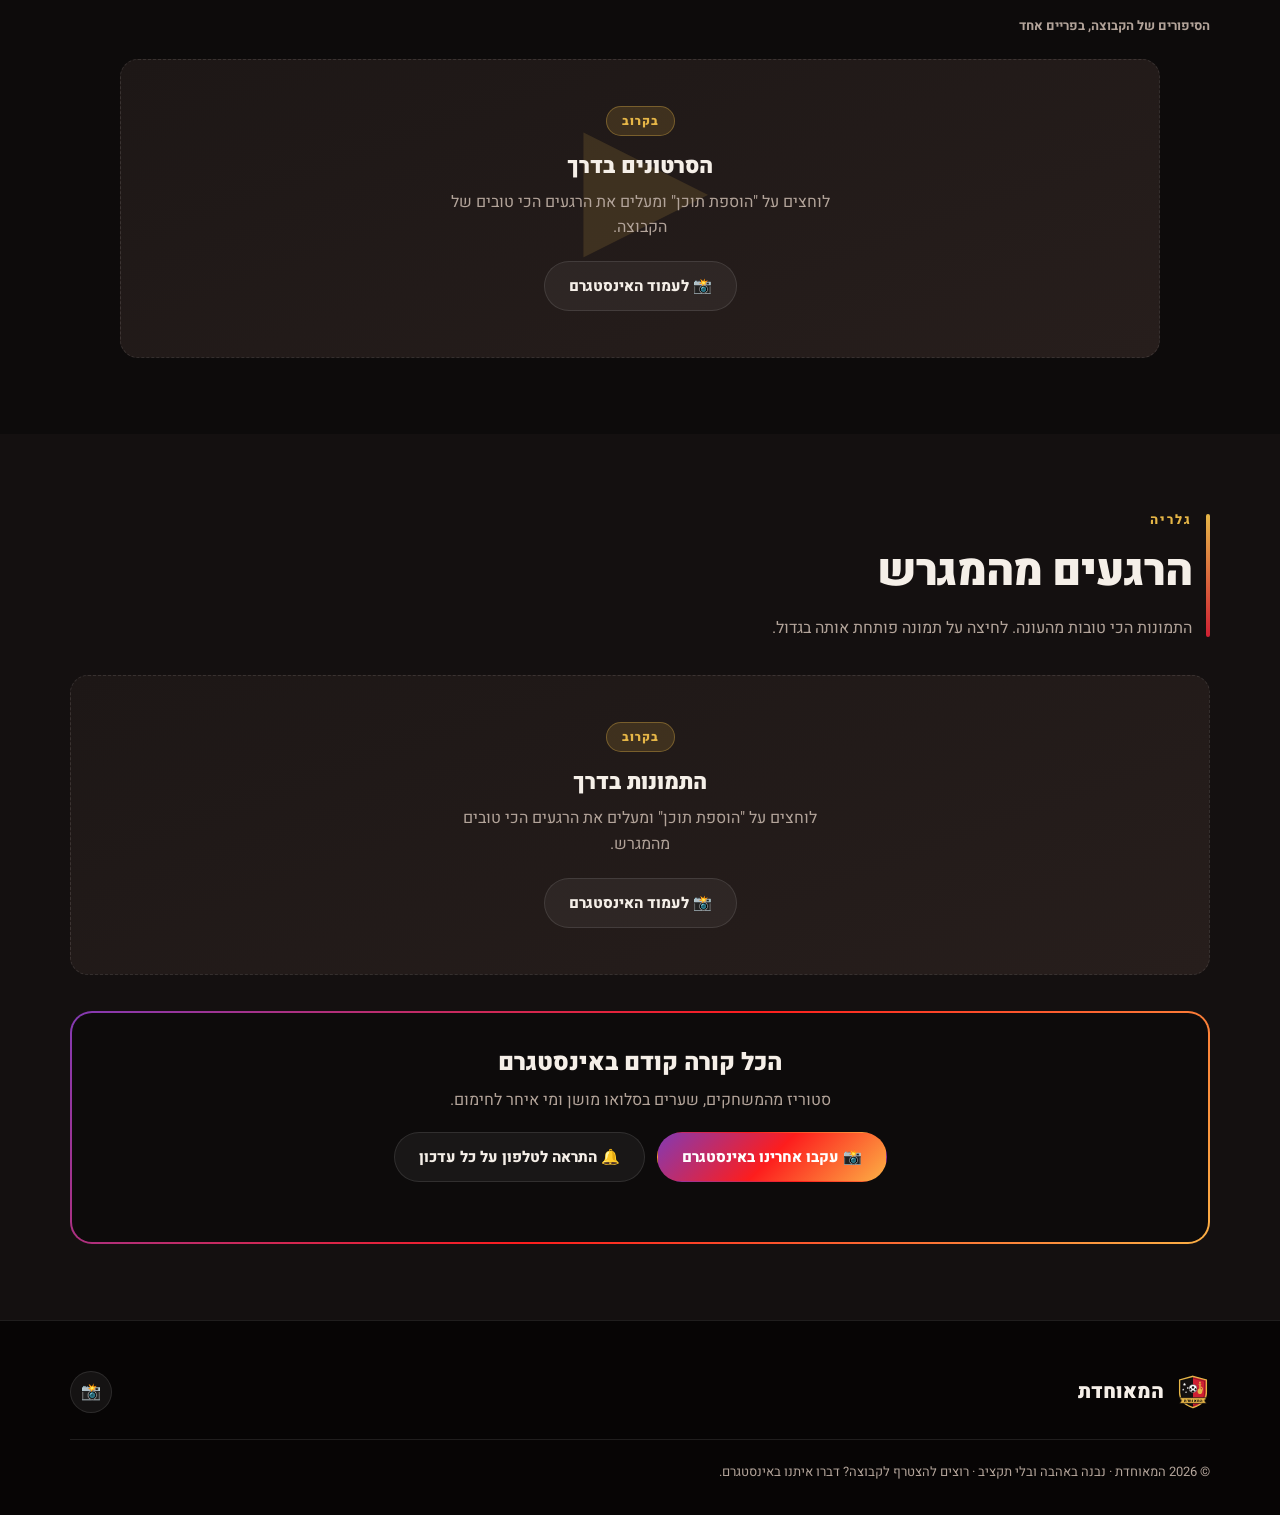
==== commit 2a007091: "התראות לטלפון על תוכן חדש דרך ntfy.sh כפתור "🔔 התראות" עם הסבר הרשמה, ושליחת התראה בפרסום חדשות, פרק" ====
--- a/index.html
+++ b/index.html
@@ -2398,6 +2398,76 @@
       .lock-btn.unlocked {
         color: var(--team-1);
         border-color: color-mix(in srgb, var(--team-1) 45%, transparent);
+      }
+      /* ===== התראות לטלפון ===== */
+      #notifyBtn[hidden],
+      #notifyBtn2[hidden],
+      .notify-toggle[hidden] {
+        display: none !important;
+      }
+      #notifyBtn2 {
+        margin-inline-start: 8px;
+      }
+      .notify-body {
+        font-size: 14.5px;
+        line-height: 1.6;
+      }
+      .notify-lead {
+        margin: 0 0 16px;
+        color: var(--txt-dim);
+      }
+      .notify-steps {
+        margin: 0 0 16px;
+        padding-inline-start: 22px;
+        display: grid;
+        gap: 18px;
+      }
+      .notify-row {
+        display: flex;
+        flex-wrap: wrap;
+        gap: 8px;
+        margin-top: 8px;
+      }
+      .notify-row .chip {
+        text-decoration: none;
+      }
+      .notify-hint {
+        margin: 10px 0 0;
+        font-size: 13px;
+        color: var(--txt-dim);
+      }
+      .notify-hint a {
+        color: var(--team-1);
+      }
+      .notify-topic {
+        display: flex;
+        align-items: center;
+        gap: 8px;
+        margin-top: 8px;
+      }
+      .notify-topic code {
+        flex: 1;
+        min-width: 0;
+        overflow-wrap: anywhere;
+        direction: ltr;
+        text-align: left;
+        padding: 8px 12px;
+        border-radius: 10px;
+        border: 1px solid var(--line);
+        background: rgba(255, 255, 255, 0.05);
+        font-size: 13.5px;
+      }
+      .notify-toggle {
+        display: flex;
+        align-items: center;
+        gap: 8px;
+        margin-bottom: 16px;
+        padding: 10px 14px;
+        border-radius: 12px;
+        border: 1px solid var(--line);
+        background: rgba(255, 255, 255, 0.04);
+        font-size: 13.5px;
+        cursor: pointer;
       }
       .locked-box {
         position: relative;
@@ -3760,6 +3830,14 @@
           <a href="#follow">עקבו אחרינו</a>
           <button class="lock-btn" id="unlockBtn" title="פתיחת תוכן נעול באתר">
             🔒 פתיחת נעילה
+          </button>
+          <button
+            class="lock-btn"
+            id="notifyBtn"
+            title="קבלת התראה לטלפון על כל תוכן חדש"
+            hidden
+          >
+            🔔 התראות
           </button>
         </nav>
       </div>
@@ -3980,6 +4058,14 @@
               >
                 📸 עקבו אחרינו באינסטגרם
               </a>
+              <button
+                class="btn btn-ghost"
+                id="notifyBtn2"
+                data-notify-open
+                hidden
+              >
+                🔔 התראה לטלפון על כל עדכון
+              </button>
               <div class="ig-embeds" id="igEmbeds"></div>
             </div>
           </div>
@@ -4004,6 +4090,67 @@
         </div>
       </div>
     </footer>
+
+    <!-- ===== הרשמה להתראות ===== -->
+    <div class="sheet" id="notifySheet">
+      <div class="sheet-box">
+        <div class="sheet-top">
+          <h2>🔔 התראות לטלפון</h2>
+          <button class="sheet-x" id="notifyX" aria-label="סגירה">✕</button>
+        </div>
+        <div class="sheet-body notify-body">
+          <p class="notify-lead">
+            כל חדשה, פרק, סרטון או תמונה חדשה באתר מגיעים אליכם כהתראה
+            בטלפון, בלי הרשמה ובלי מייל. ההתראות עוברות דרך האפליקציה החינמית
+            <b>ntfy</b>.
+          </p>
+          <ol class="notify-steps">
+            <li>
+              <b>מתקינים את ntfy</b>
+              <div class="notify-row">
+                <a
+                  class="chip"
+                  href="https://play.google.com/store/apps/details?id=io.heckel.ntfy"
+                  target="_blank"
+                  rel="noopener"
+                  >🤖 אנדרואיד</a
+                >
+                <a
+                  class="chip"
+                  href="https://apps.apple.com/app/ntfy/id1625396347"
+                  target="_blank"
+                  rel="noopener"
+                  >🍎 אייפון</a
+                >
+              </div>
+            </li>
+            <li>
+              <b>נרשמים לערוץ של הקבוצה</b>
+              <div class="notify-row">
+                <a class="btn btn-main" id="notifySubscribe" href="#"
+                  >🔔 הרשמה בלחיצה</a
+                >
+              </div>
+              <p class="notify-hint">
+                אם הלחיצה לא פתחה את האפליקציה: לוחצים בה על ➕ ומדביקים את שם
+                הערוץ:
+              </p>
+              <div class="notify-topic">
+                <code id="notifyTopic"></code>
+                <button class="chip" id="notifyCopy">העתקה</button>
+              </div>
+            </li>
+          </ol>
+          <p class="notify-hint">
+            במחשב אפשר גם בלי אפליקציה:
+            <a id="notifyWeb" href="#" target="_blank" rel="noopener"
+              >פותחים את הערוץ בדפדפן</a
+            >
+            ומאשרים התראות.
+          </p>
+        </div>
+      </div>
+    </div>
 
     <!-- ===== פאנל הוספת תוכן ===== -->
     <button class="fab" id="fab" hidden>
@@ -4045,6 +4192,10 @@
         </div>
 
         <div class="sheet-body">
+          <label class="notify-toggle" id="notifyToggle" hidden>
+            <input type="checkbox" id="notifyFans" checked />
+            🔔 לשלוח התראה לטלפונים של האוהדים כשמפרסמים
+          </label>
           <!-- תמונות לגלריה -->
           <div class="form-pane on" id="form-photos">
             <div class="drop" id="drop">
@@ -4354,6 +4505,15 @@
      והיא נשמרת בדפדפן שלו כדי שלא יצטרך להקליד בכל פעם.
      זהו המתג היחיד שצריך לגעת בו אם מישהו יתחיל להשתולל.        */
         editCode: "",
+
+        /* ==== התראות לטלפון ====
+     כל פעם שמתפרסם מהאתר עדכון, פרק, סרטון או תמונות — נשלחת התראה
+     לכל מי שנרשם. ההתראות עוברות דרך ntfy.sh, שירות חינמי בלי הרשמה:
+     האוהדים מתקינים את האפליקציה ntfy (אנדרואיד / אייפון) ונרשמים
+     לנושא הזה בלחיצה על כפתור "🔔 התראות" באתר.
+     topic הוא שם הערוץ. כל מי שיודע אותו יכול גם לשלוח אליו,
+     אז כדאי שיהיה קשה לנחש. ריק = הכפתור לא מופיע ולא נשלחות התראות. */
+        notify: { server: "https://ntfy.sh", topic: "hameuhedet-fc-ee752be3" },
         colors: { main: "#e6b647", second: "#cf2033" }, // זהב ואדום, לפי הסמל
       };
 
@@ -4933,6 +5093,90 @@
       });
       updateUnlockBtn();
 
+      /* ===================== התראות לטלפון =====================
+   שליחה ל-ntfy.sh: בקשת POST אחת עם JSON, בלי שרת משלנו.
+   גוף כמחרוזת (text/plain) כדי שהדפדפן לא ישלח בקשת preflight. */
+      const NOTIFY = {
+        get on() {
+          return !!TEAM.notify?.topic;
+        },
+        get server() {
+          return (TEAM.notify.server || "https://ntfy.sh").replace(/\/+$/, "");
+        },
+        get site() {
+          return /^https?:$/.test(location.protocol)
+            ? location.origin + "/"
+            : "https://hameuhedet.com/";
+        },
+        get webUrl() {
+          return `${this.server}/${TEAM.notify.topic}`;
+        },
+        /* בטלפון — קישור שפותח ישר את אפליקציית ntfy על הערוץ */
+        get appUrl() {
+          return /Android|iPhone|iPad|iPod/i.test(navigator.userAgent)
+            ? `ntfy://${this.server.replace(/^https?:\/\//, "")}/${TEAM.notify.topic}`
+            : this.webUrl;
+        },
+
+        /* לא זורקת שגיאה אף פעם — התראה שנכשלה לא אמורה לעצור פרסום */
+        async send({ title, message, tags = [], section = "", image = "" }) {
+          if (!this.on || $("#notifyFans")?.checked === false) return false;
+          try {
+            const r = await fetch(this.server, {
+              method: "POST",
+              body: JSON.stringify({
+                topic: TEAM.notify.topic,
+                title: `${TEAM.name} · ${title}`,
+                message,
+                tags,
+                click: this.site + (section ? "#" + section : ""),
+                ...(image ? { attach: image } : {}),
+              }),
+            });
+            return r.ok;
+          } catch {
+            return false;
+          }
+        },
+      };
+
+      /* תוכן נעול — לא חושפים את הכותרת בהתראה, בדיוק כמו באתר */
+      const notifyText = (doc, fallback) =>
+        doc.locked ? "תוכן נעול חדש 🔒 — הפרטים באתר" : fallback;
+
+      if (NOTIFY.on) {
+        const notifySheet = $("#notifySheet");
+        ["#notifyBtn", "#notifyBtn2", "#notifyToggle"].forEach(
+          (sel) => ($(sel).hidden = false),
+        );
+        $("#notifyTopic").textContent = TEAM.notify.topic;
+        $("#notifySubscribe").href = NOTIFY.appUrl;
+        $("#notifyWeb").href = NOTIFY.webUrl;
+
+        const closeNotify = () => notifySheet.classList.remove("on");
+        ["#notifyBtn", "#notifyBtn2"].forEach((sel) =>
+          $(sel).addEventListener("click", () => {
+            closeMobileMenu();
+            notifySheet.classList.add("on");
+          }),
+        );
+        $("#notifyX").addEventListener("click", closeNotify);
+        notifySheet.addEventListener("click", (e) => {
+          if (e.target === notifySheet) closeNotify();
+        });
+        document.addEventListener("keydown", (e) => {
+          if (e.key === "Escape") closeNotify();
+        });
+        $("#notifyCopy").addEventListener("click", async () => {
+          try {
+            await navigator.clipboard.writeText(TEAM.notify.topic);
+            showToast("שם הערוץ הועתק 📋");
+          } catch {
+            prompt("העתיקו את שם הערוץ:", TEAM.notify.topic);
+          }
+        });
+      }
+
       /* בודקת את סיסמת הנעילה בלי לשמור אותה בדפדפן — משמשת לפעולות
    נעילה/פתיחה נקודתיות (טופס הוספה, כפתור הנעילה על כרטיס קיים) */
       function confirmLockPassword() {
@@ -5957,6 +6201,15 @@
               "ok",
             );
             showToast(`${good} תמונות נוספו לגלריה 📸`);
+            NOTIFY.send({
+              title: "תמונות חדשות בגלריה",
+              message:
+                caption ||
+                (good === 1 ? "תמונה חדשה עלתה לגלריה" : `${good} תמונות חדשות עלו לגלריה`),
+              tags: ["camera"],
+              section: "gallery",
+              image: shots[0]?.src,
+            });
             $("#capInput").value = "";
           }
         }
@@ -6195,6 +6448,13 @@
             renderNews();
             setNote($("#newsNote"), "העדכון פורסם והוא כבר בראש העמוד.", "ok");
             showToast("העדכון פורסם בהצלחה 📰");
+            NOTIFY.send({
+              title: doc.locked ? "עדכון חדש" : doc.title,
+              message: notifyText(doc, doc.text || "עדכון חדש באתר"),
+              tags: ["newspaper"],
+              section: "news",
+              image: doc.locked ? "" : doc.image,
+            });
             ["#nTitle", "#nText"].forEach((sel) => ($(sel).value = ""));
             $("#nImg").value = "";
             resetLockFields("n");
@@ -6233,6 +6493,15 @@
             renderPodcast();
             setNote($("#podNote"), "הפרק נוסף לאתר.", "ok");
             showToast("הפרק נוסף בהצלחה 🎙️");
+            NOTIFY.send({
+              title: 'פרק חדש של "הבה נרגילה"',
+              message: notifyText(
+                doc,
+                (doc.n ? `פרק ${doc.n}: ` : "") + doc.title,
+              ),
+              tags: ["studio_microphone"],
+              section: "podcast",
+            });
             ["#pNum", "#pTitle", "#pDesc", "#pEmbed"].forEach(
               (sel) => ($(sel).value = ""),
             );
@@ -6338,6 +6607,13 @@
               "ok",
             );
             showToast("הסרטון נוסף בהצלחה 🎬");
+            NOTIFY.send({
+              title: "סרטון חדש במדיה",
+              message: `${doc.title} · עם ${doc.participants}`,
+              tags: ["clapper"],
+              section: "media",
+              image: doc.poster,
+            });
             ["#mTitle", "#mParticipants"].forEach((sel) => ($(sel).value = ""));
             queueM.innerHTML = "";
             selectedMediaFile = null;
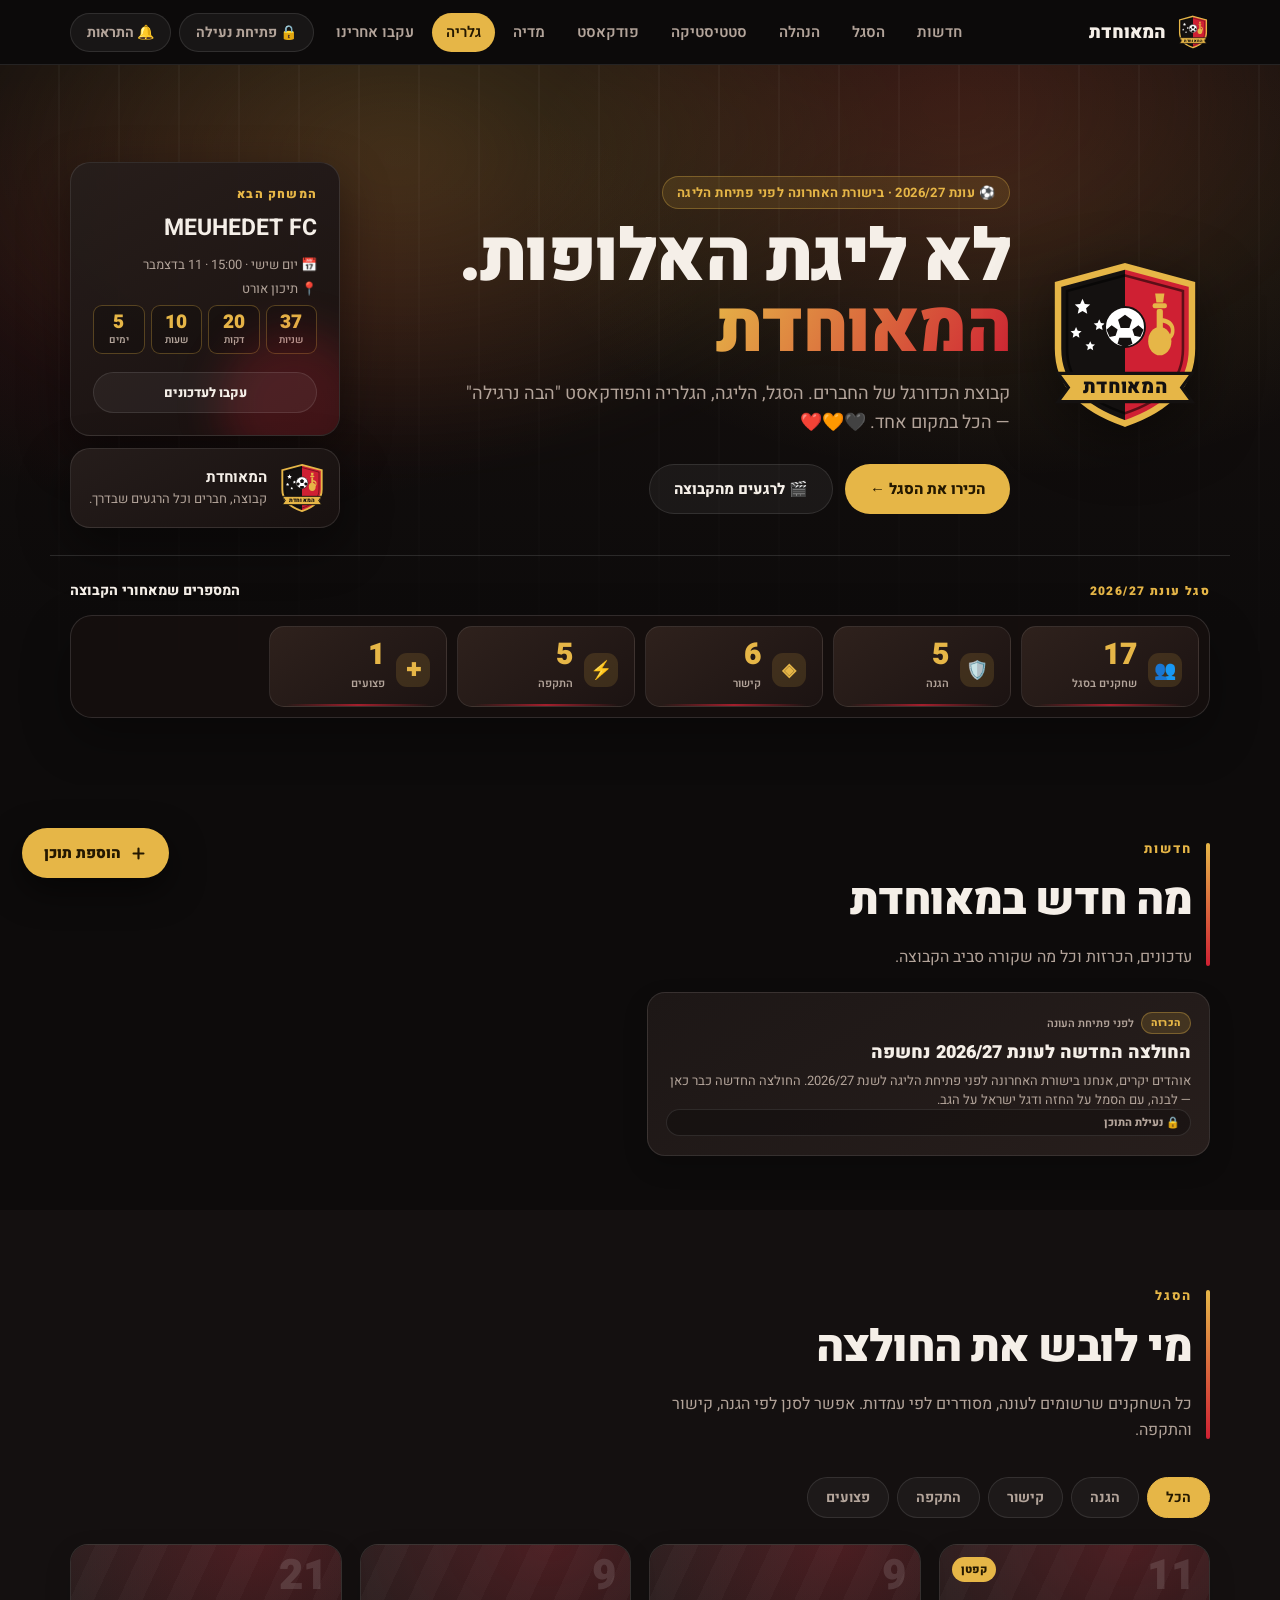
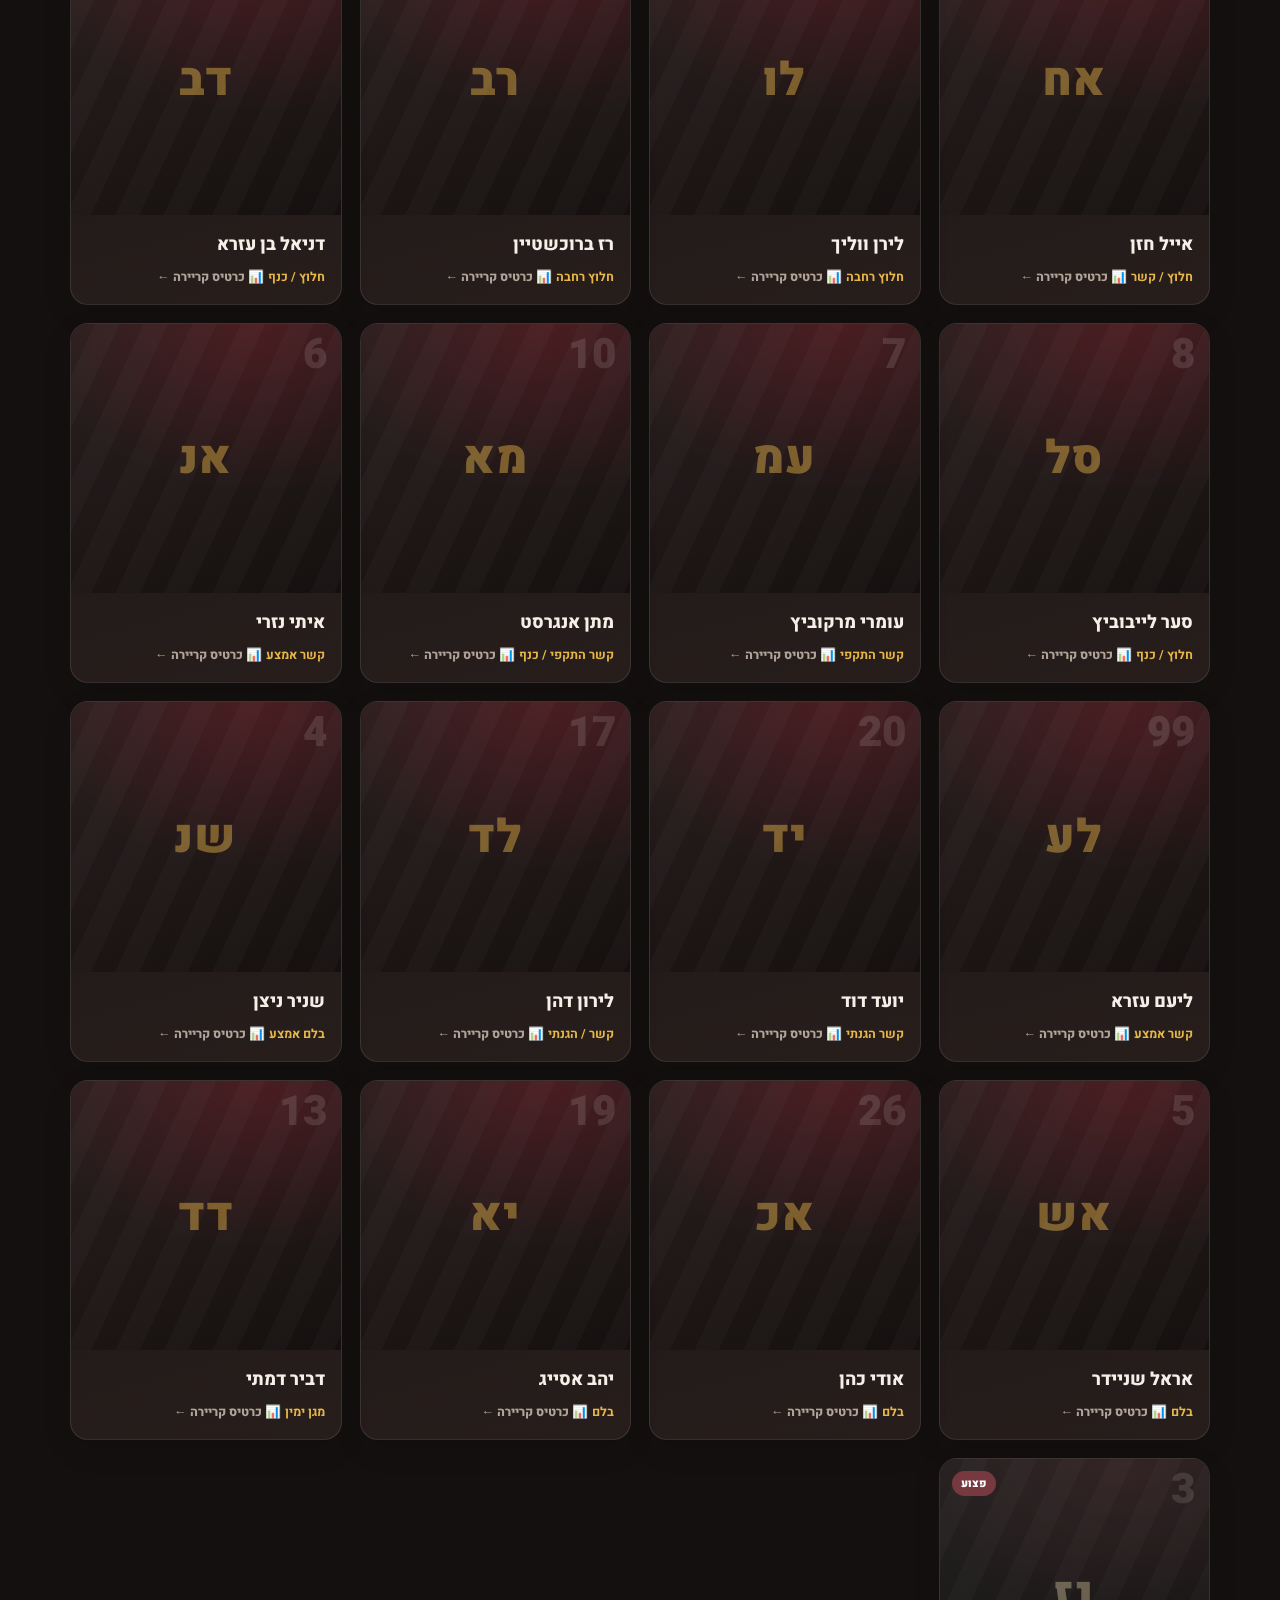
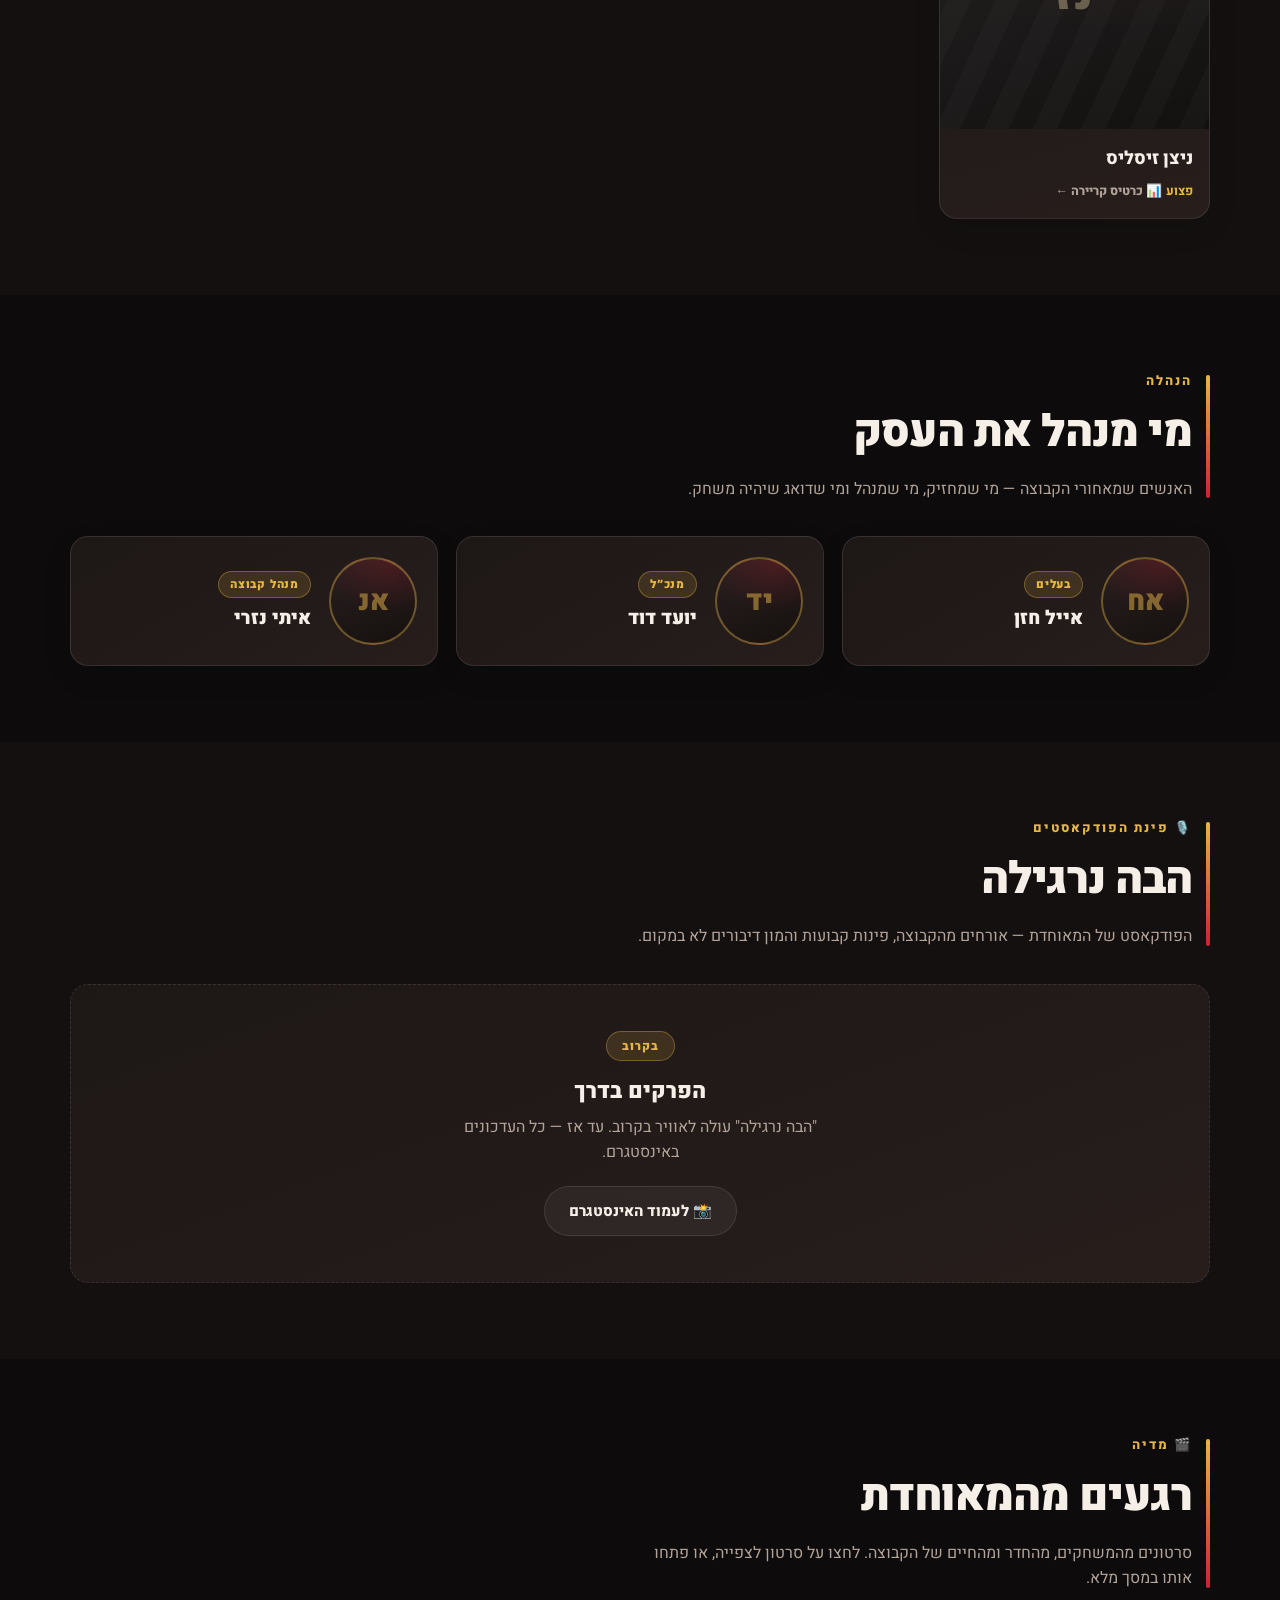
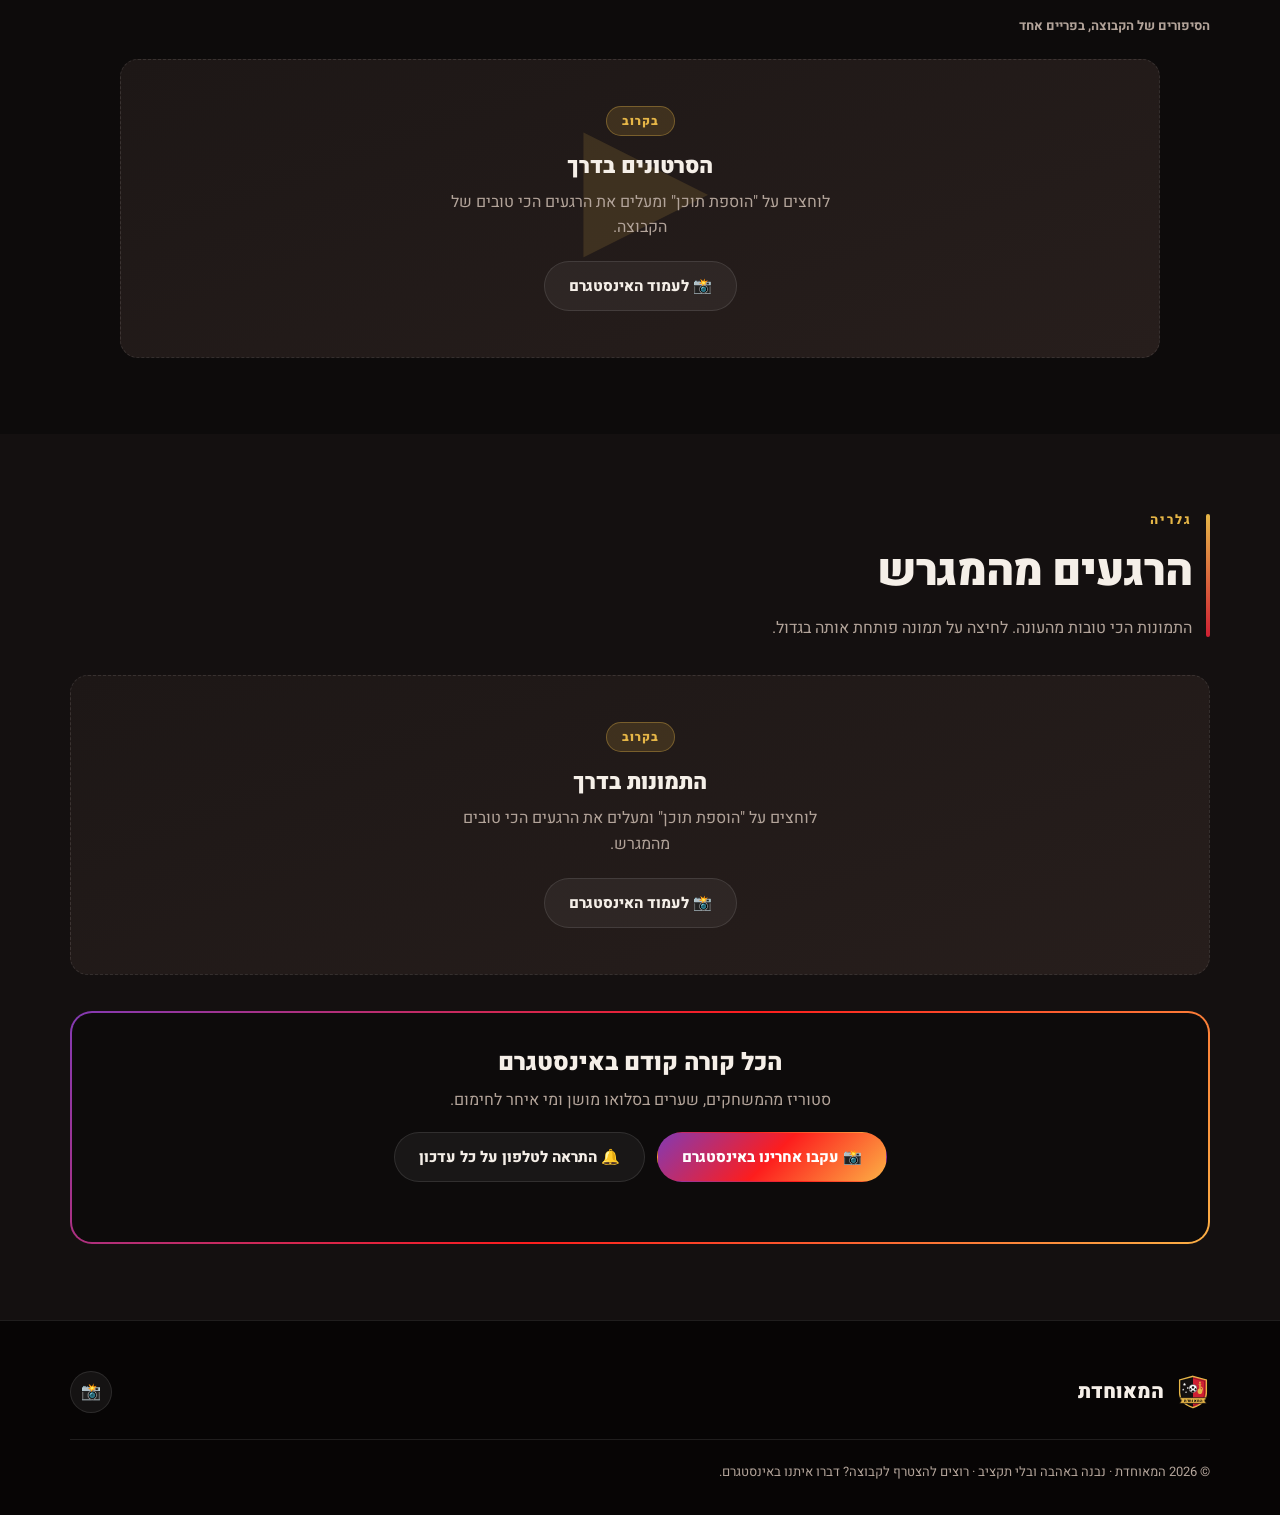
==== commit 1a67675c: "נעילת פאנל ההוספה בקוד עריכה Co-Authored-By: Claude Opus 5.5 <noreply@anthropic.com>" ====
--- a/index.html
+++ b/index.html
@@ -4504,7 +4504,7 @@
      מילוי סיסמה כאן נועל מיד את פאנל ההוספה לכל מי שלא יודע אותה,
      והיא נשמרת בדפדפן שלו כדי שלא יצטרך להקליד בכל פעם.
      זהו המתג היחיד שצריך לגעת בו אם מישהו יתחיל להשתולל.        */
-        editCode: "",
+        editCode: "benny",
 
         /* ==== התראות לטלפון ====
      כל פעם שמתפרסם מהאתר עדכון, פרק, סרטון או תמונות — נשלחת התראה
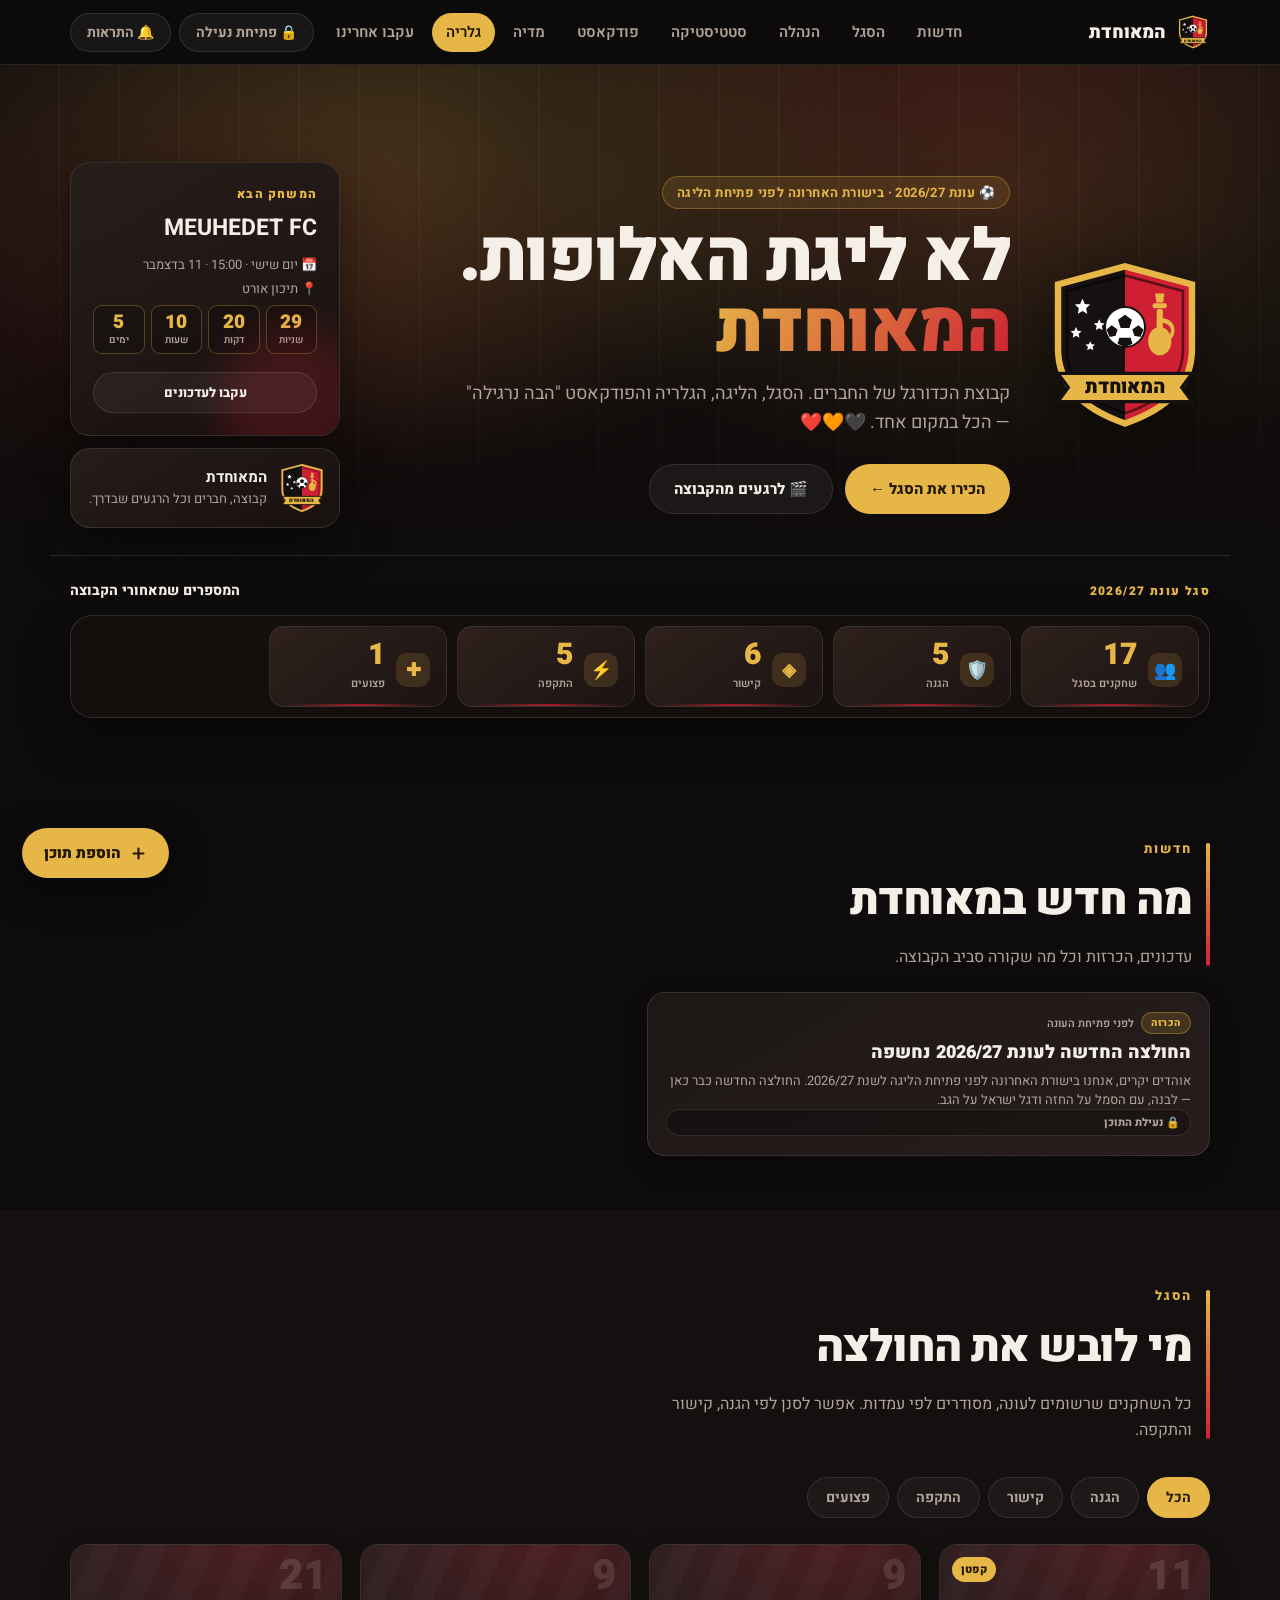
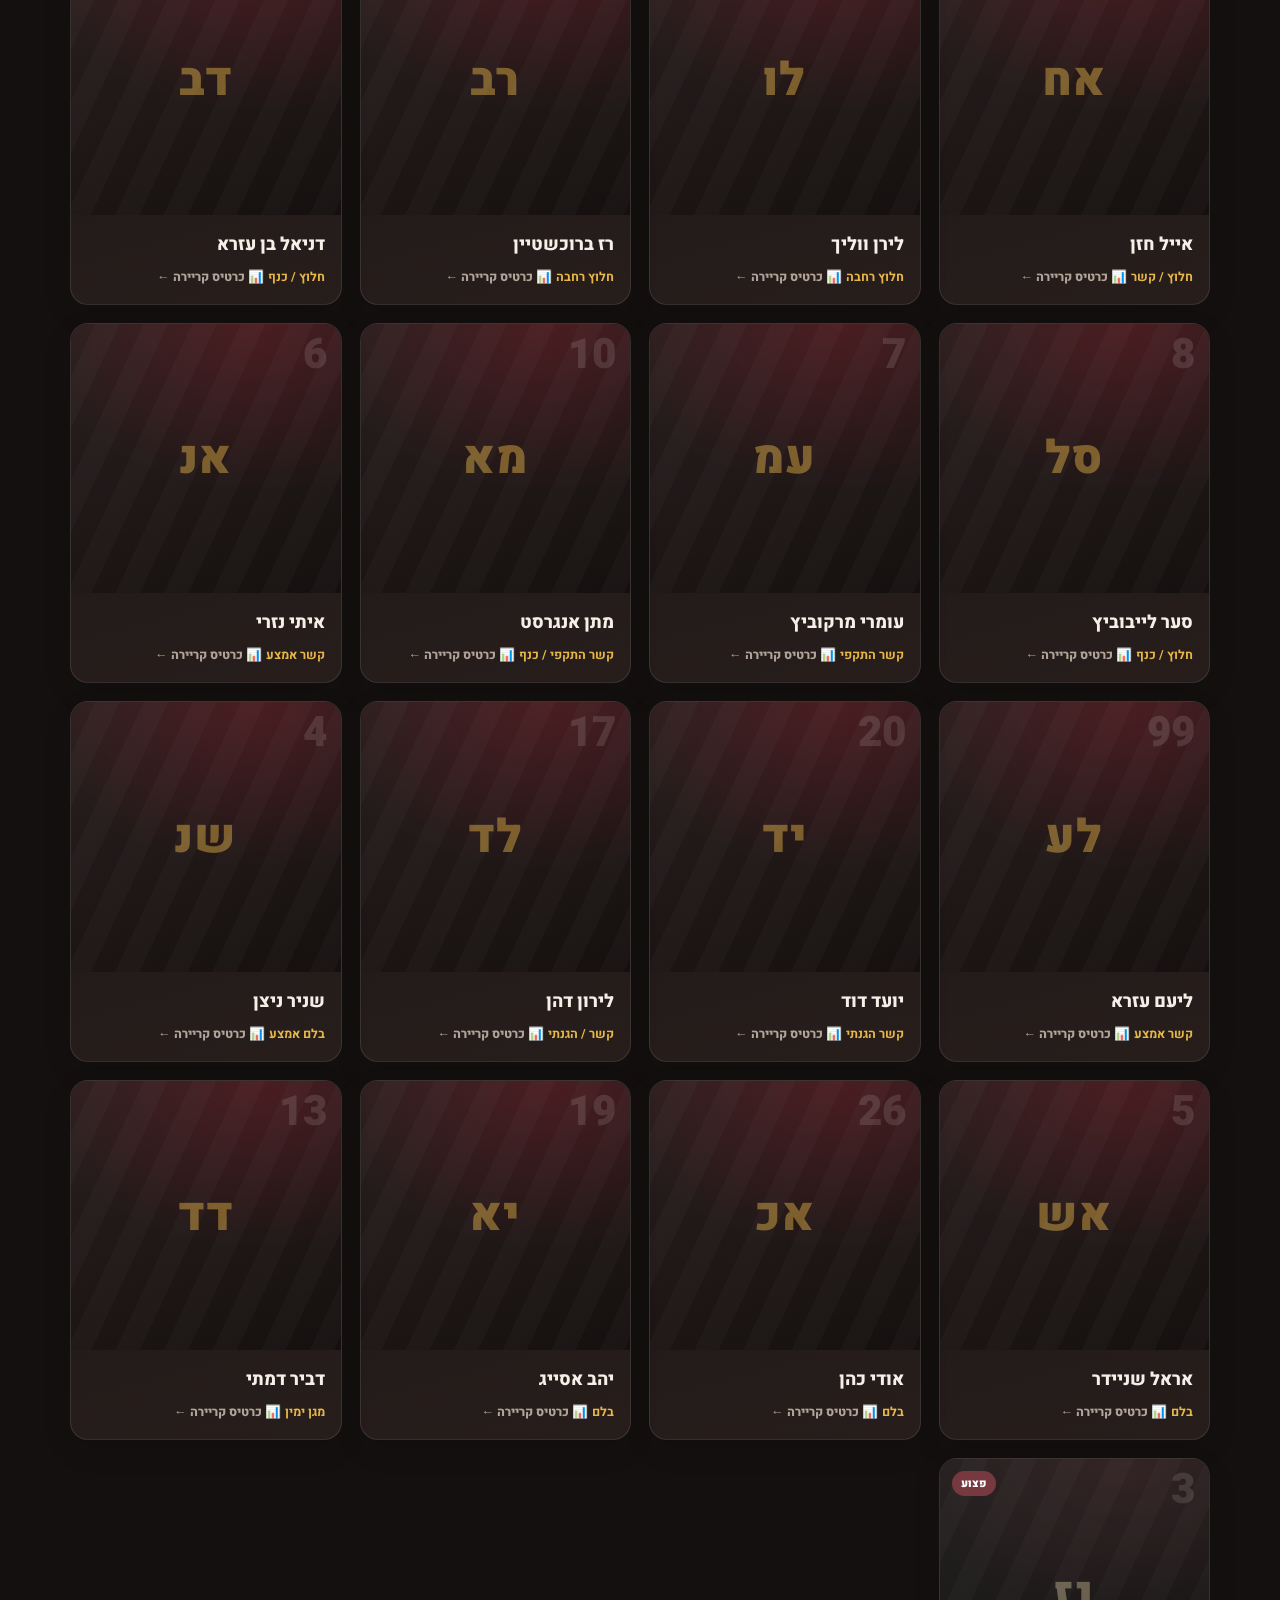
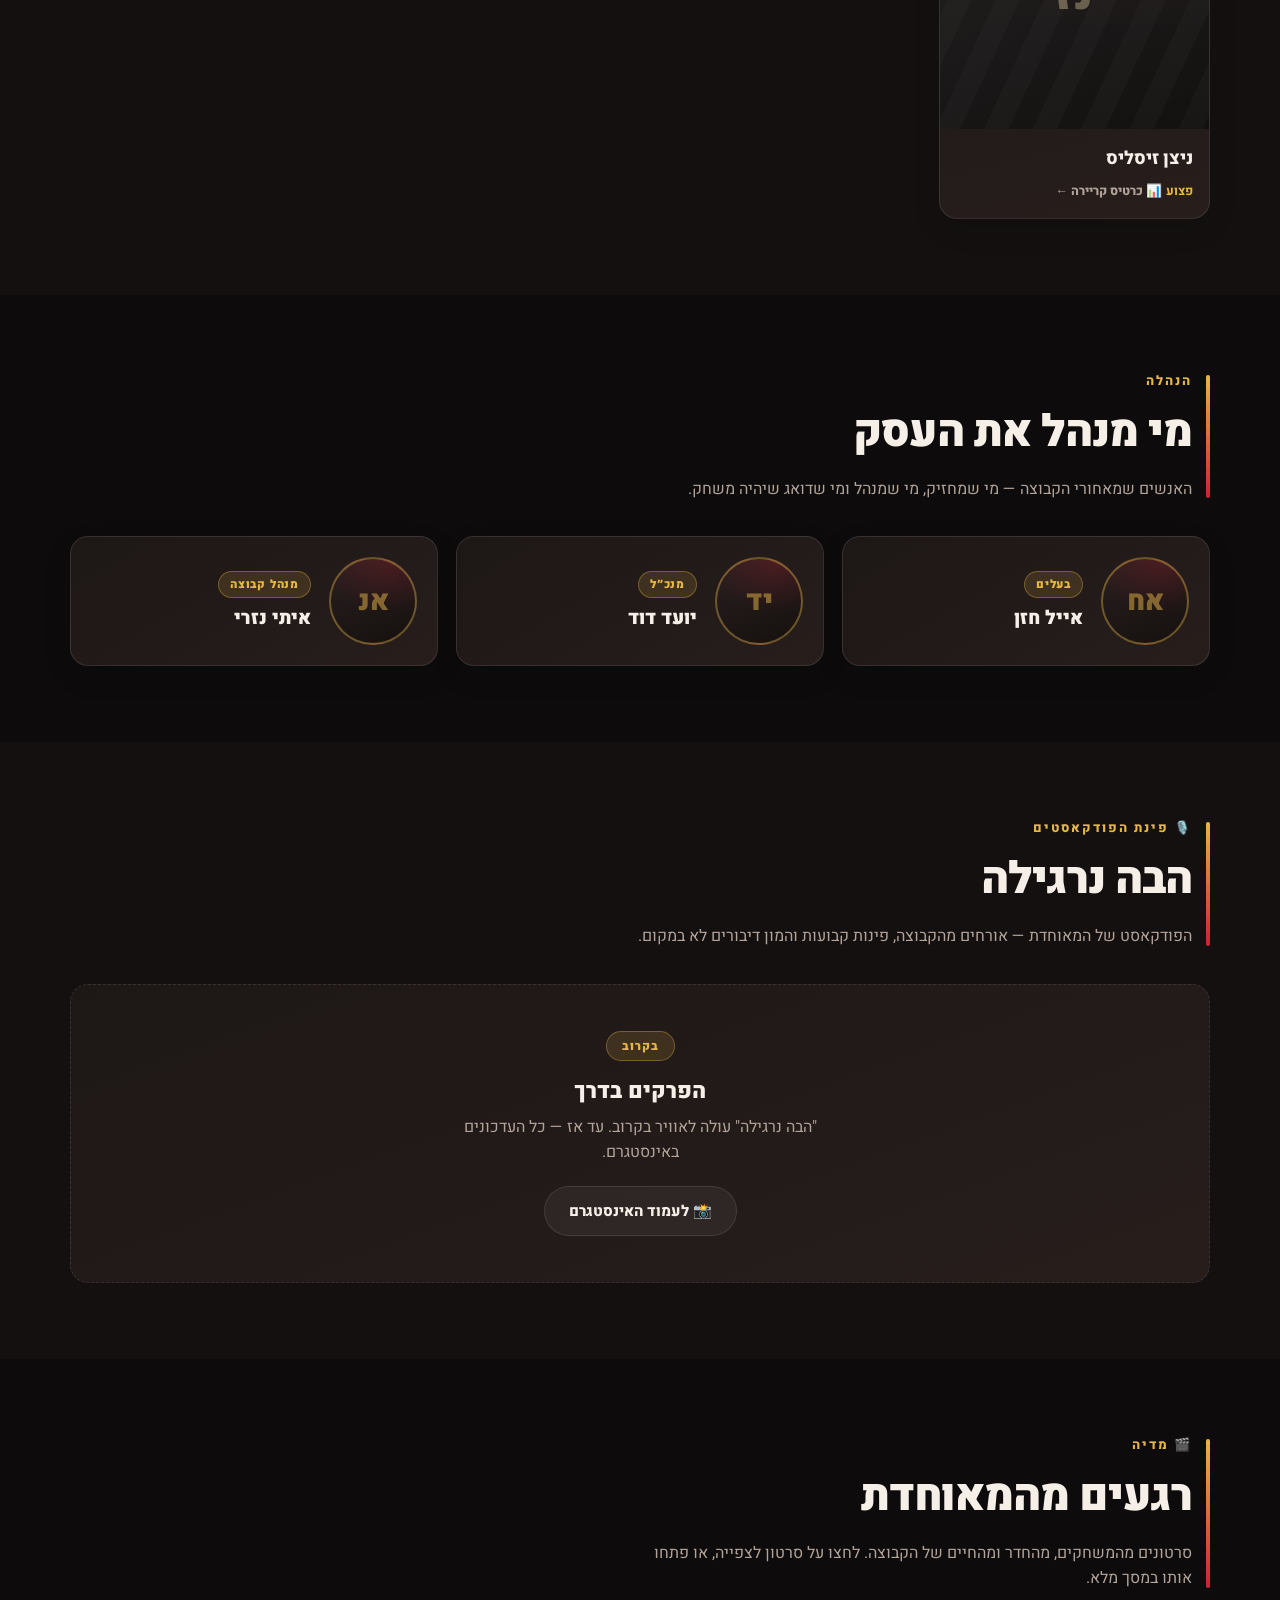
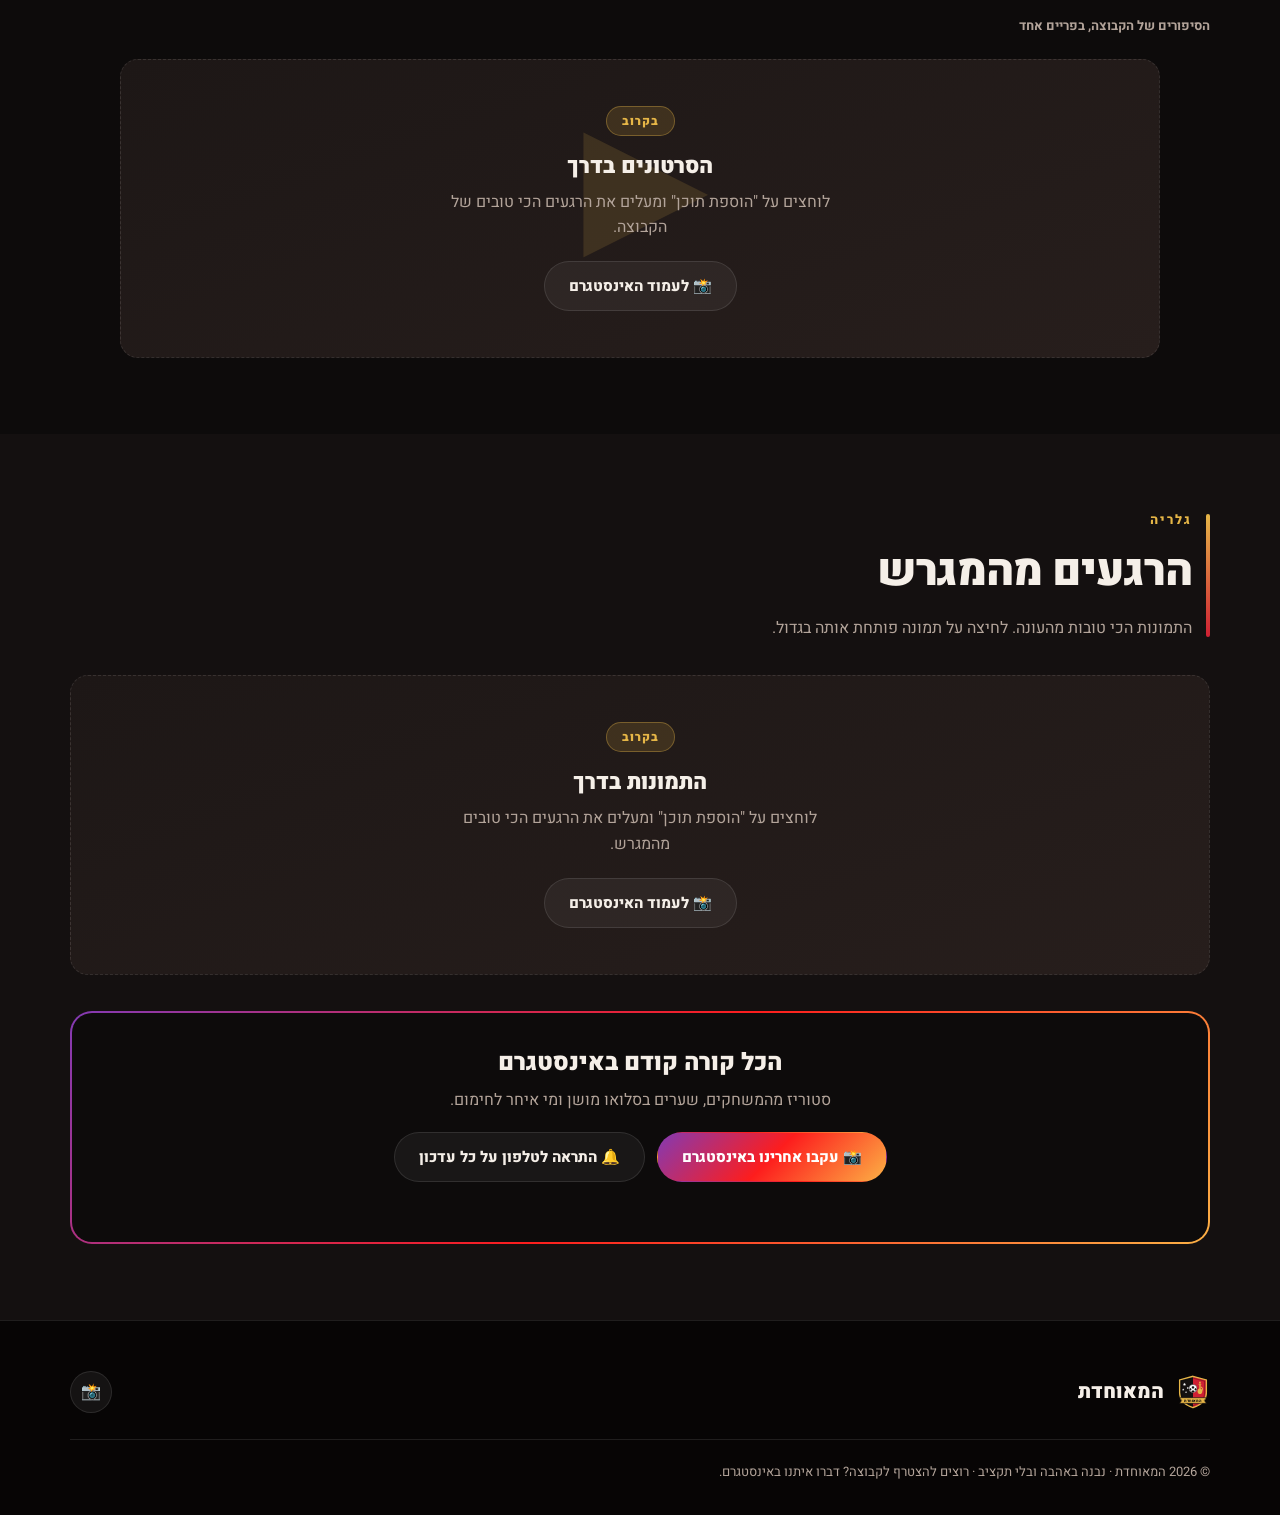
==== commit 8fb24442: "תיקון: שם הקבוצה בסמל הוצג הפוך בטלפון Co-Authored-By: Claude Opus 5.5 <noreply@anthropic.com>" ====
--- a/index.html
+++ b/index.html
@@ -3771,7 +3771,8 @@
           <path d="M55.6 60.4l-1.4 4.6 5.8 2.8 5.8-2.8-1.4-4.6z" />
         </g>
 
-        <!-- סרט הזהב עם השם -->
+        <!-- סרט הזהב עם השם. הטקסט כתוב הפוך בכוונה ומוצג משמאל לימין (bidi-override):
+             ספארי באייפון מתעלם מ-direction="rtl" ב-SVG, כך שזו הדרך היחידה שמוצגת נכון בכל דפדפן -->
         <path
           d="M8 88h104l-8 11 8 11H8l8-11z"
           fill="var(--team-1)"
@@ -3782,14 +3783,15 @@
           x="60"
           y="103.5"
           text-anchor="middle"
-          direction="rtl"
+          direction="ltr"
+          unicode-bidi="bidi-override"
+          xml:lang="he"
           font-family="Heebo, Arial, sans-serif"
           font-size="15"
           font-weight="900"
           fill="#141110"
-          letter-spacing="0.5"
         >
-          המאוחדת
+          תדחואמה
         </text>
       </symbol>
     </svg>
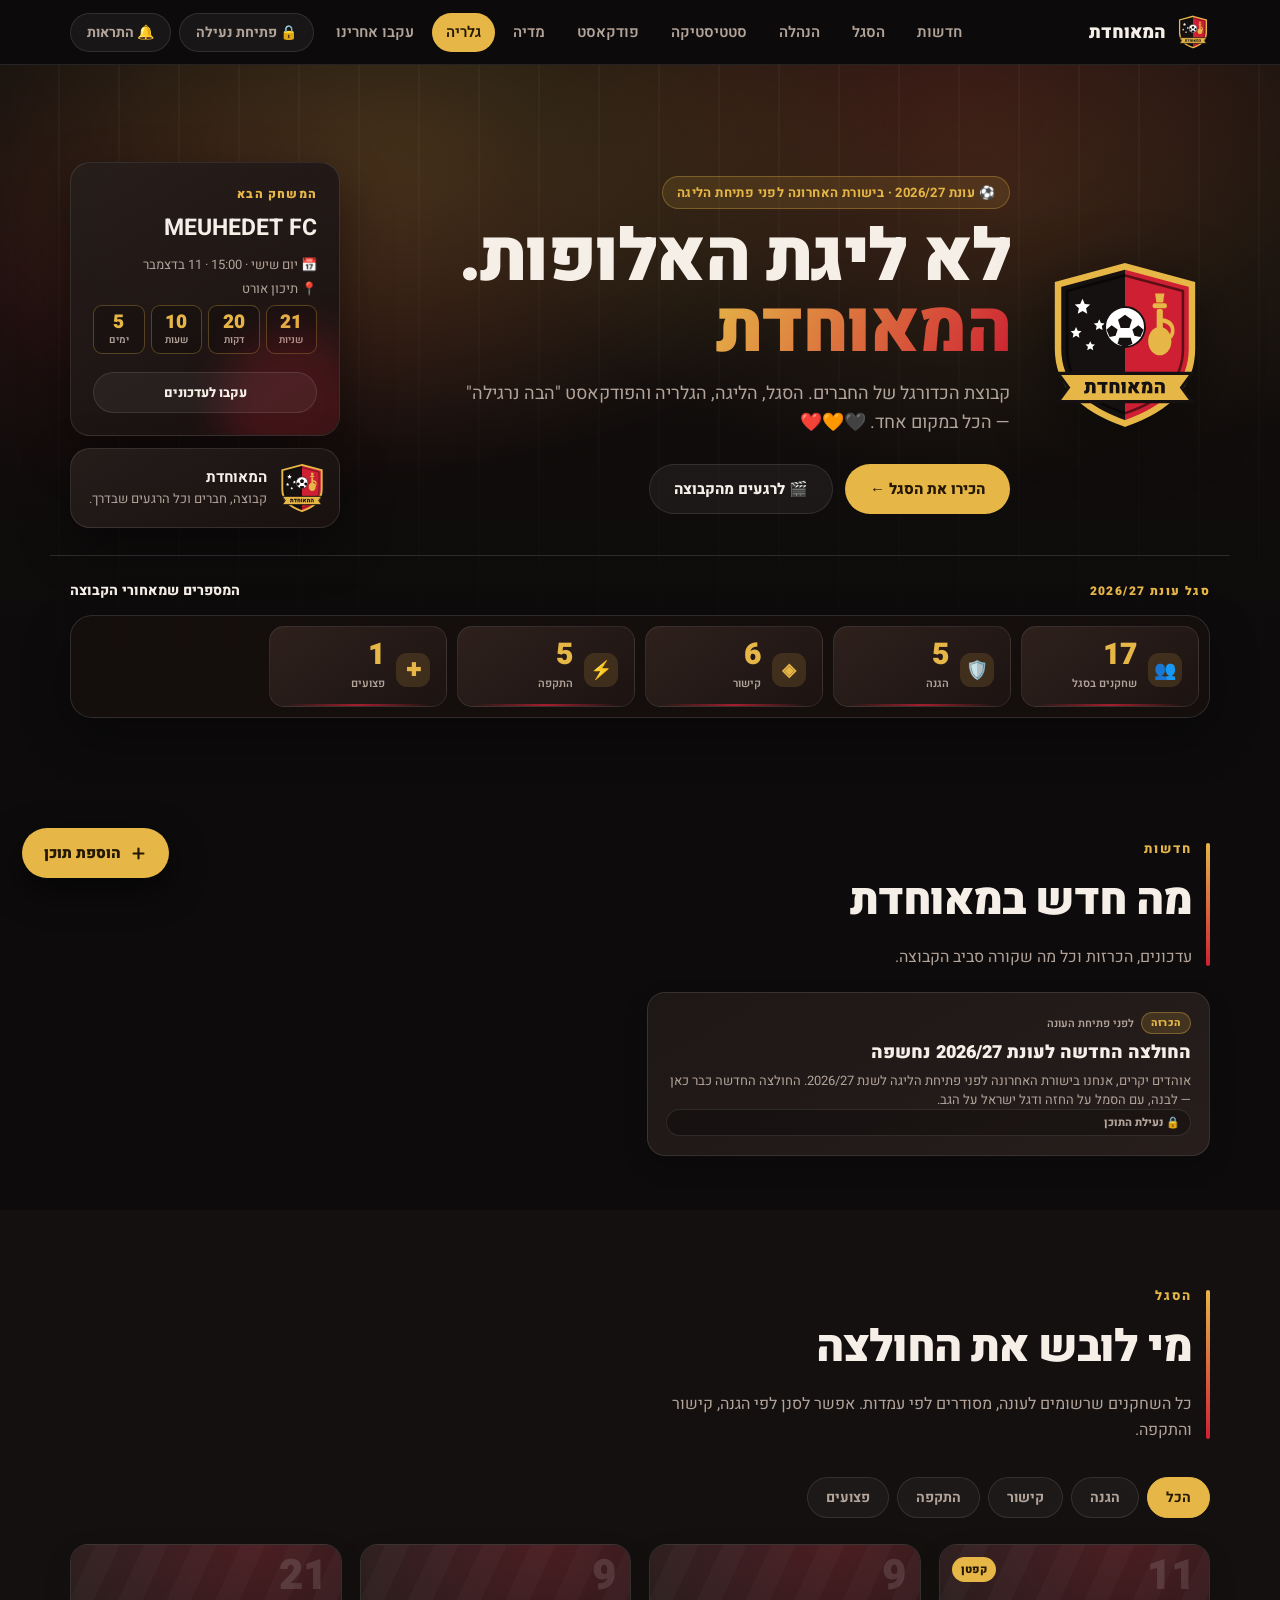
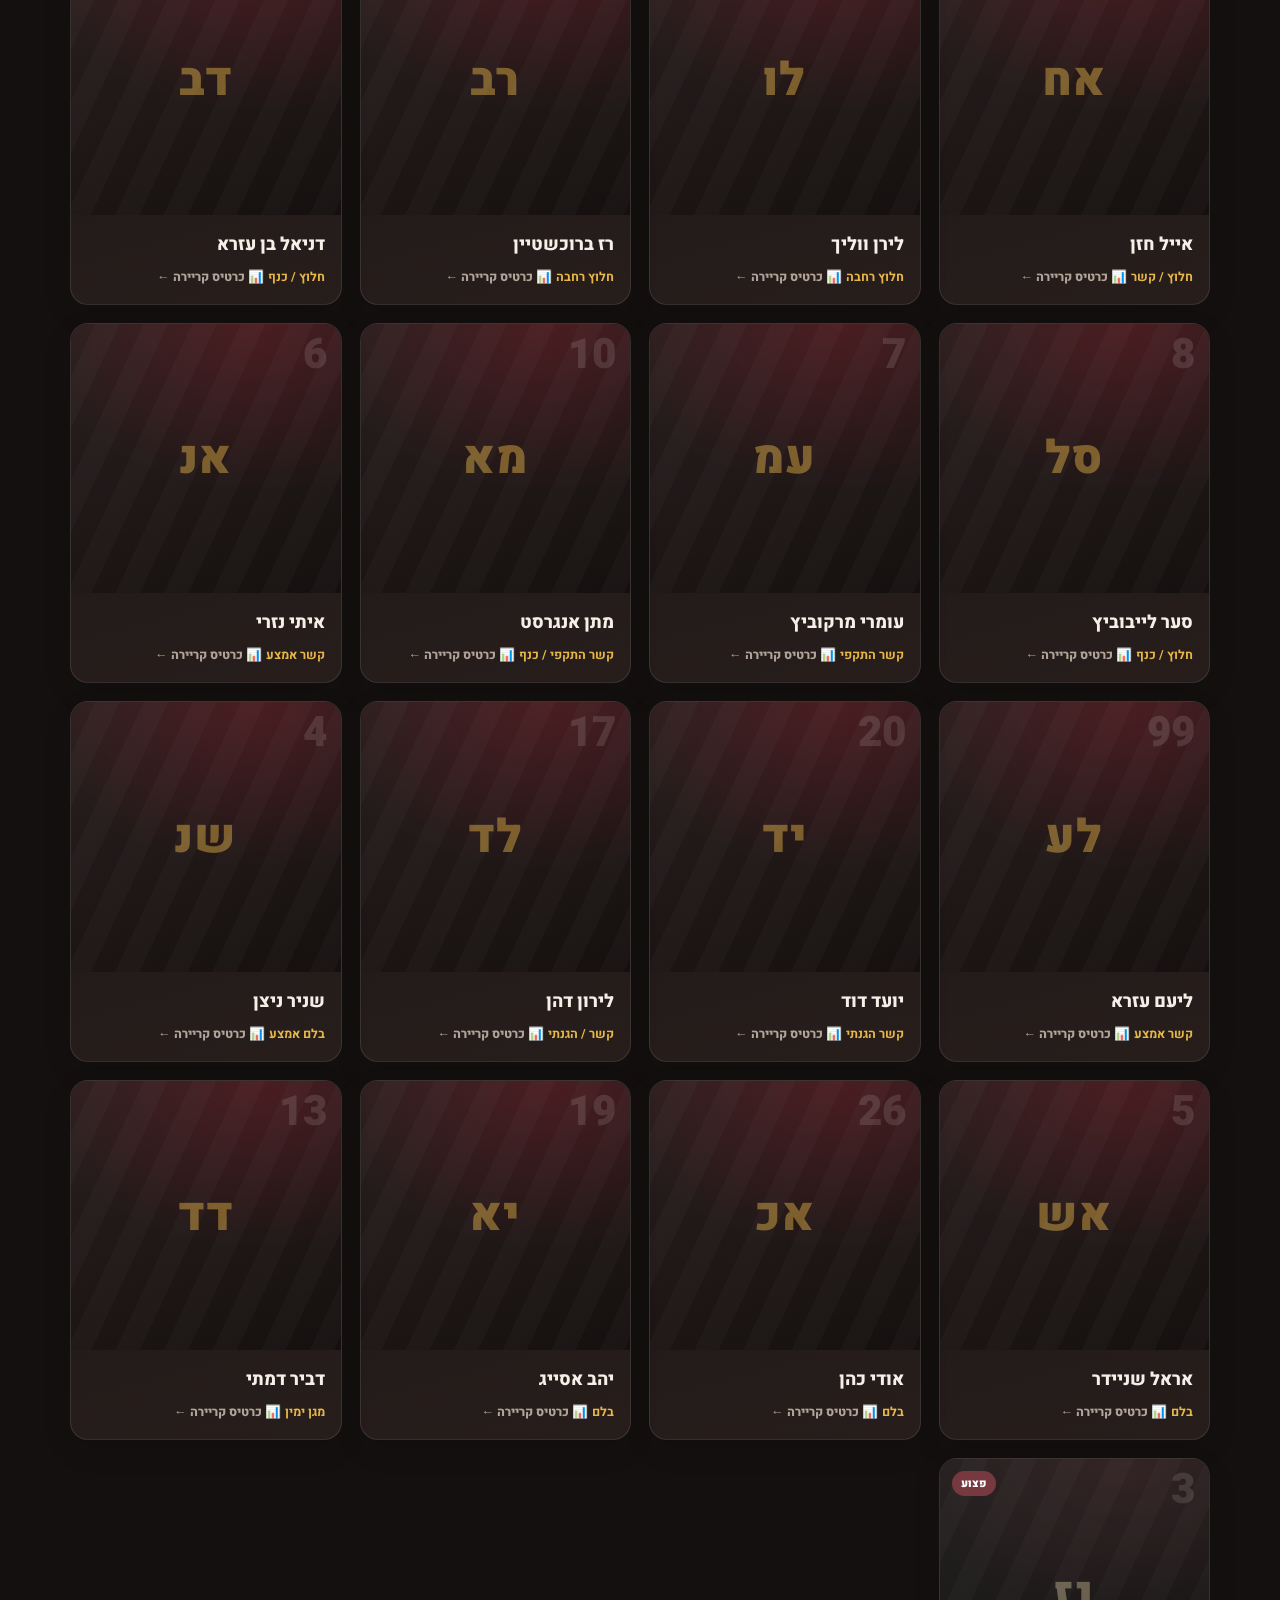
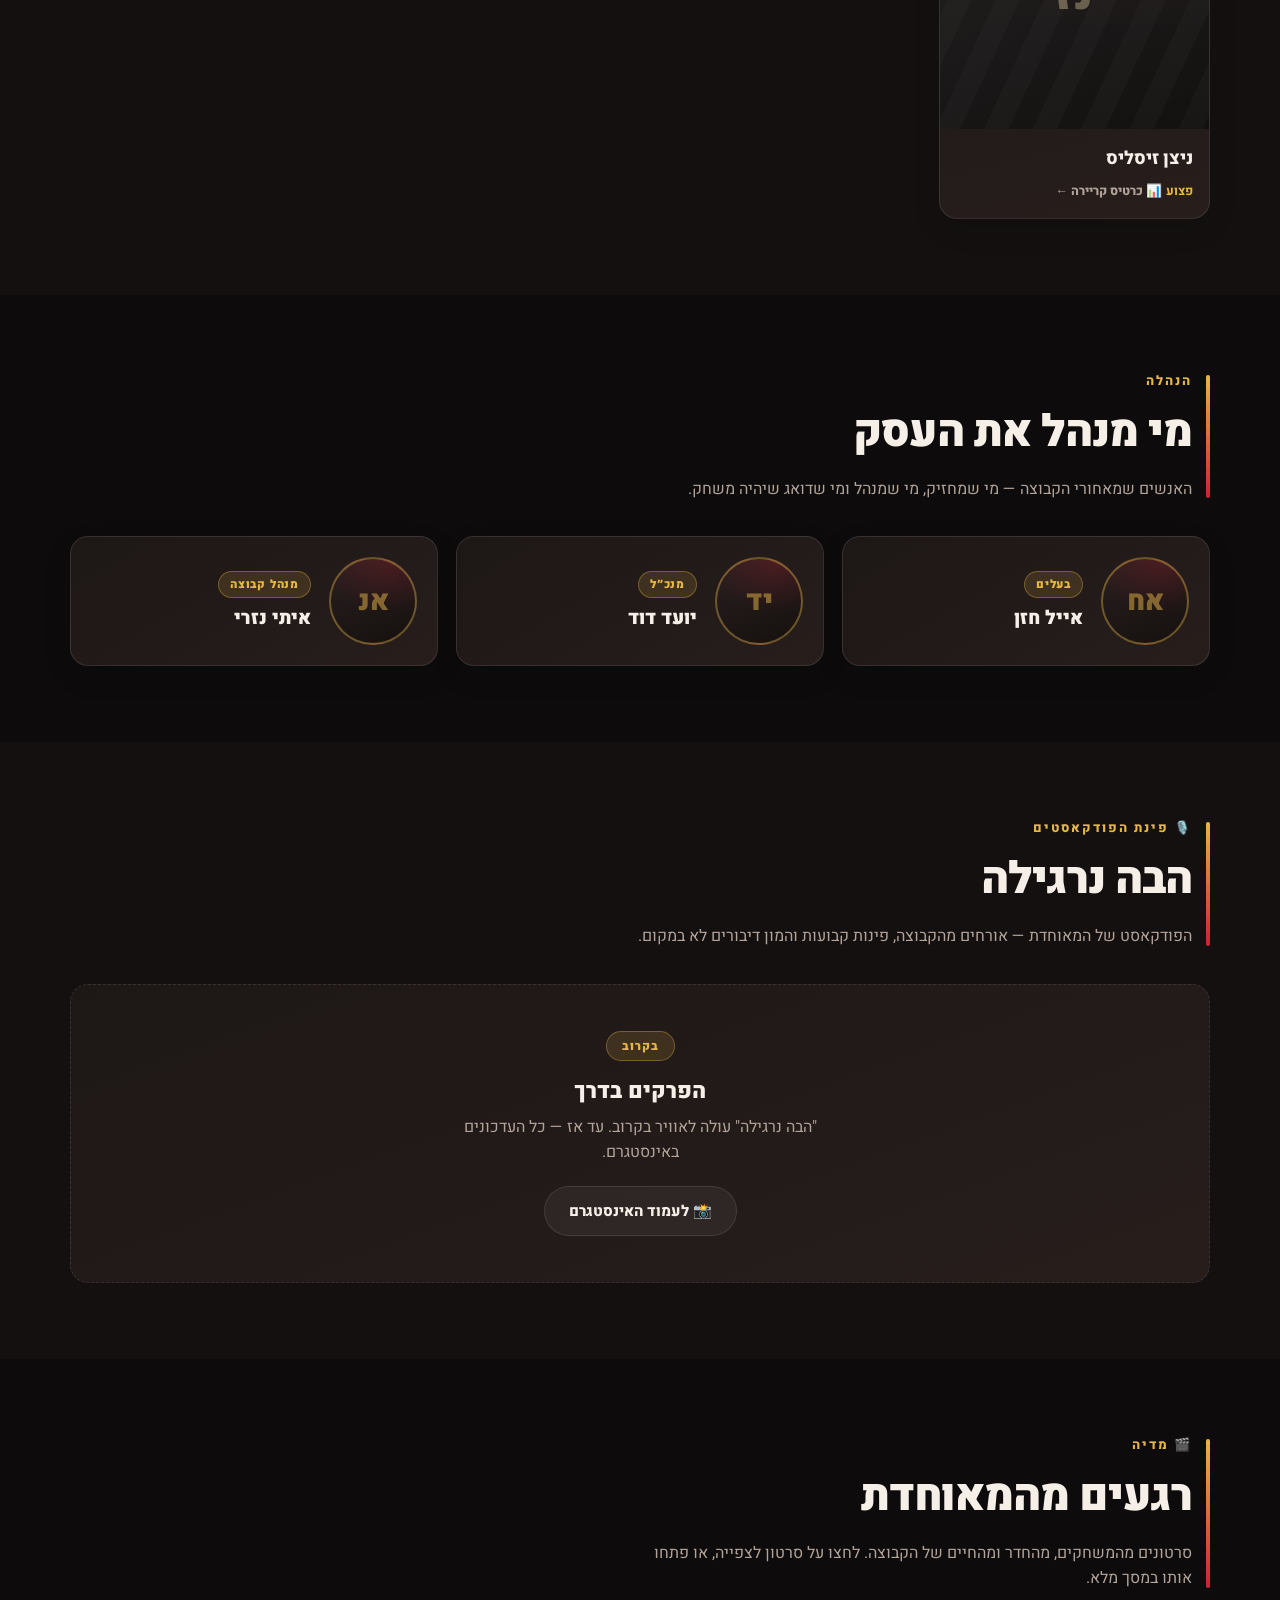
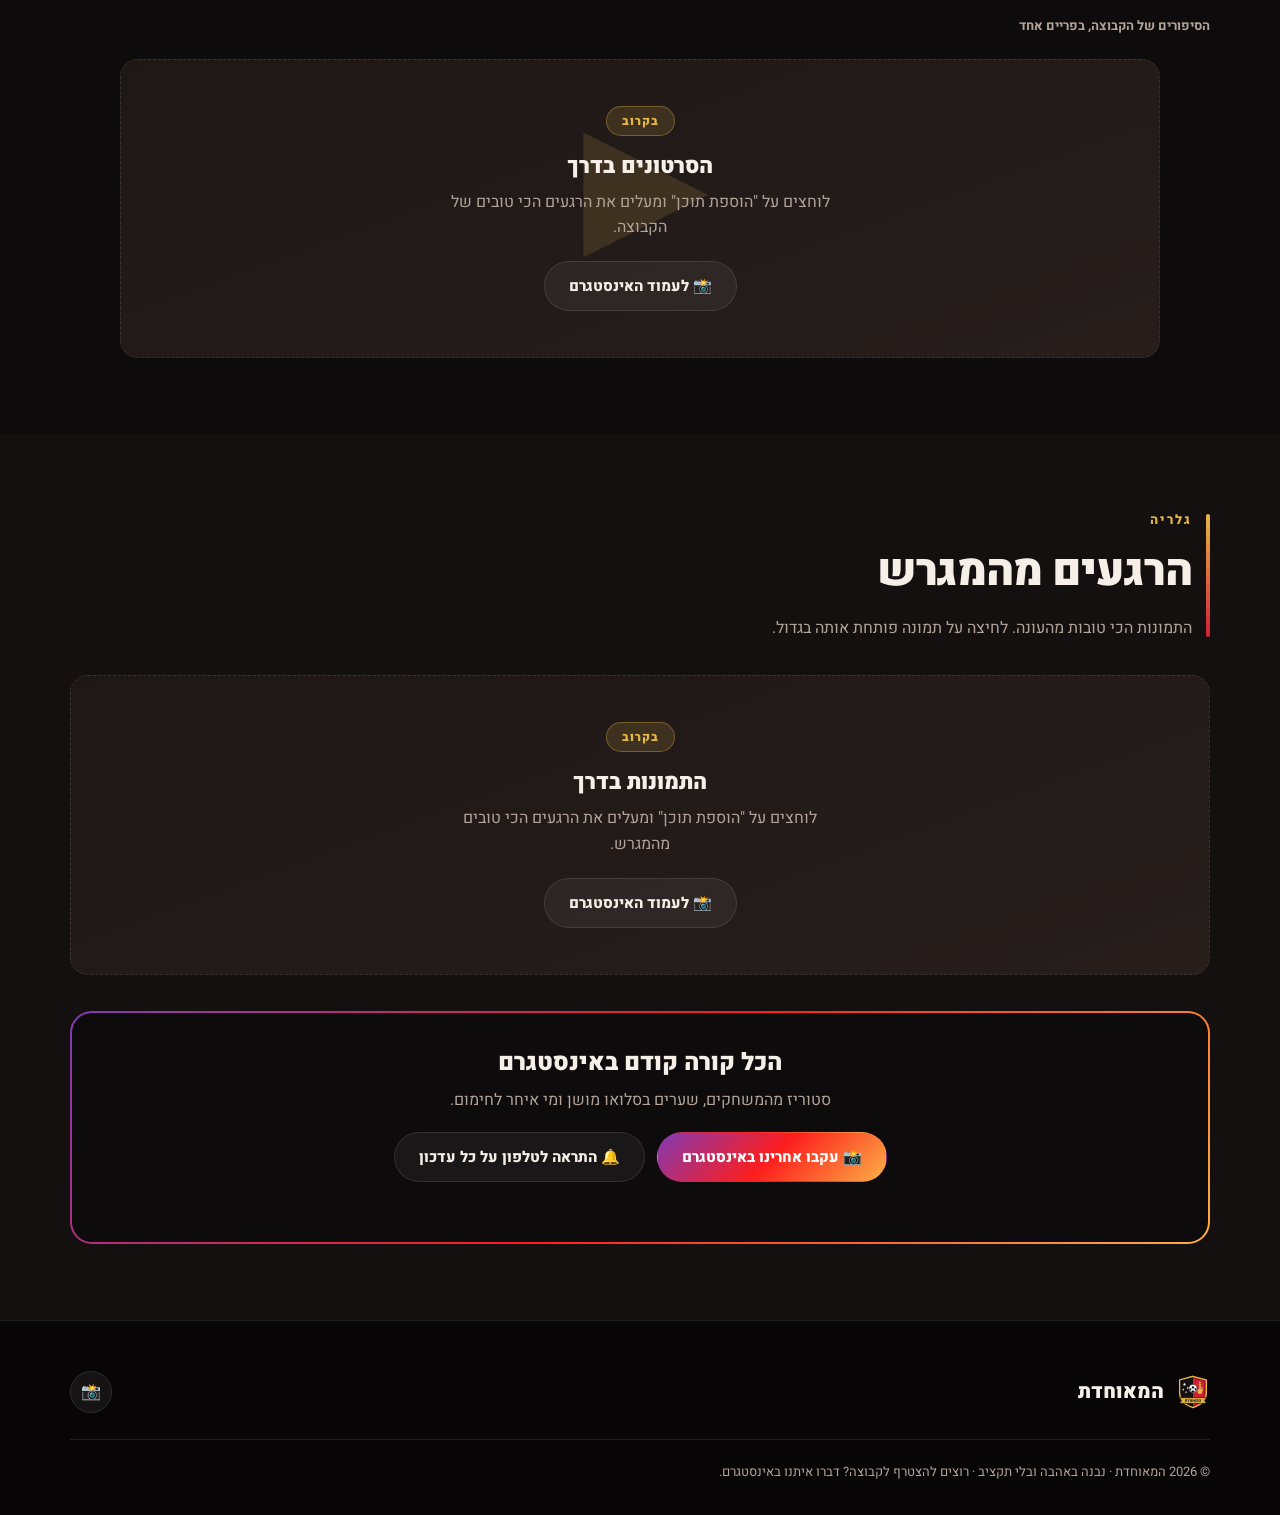
==== commit 1d19fcd0: "תיקון: שם הקבוצה בסמל מצויר כקווי מתאר במקום טקסט, כדי שלא יתהפך בטלפון Co-Authored-By: Claude Opus " ====
--- a/index.html
+++ b/index.html
@@ -3771,28 +3771,17 @@
           <path d="M55.6 60.4l-1.4 4.6 5.8 2.8 5.8-2.8-1.4-4.6z" />
         </g>
 
-        <!-- סרט הזהב עם השם. הטקסט כתוב הפוך בכוונה ומוצג משמאל לימין (bidi-override):
-             ספארי באייפון מתעלם מ-direction="rtl" ב-SVG, כך שזו הדרך היחידה שמוצגת נכון בכל דפדפן -->
+        <!-- סרט הזהב עם השם (האותיות מצוירות כקווי מתאר ולא כטקסט, כדי שיוצגו נכון גם בטלפון) -->
         <path
           d="M8 88h104l-8 11 8 11H8l8-11z"
           fill="var(--team-1)"
           stroke="#141110"
           stroke-width="2.5"
         />
-        <text
-          x="60"
-          y="103.5"
-          text-anchor="middle"
-          direction="ltr"
-          unicode-bidi="bidi-override"
-          xml:lang="he"
-          font-family="Heebo, Arial, sans-serif"
-          font-size="15"
-          font-weight="900"
+        <path
           fill="#141110"
-        >
-          תדחואמה
-        </text>
+          d="M88.11 103.5V97.7Q88.11 97.26 87.85 97.02Q87.58 96.78 87.08 96.78H83.21V94.64H87.29Q88.98 94.64 89.93 95.49Q90.88 96.34 90.88 97.84V103.5ZM83.16 103.5V100.45Q83.16 99.47 83.39 99.04Q83.63 98.61 83.76 98.53H85.95Q85.9 98.8 85.87 99.2Q85.83 99.6 85.83 100.13V103.5ZM73.03 103.5 73.55 98.83Q73.61 98.25 73.82 97.71Q74.03 97.16 74.31 96.85Q74.32 96.83 74.34 96.81Q74.37 96.78 74.38 96.78V96.74Q74.11 96.78 73.75 96.89Q73.39 97 73.19 97.08L72.62 95.1Q73.19 94.89 73.91 94.73Q74.63 94.56 75.41 94.47Q76.18 94.38 76.91 94.38Q79.04 94.38 80.14 95.45Q81.24 96.53 81.25 98.61V103.5H77.26V101.36H78.48L78.47 98.23Q78.47 97.49 78.2 97.06Q77.93 96.63 77.46 96.63Q76.88 96.63 76.59 97.09Q76.31 97.55 76.23 98.45L75.77 103.5ZM68.28 103.5 62.27 94.64H65.36L71.36 103.5ZM62.65 103.5V100.7Q62.65 99.28 63.12 98.5Q63.6 97.73 64.71 97.34L65.67 98.72Q65.32 99.04 65.32 99.46V103.5ZM71.48 94.64 68.62 100.36 66.84 98.15 68.38 94.64ZM57.73 103.5V96.78H57.07V94.64H60.5V103.5ZM48.04 103.5 48.04 94.64H52.15Q53.88 94.64 54.79 95.49Q55.69 96.34 55.7 97.98V103.5H52.94L52.92 97.73Q52.92 97.27 52.72 97.03Q52.51 96.78 52.15 96.78H50.8V103.5ZM38.5 94.64H46.39V96.78H44.8V103.5H42.02V96.78H38.5ZM33.61 94.64Q35.34 94.64 36.25 95.49Q37.16 96.34 37.16 97.98V103.5H34.4L34.38 97.73Q34.38 97.27 34.18 97.03Q33.98 96.78 33.62 96.78H32.53Q32.48 97.19 32.46 97.61Q32.44 98.02 32.44 98.33V100.65Q32.44 102.06 31.67 102.86Q30.89 103.65 29.53 103.65Q29.18 103.65 28.9 103.62Q28.61 103.6 28.29 103.54V101.43Q28.4 101.43 28.52 101.43Q28.63 101.43 28.76 101.43Q29.21 101.43 29.48 101.19Q29.74 100.94 29.74 100.43V98.59Q29.74 98.26 29.84 97.73Q29.93 97.2 30.16 96.78H28.92V94.64Z"
+        />
       </symbol>
     </svg>
 
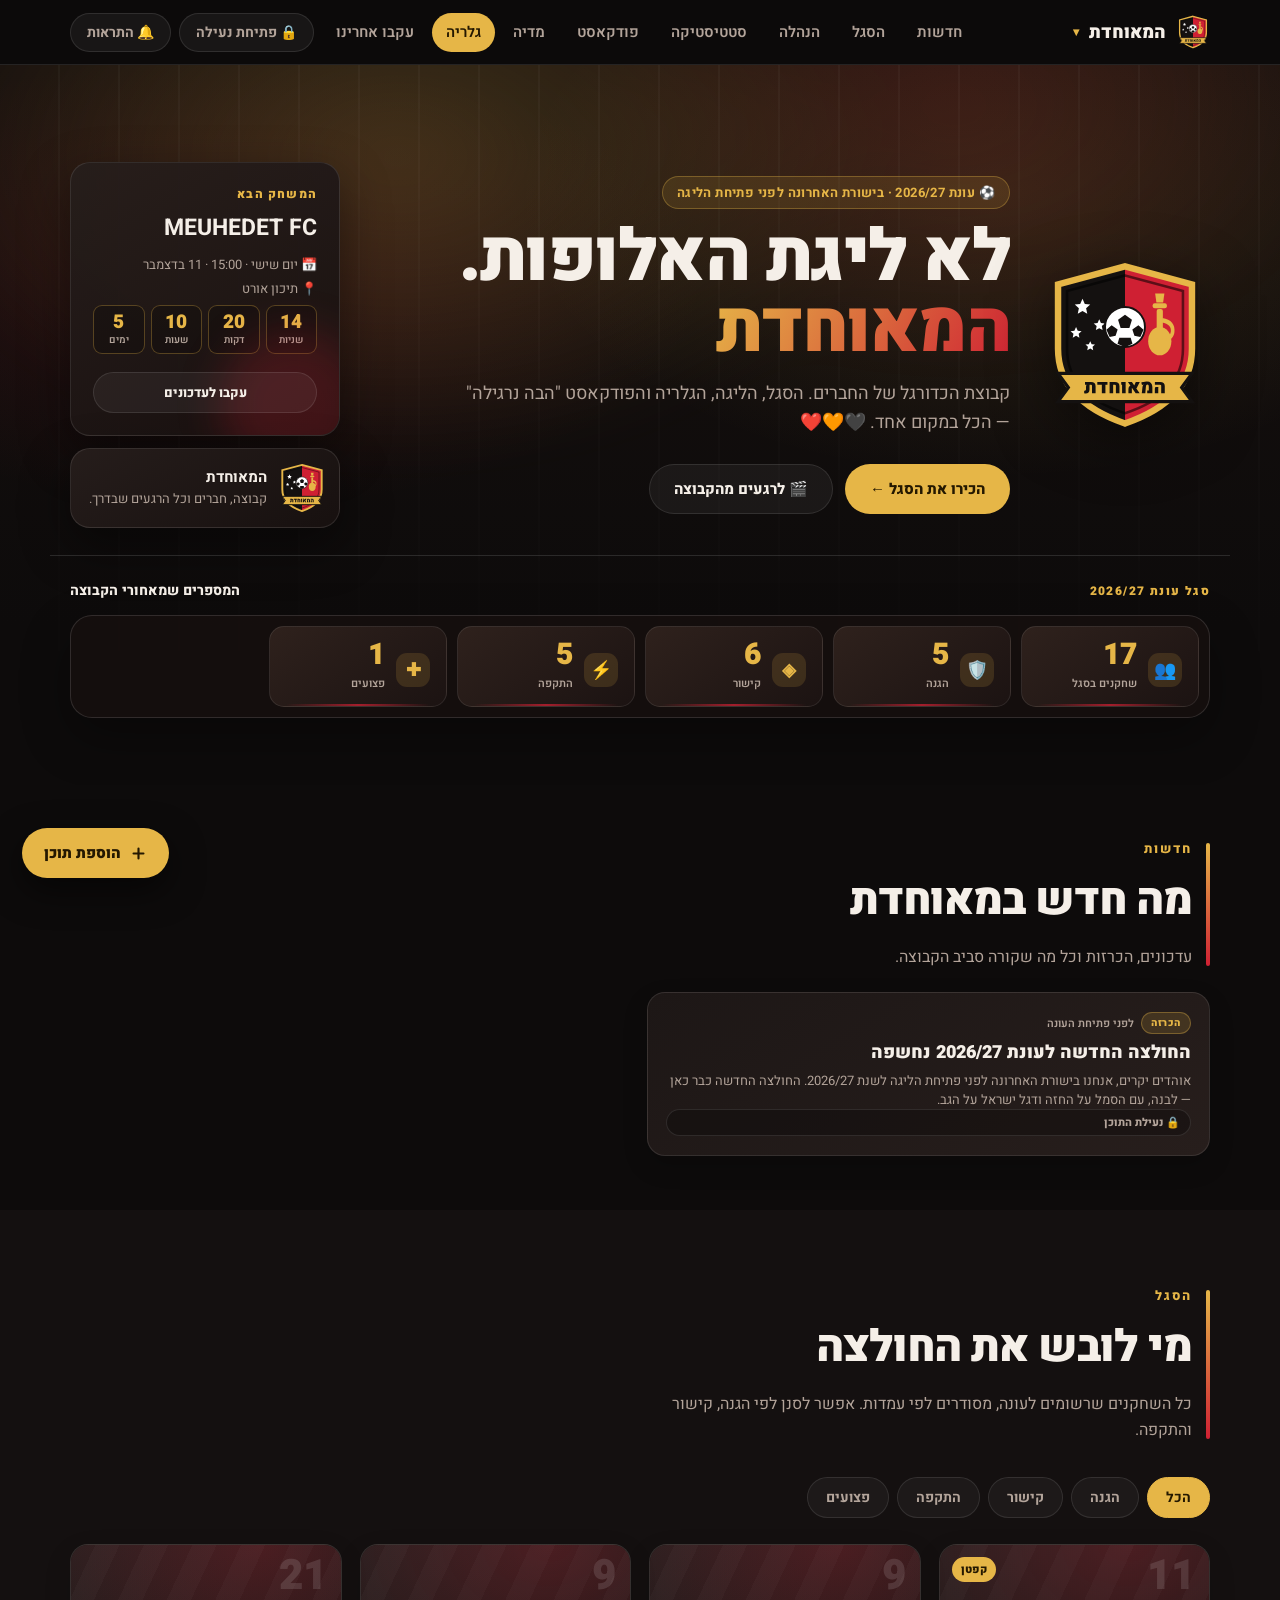
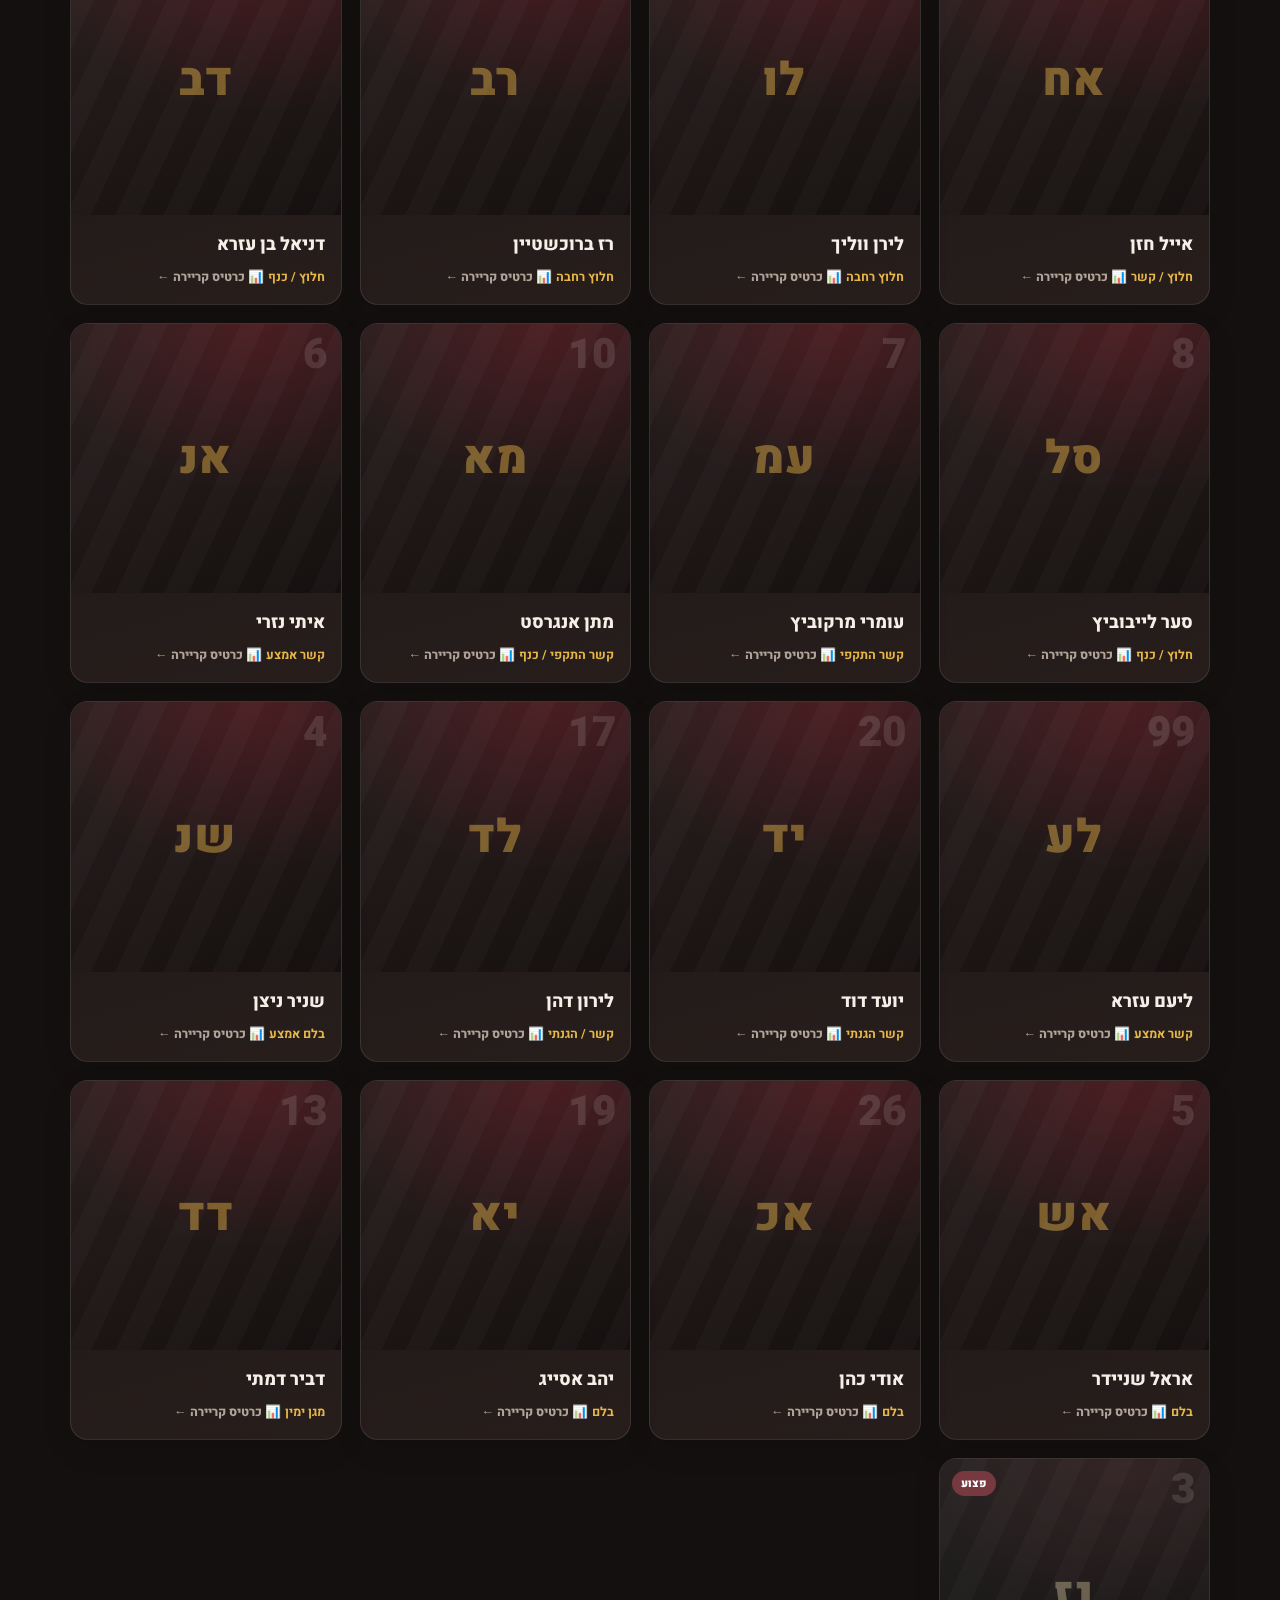
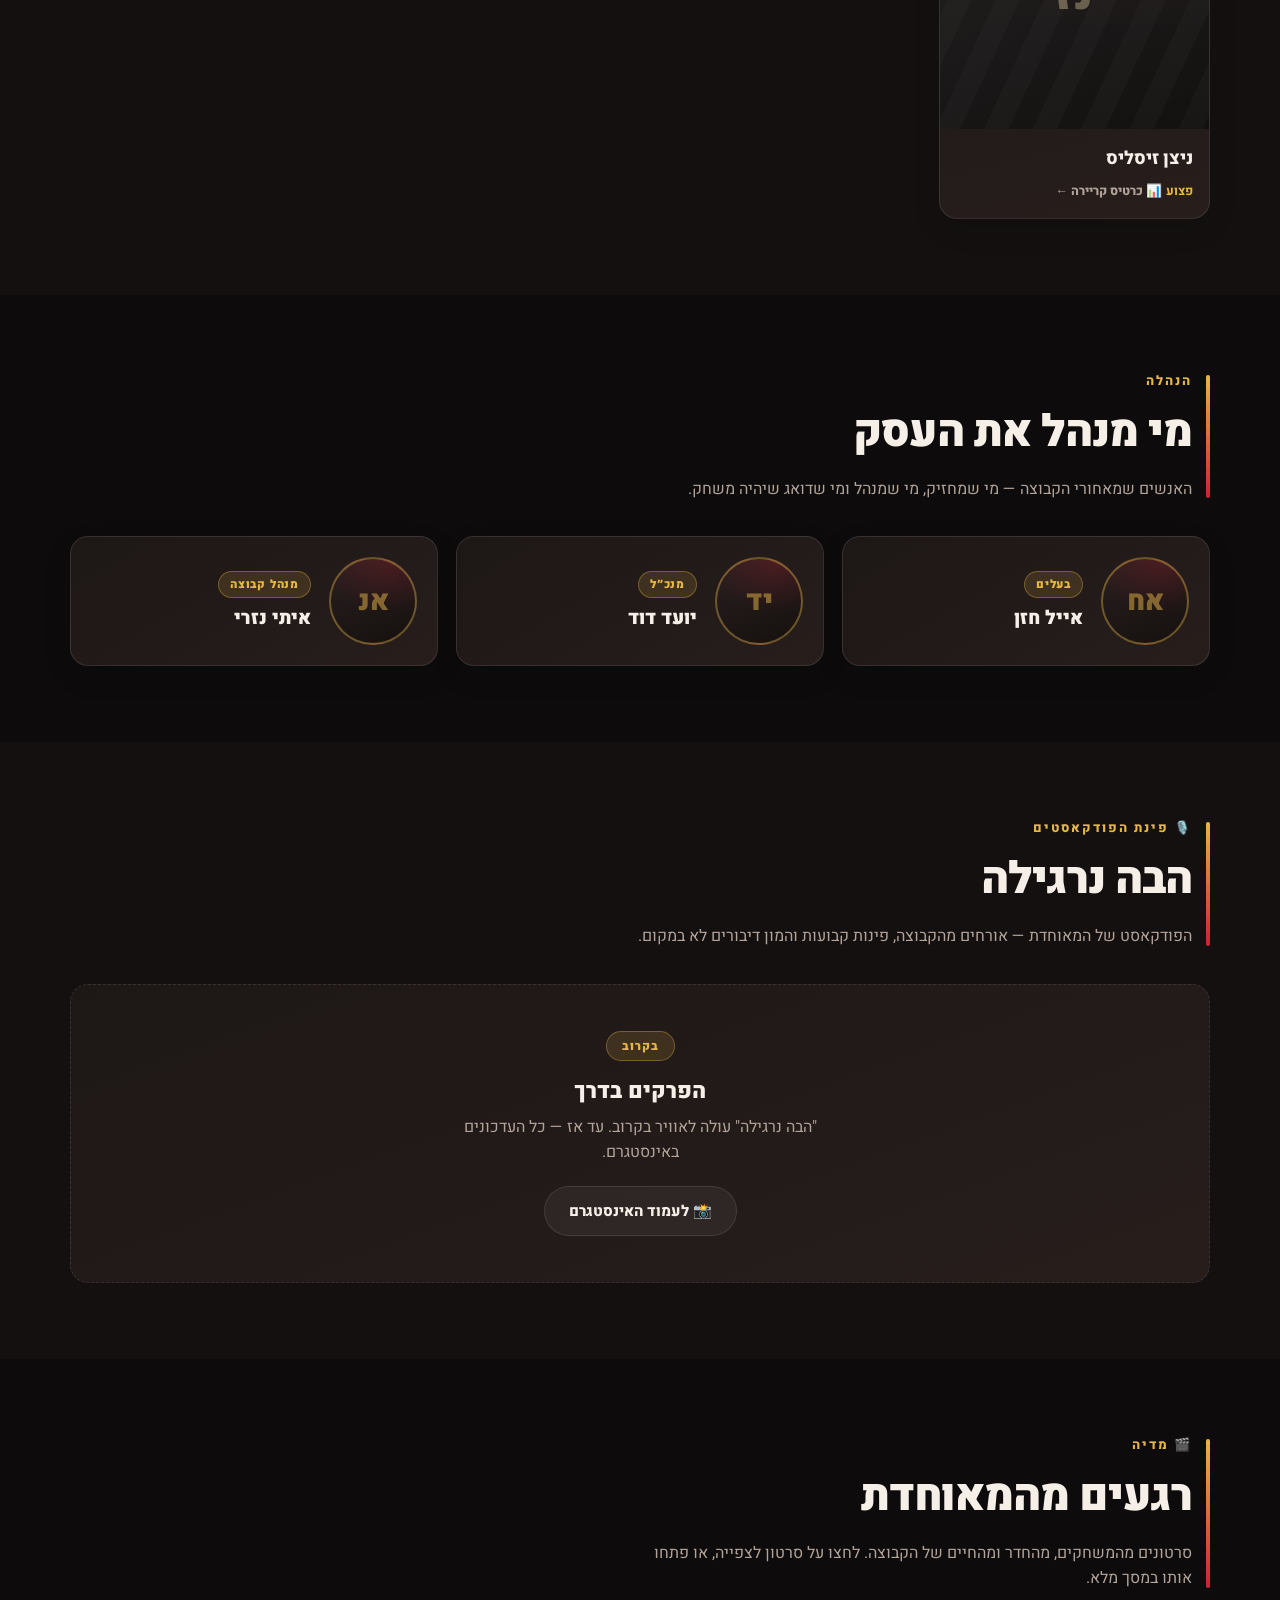
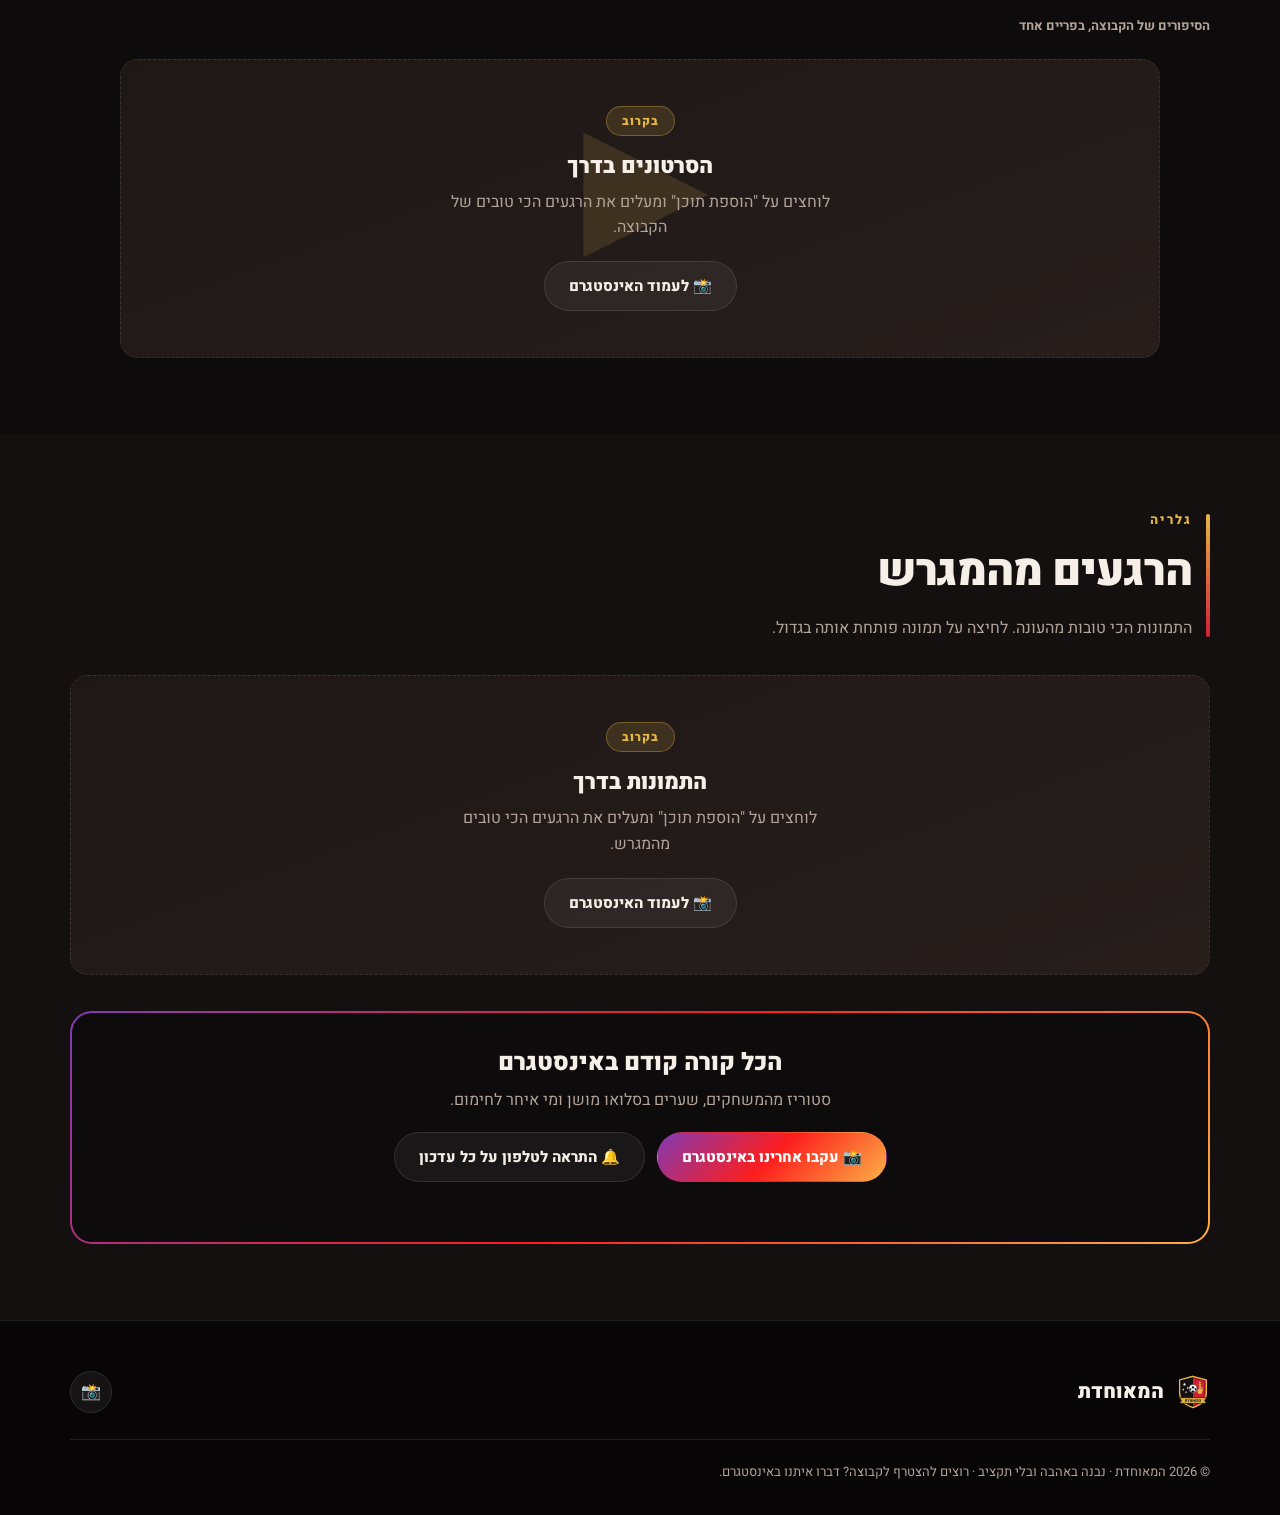
==== commit 82e0fa79: "Add Hameuhedet virtual casino (poker, blackjack, hi-lo, marble race) with multiplayer, daily wallet " ====
--- a/index.html
+++ b/index.html
@@ -122,6 +122,72 @@
         font-weight: 900;
         font-size: 18px;
         white-space: nowrap;
+        background: none;
+        border: 0;
+        padding: 0;
+        color: inherit;
+        cursor: pointer;
+      }
+      .brand-wrap {
+        position: relative;
+      }
+      .brand-caret {
+        font-size: 12px;
+        color: var(--team-1);
+        transition: transform 0.2s;
+      }
+      .brand[aria-expanded="true"] .brand-caret {
+        transform: rotate(180deg);
+      }
+      .brand-menu {
+        position: absolute;
+        top: calc(100% + 12px);
+        inset-inline-start: 0;
+        min-width: 270px;
+        padding: 8px;
+        display: grid;
+        gap: 4px;
+        border: 1px solid var(--line);
+        border-radius: 16px;
+        background: rgba(20, 16, 16, 0.98);
+        box-shadow: var(--shadow);
+        opacity: 0;
+        visibility: hidden;
+        transform: translateY(-6px);
+        transition: 0.18s;
+        z-index: 60;
+      }
+      .brand-menu.open {
+        opacity: 1;
+        visibility: visible;
+        transform: none;
+      }
+      .brand-menu a {
+        display: flex;
+        align-items: center;
+        gap: 12px;
+        padding: 12px 14px;
+        border-radius: 12px;
+        font-weight: 800;
+        font-size: 16px;
+      }
+      .brand-menu a:hover {
+        background: rgba(255, 255, 255, 0.06);
+      }
+      .brand-menu small {
+        display: block;
+        font-weight: 400;
+        font-size: 12px;
+        color: var(--txt-dim);
+      }
+      .brand-menu .casino-link {
+        background: linear-gradient(135deg, #3a0a12, #1b0b0b 60%);
+        border: 1px solid rgba(230, 182, 71, 0.45);
+        color: var(--team-1);
+        box-shadow: 0 0 22px rgba(230, 182, 71, 0.15) inset;
+      }
+      .brand-menu .casino-link:hover {
+        background: linear-gradient(135deg, #52101b, #251010 60%);
       }
       .crest-sm {
         width: 34px;
@@ -3787,10 +3853,28 @@
 
     <header class="topbar">
       <div class="wrap">
-        <a class="brand" href="#top">
-          <svg class="crest-sm"><use href="#crest" /></svg>
-          <span data-team-name>המאוחדת</span>
-        </a>
+        <div class="brand-wrap">
+          <button
+            class="brand"
+            id="brandBtn"
+            aria-haspopup="true"
+            aria-expanded="false"
+          >
+            <svg class="crest-sm"><use href="#crest" /></svg>
+            <span data-team-name>המאוחדת</span>
+            <span class="brand-caret" aria-hidden="true">▾</span>
+          </button>
+          <div class="brand-menu" id="brandMenu" role="menu">
+            <a href="#top" role="menuitem">🏠 <span>אתר הקבוצה</span></a>
+            <a href="casino.html" class="casino-link" role="menuitem">
+              🎰
+              <span
+                >קזינו המאוחדת
+                <small>פוקר · בלאק ג׳ק · גבוה־נמוך · מירוץ גולות</small></span
+              >
+            </a>
+          </div>
+        </div>
         <button
           class="menu-toggle"
           id="menuToggle"
@@ -6037,6 +6121,25 @@
       navLinks.forEach((link) =>
         link.addEventListener("click", closeMobileMenu),
       );
+
+      const brandBtn = $("#brandBtn");
+      const brandMenu = $("#brandMenu");
+      const setBrandMenu = (open) => {
+        brandMenu.classList.toggle("open", open);
+        brandBtn.setAttribute("aria-expanded", String(open));
+      };
+      brandBtn.addEventListener("click", (e) => {
+        e.stopPropagation();
+        closeMobileMenu();
+        setBrandMenu(!brandMenu.classList.contains("open"));
+      });
+      brandMenu.addEventListener("click", () => setBrandMenu(false));
+      document.addEventListener("click", (e) => {
+        if (!e.target.closest(".brand-wrap")) setBrandMenu(false);
+      });
+      document.addEventListener("keydown", (e) => {
+        if (e.key === "Escape") setBrandMenu(false);
+      });
       const spy = new IntersectionObserver(
         (entries) => {
           entries.forEach((en) => {
